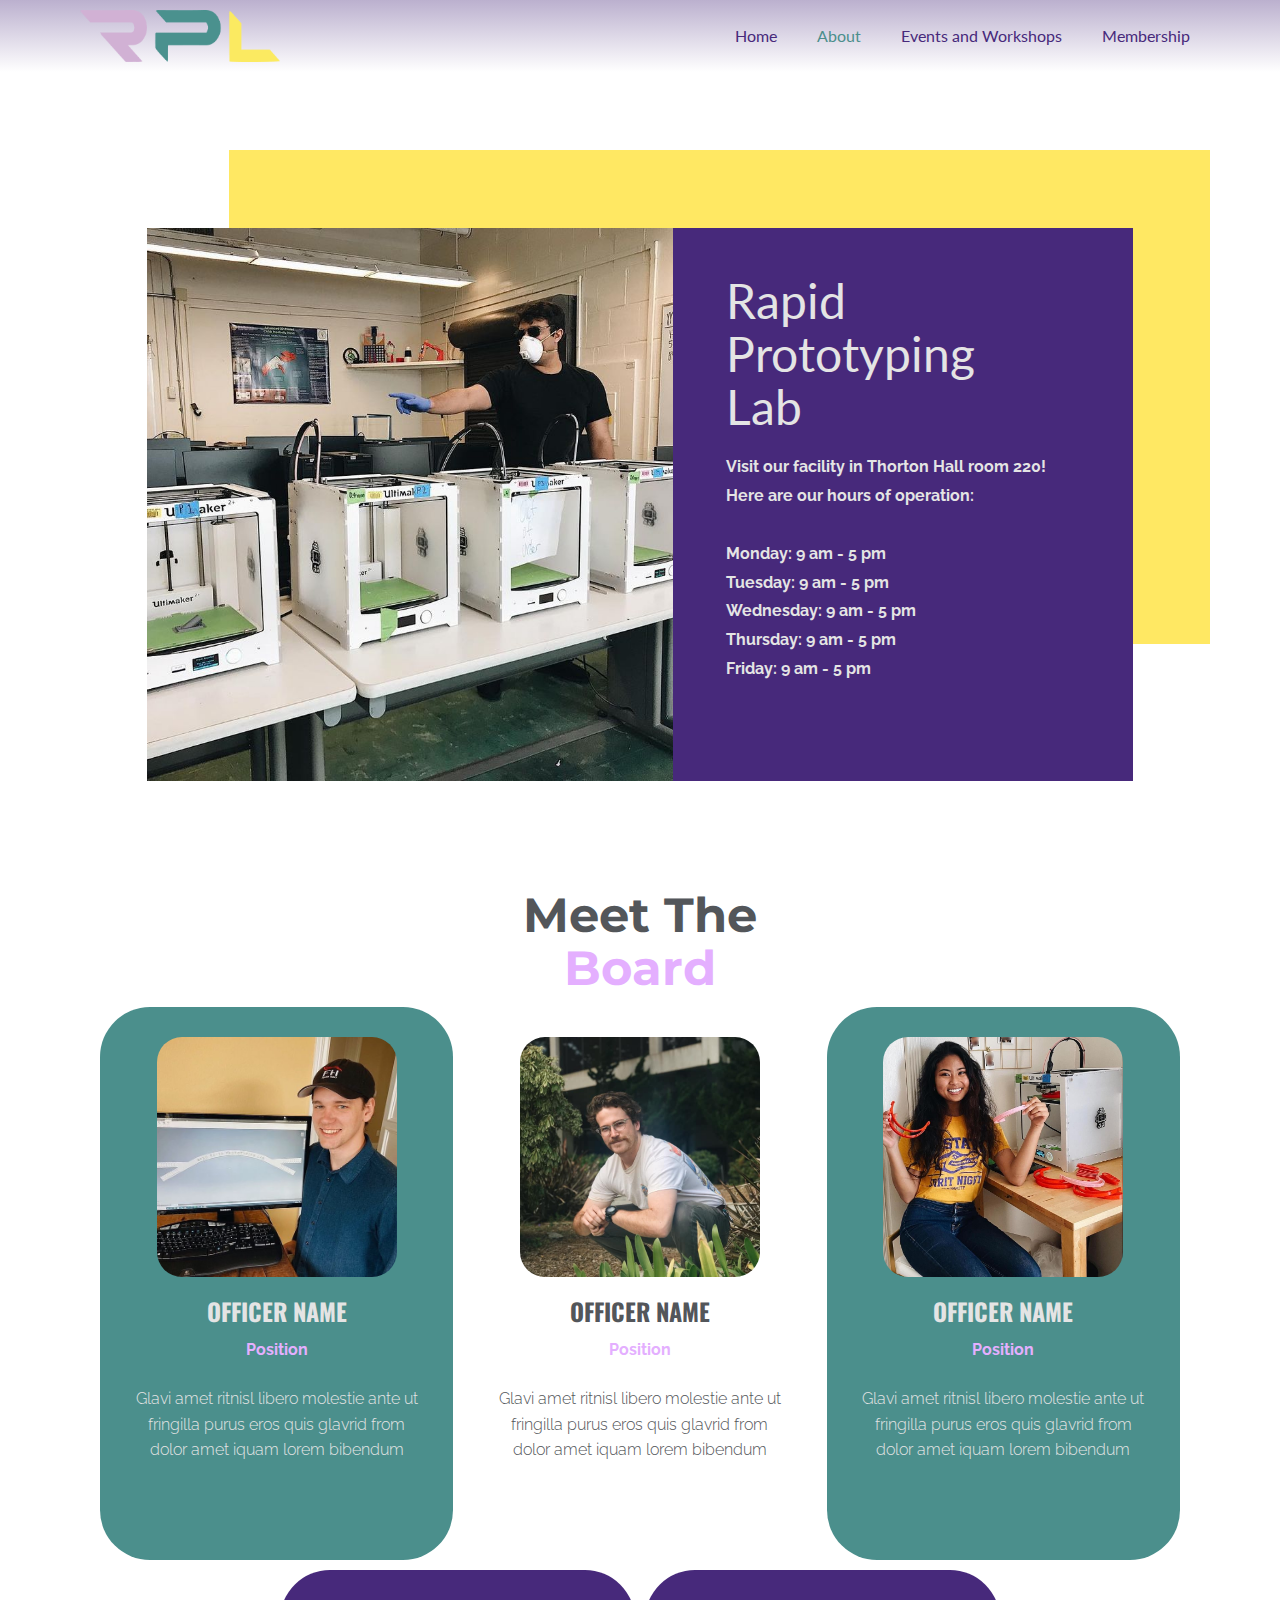
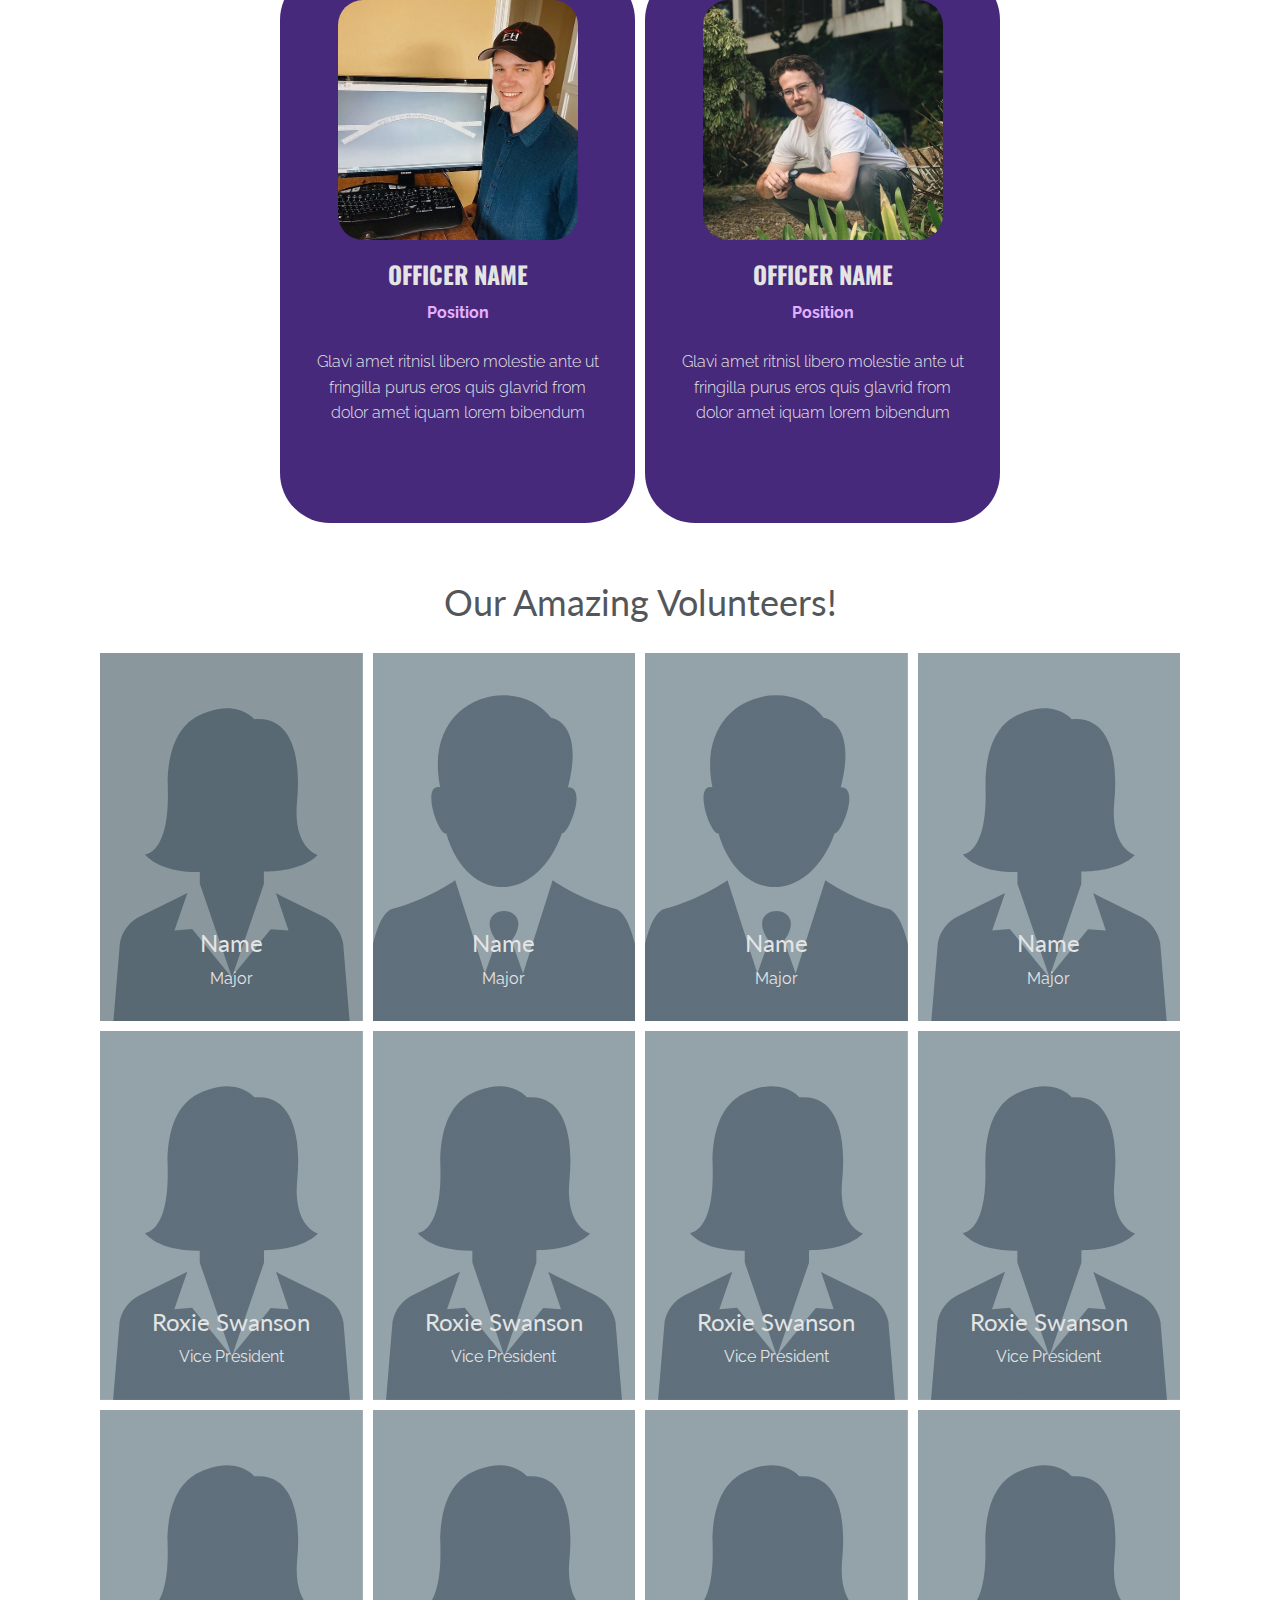
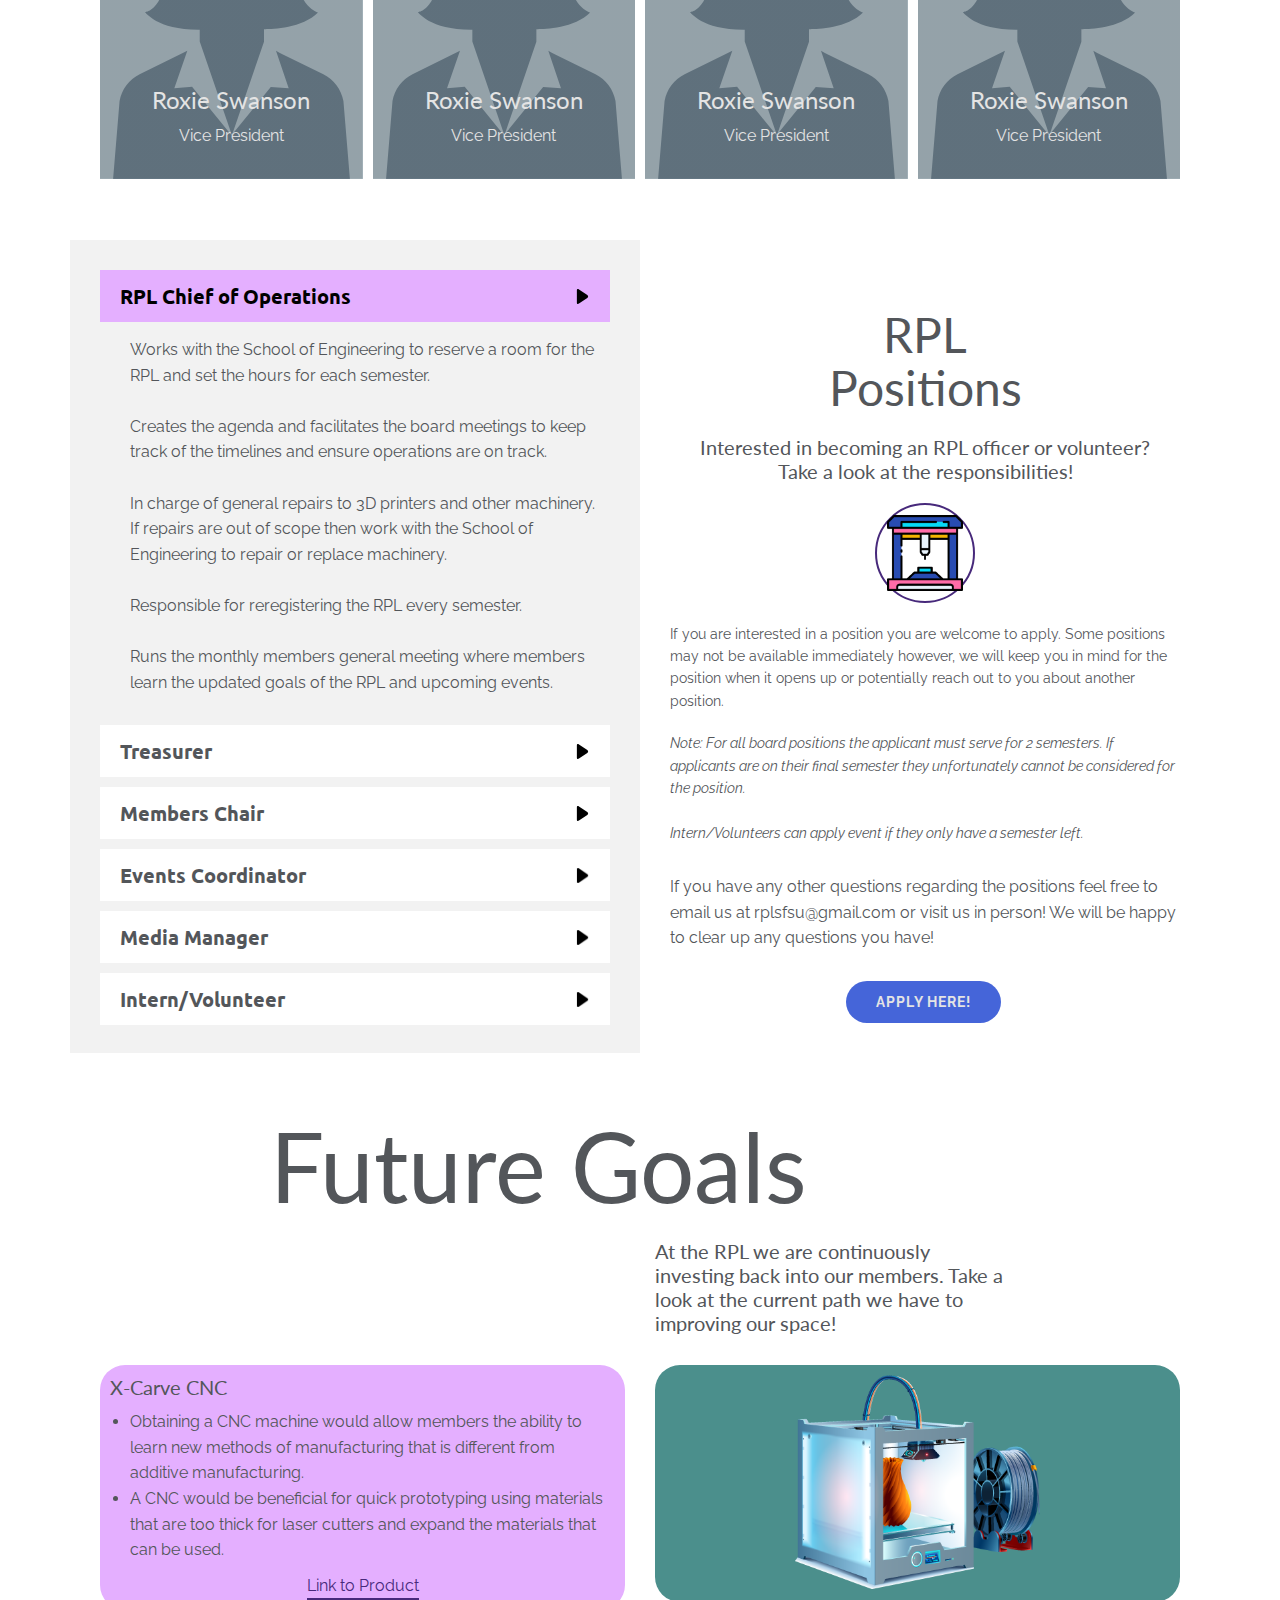
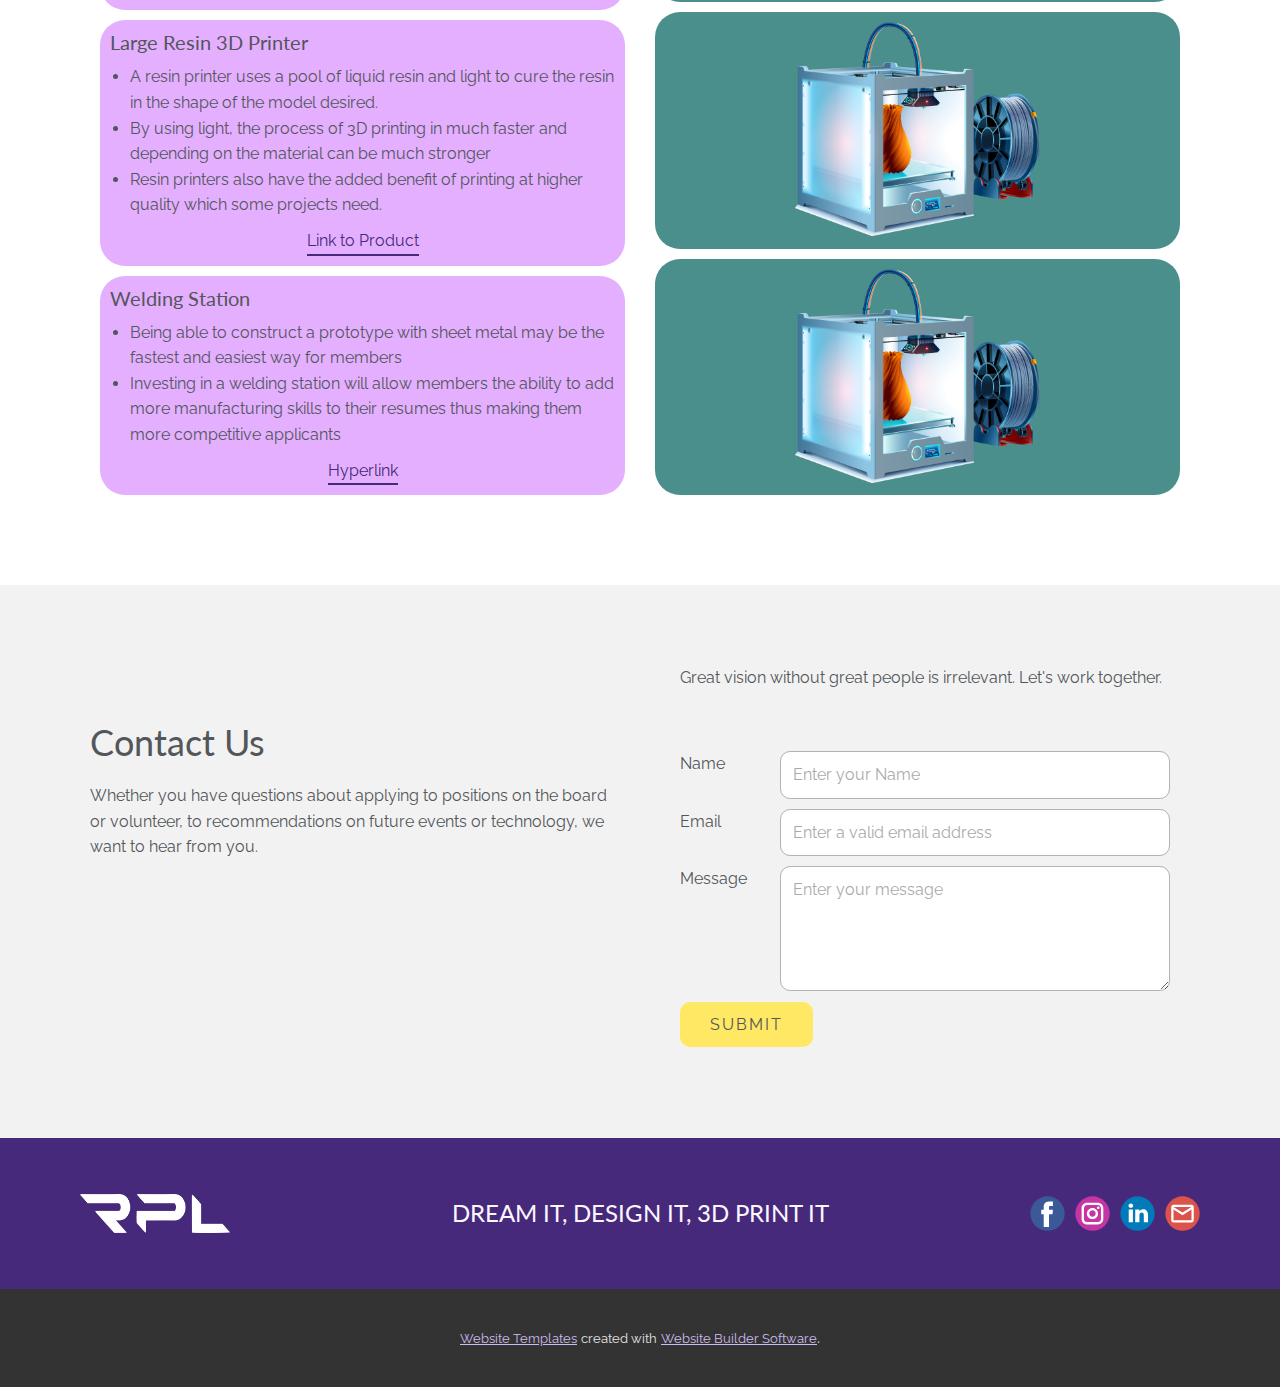
==== About.html @ e4f22d58 "Add files via upload" ====
<!DOCTYPE html>
<html style="font-size: 16px;">
  <head>
    <meta name="viewport" content="width=device-width, initial-scale=1.0">
    <meta charset="utf-8">
    <meta name="keywords" content="">
    <meta name="description" content="">
    <meta name="page_type" content="np-template-header-footer-from-plugin">
    <title>About</title>
    <link rel="stylesheet" href="nicepage.css" media="screen">
<link rel="stylesheet" href="About.css" media="screen">
    <script class="u-script" type="text/javascript" src="jquery-1.9.1.min.js" defer=""></script>
    <script class="u-script" type="text/javascript" src="nicepage.js" defer=""></script>
    <meta name="generator" content="Nicepage 4.7.8, nicepage.com">
    <link id="u-theme-google-font" rel="stylesheet" href="https://fonts.googleapis.com/css?family=Lato:100,100i,300,300i,400,400i,700,700i,900,900i|Raleway:100,100i,200,200i,300,300i,400,400i,500,500i,600,600i,700,700i,800,800i,900,900i">
    <link id="u-page-google-font" rel="stylesheet" href="https://fonts.googleapis.com/css?family=Montserrat:100,100i,200,200i,300,300i,400,400i,500,500i,600,600i,700,700i,800,800i,900,900i|Oswald:200,300,400,500,600,700|Ubuntu:300,300i,400,400i,500,500i,700,700i|Lato:100,100i,300,300i,400,400i,700,700i,900,900i">
    
    
    
    
    
    
    
    <script type="application/ld+json">{
		"@context": "http://schema.org",
		"@type": "Organization",
		"name": "RapidPrototypingLab",
		"logo": "images/NewRPLLogoColor.png",
		"sameAs": [
				"https://www.facebook.com/RPLSFSU/",
				"https://www.instagram.com/rplsfsu/?hl=en",
				"https://www.linkedin.com/in/rpl-sfsu-8453ba1b5/",
				"mailto:rplabsfsu@gmail.com"
		]
}</script>
    <meta name="theme-color" content="#47297b">
    <meta property="og:title" content="About">
    <meta property="og:description" content="">
    <meta property="og:type" content="website">
  </head>
  <body class="u-body u-xl-mode"><header class="u-clearfix u-gradient u-header u-header" id="sec-19d4"><div class="u-clearfix u-sheet u-sheet-1">
        <a href="https://nicepage.com" class="u-image u-logo u-image-1" data-image-width="1154" data-image-height="300">
          <img src="images/NewRPLLogoColor.png" class="u-logo-image u-logo-image-1">
        </a>
        <nav class="u-menu u-menu-dropdown u-offcanvas u-menu-1">
          <div class="menu-collapse u-custom-font u-font-lato" style="font-size: 1rem; letter-spacing: 0px;">
            <a class="u-button-style u-custom-left-right-menu-spacing u-custom-padding-bottom u-custom-text-active-color u-custom-text-color u-custom-text-hover-color u-custom-top-bottom-menu-spacing u-nav-link u-text-active-palette-1-base u-text-hover-palette-2-base" href="#">
              <svg class="u-svg-link" viewBox="0 0 24 24"><use xlink:href="#menu-hamburger"></use></svg>
              <svg class="u-svg-content" version="1.1" id="menu-hamburger" viewBox="0 0 16 16" x="0px" y="0px" xmlns:xlink="http://www.w3.org/1999/xlink" xmlns="http://www.w3.org/2000/svg"><g><rect y="1" width="16" height="2"></rect><rect y="7" width="16" height="2"></rect><rect y="13" width="16" height="2"></rect>
</g></svg>
            </a>
          </div>
          <div class="u-custom-menu u-nav-container">
            <ul class="u-custom-font u-font-lato u-nav u-unstyled u-nav-1"><li class="u-nav-item"><a class="u-button-style u-nav-link u-text-active-palette-4-base u-text-hover-palette-2-base u-text-palette-1-base" href="Home.html" style="padding: 10px 20px;">Home</a>
</li><li class="u-nav-item"><a class="u-button-style u-nav-link u-text-active-palette-4-base u-text-hover-palette-2-base u-text-palette-1-base" href="About.html" style="padding: 10px 20px;">About</a>
</li><li class="u-nav-item"><a class="u-button-style u-nav-link u-text-active-palette-4-base u-text-hover-palette-2-base u-text-palette-1-base" href="Events-and-Workshops.html" style="padding: 10px 20px;">Events and Workshops</a>
</li><li class="u-nav-item"><a class="u-button-style u-nav-link u-text-active-palette-4-base u-text-hover-palette-2-base u-text-palette-1-base" href="Membership.html" style="padding: 10px 20px;">Membership</a>
</li></ul>
          </div>
          <div class="u-custom-menu u-nav-container-collapse">
            <div class="u-black u-container-style u-inner-container-layout u-opacity u-opacity-95 u-sidenav">
              <div class="u-inner-container-layout u-sidenav-overflow">
                <div class="u-menu-close"></div>
                <ul class="u-align-center u-nav u-popupmenu-items u-unstyled u-nav-2"><li class="u-nav-item"><a class="u-button-style u-nav-link" href="Home.html">Home</a>
</li><li class="u-nav-item"><a class="u-button-style u-nav-link" href="About.html">About</a>
</li><li class="u-nav-item"><a class="u-button-style u-nav-link" href="Events-and-Workshops.html">Events and Workshops</a>
</li><li class="u-nav-item"><a class="u-button-style u-nav-link" href="Membership.html">Membership</a>
</li></ul>
              </div>
            </div>
            <div class="u-black u-menu-overlay u-opacity u-opacity-70"></div>
          </div>
        </nav>
      </div></header>
    <section class="u-align-center u-clearfix u-section-1" id="carousel_cac0">
      <div class="u-clearfix u-sheet u-valign-middle u-sheet-1">
        <div class="u-palette-2-base u-shape u-shape-rectangle u-shape-1"></div>
        <div class="u-clearfix u-layout-wrap u-layout-wrap-1">
          <div class="u-layout">
            <div class="u-layout-row">
              <div class="u-container-style u-image u-layout-cell u-left-cell u-size-32 u-image-1" data-image-width="1080" data-image-height="810">
                <div class="u-container-layout u-valign-bottom u-container-layout-1"></div>
              </div>
              <div class="u-align-left u-container-style u-layout-cell u-palette-1-base u-right-cell u-size-28 u-layout-cell-2">
                <div class="u-container-layout u-container-layout-2">
                  <h2 class="u-text u-text-1">Rapid Prototyping<br>Lab<br>
                  </h2>
                  <p class="u-text u-text-2">Visit our facility in Thorton Hall room 220! Here are our hours of operation:<br>
                    <br>Monday: 9 am - 5 pm<br>Tuesday: 9 am - 5 pm<br>Wednesday: 9 am - 5 pm<br>Thursday: 9 am - 5 pm<br>Friday: 9 am - 5 pm
                  </p>
                </div>
              </div>
            </div>
          </div>
        </div>
      </div>
    </section>
    <section class="u-align-center u-clearfix u-section-2" id="carousel_695a">
      <div class="u-clearfix u-sheet u-valign-middle u-sheet-1">
        <div class="u-align-center u-container-style u-group u-group-1">
          <div class="u-container-layout">
            <h2 class="u-custom-font u-font-montserrat u-text u-text-default u-text-1">Meet The<br>
              <span class="u-text-palette-3-base">Board</span>
            </h2>
            <div class="u-align-center u-expanded-width u-list u-list-1">
              <div class="u-repeater u-repeater-1">
                <div class="u-align-center u-container-style u-custom-item u-list-item u-palette-4-base u-radius-50 u-repeater-item u-shape-round u-list-item-1">
                  <div class="u-container-layout u-similar-container u-container-layout-2">
                    <img alt="" class="u-image u-image-round u-radius-25 u-image-1" data-image-width="750" data-image-height="563" src="images/Alexander.jpg">
                    <h3 class="u-align-center u-custom-font u-font-oswald u-text u-text-2">Officer Name</h3>
                    <p class="u-align-center u-text u-text-palette-3-base u-text-3">Position</p>
                    <p class="u-align-center u-text u-text-4">Glavi amet ritnisl libero molestie ante ut fringilla purus eros quis glavrid from dolor amet iquam lorem bibendum</p>
                  </div>
                </div>
                <div class="u-align-center u-container-style u-custom-item u-list-item u-radius-50 u-repeater-item u-shape-round u-white">
                  <div class="u-container-layout u-similar-container u-container-layout-3">
                    <img alt="" class="u-image u-image-round u-radius-25 u-image-2" src="images/Sean.jpg" data-image-width="720" data-image-height="960">
                    <h3 class="u-align-center u-custom-font u-font-oswald u-text u-text-5"> Officer Name</h3>
                    <p class="u-align-center u-text u-text-palette-3-base u-text-6"> Position</p>
                    <p class="u-align-center u-text u-text-7">Glavi amet ritnisl libero molestie ante ut fringilla purus eros quis glavrid from dolor amet iquam lorem bibendum</p>
                  </div>
                </div>
                <div class="u-align-center u-container-style u-custom-item u-list-item u-palette-4-base u-radius-50 u-repeater-item u-shape-round">
                  <div class="u-container-layout u-similar-container u-container-layout-4">
                    <img alt="" class="u-image u-image-round u-radius-25 u-image-3" src="images/Trisha.jpg" data-image-width="864" data-image-height="1080">
                    <h3 class="u-align-center u-custom-font u-font-oswald u-text u-text-8"> Officer Name</h3>
                    <p class="u-align-center u-text u-text-palette-3-base u-text-9"> Position</p>
                    <p class="u-align-center u-text u-text-10">Glavi amet ritnisl libero molestie ante ut fringilla purus eros quis glavrid from dolor amet iquam lorem bibendum</p>
                  </div>
                </div>
              </div>
            </div>
            <div class="u-align-center u-list u-list-2">
              <div class="u-repeater u-repeater-2">
                <div class="u-align-center u-container-style u-list-item u-palette-1-base u-radius-50 u-repeater-item u-shape-round u-list-item-4">
                  <div class="u-container-layout u-similar-container u-container-layout-5">
                    <img alt="" class="u-image u-image-round u-radius-25 u-image-4" data-image-width="750" data-image-height="563" src="images/Alexander.jpg">
                    <h3 class="u-align-center u-custom-font u-font-oswald u-text u-text-11">Officer Name</h3>
                    <p class="u-align-center u-text u-text-palette-3-base u-text-12">Position</p>
                    <p class="u-align-center u-text u-text-13">Glavi amet ritnisl libero molestie ante ut fringilla purus eros quis glavrid from dolor amet iquam lorem bibendum</p>
                  </div>
                </div>
                <div class="u-align-center u-container-style u-list-item u-palette-1-base u-radius-50 u-repeater-item u-shape-round">
                  <div class="u-container-layout u-similar-container u-container-layout-6">
                    <img alt="" class="u-image u-image-round u-radius-25 u-image-5" src="images/Sean.jpg" data-image-width="720" data-image-height="960">
                    <h3 class="u-align-center u-custom-font u-font-oswald u-text u-text-14"> Officer Name</h3>
                    <p class="u-align-center u-text u-text-palette-3-base u-text-15"> Position</p>
                    <p class="u-align-center u-text u-text-16">Glavi amet ritnisl libero molestie ante ut fringilla purus eros quis glavrid from dolor amet iquam lorem bibendum</p>
                  </div>
                </div>
              </div>
            </div>
          </div>
        </div>
      </div>
    </section>
    <section class="u-align-center u-clearfix u-section-3" id="sec-b0c5">
      <div class="u-clearfix u-sheet u-sheet-1">
        <h2 class="u-text u-text-default u-text-1">Our Amazing Volunteers!</h2>
        <div class="u-align-center u-list u-list-1">
          <div class="u-repeater u-repeater-1">
            <div class="u-align-center u-container-style u-image u-list-item u-repeater-item u-shading u-image-1" src="" data-image-width="500" data-image-height="500">
              <div class="u-container-layout u-similar-container u-valign-bottom u-container-layout-1">
                <h4 class="u-text u-text-2">Name</h4>
                <p class="u-text u-text-3">Major</p>
              </div>
            </div>
            <div class="u-align-center u-container-style u-image u-list-item u-repeater-item u-shading u-video-cover u-image-2" src="" data-image-width="500" data-image-height="500">
              <div class="u-container-layout u-similar-container u-valign-bottom u-container-layout-2">
                <h4 class="u-text u-text-4"> Name</h4>
                <p class="u-text u-text-5"> Major</p>
              </div>
            </div>
            <div class="u-align-center u-container-style u-image u-list-item u-repeater-item u-shading u-video-cover u-image-3" src="" data-image-width="500" data-image-height="500">
              <div class="u-container-layout u-similar-container u-valign-bottom u-container-layout-3">
                <h4 class="u-text u-text-6"> Name</h4>
                <p class="u-text u-text-7"> Major</p>
              </div>
            </div>
            <div class="u-align-center u-container-style u-image u-list-item u-repeater-item u-shading u-video-cover u-image-4" src="" data-image-width="500" data-image-height="500">
              <div class="u-container-layout u-similar-container u-valign-bottom u-container-layout-4">
                <h4 class="u-text u-text-8"> Name</h4>
                <p class="u-text u-text-9"> Major</p>
              </div>
            </div>
            <div class="u-align-center u-container-style u-image u-list-item u-repeater-item u-shading u-video-cover u-image-5" src="" data-image-width="500" data-image-height="500">
              <div class="u-container-layout u-similar-container u-valign-bottom u-container-layout-5">
                <h4 class="u-text u-text-10">Roxie Swanson</h4>
                <p class="u-text u-text-11">Vice President</p>
              </div>
            </div>
            <div class="u-align-center u-container-style u-image u-list-item u-repeater-item u-shading u-video-cover u-image-6" src="" data-image-width="500" data-image-height="500">
              <div class="u-container-layout u-similar-container u-valign-bottom u-container-layout-6">
                <h4 class="u-text u-text-12">Roxie Swanson</h4>
                <p class="u-text u-text-13">Vice President</p>
              </div>
            </div>
            <div class="u-align-center u-container-style u-image u-list-item u-repeater-item u-shading u-video-cover u-image-7" src="" data-image-width="500" data-image-height="500">
              <div class="u-container-layout u-similar-container u-valign-bottom u-container-layout-7">
                <h4 class="u-text u-text-14">Roxie Swanson</h4>
                <p class="u-text u-text-15">Vice President</p>
              </div>
            </div>
            <div class="u-align-center u-container-style u-image u-list-item u-repeater-item u-shading u-video-cover u-image-8" src="" data-image-width="500" data-image-height="500">
              <div class="u-container-layout u-similar-container u-valign-bottom u-container-layout-8">
                <h4 class="u-text u-text-16">Roxie Swanson</h4>
                <p class="u-text u-text-17">Vice President</p>
              </div>
            </div>
            <div class="u-align-center u-container-style u-image u-list-item u-repeater-item u-shading u-video-cover u-image-9" src="" data-image-width="500" data-image-height="500">
              <div class="u-container-layout u-similar-container u-valign-bottom u-container-layout-9">
                <h4 class="u-text u-text-18">Roxie Swanson</h4>
                <p class="u-text u-text-19">Vice President</p>
              </div>
            </div>
            <div class="u-align-center u-container-style u-image u-list-item u-repeater-item u-shading u-video-cover u-image-10" src="" data-image-width="500" data-image-height="500">
              <div class="u-container-layout u-similar-container u-valign-bottom u-container-layout-10">
                <h4 class="u-text u-text-20">Roxie Swanson</h4>
                <p class="u-text u-text-21">Vice President</p>
              </div>
            </div>
            <div class="u-align-center u-container-style u-image u-list-item u-repeater-item u-shading u-video-cover u-image-11" src="" data-image-width="500" data-image-height="500">
              <div class="u-container-layout u-similar-container u-valign-bottom u-container-layout-11">
                <h4 class="u-text u-text-22">Roxie Swanson</h4>
                <p class="u-text u-text-23">Vice President</p>
              </div>
            </div>
            <div class="u-align-center u-container-style u-image u-list-item u-repeater-item u-shading u-video-cover u-image-12" src="" data-image-width="500" data-image-height="500">
              <div class="u-container-layout u-similar-container u-valign-bottom u-container-layout-12">
                <h4 class="u-text u-text-24">Roxie Swanson</h4>
                <p class="u-text u-text-25">Vice President</p>
              </div>
            </div>
          </div>
        </div>
      </div>
    </section>
    <section class="u-clearfix u-section-4" id="carousel_63ad">
      <div class="u-clearfix u-sheet u-sheet-1">
        <div class="u-clearfix u-layout-wrap u-layout-wrap-1">
          <div class="u-layout">
            <div class="u-layout-row">
              <div class="u-container-style u-grey-5 u-layout-cell u-size-30 u-layout-cell-1">
                <div class="u-container-layout u-container-layout-1">
                  <div class="u-accordion u-expanded-width u-spacing-10 u-accordion-1">
                    <div class="u-accordion-item">
                      <a class="active u-accordion-link u-active-palette-3-base u-border-active-grey-75 u-border-hover-grey-75 u-button-style u-custom-font u-font-ubuntu u-text-active-black u-text-body-color u-white u-accordion-link-1" id="link-accordion-f752" aria-controls="accordion-f752" aria-selected="true">
                        <span class="u-accordion-link-text">RPL Chief of Operations<br>
                        </span><span class="u-accordion-link-icon u-icon u-text-black u-icon-1"><svg class="u-svg-link" preserveAspectRatio="xMidYMin slice" viewBox="0 0 494.148 494.148" style=""><use xlink:href="#svg-9a5d"></use></svg><svg class="u-svg-content" viewBox="0 0 494.148 494.148" x="0px" y="0px" id="svg-9a5d" style="enable-background:new 0 0 494.148 494.148;"><g><g><path d="M405.284,201.188L130.804,13.28C118.128,4.596,105.356,0,94.74,0C74.216,0,61.52,16.472,61.52,44.044v406.124    c0,27.54,12.68,43.98,33.156,43.98c10.632,0,23.2-4.6,35.904-13.308l274.608-187.904c17.66-12.104,27.44-28.392,27.44-45.884    C432.632,229.572,422.964,213.288,405.284,201.188z"></path>
</g>
</g></svg></span>
                      </a>
                      <div class="u-accordion-active u-accordion-pane u-container-style u-shape-rectangle u-accordion-pane-1" id="accordion-f752" aria-labelledby="link-accordion-f752">
                        <div class="u-container-layout u-container-layout-2">
                          <p class="u-text u-text-default u-text-1">Works with the School of Engineering to reserve a room for the RPL and set the hours for each semester.<br>
                            <br>Creates the agenda and facilitates the board meetings to keep track of the timelines and ensure operations are on track.<br>
                            <br>In charge of general repairs to 3D printers and other machinery. If repairs are out of scope then work with the School of Engineering to repair or replace machinery.<br>
                            <br>Responsible for reregistering the RPL every semester.<br>
                            <br>Runs the monthly members general meeting where members learn the updated goals of the RPL and upcoming events.
                          </p>
                        </div>
                      </div>
                    </div>
                    <div class="u-accordion-item">
                      <a class="u-accordion-link u-active-palette-3-base u-border-active-grey-75 u-border-hover-grey-75 u-button-style u-custom-font u-font-ubuntu u-text-active-black u-text-body-color u-white u-accordion-link-2" id="link-accordion-c23a" aria-controls="accordion-c23a" aria-selected="false">
                        <span class="u-accordion-link-text">Treasurer</span><span class="u-accordion-link-icon u-icon u-text-black u-icon-2"><svg class="u-svg-link" preserveAspectRatio="xMidYMin slice" viewBox="0 0 494.148 494.148" style=""><use xlink:href="#svg-0cc5"></use></svg><svg class="u-svg-content" viewBox="0 0 494.148 494.148" x="0px" y="0px" id="svg-0cc5" style="enable-background:new 0 0 494.148 494.148;"><g><g><path d="M405.284,201.188L130.804,13.28C118.128,4.596,105.356,0,94.74,0C74.216,0,61.52,16.472,61.52,44.044v406.124    c0,27.54,12.68,43.98,33.156,43.98c10.632,0,23.2-4.6,35.904-13.308l274.608-187.904c17.66-12.104,27.44-28.392,27.44-45.884    C432.632,229.572,422.964,213.288,405.284,201.188z"></path>
</g>
</g></svg></span>
                      </a>
                      <div class="u-accordion-pane u-container-style u-shape-rectangle u-accordion-pane-2" id="accordion-c23a" aria-labelledby="link-accordion-c23a">
                        <div class="u-container-layout u-container-layout-3">
                          <p class="u-text u-text-default u-text-2">Responsible for creating budget requests for ASI (Associated Student) funding operating budget that covers material costs for students and parts to repair machines.<br>
                            <br>Must attend ASI funding meetings to get approval for the budget requests.<br>
                            <br>Main person in charge of submitting sponsorship requests to companies<br>
                            <br>Reports the membership payments to the Members Chair
                          </p>
                        </div>
                      </div>
                    </div>
                    <div class="u-accordion-item">
                      <a class="u-accordion-link u-active-palette-3-base u-border-active-grey-75 u-border-hover-grey-75 u-button-style u-custom-font u-font-ubuntu u-text-active-black u-text-body-color u-white u-accordion-link-3" id="link-accordion-aae7" aria-controls="accordion-aae7" aria-selected="false">
                        <span class="u-accordion-link-text">Members Chair</span><span class="u-accordion-link-icon u-icon u-text-black u-icon-3"><svg class="u-svg-link" preserveAspectRatio="xMidYMin slice" viewBox="0 0 494.148 494.148" style=""><use xlink:href="#svg-a36a"></use></svg><svg class="u-svg-content" viewBox="0 0 494.148 494.148" x="0px" y="0px" id="svg-a36a" style="enable-background:new 0 0 494.148 494.148;"><g><g><path d="M405.284,201.188L130.804,13.28C118.128,4.596,105.356,0,94.74,0C74.216,0,61.52,16.472,61.52,44.044v406.124    c0,27.54,12.68,43.98,33.156,43.98c10.632,0,23.2-4.6,35.904-13.308l274.608-187.904c17.66-12.104,27.44-28.392,27.44-45.884    C432.632,229.572,422.964,213.288,405.284,201.188z"></path>
</g>
</g></svg></span>
                      </a>
                      <div class="u-accordion-pane u-container-style u-shape-rectangle u-accordion-pane-3" id="accordion-aae7" aria-labelledby="link-accordion-aae7">
                        <div class="u-container-layout u-container-layout-4">
                          <p class="u-text u-text-default u-text-3">Main contact for members regarding membership questions. In charge of updating members status based on payment status<br>
                            <br>In charge of training Interns/Volunteers on how to use 3D printers and software.<br>
                            <br>Responsible for collecting members feedback for future events, workshops, technologies, and materials
                          </p>
                        </div>
                      </div>
                    </div>
                    <div class="u-accordion-item">
                      <a class="u-accordion-link u-active-palette-3-base u-border-active-grey-75 u-border-hover-grey-75 u-button-style u-custom-font u-font-ubuntu u-text-active-black u-text-body-color u-white u-accordion-link-4" id="link-dea5" aria-controls="dea5" aria-selected="false">
                        <span class="u-accordion-link-text">Events Coordinator</span><span class="u-accordion-link-icon u-file-icon u-icon u-text-black u-icon-4"><img src="images/16.png" alt=""></span>
                      </a>
                      <div class="u-accordion-pane u-container-style u-shape-rectangle u-accordion-pane-4" id="dea5" aria-labelledby="link-dea5">
                        <div class="u-container-layout u-container-layout-5">
                          <p class="u-text u-text-default u-text-4">The Events Coordinator is in charge of planning and implementing 3 events/workshops per semester. Must be related to improving students technical abilities.<br>
                            <br>In charge of creating budget for events so that the Treasurer can request funding within a timely manner.<br>
                            <br>In charge of taking photos or getting photos from volunteers for the events.
                          </p>
                        </div>
                      </div>
                    </div>
                    <div class="u-accordion-item">
                      <a class="u-accordion-link u-active-palette-3-base u-border-active-grey-75 u-border-hover-grey-75 u-button-style u-custom-font u-font-ubuntu u-text-active-black u-text-body-color u-white u-accordion-link-5" id="link-c574" aria-controls="c574" aria-selected="false">
                        <span class="u-accordion-link-text">Media Manager</span><span class="u-accordion-link-icon u-file-icon u-icon u-icon-5"><img src="images/254434.png" alt=""></span>
                      </a>
                      <div class="u-accordion-pane u-container-style u-shape-rectangle u-accordion-pane-5" id="c574" aria-labelledby="link-c574">
                        <div class="u-container-layout u-container-layout-6">
                          <p class="u-text u-text-default u-text-5">In charge of all virtual medias for the RPL i.e: Instagram, LinkedIn, RPL Website, Twitch Livestreams.<br>
                            <br>Expectations:<br>- Post on LinkedIn at least once a week<br>- Post 3 times a week on Instagram<br>- Update the RPL website with new information<br>- Create digital media utilizing the RPL Canva account
                          </p>
                        </div>
                      </div>
                    </div>
                    <div class="u-accordion-item">
                      <a class="u-accordion-link u-active-palette-3-base u-border-active-grey-75 u-border-hover-grey-75 u-button-style u-custom-font u-font-ubuntu u-text-active-black u-text-body-color u-white u-accordion-link-6" id="link-7c52" aria-controls="7c52" aria-selected="false">
                        <span class="u-accordion-link-text">Intern/Volunteer</span><span class="u-accordion-link-icon u-file-icon u-icon u-icon-6"><img src="images/254434.png" alt=""></span>
                      </a>
                      <div class="u-accordion-pane u-container-style u-shape-rectangle u-accordion-pane-6" id="7c52" aria-labelledby="link-7c52">
                        <div class="u-container-layout u-container-layout-7">
                          <p class="u-text u-text-default u-text-6">Volunteers are trained on the operation of the various 3D Printers we have as well the software accompanying them. This position has the following expectations:<br>- Must be able to volunteer at least 4 hours per week<br>* Max volunteer limited to 12 students per semester<br>
                            <br>Benefits:<br>- Able to use volunteer experience on scholarships. Faculty advisor will sign off on ours worked.<br>- Experience as a volunteer looks great on a resume
                          </p>
                        </div>
                      </div>
                    </div>
                  </div>
                </div>
              </div>
              <div class="u-container-style u-layout-cell u-size-30 u-layout-cell-2">
                <div class="u-container-layout u-container-layout-8">
                  <div class="u-container-style u-expanded-width u-group u-group-1">
                    <div class="u-container-layout">
                      <h1 class="u-align-center u-text u-text-7">RPL Positions</h1>
                      <h5 class="u-align-center u-text u-text-8">Interested in becoming an RPL officer or volunteer?<br>Take a look at the responsibilities!
                      </h5><span class="u-align-center u-border-2 u-border-palette-1-base u-file-icon u-icon u-icon-circle u-icon-7"><img src="images/2152530.png" alt=""></span>
                      <p class="u-align-left u-small-text u-text u-text-variant u-text-9">If you are interested in a position you are welcome to apply. Some positions may not be available immediately however, we will keep you in mind for the position when it opens up or potentially reach out to you about another position.<br>
                      </p>
                      <p class="u-align-left u-small-text u-text u-text-variant u-text-10">Note: For all board positions the applicant must serve for 2 semesters. If applicants are on their final semester they unfortunately cannot be considered for the position.<br>
                        <br>Intern/Volunteers can apply event if they only have a semester left.
                      </p>
                      <p class="u-align-left u-text u-text-11">If you have any other questions regarding the positions feel free to email us at rplsfsu@gmail.com or visit us in person! We will be happy to clear up any questions you have!</p>
                      <a href="https://nicepage.com/html-website-builder" class="u-active-palette-2-base u-align-center u-border-none u-btn u-btn-round u-button-style u-hover-palette-1-light-1 u-palette-5-base u-radius-50 u-btn-1">apply here!</a>
                    </div>
                  </div>
                </div>
              </div>
            </div>
          </div>
        </div>
      </div>
    </section>
    <section class="u-clearfix u-section-5" id="carousel_b130">
      <div class="u-clearfix u-sheet u-sheet-1">
        <div class="u-container-style u-expanded-width-md u-expanded-width-sm u-expanded-width-xs u-group u-shape-rectangle u-group-1">
          <div class="u-container-layout u-container-layout-1">
            <h2 class="u-text u-text-default u-text-1">Future Goals</h2>
            <h5 class="u-text u-text-2">At the RPL we are continuously investing back into our members. Take a look at the current path we have to improving our space!</h5>
          </div>
        </div>
        <div class="u-clearfix u-expanded-width u-layout-wrap u-layout-wrap-1">
          <div class="u-layout">
            <div class="u-layout-row">
              <div class="u-container-style u-layout-cell u-size-30 u-layout-cell-1">
                <div class="u-container-layout u-container-layout-2">
                  <div class="u-expanded-width u-list u-list-1">
                    <div class="u-repeater u-repeater-1">
                      <div class="u-container-style u-list-item u-palette-3-base u-radius-25 u-repeater-item u-shape-round u-list-item-1">
                        <div class="u-container-layout u-similar-container u-container-layout-3">
                          <h5 class="u-text u-text-default u-text-3">X-Carve CNC</h5>
                          <ul class="u-text u-text-4">
                            <li>Obtaining a CNC machine would allow members the ability to learn new methods of manufacturing that is different from additive manufacturing.</li>
                            <li>A CNC would be beneficial for quick prototyping using materials that are too thick for laser cutters and expand the materials that can be used.</li>
                          </ul>
                          <a href="https://nicepage.com/wordpress-website-builder" class="u-active-none u-align-center u-border-2 u-border-active-palette-2-dark-1 u-border-hover-palette-2-base u-border-palette-1-base u-btn u-button-style u-custom-item u-hover-none u-none u-text-hover-palette-2-base u-text-palette-1-base u-btn-1">Link to Product</a>
                        </div>
                      </div>
                      <div class="u-container-style u-list-item u-palette-3-base u-radius-25 u-repeater-item u-shape-round">
                        <div class="u-container-layout u-similar-container u-container-layout-4">
                          <h5 class="u-text u-text-default u-text-5">Large Resin 3D Printer&nbsp;</h5>
                          <ul class="u-text u-text-6">
                            <li>A resin printer uses a pool of liquid resin and light to cure the resin in the shape of the model desired.</li>
                            <li>By using light, the process of 3D printing in much faster and depending on the material can be much stronger</li>
                            <li>Resin printers also have the added benefit of printing at higher quality which some projects need.</li>
                          </ul>
                          <a href="https://nicepage.com/wordpress-website-builder" class="u-active-none u-align-center u-border-2 u-border-active-palette-2-dark-1 u-border-hover-palette-2-base u-border-palette-1-base u-btn u-button-style u-custom-item u-hover-none u-none u-text-hover-palette-2-base u-text-palette-1-base u-btn-2">Link to Product</a>
                        </div>
                      </div>
                      <div class="u-container-style u-list-item u-palette-3-base u-radius-25 u-repeater-item u-shape-round">
                        <div class="u-container-layout u-similar-container u-container-layout-5">
                          <h5 class="u-text u-text-default u-text-7">Welding Station</h5>
                          <ul class="u-text u-text-8">
                            <li>Being able to construct a prototype with sheet metal may be the fastest and easiest way for members</li>
                            <li>Investing in a welding station will allow members the ability to add more manufacturing skills to their resumes thus making them more competitive applicants</li>
                          </ul>
                          <a href="https://nicepage.com/wordpress-website-builder" class="u-active-none u-align-center u-border-2 u-border-active-palette-2-dark-1 u-border-hover-palette-2-base u-border-palette-1-base u-btn u-button-style u-custom-item u-hover-none u-none u-text-hover-palette-2-base u-text-palette-1-base u-btn-3">Hyperlink</a>
                        </div>
                      </div>
                    </div>
                  </div>
                </div>
              </div>
              <div class="u-container-style u-layout-cell u-size-30 u-layout-cell-2">
                <div class="u-container-layout u-container-layout-6">
                  <div class="u-expanded-width u-list u-list-2">
                    <div class="u-repeater u-repeater-2">
                      <div class="u-align-left u-container-style u-list-item u-palette-4-base u-radius-25 u-repeater-item u-shape-round u-list-item-4">
                        <div class="u-container-layout u-similar-container u-container-layout-7">
                          <img class="u-image u-image-round u-radius-10 u-image-1" src="images/3DPrinter.png" alt="" data-image-width="366" data-image-height="319">
                        </div>
                      </div>
                      <div class="u-container-style u-list-item u-palette-4-base u-radius-25 u-repeater-item u-shape-round u-list-item-5">
                        <div class="u-container-layout u-similar-container u-container-layout-8">
                          <img class="u-image u-image-round u-radius-10 u-image-2" src="images/3DPrinter.png" alt="" data-image-width="366" data-image-height="319">
                        </div>
                      </div>
                      <div class="u-container-style u-list-item u-palette-4-base u-radius-25 u-repeater-item u-shape-round u-list-item-6">
                        <div class="u-container-layout u-similar-container u-container-layout-9">
                          <img class="u-image u-image-round u-radius-10 u-image-3" src="images/3DPrinter.png" alt="" data-image-width="366" data-image-height="319">
                        </div>
                      </div>
                    </div>
                  </div>
                </div>
              </div>
            </div>
          </div>
        </div>
      </div>
    </section>
    <section class="u-clearfix u-grey-5 u-section-6" id="sec-ea9c">
      <div class="u-clearfix u-sheet u-valign-middle u-sheet-1">
        <div class="u-clearfix u-expanded-width u-layout-wrap u-layout-wrap-1">
          <div class="u-layout">
            <div class="u-layout-row">
              <div class="u-size-27-lg u-size-27-md u-size-27-sm u-size-27-xs u-size-30-xl">
                <div class="u-layout-col">
                  <div class="u-container-style u-layout-cell u-left-cell u-size-60 u-layout-cell-1">
                    <div class="u-container-layout u-container-layout-1">
                      <h2 class="u-text u-text-1">Contact Us</h2>
                      <p class="u-text u-text-2">Whether you have questions about applying to positions on the board or volunteer, to recommendations on future events or technology, we want to hear from you.<br>
                        <br>
                        <br>
                      </p>
                    </div>
                  </div>
                </div>
              </div>
              <div class="u-size-30-xl u-size-33-lg u-size-33-md u-size-33-sm u-size-33-xs">
                <div class="u-layout-col">
                  <div class="u-container-style u-layout-cell u-right-cell u-size-30 u-layout-cell-2">
                    <div class="u-container-layout u-container-layout-2">
                      <p class="u-text u-text-default u-text-3">Great vision without great people is irrelevant. Let's work together.</p>
                    </div>
                  </div>
                  <div class="u-container-style u-layout-cell u-right-cell u-size-30 u-layout-cell-3">
                    <div class="u-container-layout u-container-layout-3">
                      <div class="u-form u-form-1">
                        <form action="//publish.nicepage.com/Form/Process" method="POST" class="u-clearfix u-form-spacing-10 u-form-vertical u-inner-form" style="padding: 10px" source="email" name="form-4">
                          <input type="hidden" id="siteId" name="siteId" value="1618189">
                          <input type="hidden" id="pageId" name="pageId" value="1618197">
                          <div class="u-form-group u-form-name u-label-left">
                            <label for="name-e2a4" class="u-label">Name</label>
                            <input type="text" placeholder="Enter your Name" id="name-e2a4" name="name" class="u-border-1 u-border-grey-30 u-input u-input-rectangle u-radius-10 u-white" required="">
                          </div>
                          <div class="u-form-email u-form-group u-label-left">
                            <label for="email-e2a4" class="u-label">Email</label>
                            <input type="email" placeholder="Enter a valid email address" id="email-e2a4" name="email" class="u-border-1 u-border-grey-30 u-input u-input-rectangle u-radius-10 u-white" required="">
                          </div>
                          <div class="u-form-group u-form-message u-label-left">
                            <label for="message-e2a4" class="u-label">Message</label>
                            <textarea placeholder="Enter your message" rows="4" cols="50" id="message-e2a4" name="message" class="u-border-1 u-border-grey-30 u-input u-input-rectangle u-radius-10 u-white" required=""></textarea>
                          </div>
                          <div class="u-form-group u-form-submit">
                            <a href="#" class="u-btn u-btn-round u-btn-submit u-button-style u-palette-2-base u-radius-10 u-btn-1">Submit</a>
                            <input type="submit" value="submit" class="u-form-control-hidden">
                          </div>
                          <div class="u-form-send-message u-form-send-success"> Thank you! Your message has been sent. </div>
                          <div class="u-form-send-error u-form-send-message"> Unable to send your message. Please fix errors then try again. </div>
                          <input type="hidden" value="" name="recaptchaResponse">
                        </form>
                      </div>
                    </div>
                  </div>
                </div>
              </div>
            </div>
          </div>
        </div>
      </div>
    </section>
    
    
    <footer class="u-align-center-md u-align-center-sm u-align-center-xs u-clearfix u-footer u-palette-1-base" id="sec-08f1"><div class="u-clearfix u-sheet u-sheet-1">
        <a href="https://nicepage.com" class="u-image u-logo u-image-1" data-image-width="1154" data-image-height="300">
          <img src="images/NewRPLLogo.png" class="u-logo-image u-logo-image-1">
        </a>
        <div class="u-align-left u-social-icons u-spacing-10 u-social-icons-1">
          <a class="u-social-url" title="facebook" target="_blank" href="https://www.facebook.com/RPLSFSU/"><span class="u-icon u-social-facebook u-social-icon u-icon-1"><svg class="u-svg-link" preserveAspectRatio="xMidYMin slice" viewBox="0 0 112 112" style=""><use xlink:href="#svg-756a"></use></svg><svg class="u-svg-content" viewBox="0 0 112 112" x="0" y="0" id="svg-756a"><circle fill="currentColor" cx="56.1" cy="56.1" r="55"></circle><path fill="#FFFFFF" d="M73.5,31.6h-9.1c-1.4,0-3.6,0.8-3.6,3.9v8.5h12.6L72,58.3H60.8v40.8H43.9V58.3h-8V43.9h8v-9.2
            c0-6.7,3.1-17,17-17h12.5v13.9H73.5z"></path></svg></span>
          </a>
          <a class="u-social-url" title="instagram" target="_blank" href="https://www.instagram.com/rplsfsu/?hl=en"><span class="u-icon u-social-icon u-social-instagram u-icon-2"><svg class="u-svg-link" preserveAspectRatio="xMidYMin slice" viewBox="0 0 112 112" style=""><use xlink:href="#svg-a8ef"></use></svg><svg class="u-svg-content" viewBox="0 0 112 112" x="0" y="0" id="svg-a8ef"><circle fill="currentColor" cx="56.1" cy="56.1" r="55"></circle><path fill="#FFFFFF" d="M55.9,38.2c-9.9,0-17.9,8-17.9,17.9C38,66,46,74,55.9,74c9.9,0,17.9-8,17.9-17.9C73.8,46.2,65.8,38.2,55.9,38.2
            z M55.9,66.4c-5.7,0-10.3-4.6-10.3-10.3c-0.1-5.7,4.6-10.3,10.3-10.3c5.7,0,10.3,4.6,10.3,10.3C66.2,61.8,61.6,66.4,55.9,66.4z"></path><path fill="#FFFFFF" d="M74.3,33.5c-2.3,0-4.2,1.9-4.2,4.2s1.9,4.2,4.2,4.2s4.2-1.9,4.2-4.2S76.6,33.5,74.3,33.5z"></path><path fill="#FFFFFF" d="M73.1,21.3H38.6c-9.7,0-17.5,7.9-17.5,17.5v34.5c0,9.7,7.9,17.6,17.5,17.6h34.5c9.7,0,17.5-7.9,17.5-17.5V38.8
            C90.6,29.1,82.7,21.3,73.1,21.3z M83,73.3c0,5.5-4.5,9.9-9.9,9.9H38.6c-5.5,0-9.9-4.5-9.9-9.9V38.8c0-5.5,4.5-9.9,9.9-9.9h34.5
            c5.5,0,9.9,4.5,9.9,9.9V73.3z"></path></svg></span>
          </a>
          <a class="u-social-url" title="linkedin" target="_blank" href="https://www.linkedin.com/in/rpl-sfsu-8453ba1b5/"><span class="u-icon u-social-icon u-social-linkedin u-icon-3"><svg class="u-svg-link" preserveAspectRatio="xMidYMin slice" viewBox="0 0 112 112" style=""><use xlink:href="#svg-4463"></use></svg><svg class="u-svg-content" viewBox="0 0 112 112" x="0" y="0" id="svg-4463"><circle fill="currentColor" cx="56.1" cy="56.1" r="55"></circle><path fill="#FFFFFF" d="M41.3,83.7H27.9V43.4h13.4V83.7z M34.6,37.9L34.6,37.9c-4.6,0-7.5-3.1-7.5-7c0-4,3-7,7.6-7s7.4,3,7.5,7
            C42.2,34.8,39.2,37.9,34.6,37.9z M89.6,83.7H76.2V62.2c0-5.4-1.9-9.1-6.8-9.1c-3.7,0-5.9,2.5-6.9,4.9c-0.4,0.9-0.4,2.1-0.4,3.3v22.5
            H48.7c0,0,0.2-36.5,0-40.3h13.4v5.7c1.8-2.7,5-6.7,12.1-6.7c8.8,0,15.4,5.8,15.4,18.1V83.7z"></path></svg></span>
          </a>
          <a class="u-social-url" target="_blank" data-type="Email" title="rplabsfsu@gmail.com" href="mailto:rplabsfsu@gmail.com"><span class="u-icon u-social-email u-social-icon u-icon-4"><svg class="u-svg-link" preserveAspectRatio="xMidYMin slice" viewBox="0 0 112 112" style=""><use xlink:href="#svg-75b9"></use></svg><svg class="u-svg-content" viewBox="0 0 112 112" x="0" y="0" id="svg-75b9"><circle fill="currentColor" cx="56.1" cy="56.1" r="55"></circle><path id="path3864" fill="#FFFFFF" d="M27.2,28h57.6c4,0,7.2,3.2,7.2,7.2l0,0v42.7c0,3.9-3.2,7.2-7.2,7.2l0,0H27.2
	c-4,0-7.2-3.2-7.2-7.2V35.2C20,31.1,23.2,28,27.2,28 M56,52.9l28.8-17.8H27.2L56,52.9 M27.2,77.7h57.6V43.5L56,61.3L27.2,43.5V77.7z
	"></path></svg></span>
          </a>
        </div>
        <h4 class="u-align-center-lg u-align-center-md u-align-center-xl u-text u-text-palette-3-light-3 u-text-1">DREAM IT, DESIGN IT, 3D PRINT IT</h4>
      </div></footer>
    <section class="u-backlink u-clearfix u-grey-80">
      <a class="u-link" href="https://nicepage.com/website-templates" target="_blank">
        <span>Website Templates</span>
      </a>
      <p class="u-text">
        <span>created with</span>
      </p>
      <a class="u-link" href="" target="_blank">
        <span>Website Builder Software</span>
      </a>. 
    </section>
  </body>
</html>
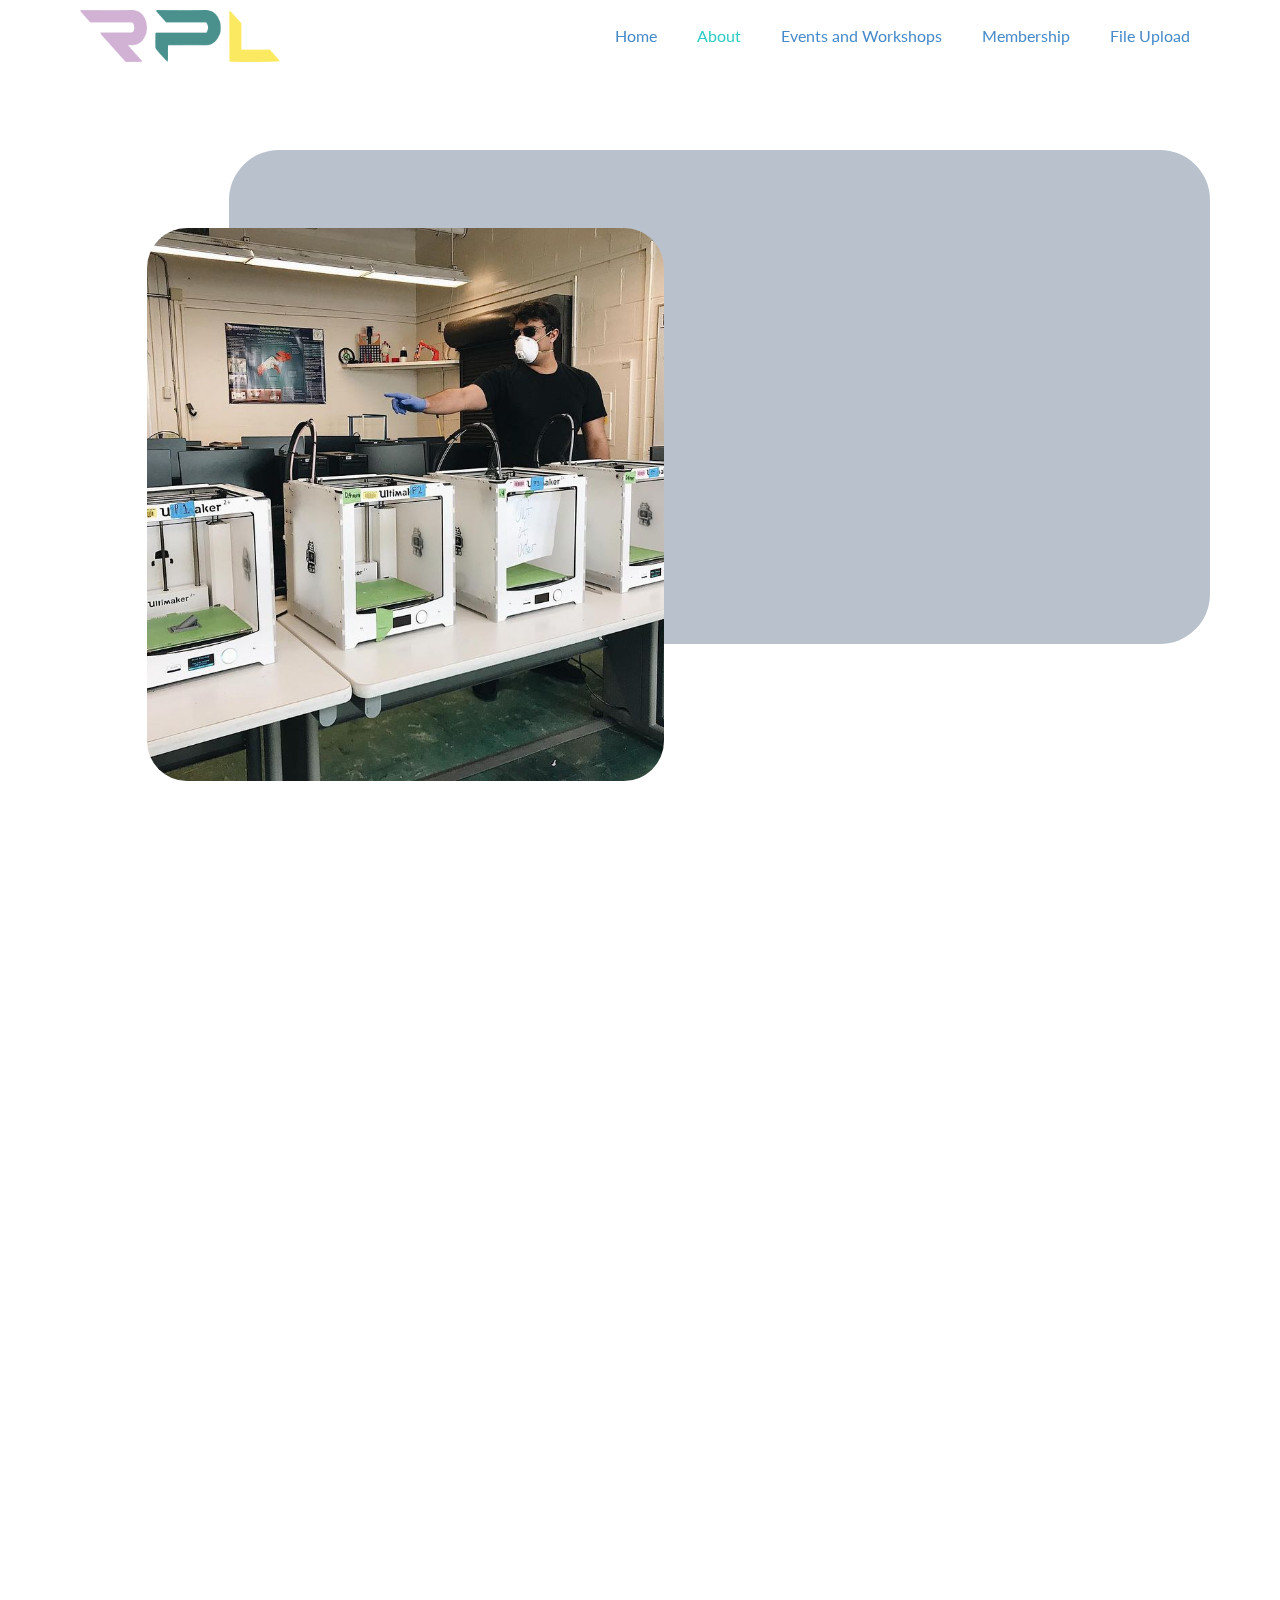
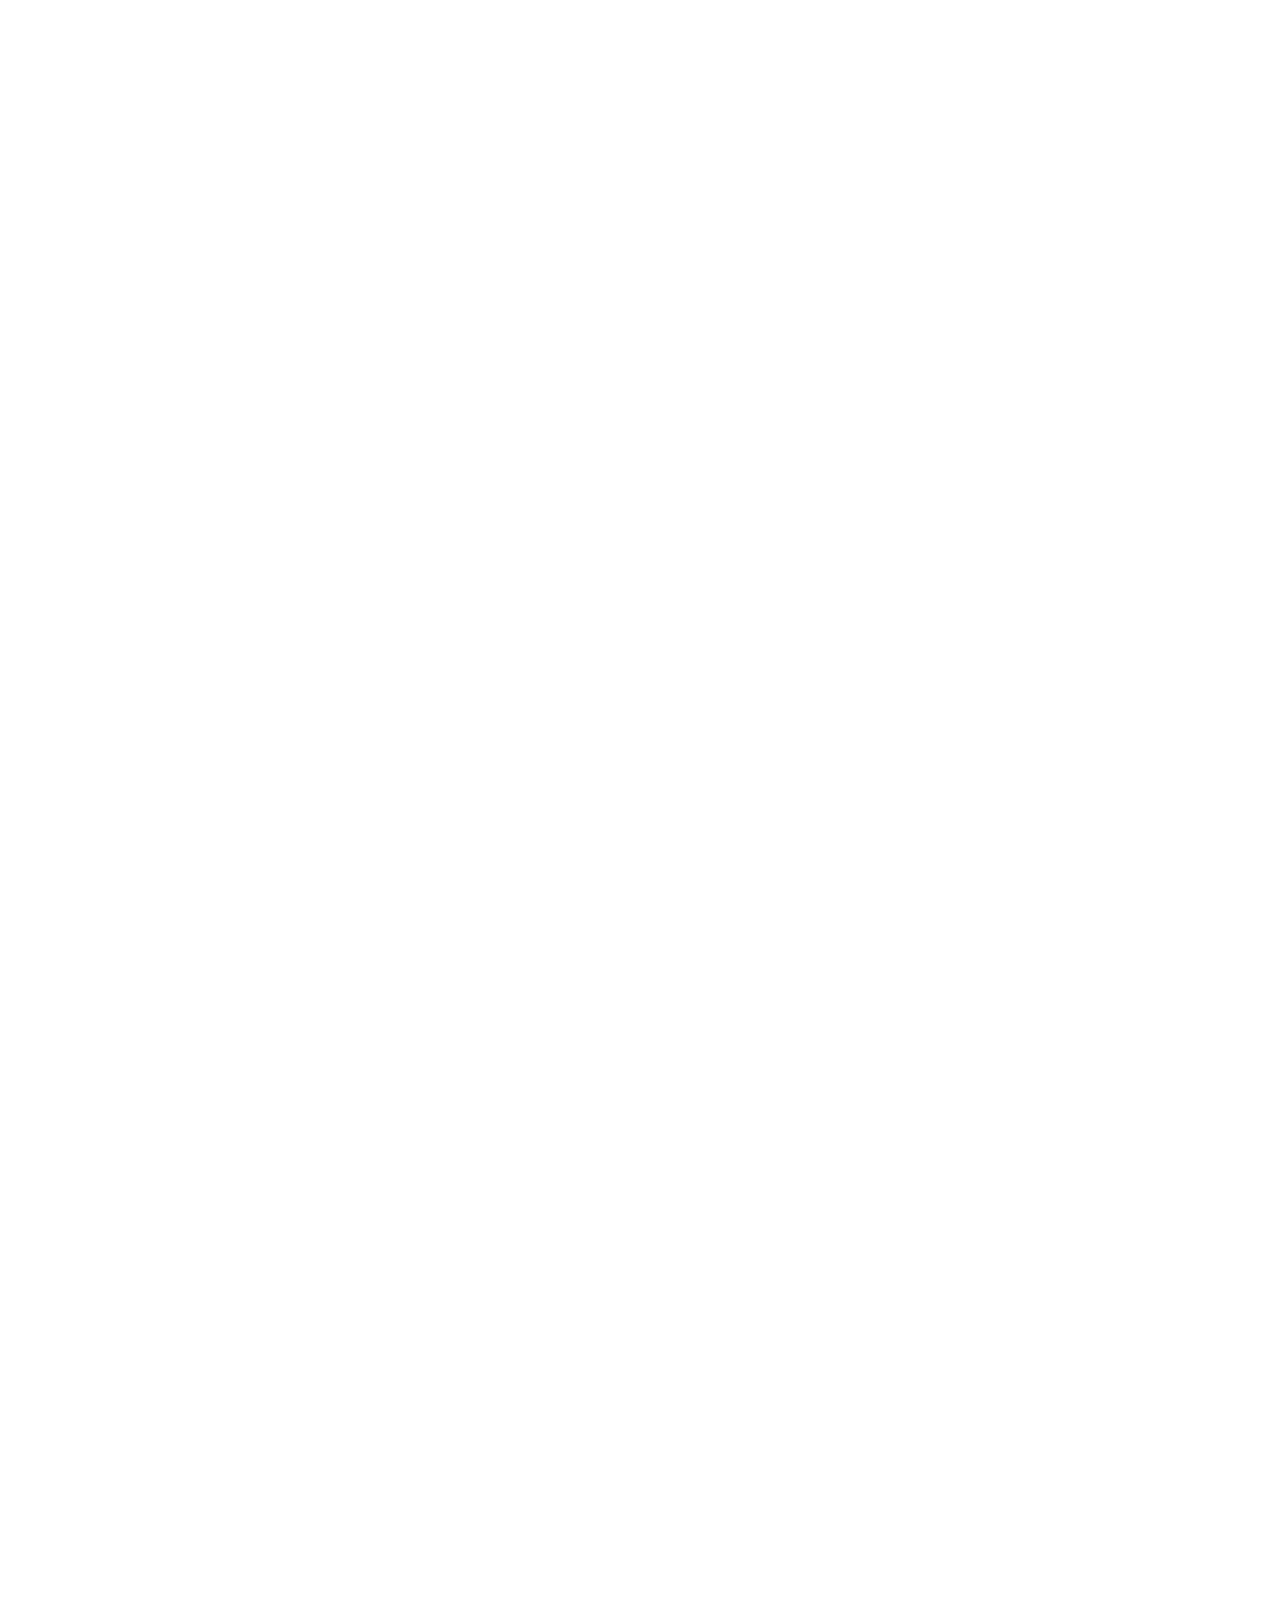
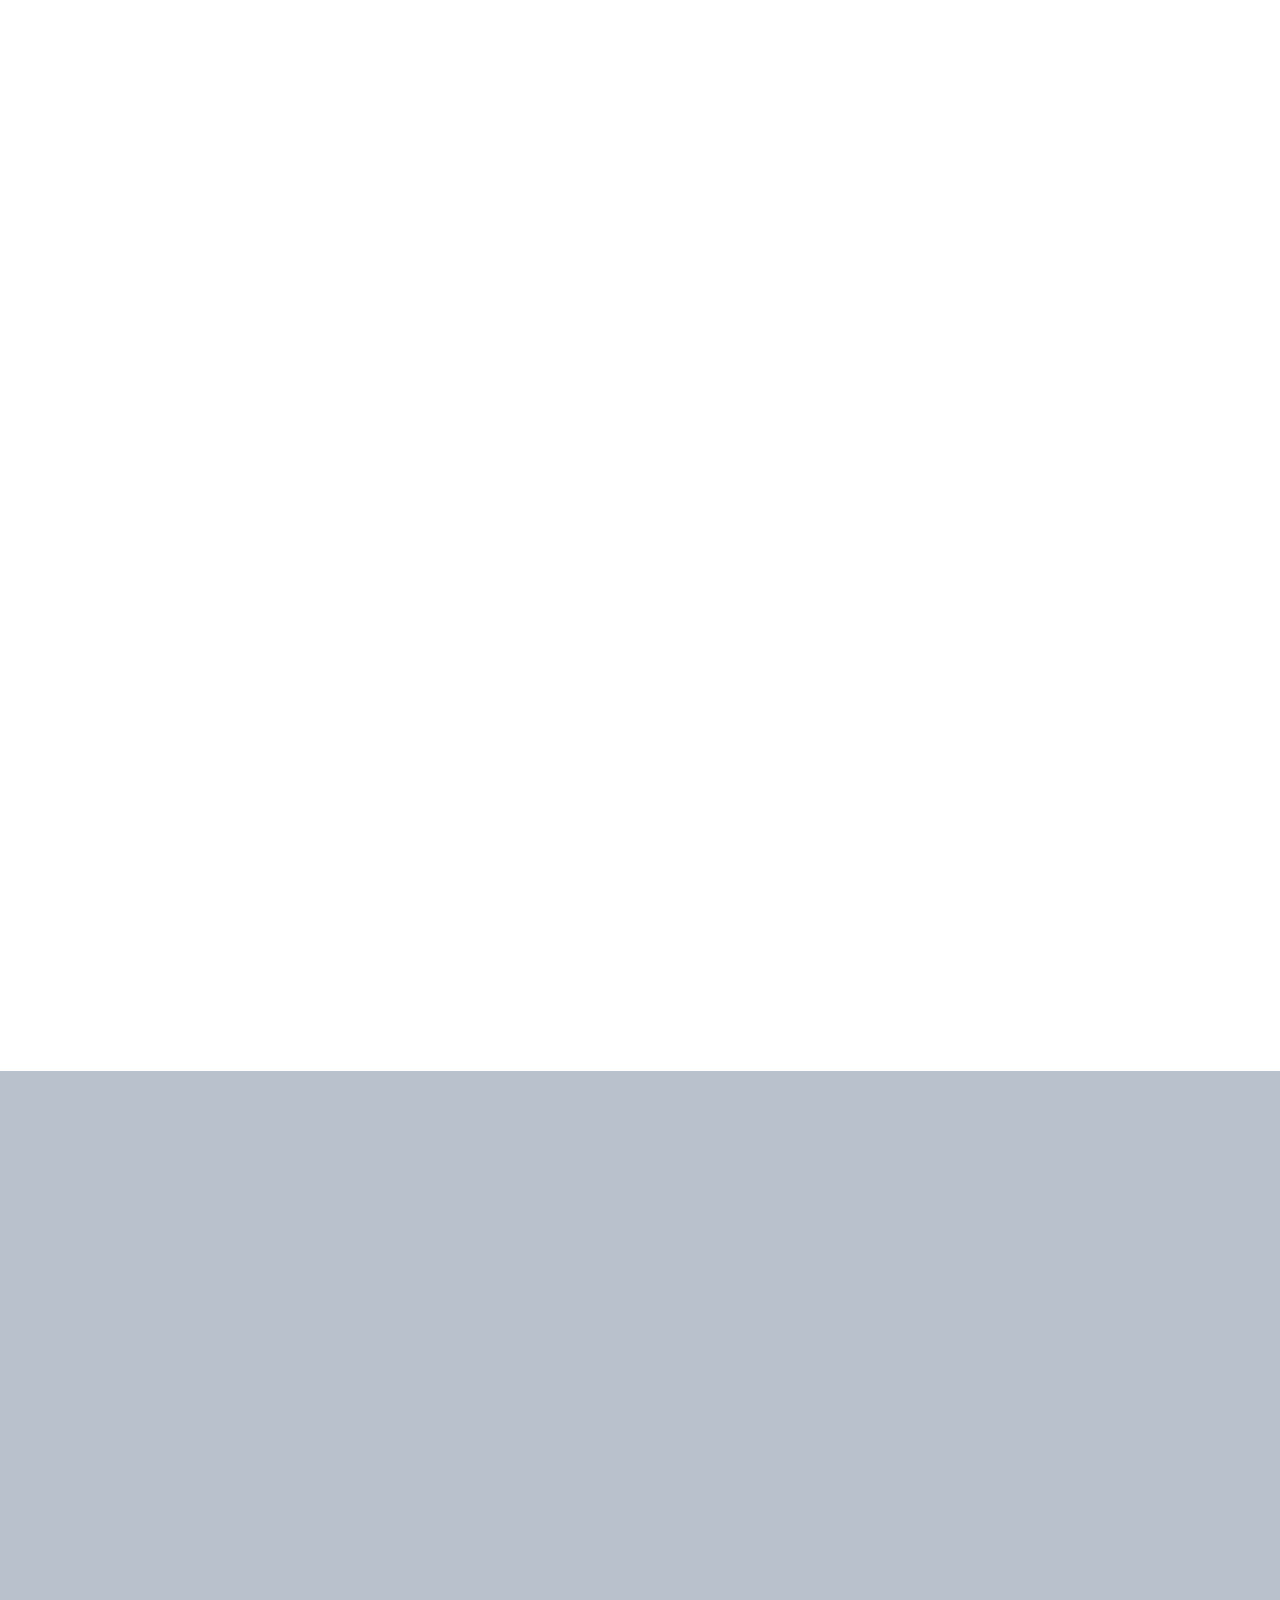
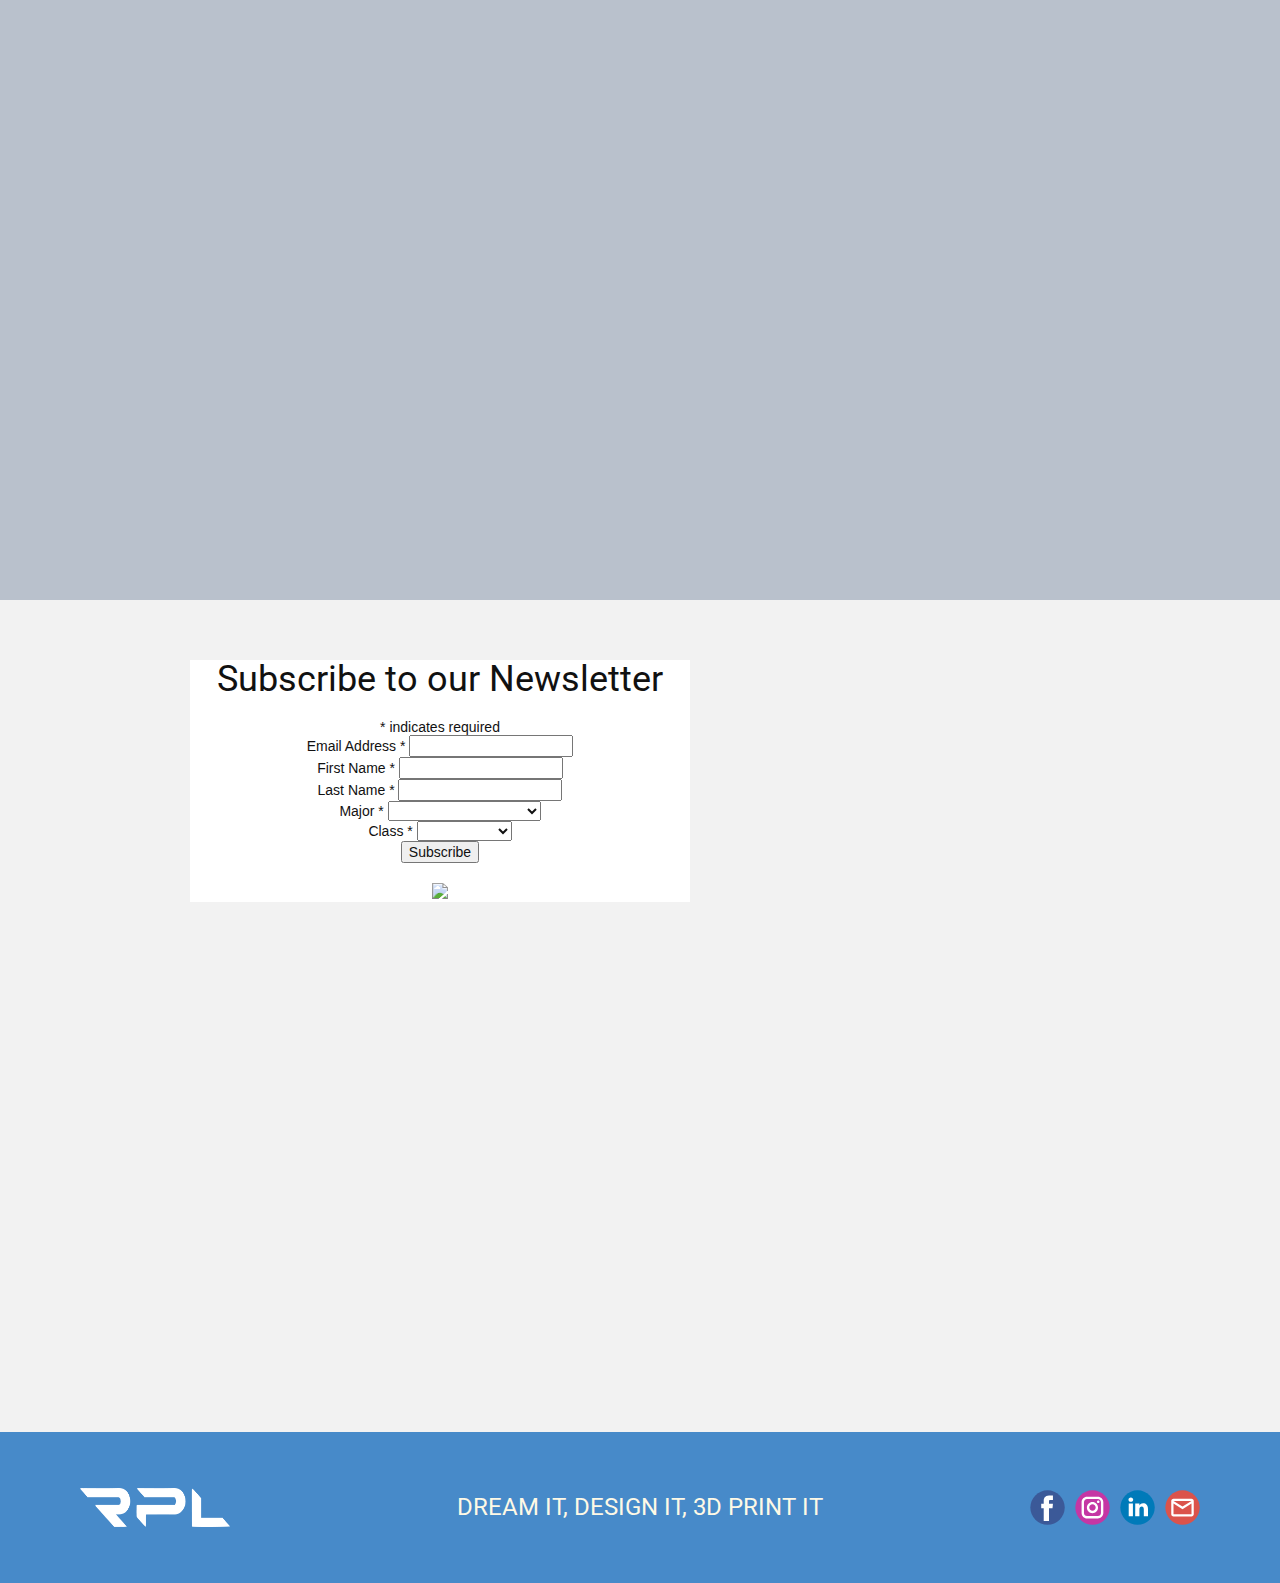
==== commit 5953fcd3: "Add files via upload" ====
--- a/About.html
+++ b/About.html
@@ -3,17 +3,20 @@
   <head>
     <meta name="viewport" content="width=device-width, initial-scale=1.0">
     <meta charset="utf-8">
-    <meta name="keywords" content="">
+    <meta name="keywords" content="Rapid PrototypingLab, Meet TheBoard, Our Amazing Volunteers!, RPL Positions, Future Goals, Contact Us">
     <meta name="description" content="">
     <meta name="page_type" content="np-template-header-footer-from-plugin">
     <title>About</title>
     <link rel="stylesheet" href="nicepage.css" media="screen">
 <link rel="stylesheet" href="About.css" media="screen">
-    <script class="u-script" type="text/javascript" src="jquery-1.9.1.min.js" defer=""></script>
+    <script class="u-script" type="text/javascript" src="jquery.js" defer=""></script>
     <script class="u-script" type="text/javascript" src="nicepage.js" defer=""></script>
-    <meta name="generator" content="Nicepage 4.7.8, nicepage.com">
-    <link id="u-theme-google-font" rel="stylesheet" href="https://fonts.googleapis.com/css?family=Lato:100,100i,300,300i,400,400i,700,700i,900,900i|Raleway:100,100i,200,200i,300,300i,400,400i,500,500i,600,600i,700,700i,800,800i,900,900i">
-    <link id="u-page-google-font" rel="stylesheet" href="https://fonts.googleapis.com/css?family=Montserrat:100,100i,200,200i,300,300i,400,400i,500,500i,600,600i,700,700i,800,800i,900,900i|Oswald:200,300,400,500,600,700|Ubuntu:300,300i,400,400i,500,500i,700,700i|Lato:100,100i,300,300i,400,400i,700,700i,900,900i">
+    <meta name="generator" content="Nicepage 4.8.2, nicepage.com">
+    <link rel="icon" href="images/favicon1.png">
+    <link id="u-theme-google-font" rel="stylesheet" href="https://fonts.googleapis.com/css?family=Roboto:100,100i,300,300i,400,400i,500,500i,700,700i,900,900i|Open+Sans:300,300i,400,400i,500,500i,600,600i,700,700i,800,800i">
+    <link id="u-page-google-font" rel="stylesheet" href="https://fonts.googleapis.com/css?family=Montserrat:100,100i,200,200i,300,300i,400,400i,500,500i,600,600i,700,700i,800,800i,900,900i|Oswald:200,300,400,500,600,700|Lato:100,100i,300,300i,400,400i,700,700i,900,900i">
+    
+    
     
     
     
@@ -33,19 +36,19 @@
 				"mailto:rplabsfsu@gmail.com"
 		]
 }</script>
-    <meta name="theme-color" content="#47297b">
+    <meta name="theme-color" content="#478ac9">
     <meta property="og:title" content="About">
     <meta property="og:description" content="">
     <meta property="og:type" content="website">
   </head>
-  <body class="u-body u-xl-mode"><header class="u-clearfix u-gradient u-header u-header" id="sec-19d4"><div class="u-clearfix u-sheet u-sheet-1">
+  <body class="u-body u-xl-mode"><header class="u-clearfix u-gradient u-header u-sticky u-sticky-b5c6 u-header" id="sec-19d4"><div class="u-clearfix u-sheet u-sheet-1">
         <a href="https://nicepage.com" class="u-image u-logo u-image-1" data-image-width="1154" data-image-height="300">
           <img src="images/NewRPLLogoColor.png" class="u-logo-image u-logo-image-1">
         </a>
         <nav class="u-menu u-menu-dropdown u-offcanvas u-menu-1">
           <div class="menu-collapse u-custom-font u-font-lato" style="font-size: 1rem; letter-spacing: 0px;">
-            <a class="u-button-style u-custom-left-right-menu-spacing u-custom-padding-bottom u-custom-text-active-color u-custom-text-color u-custom-text-hover-color u-custom-top-bottom-menu-spacing u-nav-link u-text-active-palette-1-base u-text-hover-palette-2-base" href="#">
-              <svg class="u-svg-link" viewBox="0 0 24 24"><use xlink:href="#menu-hamburger"></use></svg>
+            <a class="u-button-style u-custom-color u-custom-left-right-menu-spacing u-custom-padding-bottom u-custom-text-active-color u-custom-text-color u-custom-text-hover-color u-custom-top-bottom-menu-spacing u-nav-link u-text-active-palette-1-base u-text-hover-palette-2-base" href="#">
+              <svg class="u-svg-link" viewBox="0 0 24 24"><use xmlns:xlink="http://www.w3.org/1999/xlink" xlink:href="#menu-hamburger"></use></svg>
               <svg class="u-svg-content" version="1.1" id="menu-hamburger" viewBox="0 0 16 16" x="0px" y="0px" xmlns:xlink="http://www.w3.org/1999/xlink" xmlns="http://www.w3.org/2000/svg"><g><rect y="1" width="16" height="2"></rect><rect y="7" width="16" height="2"></rect><rect y="13" width="16" height="2"></rect>
 </g></svg>
             </a>
@@ -55,6 +58,7 @@
 </li><li class="u-nav-item"><a class="u-button-style u-nav-link u-text-active-palette-4-base u-text-hover-palette-2-base u-text-palette-1-base" href="About.html" style="padding: 10px 20px;">About</a>
 </li><li class="u-nav-item"><a class="u-button-style u-nav-link u-text-active-palette-4-base u-text-hover-palette-2-base u-text-palette-1-base" href="Events-and-Workshops.html" style="padding: 10px 20px;">Events and Workshops</a>
 </li><li class="u-nav-item"><a class="u-button-style u-nav-link u-text-active-palette-4-base u-text-hover-palette-2-base u-text-palette-1-base" href="Membership.html" style="padding: 10px 20px;">Membership</a>
+</li><li class="u-nav-item"><a class="u-button-style u-nav-link u-text-active-palette-4-base u-text-hover-palette-2-base u-text-palette-1-base" href="File-Upload.html" style="padding: 10px 20px;">File Upload</a>
 </li></ul>
           </div>
           <div class="u-custom-menu u-nav-container-collapse">
@@ -65,6 +69,7 @@
 </li><li class="u-nav-item"><a class="u-button-style u-nav-link" href="About.html">About</a>
 </li><li class="u-nav-item"><a class="u-button-style u-nav-link" href="Events-and-Workshops.html">Events and Workshops</a>
 </li><li class="u-nav-item"><a class="u-button-style u-nav-link" href="Membership.html">Membership</a>
+</li><li class="u-nav-item"><a class="u-button-style u-nav-link" href="File-Upload.html">File Upload</a>
 </li></ul>
               </div>
             </div>
@@ -74,19 +79,19 @@
       </div></header>
     <section class="u-align-center u-clearfix u-section-1" id="carousel_cac0">
       <div class="u-clearfix u-sheet u-valign-middle u-sheet-1">
-        <div class="u-palette-2-base u-shape u-shape-rectangle u-shape-1"></div>
-        <div class="u-clearfix u-layout-wrap u-layout-wrap-1">
+        <div class="u-hover-feature u-palette-5-base u-radius-50 u-shape u-shape-round u-shape-1" data-animation-name="customAnimationIn" data-animation-duration="1000"></div>
+        <div class="u-clearfix u-gutter-20 u-layout-wrap u-layout-wrap-1">
           <div class="u-layout">
             <div class="u-layout-row">
-              <div class="u-container-style u-image u-layout-cell u-left-cell u-size-32 u-image-1" data-image-width="1080" data-image-height="810">
+              <div class="u-container-style u-image u-image-round u-layout-cell u-left-cell u-radius-50 u-size-32 u-image-1" data-image-width="1080" data-image-height="810" data-animation-name="flipIn" data-animation-duration="2000" data-animation-direction="X" data-animation-delay="250">
                 <div class="u-container-layout u-valign-bottom u-container-layout-1"></div>
               </div>
-              <div class="u-align-left u-container-style u-layout-cell u-palette-1-base u-right-cell u-size-28 u-layout-cell-2">
+              <div class="u-align-left u-container-style u-layout-cell u-palette-1-base u-radius-50 u-right-cell u-shape-round u-size-28 u-layout-cell-2" data-animation-name="flipIn" data-animation-duration="2000" data-animation-direction="X" data-animation-delay="750">
                 <div class="u-container-layout u-container-layout-2">
                   <h2 class="u-text u-text-1">Rapid Prototyping<br>Lab<br>
                   </h2>
-                  <p class="u-text u-text-2">Visit our facility in Thorton Hall room 220! Here are our hours of operation:<br>
-                    <br>Monday: 9 am - 5 pm<br>Tuesday: 9 am - 5 pm<br>Wednesday: 9 am - 5 pm<br>Thursday: 9 am - 5 pm<br>Friday: 9 am - 5 pm
+                  <p class="u-text u-text-2">We are currently still getting situated and will be fully up and running Fall 2022!<br>
+                    <br>Come back at the start of next semester to see the hours of operation and room we'll be in!
                   </p>
                 </div>
               </div>
@@ -94,37 +99,38 @@
           </div>
         </div>
       </div>
+      
     </section>
     <section class="u-align-center u-clearfix u-section-2" id="carousel_695a">
       <div class="u-clearfix u-sheet u-valign-middle u-sheet-1">
         <div class="u-align-center u-container-style u-group u-group-1">
           <div class="u-container-layout">
-            <h2 class="u-custom-font u-font-montserrat u-text u-text-default u-text-1">Meet The<br>
+            <h2 class="u-custom-font u-font-montserrat u-text u-text-default u-text-1" data-animation-name="customAnimationIn" data-animation-duration="1000" data-animation-out="0">Meet The<br>
               <span class="u-text-palette-3-base">Board</span>
             </h2>
             <div class="u-align-center u-expanded-width u-list u-list-1">
               <div class="u-repeater u-repeater-1">
-                <div class="u-align-center u-container-style u-custom-item u-list-item u-palette-4-base u-radius-50 u-repeater-item u-shape-round u-list-item-1">
+                <div class="u-align-center u-container-style u-custom-item u-hover-feature u-list-item u-palette-4-base u-radius-50 u-repeater-item u-shape-round u-list-item-1" data-animation-name="customAnimationIn" data-animation-duration="1500" data-animation-delay="250" data-animation-out="0">
                   <div class="u-container-layout u-similar-container u-container-layout-2">
-                    <img alt="" class="u-image u-image-round u-radius-25 u-image-1" data-image-width="750" data-image-height="563" src="images/Alexander.jpg">
+                    <img alt="" class="u-hover-feature u-image u-image-round u-radius-25 u-image-1" data-image-width="1280" data-image-height="1280" src="images/870562e1978458feaff7e23cc806568474b5d66955258ed345ae5ae10c06a11a4727afb3faddccdae7a659ebb9e3cc6dde77dd44457b7d82045ed8_1280-20.png">
                     <h3 class="u-align-center u-custom-font u-font-oswald u-text u-text-2">Officer Name</h3>
-                    <p class="u-align-center u-text u-text-palette-3-base u-text-3">Position</p>
+                    <p class="u-align-center u-text u-text-body-color u-text-3">Position</p>
                     <p class="u-align-center u-text u-text-4">Glavi amet ritnisl libero molestie ante ut fringilla purus eros quis glavrid from dolor amet iquam lorem bibendum</p>
                   </div>
                 </div>
-                <div class="u-align-center u-container-style u-custom-item u-list-item u-radius-50 u-repeater-item u-shape-round u-white">
+                <div class="u-align-center u-container-style u-custom-item u-hover-feature u-list-item u-radius-50 u-repeater-item u-shape-round u-white u-list-item-2" data-animation-name="customAnimationIn" data-animation-duration="1500" data-animation-delay="1000" data-animation-out="0">
                   <div class="u-container-layout u-similar-container u-container-layout-3">
-                    <img alt="" class="u-image u-image-round u-radius-25 u-image-2" src="images/Sean.jpg" data-image-width="720" data-image-height="960">
+                    <img alt="" class="u-hover-feature u-image u-image-round u-radius-25 u-image-2" src="images/870562e1978458feaff7e23cc806568474b5d66955258ed345ae5ae10c06a11a4727afb3faddccdae7a659ebb9e3cc6dde77dd44457b7d82045ed8_1280-18.png" data-image-width="1280" data-image-height="1280">
                     <h3 class="u-align-center u-custom-font u-font-oswald u-text u-text-5"> Officer Name</h3>
-                    <p class="u-align-center u-text u-text-palette-3-base u-text-6"> Position</p>
+                    <p class="u-align-center u-text u-text-body-color u-text-6"> Position</p>
                     <p class="u-align-center u-text u-text-7">Glavi amet ritnisl libero molestie ante ut fringilla purus eros quis glavrid from dolor amet iquam lorem bibendum</p>
                   </div>
                 </div>
-                <div class="u-align-center u-container-style u-custom-item u-list-item u-palette-4-base u-radius-50 u-repeater-item u-shape-round">
+                <div class="u-align-center u-container-style u-custom-item u-hover-feature u-list-item u-palette-4-base u-radius-50 u-repeater-item u-shape-round u-list-item-3" data-animation-name="customAnimationIn" data-animation-duration="1500" data-animation-delay="1500" data-animation-out="0">
                   <div class="u-container-layout u-similar-container u-container-layout-4">
-                    <img alt="" class="u-image u-image-round u-radius-25 u-image-3" src="images/Trisha.jpg" data-image-width="864" data-image-height="1080">
+                    <img alt="" class="u-hover-feature u-image u-image-round u-radius-25 u-image-3" src="images/870562e1978458feaff7e23cc806568474b5d66955258ed345ae5ae10c06a11a4727afb3faddccdae7a659ebb9e3cc6dde77dd44457b7d82045ed8_1280-19.png" data-image-width="1280" data-image-height="1280">
                     <h3 class="u-align-center u-custom-font u-font-oswald u-text u-text-8"> Officer Name</h3>
-                    <p class="u-align-center u-text u-text-palette-3-base u-text-9"> Position</p>
+                    <p class="u-align-center u-text u-text-body-color u-text-9"> Position</p>
                     <p class="u-align-center u-text u-text-10">Glavi amet ritnisl libero molestie ante ut fringilla purus eros quis glavrid from dolor amet iquam lorem bibendum</p>
                   </div>
                 </div>
@@ -132,19 +138,19 @@
             </div>
             <div class="u-align-center u-list u-list-2">
               <div class="u-repeater u-repeater-2">
-                <div class="u-align-center u-container-style u-list-item u-palette-1-base u-radius-50 u-repeater-item u-shape-round u-list-item-4">
+                <div class="u-align-center u-container-style u-custom-item u-hover-feature u-list-item u-palette-1-base u-radius-50 u-repeater-item u-shape-round u-list-item-4" data-animation-name="customAnimationIn" data-animation-duration="1500" data-animation-delay="2000" data-animation-out="0">
                   <div class="u-container-layout u-similar-container u-container-layout-5">
-                    <img alt="" class="u-image u-image-round u-radius-25 u-image-4" data-image-width="750" data-image-height="563" src="images/Alexander.jpg">
+                    <img alt="" class="u-hover-feature u-image u-image-round u-radius-25 u-image-4" data-image-width="1280" data-image-height="1280" src="images/870562e1978458feaff7e23cc806568474b5d66955258ed345ae5ae10c06a11a4727afb3faddccdae7a659ebb9e3cc6dde77dd44457b7d82045ed8_1280-16.png">
                     <h3 class="u-align-center u-custom-font u-font-oswald u-text u-text-11">Officer Name</h3>
-                    <p class="u-align-center u-text u-text-palette-3-base u-text-12">Position</p>
+                    <p class="u-align-center u-text u-text-body-color u-text-12">Position</p>
                     <p class="u-align-center u-text u-text-13">Glavi amet ritnisl libero molestie ante ut fringilla purus eros quis glavrid from dolor amet iquam lorem bibendum</p>
                   </div>
                 </div>
-                <div class="u-align-center u-container-style u-list-item u-palette-1-base u-radius-50 u-repeater-item u-shape-round">
+                <div class="u-align-center u-container-style u-custom-item u-hover-feature u-list-item u-palette-1-base u-radius-50 u-repeater-item u-shape-round u-list-item-5" data-animation-name="customAnimationIn" data-animation-duration="1500" data-animation-delay="2500" data-animation-out="0">
                   <div class="u-container-layout u-similar-container u-container-layout-6">
-                    <img alt="" class="u-image u-image-round u-radius-25 u-image-5" src="images/Sean.jpg" data-image-width="720" data-image-height="960">
+                    <img alt="" class="u-hover-feature u-image u-image-round u-radius-25 u-image-5" src="images/870562e1978458feaff7e23cc806568474b5d66955258ed345ae5ae10c06a11a4727afb3faddccdae7a659ebb9e3cc6dde77dd44457b7d82045ed8_1280-17.png" data-image-width="1280" data-image-height="1280">
                     <h3 class="u-align-center u-custom-font u-font-oswald u-text u-text-14"> Officer Name</h3>
-                    <p class="u-align-center u-text u-text-palette-3-base u-text-15"> Position</p>
+                    <p class="u-align-center u-text u-text-body-color u-text-15"> Position</p>
                     <p class="u-align-center u-text u-text-16">Glavi amet ritnisl libero molestie ante ut fringilla purus eros quis glavrid from dolor amet iquam lorem bibendum</p>
                   </div>
                 </div>
@@ -153,79 +159,89 @@
           </div>
         </div>
       </div>
+      
+      
+      
+      
+      
+      
+      
+      
+      
+      
     </section>
     <section class="u-align-center u-clearfix u-section-3" id="sec-b0c5">
       <div class="u-clearfix u-sheet u-sheet-1">
-        <h2 class="u-text u-text-default u-text-1">Our Amazing Volunteers!</h2>
+        <h2 class="u-text u-text-default u-text-1" data-animation-name="bounceIn" data-animation-duration="1000" data-animation-direction="" data-animation-out="0">Our Amazing Volunteers!</h2>
         <div class="u-align-center u-list u-list-1">
           <div class="u-repeater u-repeater-1">
-            <div class="u-align-center u-container-style u-image u-list-item u-repeater-item u-shading u-image-1" src="" data-image-width="500" data-image-height="500">
+            <div class="u-align-center u-container-style u-hover-feature u-image u-image-round u-list-item u-radius-50 u-repeater-item u-shape-round u-image-1" src="" data-image-width="500" data-image-height="500" data-animation-name="customAnimationIn" data-animation-duration="2000" data-animation-delay="250" data-animation-out="0">
               <div class="u-container-layout u-similar-container u-valign-bottom u-container-layout-1">
                 <h4 class="u-text u-text-2">Name</h4>
                 <p class="u-text u-text-3">Major</p>
               </div>
             </div>
-            <div class="u-align-center u-container-style u-image u-list-item u-repeater-item u-shading u-video-cover u-image-2" src="" data-image-width="500" data-image-height="500">
+            <div class="u-align-center u-container-style u-hover-feature u-image u-image-round u-list-item u-radius-50 u-repeater-item u-shape-round u-image-2" src="" data-image-width="500" data-image-height="500" data-animation-name="customAnimationIn" data-animation-duration="2000" data-animation-delay="250">
               <div class="u-container-layout u-similar-container u-valign-bottom u-container-layout-2">
                 <h4 class="u-text u-text-4"> Name</h4>
                 <p class="u-text u-text-5"> Major</p>
               </div>
             </div>
-            <div class="u-align-center u-container-style u-image u-list-item u-repeater-item u-shading u-video-cover u-image-3" src="" data-image-width="500" data-image-height="500">
+            <div class="u-align-center u-container-style u-hover-feature u-image u-image-round u-list-item u-radius-50 u-repeater-item u-shape-round u-image-3" src="" data-image-width="500" data-image-height="500" data-animation-name="customAnimationIn" data-animation-duration="2000" data-animation-delay="250">
               <div class="u-container-layout u-similar-container u-valign-bottom u-container-layout-3">
                 <h4 class="u-text u-text-6"> Name</h4>
                 <p class="u-text u-text-7"> Major</p>
               </div>
             </div>
-            <div class="u-align-center u-container-style u-image u-list-item u-repeater-item u-shading u-video-cover u-image-4" src="" data-image-width="500" data-image-height="500">
+            <div class="u-align-center u-container-style u-hover-feature u-image u-image-round u-list-item u-radius-50 u-repeater-item u-shape-round u-image-4" src="" data-image-width="500" data-image-height="500" data-animation-name="customAnimationIn" data-animation-duration="2000" data-animation-delay="250">
               <div class="u-container-layout u-similar-container u-valign-bottom u-container-layout-4">
                 <h4 class="u-text u-text-8"> Name</h4>
                 <p class="u-text u-text-9"> Major</p>
               </div>
             </div>
-            <div class="u-align-center u-container-style u-image u-list-item u-repeater-item u-shading u-video-cover u-image-5" src="" data-image-width="500" data-image-height="500">
+            <div class="u-align-center u-container-style u-hover-feature u-image u-image-round u-list-item u-radius-50 u-repeater-item u-shape-round u-image-5" src="" data-image-width="500" data-image-height="500" data-animation-name="customAnimationIn" data-animation-duration="2000" data-animation-delay="250">
               <div class="u-container-layout u-similar-container u-valign-bottom u-container-layout-5">
                 <h4 class="u-text u-text-10">Roxie Swanson</h4>
                 <p class="u-text u-text-11">Vice President</p>
               </div>
             </div>
-            <div class="u-align-center u-container-style u-image u-list-item u-repeater-item u-shading u-video-cover u-image-6" src="" data-image-width="500" data-image-height="500">
+            <div class="u-align-center u-container-style u-hover-feature u-image u-image-round u-list-item u-radius-50 u-repeater-item u-shape-round u-image-6" src="" data-image-width="500" data-image-height="500" data-animation-name="customAnimationIn" data-animation-duration="2000" data-animation-delay="250">
               <div class="u-container-layout u-similar-container u-valign-bottom u-container-layout-6">
                 <h4 class="u-text u-text-12">Roxie Swanson</h4>
                 <p class="u-text u-text-13">Vice President</p>
               </div>
             </div>
-            <div class="u-align-center u-container-style u-image u-list-item u-repeater-item u-shading u-video-cover u-image-7" src="" data-image-width="500" data-image-height="500">
+            <div class="u-align-center u-container-style u-hover-feature u-image u-image-round u-list-item u-radius-50 u-repeater-item u-shape-round u-image-7" src="" data-image-width="500" data-image-height="500" data-animation-name="customAnimationIn" data-animation-duration="2000" data-animation-delay="250">
               <div class="u-container-layout u-similar-container u-valign-bottom u-container-layout-7">
                 <h4 class="u-text u-text-14">Roxie Swanson</h4>
                 <p class="u-text u-text-15">Vice President</p>
               </div>
             </div>
-            <div class="u-align-center u-container-style u-image u-list-item u-repeater-item u-shading u-video-cover u-image-8" src="" data-image-width="500" data-image-height="500">
+            <div class="u-align-center u-container-style u-hover-feature u-image u-image-round u-list-item u-radius-50 u-repeater-item u-shape-round u-image-8" src="" data-image-width="500" data-image-height="500" data-animation-name="customAnimationIn" data-animation-duration="2000" data-animation-delay="250">
               <div class="u-container-layout u-similar-container u-valign-bottom u-container-layout-8">
                 <h4 class="u-text u-text-16">Roxie Swanson</h4>
                 <p class="u-text u-text-17">Vice President</p>
               </div>
             </div>
-            <div class="u-align-center u-container-style u-image u-list-item u-repeater-item u-shading u-video-cover u-image-9" src="" data-image-width="500" data-image-height="500">
+            <div class="u-align-center u-container-style u-hover-feature u-image u-image-round u-list-item u-radius-50 u-repeater-item u-shape-round u-image-9" src="" data-image-width="500" data-image-height="500" data-animation-name="customAnimationIn" data-animation-duration="2000" data-animation-delay="250">
               <div class="u-container-layout u-similar-container u-valign-bottom u-container-layout-9">
                 <h4 class="u-text u-text-18">Roxie Swanson</h4>
                 <p class="u-text u-text-19">Vice President</p>
               </div>
             </div>
-            <div class="u-align-center u-container-style u-image u-list-item u-repeater-item u-shading u-video-cover u-image-10" src="" data-image-width="500" data-image-height="500">
+            <div class="u-align-center u-container-style u-hover-feature u-image u-image-round u-list-item u-radius-50 u-repeater-item u-shape-round u-image-10" src="" data-image-width="500" data-image-height="500" data-animation-name="customAnimationIn" data-animation-duration="2000" data-animation-delay="250">
               <div class="u-container-layout u-similar-container u-valign-bottom u-container-layout-10">
                 <h4 class="u-text u-text-20">Roxie Swanson</h4>
                 <p class="u-text u-text-21">Vice President</p>
               </div>
             </div>
-            <div class="u-align-center u-container-style u-image u-list-item u-repeater-item u-shading u-video-cover u-image-11" src="" data-image-width="500" data-image-height="500">
+            <div class="u-align-center u-container-style u-hover-feature u-image u-image-round u-list-item u-radius-50 u-repeater-item u-shape-round u-image-11" src="" data-image-width="500" data-image-height="500" data-animation-name="customAnimationIn" data-animation-duration="2000" data-animation-delay="250">
               <div class="u-container-layout u-similar-container u-valign-bottom u-container-layout-11">
                 <h4 class="u-text u-text-22">Roxie Swanson</h4>
                 <p class="u-text u-text-23">Vice President</p>
               </div>
             </div>
-            <div class="u-align-center u-container-style u-image u-list-item u-repeater-item u-shading u-video-cover u-image-12" src="" data-image-width="500" data-image-height="500">
+            <div class="u-align-center u-container-style u-hover-feature u-image u-image-round u-list-item u-radius-50 u-repeater-item u-shape-round u-image-12" src="" data-image-width="500" data-image-height="500" data-animation-name="customAnimationIn" data-animation-duration="2000" data-animation-delay="250">
               <div class="u-container-layout u-similar-container u-valign-bottom u-container-layout-12">
                 <h4 class="u-text u-text-24">Roxie Swanson</h4>
                 <p class="u-text u-text-25">Vice President</p>
@@ -234,23 +250,35 @@
           </div>
         </div>
       </div>
+      
+      
+      
+      
+      
+      
+      
+      
+      
+      
+      
+      
     </section>
-    <section class="u-clearfix u-section-4" id="carousel_63ad">
+    <section class="u-clearfix u-section-4" id="carousel_4c2d">
       <div class="u-clearfix u-sheet u-sheet-1">
         <div class="u-clearfix u-layout-wrap u-layout-wrap-1">
           <div class="u-layout">
             <div class="u-layout-row">
-              <div class="u-container-style u-grey-5 u-layout-cell u-size-30 u-layout-cell-1">
+              <div class="u-container-style u-layout-cell u-palette-1-base u-radius-25 u-shape-round u-size-30 u-layout-cell-1" data-animation-name="customAnimationIn" data-animation-duration="1500" data-animation-delay="750" data-animation-out="0">
                 <div class="u-container-layout u-container-layout-1">
-                  <div class="u-accordion u-expanded-width u-spacing-10 u-accordion-1">
+                  <div class="u-accordion u-collapsed-by-default u-expanded-width u-spacing-10 u-accordion-1">
                     <div class="u-accordion-item">
-                      <a class="active u-accordion-link u-active-palette-3-base u-border-active-grey-75 u-border-hover-grey-75 u-button-style u-custom-font u-font-ubuntu u-text-active-black u-text-body-color u-white u-accordion-link-1" id="link-accordion-f752" aria-controls="accordion-f752" aria-selected="true">
+                      <a class="u-accordion-link u-active-palette-3-base u-border-active-grey-75 u-border-hover-grey-75 u-button-style u-custom-font u-heading-font u-radius-25 u-text-active-black u-text-body-color u-white u-accordion-link-1" id="link-accordion-f752" aria-controls="accordion-f752" aria-selected="false">
                         <span class="u-accordion-link-text">RPL Chief of Operations<br>
-                        </span><span class="u-accordion-link-icon u-icon u-text-black u-icon-1"><svg class="u-svg-link" preserveAspectRatio="xMidYMin slice" viewBox="0 0 494.148 494.148" style=""><use xlink:href="#svg-9a5d"></use></svg><svg class="u-svg-content" viewBox="0 0 494.148 494.148" x="0px" y="0px" id="svg-9a5d" style="enable-background:new 0 0 494.148 494.148;"><g><g><path d="M405.284,201.188L130.804,13.28C118.128,4.596,105.356,0,94.74,0C74.216,0,61.52,16.472,61.52,44.044v406.124    c0,27.54,12.68,43.98,33.156,43.98c10.632,0,23.2-4.6,35.904-13.308l274.608-187.904c17.66-12.104,27.44-28.392,27.44-45.884    C432.632,229.572,422.964,213.288,405.284,201.188z"></path>
+                        </span><span class="u-accordion-link-icon u-icon u-text-black u-icon-1"><svg class="u-svg-link" preserveAspectRatio="xMidYMin slice" viewBox="0 0 494.148 494.148" style=""><use xmlns:xlink="http://www.w3.org/1999/xlink" xlink:href="#svg-9a5d"></use></svg><svg class="u-svg-content" viewBox="0 0 494.148 494.148" x="0px" y="0px" id="svg-9a5d" style="enable-background:new 0 0 494.148 494.148;"><g><g><path d="M405.284,201.188L130.804,13.28C118.128,4.596,105.356,0,94.74,0C74.216,0,61.52,16.472,61.52,44.044v406.124    c0,27.54,12.68,43.98,33.156,43.98c10.632,0,23.2-4.6,35.904-13.308l274.608-187.904c17.66-12.104,27.44-28.392,27.44-45.884    C432.632,229.572,422.964,213.288,405.284,201.188z"></path>
 </g>
 </g></svg></span>
                       </a>
-                      <div class="u-accordion-active u-accordion-pane u-container-style u-shape-rectangle u-accordion-pane-1" id="accordion-f752" aria-labelledby="link-accordion-f752">
+                      <div class="u-accordion-pane u-container-style u-shape-rectangle u-accordion-pane-1" id="accordion-f752" aria-labelledby="link-accordion-f752">
                         <div class="u-container-layout u-container-layout-2">
                           <p class="u-text u-text-default u-text-1">Works with the School of Engineering to reserve a room for the RPL and set the hours for each semester.<br>
                             <br>Creates the agenda and facilitates the board meetings to keep track of the timelines and ensure operations are on track.<br>
@@ -262,8 +290,8 @@
                       </div>
                     </div>
                     <div class="u-accordion-item">
-                      <a class="u-accordion-link u-active-palette-3-base u-border-active-grey-75 u-border-hover-grey-75 u-button-style u-custom-font u-font-ubuntu u-text-active-black u-text-body-color u-white u-accordion-link-2" id="link-accordion-c23a" aria-controls="accordion-c23a" aria-selected="false">
-                        <span class="u-accordion-link-text">Treasurer</span><span class="u-accordion-link-icon u-icon u-text-black u-icon-2"><svg class="u-svg-link" preserveAspectRatio="xMidYMin slice" viewBox="0 0 494.148 494.148" style=""><use xlink:href="#svg-0cc5"></use></svg><svg class="u-svg-content" viewBox="0 0 494.148 494.148" x="0px" y="0px" id="svg-0cc5" style="enable-background:new 0 0 494.148 494.148;"><g><g><path d="M405.284,201.188L130.804,13.28C118.128,4.596,105.356,0,94.74,0C74.216,0,61.52,16.472,61.52,44.044v406.124    c0,27.54,12.68,43.98,33.156,43.98c10.632,0,23.2-4.6,35.904-13.308l274.608-187.904c17.66-12.104,27.44-28.392,27.44-45.884    C432.632,229.572,422.964,213.288,405.284,201.188z"></path>
+                      <a class="u-accordion-link u-active-palette-3-base u-border-active-grey-75 u-border-hover-grey-75 u-button-style u-custom-font u-heading-font u-radius-25 u-text-active-black u-text-body-color u-white u-accordion-link-2" id="link-accordion-c23a" aria-controls="accordion-c23a" aria-selected="false">
+                        <span class="u-accordion-link-text">Treasurer</span><span class="u-accordion-link-icon u-icon u-text-black u-icon-2"><svg class="u-svg-link" preserveAspectRatio="xMidYMin slice" viewBox="0 0 494.148 494.148" style=""><use xmlns:xlink="http://www.w3.org/1999/xlink" xlink:href="#svg-0cc5"></use></svg><svg class="u-svg-content" viewBox="0 0 494.148 494.148" x="0px" y="0px" id="svg-0cc5" style="enable-background:new 0 0 494.148 494.148;"><g><g><path d="M405.284,201.188L130.804,13.28C118.128,4.596,105.356,0,94.74,0C74.216,0,61.52,16.472,61.52,44.044v406.124    c0,27.54,12.68,43.98,33.156,43.98c10.632,0,23.2-4.6,35.904-13.308l274.608-187.904c17.66-12.104,27.44-28.392,27.44-45.884    C432.632,229.572,422.964,213.288,405.284,201.188z"></path>
 </g>
 </g></svg></span>
                       </a>
@@ -278,8 +306,8 @@
                       </div>
                     </div>
                     <div class="u-accordion-item">
-                      <a class="u-accordion-link u-active-palette-3-base u-border-active-grey-75 u-border-hover-grey-75 u-button-style u-custom-font u-font-ubuntu u-text-active-black u-text-body-color u-white u-accordion-link-3" id="link-accordion-aae7" aria-controls="accordion-aae7" aria-selected="false">
-                        <span class="u-accordion-link-text">Members Chair</span><span class="u-accordion-link-icon u-icon u-text-black u-icon-3"><svg class="u-svg-link" preserveAspectRatio="xMidYMin slice" viewBox="0 0 494.148 494.148" style=""><use xlink:href="#svg-a36a"></use></svg><svg class="u-svg-content" viewBox="0 0 494.148 494.148" x="0px" y="0px" id="svg-a36a" style="enable-background:new 0 0 494.148 494.148;"><g><g><path d="M405.284,201.188L130.804,13.28C118.128,4.596,105.356,0,94.74,0C74.216,0,61.52,16.472,61.52,44.044v406.124    c0,27.54,12.68,43.98,33.156,43.98c10.632,0,23.2-4.6,35.904-13.308l274.608-187.904c17.66-12.104,27.44-28.392,27.44-45.884    C432.632,229.572,422.964,213.288,405.284,201.188z"></path>
+                      <a class="u-accordion-link u-active-palette-3-base u-border-active-grey-75 u-border-hover-grey-75 u-button-style u-custom-font u-heading-font u-radius-25 u-text-active-black u-text-body-color u-white u-accordion-link-3" id="link-accordion-aae7" aria-controls="accordion-aae7" aria-selected="false">
+                        <span class="u-accordion-link-text">Members Chair</span><span class="u-accordion-link-icon u-icon u-text-black u-icon-3"><svg class="u-svg-link" preserveAspectRatio="xMidYMin slice" viewBox="0 0 494.148 494.148" style=""><use xmlns:xlink="http://www.w3.org/1999/xlink" xlink:href="#svg-a36a"></use></svg><svg class="u-svg-content" viewBox="0 0 494.148 494.148" x="0px" y="0px" id="svg-a36a" style="enable-background:new 0 0 494.148 494.148;"><g><g><path d="M405.284,201.188L130.804,13.28C118.128,4.596,105.356,0,94.74,0C74.216,0,61.52,16.472,61.52,44.044v406.124    c0,27.54,12.68,43.98,33.156,43.98c10.632,0,23.2-4.6,35.904-13.308l274.608-187.904c17.66-12.104,27.44-28.392,27.44-45.884    C432.632,229.572,422.964,213.288,405.284,201.188z"></path>
 </g>
 </g></svg></span>
                       </a>
@@ -293,7 +321,7 @@
                       </div>
                     </div>
                     <div class="u-accordion-item">
-                      <a class="u-accordion-link u-active-palette-3-base u-border-active-grey-75 u-border-hover-grey-75 u-button-style u-custom-font u-font-ubuntu u-text-active-black u-text-body-color u-white u-accordion-link-4" id="link-dea5" aria-controls="dea5" aria-selected="false">
+                      <a class="u-accordion-link u-active-palette-3-base u-border-active-grey-75 u-border-hover-grey-75 u-button-style u-custom-font u-heading-font u-radius-25 u-text-active-black u-text-body-color u-white u-accordion-link-4" id="link-dea5" aria-controls="dea5" aria-selected="false">
                         <span class="u-accordion-link-text">Events Coordinator</span><span class="u-accordion-link-icon u-file-icon u-icon u-text-black u-icon-4"><img src="images/16.png" alt=""></span>
                       </a>
                       <div class="u-accordion-pane u-container-style u-shape-rectangle u-accordion-pane-4" id="dea5" aria-labelledby="link-dea5">
@@ -306,7 +334,7 @@
                       </div>
                     </div>
                     <div class="u-accordion-item">
-                      <a class="u-accordion-link u-active-palette-3-base u-border-active-grey-75 u-border-hover-grey-75 u-button-style u-custom-font u-font-ubuntu u-text-active-black u-text-body-color u-white u-accordion-link-5" id="link-c574" aria-controls="c574" aria-selected="false">
+                      <a class="u-accordion-link u-active-palette-3-base u-border-active-grey-75 u-border-hover-grey-75 u-button-style u-custom-font u-heading-font u-radius-25 u-text-active-black u-text-body-color u-white u-accordion-link-5" id="link-c574" aria-controls="c574" aria-selected="false">
                         <span class="u-accordion-link-text">Media Manager</span><span class="u-accordion-link-icon u-file-icon u-icon u-icon-5"><img src="images/254434.png" alt=""></span>
                       </a>
                       <div class="u-accordion-pane u-container-style u-shape-rectangle u-accordion-pane-5" id="c574" aria-labelledby="link-c574">
@@ -318,7 +346,7 @@
                       </div>
                     </div>
                     <div class="u-accordion-item">
-                      <a class="u-accordion-link u-active-palette-3-base u-border-active-grey-75 u-border-hover-grey-75 u-button-style u-custom-font u-font-ubuntu u-text-active-black u-text-body-color u-white u-accordion-link-6" id="link-7c52" aria-controls="7c52" aria-selected="false">
+                      <a class="u-accordion-link u-active-palette-3-base u-border-active-grey-75 u-border-hover-grey-75 u-button-style u-custom-font u-heading-font u-radius-25 u-text-active-black u-text-body-color u-white u-accordion-link-6" id="link-7c52" aria-controls="7c52" aria-selected="false">
                         <span class="u-accordion-link-text">Intern/Volunteer</span><span class="u-accordion-link-icon u-file-icon u-icon u-icon-6"><img src="images/254434.png" alt=""></span>
                       </a>
                       <div class="u-accordion-pane u-container-style u-shape-rectangle u-accordion-pane-6" id="7c52" aria-labelledby="link-7c52">
@@ -332,21 +360,15 @@
                   </div>
                 </div>
               </div>
-              <div class="u-container-style u-layout-cell u-size-30 u-layout-cell-2">
-                <div class="u-container-layout u-container-layout-8">
-                  <div class="u-container-style u-expanded-width u-group u-group-1">
-                    <div class="u-container-layout">
-                      <h1 class="u-align-center u-text u-text-7">RPL Positions</h1>
-                      <h5 class="u-align-center u-text u-text-8">Interested in becoming an RPL officer or volunteer?<br>Take a look at the responsibilities!
-                      </h5><span class="u-align-center u-border-2 u-border-palette-1-base u-file-icon u-icon u-icon-circle u-icon-7"><img src="images/2152530.png" alt=""></span>
-                      <p class="u-align-left u-small-text u-text u-text-variant u-text-9">If you are interested in a position you are welcome to apply. Some positions may not be available immediately however, we will keep you in mind for the position when it opens up or potentially reach out to you about another position.<br>
-                      </p>
-                      <p class="u-align-left u-small-text u-text u-text-variant u-text-10">Note: For all board positions the applicant must serve for 2 semesters. If applicants are on their final semester they unfortunately cannot be considered for the position.<br>
-                        <br>Intern/Volunteers can apply event if they only have a semester left.
-                      </p>
-                      <p class="u-align-left u-text u-text-11">If you have any other questions regarding the positions feel free to email us at rplsfsu@gmail.com or visit us in person! We will be happy to clear up any questions you have!</p>
-                      <a href="https://nicepage.com/html-website-builder" class="u-active-palette-2-base u-align-center u-border-none u-btn u-btn-round u-button-style u-hover-palette-1-light-1 u-palette-5-base u-radius-50 u-btn-1">apply here!</a>
-                    </div>
+              <div class="u-container-style u-layout-cell u-size-30 u-layout-cell-2" data-animation-name="customAnimationIn" data-animation-duration="1500" data-animation-out="0">
+                <div class="u-container-layout u-valign-top u-container-layout-8">
+                  <div class="u-clearfix u-custom-html u-expanded-width u-custom-html-1">
+                    <div class="container" id="ff-compose"></div>
+                    <script async="async" defer="defer" src="https://formfacade.com/include/101571738563823633664/form/1FAIpQLSdNAPQePoglwW6gjxpocrHJDYBTNU4qie8Zt4FCwUKew6CCGA/bootstrap.js?div=ff-compose"></script>
+                  </div>
+                  <div class="u-clearfix u-custom-html u-expanded-width u-custom-html-2">
+                    <div class="container" id="ff-compose"></div>
+                    <script async="async" defer="defer" src="https://formfacade.com/include/101571738563823633664/form/1FAIpQLSdNAPQePoglwW6gjxpocrHJDYBTNU4qie8Zt4FCwUKew6CCGA/bootstrap.js?div=ff-compose"></script>
                   </div>
                 </div>
               </div>
@@ -355,12 +377,12 @@
         </div>
       </div>
     </section>
-    <section class="u-clearfix u-section-5" id="carousel_b130">
+    <section class="u-clearfix u-palette-5-base u-section-5" id="carousel_b130">
       <div class="u-clearfix u-sheet u-sheet-1">
         <div class="u-container-style u-expanded-width-md u-expanded-width-sm u-expanded-width-xs u-group u-shape-rectangle u-group-1">
           <div class="u-container-layout u-container-layout-1">
-            <h2 class="u-text u-text-default u-text-1">Future Goals</h2>
-            <h5 class="u-text u-text-2">At the RPL we are continuously investing back into our members. Take a look at the current path we have to improving our space!</h5>
+            <h2 class="u-text u-text-default u-text-1" data-animation-name="customAnimationIn" data-animation-duration="1500" data-animation-out="0">Future Goals</h2>
+            <h5 class="u-text u-text-2" data-animation-name="customAnimationIn" data-animation-duration="1500" data-animation-delay="500" data-animation-out="0">At the RPL we are continuously investing back into our members. Take a look at the current path we have to improving our space!</h5>
           </div>
         </div>
         <div class="u-clearfix u-expanded-width u-layout-wrap u-layout-wrap-1">
@@ -370,17 +392,17 @@
                 <div class="u-container-layout u-container-layout-2">
                   <div class="u-expanded-width u-list u-list-1">
                     <div class="u-repeater u-repeater-1">
-                      <div class="u-container-style u-list-item u-palette-3-base u-radius-25 u-repeater-item u-shape-round u-list-item-1">
+                      <div class="u-container-style u-list-item u-palette-3-base u-radius-25 u-repeater-item u-shape-round u-list-item-1" data-animation-name="flipIn" data-animation-duration="1500" data-animation-direction="X" data-animation-out="0" data-animation-delay="750">
                         <div class="u-container-layout u-similar-container u-container-layout-3">
                           <h5 class="u-text u-text-default u-text-3">X-Carve CNC</h5>
                           <ul class="u-text u-text-4">
                             <li>Obtaining a CNC machine would allow members the ability to learn new methods of manufacturing that is different from additive manufacturing.</li>
                             <li>A CNC would be beneficial for quick prototyping using materials that are too thick for laser cutters and expand the materials that can be used.</li>
                           </ul>
-                          <a href="https://nicepage.com/wordpress-website-builder" class="u-active-none u-align-center u-border-2 u-border-active-palette-2-dark-1 u-border-hover-palette-2-base u-border-palette-1-base u-btn u-button-style u-custom-item u-hover-none u-none u-text-hover-palette-2-base u-text-palette-1-base u-btn-1">Link to Product</a>
-                        </div>
-                      </div>
-                      <div class="u-container-style u-list-item u-palette-3-base u-radius-25 u-repeater-item u-shape-round">
+                          <a href="https://www.inventables.com/technologies/x-carve" class="u-align-center u-border-1 u-border-active-palette-2-base u-border-hover-palette-1-base u-btn u-button-style u-custom-item u-none u-text-palette-1-base u-btn-1" target="_blank">Link to Product</a>
+                        </div>
+                      </div>
+                      <div class="u-container-style u-list-item u-palette-3-base u-radius-25 u-repeater-item u-shape-round" data-animation-name="flipIn" data-animation-duration="1500" data-animation-direction="X" data-animation-delay="750">
                         <div class="u-container-layout u-similar-container u-container-layout-4">
                           <h5 class="u-text u-text-default u-text-5">Large Resin 3D Printer&nbsp;</h5>
                           <ul class="u-text u-text-6">
@@ -388,17 +410,17 @@
                             <li>By using light, the process of 3D printing in much faster and depending on the material can be much stronger</li>
                             <li>Resin printers also have the added benefit of printing at higher quality which some projects need.</li>
                           </ul>
-                          <a href="https://nicepage.com/wordpress-website-builder" class="u-active-none u-align-center u-border-2 u-border-active-palette-2-dark-1 u-border-hover-palette-2-base u-border-palette-1-base u-btn u-button-style u-custom-item u-hover-none u-none u-text-hover-palette-2-base u-text-palette-1-base u-btn-2">Link to Product</a>
-                        </div>
-                      </div>
-                      <div class="u-container-style u-list-item u-palette-3-base u-radius-25 u-repeater-item u-shape-round">
+                          <a href="https://www.anycubic.com/collections/m3-series/products/photon-m3-max?gclid=CjwKCAjwopWSBhB6EiwAjxmqDUbyYxO1WFS_Ykkf_9j5TfffS-Zqs7HOYqGAhnOzW9EPPwS865fYoRoC5lwQAvD_BwE" class="u-align-center u-border-1 u-border-active-palette-2-base u-border-hover-palette-1-base u-btn u-button-style u-custom-item u-none u-text-palette-1-base u-btn-2" target="_blank">Link to Product</a>
+                        </div>
+                      </div>
+                      <div class="u-container-style u-list-item u-palette-3-base u-radius-25 u-repeater-item u-shape-round" data-animation-name="flipIn" data-animation-duration="1500" data-animation-direction="X" data-animation-delay="750">
                         <div class="u-container-layout u-similar-container u-container-layout-5">
                           <h5 class="u-text u-text-default u-text-7">Welding Station</h5>
                           <ul class="u-text u-text-8">
                             <li>Being able to construct a prototype with sheet metal may be the fastest and easiest way for members</li>
                             <li>Investing in a welding station will allow members the ability to add more manufacturing skills to their resumes thus making them more competitive applicants</li>
                           </ul>
-                          <a href="https://nicepage.com/wordpress-website-builder" class="u-active-none u-align-center u-border-2 u-border-active-palette-2-dark-1 u-border-hover-palette-2-base u-border-palette-1-base u-btn u-button-style u-custom-item u-hover-none u-none u-text-hover-palette-2-base u-text-palette-1-base u-btn-3">Hyperlink</a>
+                          <a href="https://www.langmuirsystems.com/arcflat?gclid=CjwKCAjwopWSBhB6EiwAjxmqDabFd2gmdtcsl3qoay7lslzLhAqEc_B7P314-yzm7aa6_-SdjRh-JBoCfWIQAvD_BwE" class="u-align-center u-border-1 u-border-active-palette-2-base u-border-hover-palette-1-base u-btn u-button-style u-custom-item u-none u-text-palette-1-base u-btn-3" target="_blank">Link to Product</a>
                         </div>
                       </div>
                     </div>
@@ -409,19 +431,19 @@
                 <div class="u-container-layout u-container-layout-6">
                   <div class="u-expanded-width u-list u-list-2">
                     <div class="u-repeater u-repeater-2">
-                      <div class="u-align-left u-container-style u-list-item u-palette-4-base u-radius-25 u-repeater-item u-shape-round u-list-item-4">
+                      <div class="u-align-left u-container-style u-custom-item u-list-item u-palette-1-light-2 u-radius-25 u-repeater-item u-shape-round u-list-item-4" data-animation-name="flipIn" data-animation-duration="1500" data-animation-direction="X" data-animation-delay="750" data-animation-out="0">
                         <div class="u-container-layout u-similar-container u-container-layout-7">
-                          <img class="u-image u-image-round u-radius-10 u-image-1" src="images/3DPrinter.png" alt="" data-image-width="366" data-image-height="319">
-                        </div>
-                      </div>
-                      <div class="u-container-style u-list-item u-palette-4-base u-radius-25 u-repeater-item u-shape-round u-list-item-5">
+                          <img class="u-align-center u-image u-image-round u-radius-10 u-image-1" src="images/X-Carve-1000mm-CNC-Machine-2.jpg" alt="" data-image-width="937" data-image-height="528">
+                        </div>
+                      </div>
+                      <div class="u-align-left u-container-style u-custom-item u-list-item u-palette-1-light-2 u-radius-25 u-repeater-item u-shape-round" data-animation-name="flipIn" data-animation-duration="1500" data-animation-direction="X" data-animation-delay="750">
                         <div class="u-container-layout u-similar-container u-container-layout-8">
-                          <img class="u-image u-image-round u-radius-10 u-image-2" src="images/3DPrinter.png" alt="" data-image-width="366" data-image-height="319">
-                        </div>
-                      </div>
-                      <div class="u-container-style u-list-item u-palette-4-base u-radius-25 u-repeater-item u-shape-round u-list-item-6">
+                          <img class="u-align-center u-image u-image-contain u-image-round u-radius-10 u-image-2" src="images/anycubic-photon-mono-500x500.jpg" alt="" data-image-width="500" data-image-height="500">
+                        </div>
+                      </div>
+                      <div class="u-align-left u-container-style u-custom-item u-list-item u-palette-1-light-2 u-radius-25 u-repeater-item u-shape-round u-list-item-6" data-animation-name="flipIn" data-animation-duration="1500" data-animation-direction="X" data-animation-delay="750">
                         <div class="u-container-layout u-similar-container u-container-layout-9">
-                          <img class="u-image u-image-round u-radius-10 u-image-3" src="images/3DPrinter.png" alt="" data-image-width="366" data-image-height="319">
+                          <img class="u-align-center u-image u-image-round u-radius-10 u-image-3" src="images/arcflat-preorder.png" alt="" data-image-width="573" data-image-height="508">
                         </div>
                       </div>
                     </div>
@@ -436,56 +458,85 @@
     <section class="u-clearfix u-grey-5 u-section-6" id="sec-ea9c">
       <div class="u-clearfix u-sheet u-valign-middle u-sheet-1">
         <div class="u-clearfix u-expanded-width u-layout-wrap u-layout-wrap-1">
-          <div class="u-layout">
+          <div class="u-gutter-0 u-layout">
             <div class="u-layout-row">
-              <div class="u-size-27-lg u-size-27-md u-size-27-sm u-size-27-xs u-size-30-xl">
-                <div class="u-layout-col">
-                  <div class="u-container-style u-layout-cell u-left-cell u-size-60 u-layout-cell-1">
-                    <div class="u-container-layout u-container-layout-1">
-                      <h2 class="u-text u-text-1">Contact Us</h2>
-                      <p class="u-text u-text-2">Whether you have questions about applying to positions on the board or volunteer, to recommendations on future events or technology, we want to hear from you.<br>
-                        <br>
-                        <br>
-                      </p>
-                    </div>
-                  </div>
-                </div>
-              </div>
-              <div class="u-size-30-xl u-size-33-lg u-size-33-md u-size-33-sm u-size-33-xs">
-                <div class="u-layout-col">
-                  <div class="u-container-style u-layout-cell u-right-cell u-size-30 u-layout-cell-2">
-                    <div class="u-container-layout u-container-layout-2">
-                      <p class="u-text u-text-default u-text-3">Great vision without great people is irrelevant. Let's work together.</p>
-                    </div>
-                  </div>
-                  <div class="u-container-style u-layout-cell u-right-cell u-size-30 u-layout-cell-3">
-                    <div class="u-container-layout u-container-layout-3">
-                      <div class="u-form u-form-1">
-                        <form action="//publish.nicepage.com/Form/Process" method="POST" class="u-clearfix u-form-spacing-10 u-form-vertical u-inner-form" style="padding: 10px" source="email" name="form-4">
-                          <input type="hidden" id="siteId" name="siteId" value="1618189">
-                          <input type="hidden" id="pageId" name="pageId" value="1618197">
-                          <div class="u-form-group u-form-name u-label-left">
-                            <label for="name-e2a4" class="u-label">Name</label>
-                            <input type="text" placeholder="Enter your Name" id="name-e2a4" name="name" class="u-border-1 u-border-grey-30 u-input u-input-rectangle u-radius-10 u-white" required="">
-                          </div>
-                          <div class="u-form-email u-form-group u-label-left">
-                            <label for="email-e2a4" class="u-label">Email</label>
-                            <input type="email" placeholder="Enter a valid email address" id="email-e2a4" name="email" class="u-border-1 u-border-grey-30 u-input u-input-rectangle u-radius-10 u-white" required="">
-                          </div>
-                          <div class="u-form-group u-form-message u-label-left">
-                            <label for="message-e2a4" class="u-label">Message</label>
-                            <textarea placeholder="Enter your message" rows="4" cols="50" id="message-e2a4" name="message" class="u-border-1 u-border-grey-30 u-input u-input-rectangle u-radius-10 u-white" required=""></textarea>
-                          </div>
-                          <div class="u-form-group u-form-submit">
-                            <a href="#" class="u-btn u-btn-round u-btn-submit u-button-style u-palette-2-base u-radius-10 u-btn-1">Submit</a>
-                            <input type="submit" value="submit" class="u-form-control-hidden">
-                          </div>
-                          <div class="u-form-send-message u-form-send-success"> Thank you! Your message has been sent. </div>
-                          <div class="u-form-send-error u-form-send-message"> Unable to send your message. Please fix errors then try again. </div>
-                          <input type="hidden" value="" name="recaptchaResponse">
-                        </form>
-                      </div>
-                    </div>
+              <div class="u-container-style u-layout-cell u-size-60 u-layout-cell-1">
+                <div class="u-container-layout u-container-layout-1">
+                  <div class="u-align-center u-clearfix u-custom-html u-custom-html-1"><!-- Begin Mailchimp Signup Form -->
+                    <link href="//cdn-images.mailchimp.com/embedcode/classic-10_7_dtp.css" rel="stylesheet" type="text/css">
+                    <style type="text/css"> #mc_embed_signup{background:#fff; clear:left; font:14px Helvetica,Arial,sans-serif;  width:500px;}
+	/* Add your own Mailchimp form style overrides in your site stylesheet or in this style block.
+	   We recommend moving this block and the preceding CSS link to the HEAD of your HTML file. */ </style>
+                    <div id="mc_embed_signup">
+                      <form action="https://rplsfsu.us14.list-manage.com/subscribe/post?u=0c2f7961868d7ff16af30d7c0&amp;id=653f8136bc" method="post" id="mc-embedded-subscribe-form" name="mc-embedded-subscribe-form" class="validate" target="_blank" novalidate="">
+                        <div id="mc_embed_signup_scroll">
+                          <h2>Subscribe to our Newsletter</h2>
+                          <div class="indicates-required">
+                            <span class="asterisk">*</span> indicates required
+                          </div>
+                          <div class="mc-field-group">
+                            <label for="mce-EMAIL">Email Address <span class="asterisk">*</span>
+                            </label>
+                            <input type="email" value="" name="EMAIL" class="email required" id="mce-EMAIL">
+                          </div>
+                          <div class="mc-field-group">
+                            <label for="mce-FNAME">First Name <span class="asterisk">*</span>
+                            </label>
+                            <input type="text" value="" name="FNAME" class="required" id="mce-FNAME">
+                          </div>
+                          <div class="mc-field-group">
+                            <label for="mce-LNAME">Last Name <span class="asterisk">*</span>
+                            </label>
+                            <input type="text" value="" name="LNAME" class="required" id="mce-LNAME">
+                          </div>
+                          <div class="mc-field-group">
+                            <label for="mce-MAJOR">Major <span class="asterisk">*</span>
+                            </label>
+                            <select name="MAJOR" class="required" id="mce-MAJOR">
+                              <option value=""></option>
+                              <option value="Civil Engineer">Civil Engineer</option>
+                              <option value="Computer Engineer">Computer Engineer</option>
+                              <option value="Electrical Engineer">Electrical Engineer</option>
+                              <option value="Mechanical Engineer">Mechanical Engineer</option>
+                              <option value="Computer Science">Computer Science</option>
+                              <option value="Other">Other</option>
+                            </select>
+                          </div>
+                          <div class="mc-field-group">
+                            <label for="mce-CLASS">Class <span class="asterisk">*</span>
+                            </label>
+                            <select name="CLASS" class="required" id="mce-CLASS">
+                              <option value=""></option>
+                              <option value="Freshman">Freshman</option>
+                              <option value="Sophomore">Sophomore</option>
+                              <option value="Junior">Junior</option>
+                              <option value="Senior">Senior</option>
+                              <option value="Graduate">Graduate</option>
+                            </select>
+                          </div>
+                          <div id="mce-responses" class="clear foot">
+                            <div class="response" id="mce-error-response" style="display:none"></div>
+                            <div class="response" id="mce-success-response" style="display:none"></div>
+                          </div><!-- real people should not fill this in and expect good things - do not remove this or risk form bot signups-->
+                          <div style="position: absolute; left: -5000px;" aria-hidden="true">
+                            <input type="text" name="b_0c2f7961868d7ff16af30d7c0_653f8136bc" tabindex="-1" value="">
+                          </div>
+                          <div class="optionalParent">
+                            <div class="clear foot">
+                              <input type="submit" value="Subscribe" name="subscribe" id="mc-embedded-subscribe" class="button">
+                              <p class="brandingLogo">
+                                <a href="http://eepurl.com/hYuWZD" title="Mailchimp - email marketing made easy and fun">
+                                  <img src="https://eep.io/mc-cdn-images/template_images/branding_logo_text_light_dtp.svg">
+                                </a>
+                              </p>
+                            </div>
+                          </div>
+                        </div>
+                        <input type="hidden" value="" name="recaptchaResponse">
+                      </form>
+                    </div>
+                    <script type="text/javascript" src="//s3.amazonaws.com/downloads.mailchimp.com/js/mc-validate.js"></script>
+                    <script type="text/javascript">(function($) {window.fnames = new Array(); window.ftypes = new Array();fnames[0]='EMAIL';ftypes[0]='email';fnames[1]='FNAME';ftypes[1]='text';fnames[2]='LNAME';ftypes[2]='text';fnames[3]='MAJOR';ftypes[3]='dropdown';fnames[4]='CLASS';ftypes[4]='dropdown';}(jQuery));var $mcj = jQuery.noConflict(true);</script><!--End mc_embed_signup-->
                   </div>
                 </div>
               </div>
@@ -496,40 +547,31 @@
     </section>
     
     
+    
+    
     <footer class="u-align-center-md u-align-center-sm u-align-center-xs u-clearfix u-footer u-palette-1-base" id="sec-08f1"><div class="u-clearfix u-sheet u-sheet-1">
-        <a href="https://nicepage.com" class="u-image u-logo u-image-1" data-image-width="1154" data-image-height="300">
+        <a href="Home.html" data-page-id="1618202" class="u-image u-logo u-image-1" data-image-width="1154" data-image-height="300" title="Home">
           <img src="images/NewRPLLogo.png" class="u-logo-image u-logo-image-1">
         </a>
+        <h4 class="u-align-center-lg u-align-center-md u-align-center-xl u-align-center-xs u-text u-text-palette-3-light-3 u-text-1">DREAM IT, DESIGN IT, 3D PRINT IT</h4>
         <div class="u-align-left u-social-icons u-spacing-10 u-social-icons-1">
-          <a class="u-social-url" title="facebook" target="_blank" href="https://www.facebook.com/RPLSFSU/"><span class="u-icon u-social-facebook u-social-icon u-icon-1"><svg class="u-svg-link" preserveAspectRatio="xMidYMin slice" viewBox="0 0 112 112" style=""><use xlink:href="#svg-756a"></use></svg><svg class="u-svg-content" viewBox="0 0 112 112" x="0" y="0" id="svg-756a"><circle fill="currentColor" cx="56.1" cy="56.1" r="55"></circle><path fill="#FFFFFF" d="M73.5,31.6h-9.1c-1.4,0-3.6,0.8-3.6,3.9v8.5h12.6L72,58.3H60.8v40.8H43.9V58.3h-8V43.9h8v-9.2
+          <a class="u-social-url" title="facebook" target="_blank" href="https://www.facebook.com/RPLSFSU/"><span class="u-icon u-social-facebook u-social-icon u-icon-1"><svg class="u-svg-link" preserveAspectRatio="xMidYMin slice" viewBox="0 0 112 112" style=""><use xmlns:xlink="http://www.w3.org/1999/xlink" xlink:href="#svg-756a"></use></svg><svg class="u-svg-content" viewBox="0 0 112 112" x="0" y="0" id="svg-756a"><circle fill="currentColor" cx="56.1" cy="56.1" r="55"></circle><path fill="#FFFFFF" d="M73.5,31.6h-9.1c-1.4,0-3.6,0.8-3.6,3.9v8.5h12.6L72,58.3H60.8v40.8H43.9V58.3h-8V43.9h8v-9.2
             c0-6.7,3.1-17,17-17h12.5v13.9H73.5z"></path></svg></span>
           </a>
-          <a class="u-social-url" title="instagram" target="_blank" href="https://www.instagram.com/rplsfsu/?hl=en"><span class="u-icon u-social-icon u-social-instagram u-icon-2"><svg class="u-svg-link" preserveAspectRatio="xMidYMin slice" viewBox="0 0 112 112" style=""><use xlink:href="#svg-a8ef"></use></svg><svg class="u-svg-content" viewBox="0 0 112 112" x="0" y="0" id="svg-a8ef"><circle fill="currentColor" cx="56.1" cy="56.1" r="55"></circle><path fill="#FFFFFF" d="M55.9,38.2c-9.9,0-17.9,8-17.9,17.9C38,66,46,74,55.9,74c9.9,0,17.9-8,17.9-17.9C73.8,46.2,65.8,38.2,55.9,38.2
+          <a class="u-social-url" title="instagram" target="_blank" href="https://www.instagram.com/rplsfsu/?hl=en"><span class="u-icon u-social-icon u-social-instagram u-icon-2"><svg class="u-svg-link" preserveAspectRatio="xMidYMin slice" viewBox="0 0 112 112" style=""><use xmlns:xlink="http://www.w3.org/1999/xlink" xlink:href="#svg-a8ef"></use></svg><svg class="u-svg-content" viewBox="0 0 112 112" x="0" y="0" id="svg-a8ef"><circle fill="currentColor" cx="56.1" cy="56.1" r="55"></circle><path fill="#FFFFFF" d="M55.9,38.2c-9.9,0-17.9,8-17.9,17.9C38,66,46,74,55.9,74c9.9,0,17.9-8,17.9-17.9C73.8,46.2,65.8,38.2,55.9,38.2
             z M55.9,66.4c-5.7,0-10.3-4.6-10.3-10.3c-0.1-5.7,4.6-10.3,10.3-10.3c5.7,0,10.3,4.6,10.3,10.3C66.2,61.8,61.6,66.4,55.9,66.4z"></path><path fill="#FFFFFF" d="M74.3,33.5c-2.3,0-4.2,1.9-4.2,4.2s1.9,4.2,4.2,4.2s4.2-1.9,4.2-4.2S76.6,33.5,74.3,33.5z"></path><path fill="#FFFFFF" d="M73.1,21.3H38.6c-9.7,0-17.5,7.9-17.5,17.5v34.5c0,9.7,7.9,17.6,17.5,17.6h34.5c9.7,0,17.5-7.9,17.5-17.5V38.8
             C90.6,29.1,82.7,21.3,73.1,21.3z M83,73.3c0,5.5-4.5,9.9-9.9,9.9H38.6c-5.5,0-9.9-4.5-9.9-9.9V38.8c0-5.5,4.5-9.9,9.9-9.9h34.5
             c5.5,0,9.9,4.5,9.9,9.9V73.3z"></path></svg></span>
           </a>
-          <a class="u-social-url" title="linkedin" target="_blank" href="https://www.linkedin.com/in/rpl-sfsu-8453ba1b5/"><span class="u-icon u-social-icon u-social-linkedin u-icon-3"><svg class="u-svg-link" preserveAspectRatio="xMidYMin slice" viewBox="0 0 112 112" style=""><use xlink:href="#svg-4463"></use></svg><svg class="u-svg-content" viewBox="0 0 112 112" x="0" y="0" id="svg-4463"><circle fill="currentColor" cx="56.1" cy="56.1" r="55"></circle><path fill="#FFFFFF" d="M41.3,83.7H27.9V43.4h13.4V83.7z M34.6,37.9L34.6,37.9c-4.6,0-7.5-3.1-7.5-7c0-4,3-7,7.6-7s7.4,3,7.5,7
+          <a class="u-social-url" title="linkedin" target="_blank" href="https://www.linkedin.com/in/rpl-sfsu-8453ba1b5/"><span class="u-icon u-social-icon u-social-linkedin u-icon-3"><svg class="u-svg-link" preserveAspectRatio="xMidYMin slice" viewBox="0 0 112 112" style=""><use xmlns:xlink="http://www.w3.org/1999/xlink" xlink:href="#svg-4463"></use></svg><svg class="u-svg-content" viewBox="0 0 112 112" x="0" y="0" id="svg-4463"><circle fill="currentColor" cx="56.1" cy="56.1" r="55"></circle><path fill="#FFFFFF" d="M41.3,83.7H27.9V43.4h13.4V83.7z M34.6,37.9L34.6,37.9c-4.6,0-7.5-3.1-7.5-7c0-4,3-7,7.6-7s7.4,3,7.5,7
             C42.2,34.8,39.2,37.9,34.6,37.9z M89.6,83.7H76.2V62.2c0-5.4-1.9-9.1-6.8-9.1c-3.7,0-5.9,2.5-6.9,4.9c-0.4,0.9-0.4,2.1-0.4,3.3v22.5
             H48.7c0,0,0.2-36.5,0-40.3h13.4v5.7c1.8-2.7,5-6.7,12.1-6.7c8.8,0,15.4,5.8,15.4,18.1V83.7z"></path></svg></span>
           </a>
-          <a class="u-social-url" target="_blank" data-type="Email" title="rplabsfsu@gmail.com" href="mailto:rplabsfsu@gmail.com"><span class="u-icon u-social-email u-social-icon u-icon-4"><svg class="u-svg-link" preserveAspectRatio="xMidYMin slice" viewBox="0 0 112 112" style=""><use xlink:href="#svg-75b9"></use></svg><svg class="u-svg-content" viewBox="0 0 112 112" x="0" y="0" id="svg-75b9"><circle fill="currentColor" cx="56.1" cy="56.1" r="55"></circle><path id="path3864" fill="#FFFFFF" d="M27.2,28h57.6c4,0,7.2,3.2,7.2,7.2l0,0v42.7c0,3.9-3.2,7.2-7.2,7.2l0,0H27.2
+          <a class="u-social-url" target="_blank" data-type="Email" title="rplabsfsu@gmail.com" href="mailto:rplabsfsu@gmail.com"><span class="u-icon u-social-email u-social-icon u-icon-4"><svg class="u-svg-link" preserveAspectRatio="xMidYMin slice" viewBox="0 0 112 112" style=""><use xmlns:xlink="http://www.w3.org/1999/xlink" xlink:href="#svg-75b9"></use></svg><svg class="u-svg-content" viewBox="0 0 112 112" x="0" y="0" id="svg-75b9"><circle fill="currentColor" cx="56.1" cy="56.1" r="55"></circle><path id="path3864" fill="#FFFFFF" d="M27.2,28h57.6c4,0,7.2,3.2,7.2,7.2l0,0v42.7c0,3.9-3.2,7.2-7.2,7.2l0,0H27.2
 	c-4,0-7.2-3.2-7.2-7.2V35.2C20,31.1,23.2,28,27.2,28 M56,52.9l28.8-17.8H27.2L56,52.9 M27.2,77.7h57.6V43.5L56,61.3L27.2,43.5V77.7z
 	"></path></svg></span>
           </a>
         </div>
-        <h4 class="u-align-center-lg u-align-center-md u-align-center-xl u-text u-text-palette-3-light-3 u-text-1">DREAM IT, DESIGN IT, 3D PRINT IT</h4>
       </div></footer>
-    <section class="u-backlink u-clearfix u-grey-80">
-      <a class="u-link" href="https://nicepage.com/website-templates" target="_blank">
-        <span>Website Templates</span>
-      </a>
-      <p class="u-text">
-        <span>created with</span>
-      </p>
-      <a class="u-link" href="" target="_blank">
-        <span>Website Builder Software</span>
-      </a>. 
-    </section>
   </body>
 </html>--- a/nicepage.css
+++ b/nicepage.css
@@ -5766,8 +5766,12 @@
   transition-duration: inherit;
 }
 .u-inner-container-layout,
+.u-inner-container-layout > *,
 .u-container-layout > * {
   position: relative;
+}
+.u-inner-container-layout {
+  white-space: normal;
 }
 .u-expanded {
   position: absolute !important;
@@ -13272,9 +13276,6 @@
   visibility: visible;
   pointer-events: auto;
 }
-.u-menu-mega .u-nav-container .u-mega-popup {
-  min-height: 100px;
-}
 .u-menu-mega .u-nav-container .u-mega-popup .u-nav {
   display: block;
 }
@@ -13300,6 +13301,8 @@
 }
 .u-menu-mega .u-nav-container .u-mega-popup > .u-nav {
   min-width: 120px;
+  max-width: -webkit-min-content;
+  max-width: min-content;
 }
 .u-menu-mega .u-nav-container .u-mega-popup > .u-nav .u-nav {
   width: auto;
@@ -13576,11 +13579,11 @@
 .u-spacing-100 > .u-accordion-item + .u-accordion-item {
   margin-top: 100px;
 }
-.u-h-spacing-100 .u-nav-link {
+.u-h-spacing-100 > .u-nav-item > a {
   padding-left: 100px;
   padding-right: 100px;
 }
-.u-v-spacing-100 .u-nav-link {
+.u-v-spacing-100 > .u-nav-item > a {
   padding-top: 100px;
   padding-bottom: 100px;
 }
@@ -13593,11 +13596,11 @@
 .u-spacing-99 > .u-accordion-item + .u-accordion-item {
   margin-top: 99px;
 }
-.u-h-spacing-99 .u-nav-link {
+.u-h-spacing-99 > .u-nav-item > a {
   padding-left: 99px;
   padding-right: 99px;
 }
-.u-v-spacing-99 .u-nav-link {
+.u-v-spacing-99 > .u-nav-item > a {
   padding-top: 99px;
   padding-bottom: 99px;
 }
@@ -13610,11 +13613,11 @@
 .u-spacing-98 > .u-accordion-item + .u-accordion-item {
   margin-top: 98px;
 }
-.u-h-spacing-98 .u-nav-link {
+.u-h-spacing-98 > .u-nav-item > a {
   padding-left: 98px;
   padding-right: 98px;
 }
-.u-v-spacing-98 .u-nav-link {
+.u-v-spacing-98 > .u-nav-item > a {
   padding-top: 98px;
   padding-bottom: 98px;
 }
@@ -13627,11 +13630,11 @@
 .u-spacing-97 > .u-accordion-item + .u-accordion-item {
   margin-top: 97px;
 }
-.u-h-spacing-97 .u-nav-link {
+.u-h-spacing-97 > .u-nav-item > a {
   padding-left: 97px;
   padding-right: 97px;
 }
-.u-v-spacing-97 .u-nav-link {
+.u-v-spacing-97 > .u-nav-item > a {
   padding-top: 97px;
   padding-bottom: 97px;
 }
@@ -13644,11 +13647,11 @@
 .u-spacing-96 > .u-accordion-item + .u-accordion-item {
   margin-top: 96px;
 }
-.u-h-spacing-96 .u-nav-link {
+.u-h-spacing-96 > .u-nav-item > a {
   padding-left: 96px;
   padding-right: 96px;
 }
-.u-v-spacing-96 .u-nav-link {
+.u-v-spacing-96 > .u-nav-item > a {
   padding-top: 96px;
   padding-bottom: 96px;
 }
@@ -13661,11 +13664,11 @@
 .u-spacing-95 > .u-accordion-item + .u-accordion-item {
   margin-top: 95px;
 }
-.u-h-spacing-95 .u-nav-link {
+.u-h-spacing-95 > .u-nav-item > a {
   padding-left: 95px;
   padding-right: 95px;
 }
-.u-v-spacing-95 .u-nav-link {
+.u-v-spacing-95 > .u-nav-item > a {
   padding-top: 95px;
   padding-bottom: 95px;
 }
@@ -13678,11 +13681,11 @@
 .u-spacing-94 > .u-accordion-item + .u-accordion-item {
   margin-top: 94px;
 }
-.u-h-spacing-94 .u-nav-link {
+.u-h-spacing-94 > .u-nav-item > a {
   padding-left: 94px;
   padding-right: 94px;
 }
-.u-v-spacing-94 .u-nav-link {
+.u-v-spacing-94 > .u-nav-item > a {
   padding-top: 94px;
   padding-bottom: 94px;
 }
@@ -13695,11 +13698,11 @@
 .u-spacing-93 > .u-accordion-item + .u-accordion-item {
   margin-top: 93px;
 }
-.u-h-spacing-93 .u-nav-link {
+.u-h-spacing-93 > .u-nav-item > a {
   padding-left: 93px;
   padding-right: 93px;
 }
-.u-v-spacing-93 .u-nav-link {
+.u-v-spacing-93 > .u-nav-item > a {
   padding-top: 93px;
   padding-bottom: 93px;
 }
@@ -13712,11 +13715,11 @@
 .u-spacing-92 > .u-accordion-item + .u-accordion-item {
   margin-top: 92px;
 }
-.u-h-spacing-92 .u-nav-link {
+.u-h-spacing-92 > .u-nav-item > a {
   padding-left: 92px;
   padding-right: 92px;
 }
-.u-v-spacing-92 .u-nav-link {
+.u-v-spacing-92 > .u-nav-item > a {
   padding-top: 92px;
   padding-bottom: 92px;
 }
@@ -13729,11 +13732,11 @@
 .u-spacing-91 > .u-accordion-item + .u-accordion-item {
   margin-top: 91px;
 }
-.u-h-spacing-91 .u-nav-link {
+.u-h-spacing-91 > .u-nav-item > a {
   padding-left: 91px;
   padding-right: 91px;
 }
-.u-v-spacing-91 .u-nav-link {
+.u-v-spacing-91 > .u-nav-item > a {
   padding-top: 91px;
   padding-bottom: 91px;
 }
@@ -13746,11 +13749,11 @@
 .u-spacing-90 > .u-accordion-item + .u-accordion-item {
   margin-top: 90px;
 }
-.u-h-spacing-90 .u-nav-link {
+.u-h-spacing-90 > .u-nav-item > a {
   padding-left: 90px;
   padding-right: 90px;
 }
-.u-v-spacing-90 .u-nav-link {
+.u-v-spacing-90 > .u-nav-item > a {
   padding-top: 90px;
   padding-bottom: 90px;
 }
@@ -13763,11 +13766,11 @@
 .u-spacing-89 > .u-accordion-item + .u-accordion-item {
   margin-top: 89px;
 }
-.u-h-spacing-89 .u-nav-link {
+.u-h-spacing-89 > .u-nav-item > a {
   padding-left: 89px;
   padding-right: 89px;
 }
-.u-v-spacing-89 .u-nav-link {
+.u-v-spacing-89 > .u-nav-item > a {
   padding-top: 89px;
   padding-bottom: 89px;
 }
@@ -13780,11 +13783,11 @@
 .u-spacing-88 > .u-accordion-item + .u-accordion-item {
   margin-top: 88px;
 }
-.u-h-spacing-88 .u-nav-link {
+.u-h-spacing-88 > .u-nav-item > a {
   padding-left: 88px;
   padding-right: 88px;
 }
-.u-v-spacing-88 .u-nav-link {
+.u-v-spacing-88 > .u-nav-item > a {
   padding-top: 88px;
   padding-bottom: 88px;
 }
@@ -13797,11 +13800,11 @@
 .u-spacing-87 > .u-accordion-item + .u-accordion-item {
   margin-top: 87px;
 }
-.u-h-spacing-87 .u-nav-link {
+.u-h-spacing-87 > .u-nav-item > a {
   padding-left: 87px;
   padding-right: 87px;
 }
-.u-v-spacing-87 .u-nav-link {
+.u-v-spacing-87 > .u-nav-item > a {
   padding-top: 87px;
   padding-bottom: 87px;
 }
@@ -13814,11 +13817,11 @@
 .u-spacing-86 > .u-accordion-item + .u-accordion-item {
   margin-top: 86px;
 }
-.u-h-spacing-86 .u-nav-link {
+.u-h-spacing-86 > .u-nav-item > a {
   padding-left: 86px;
   padding-right: 86px;
 }
-.u-v-spacing-86 .u-nav-link {
+.u-v-spacing-86 > .u-nav-item > a {
   padding-top: 86px;
   padding-bottom: 86px;
 }
@@ -13831,11 +13834,11 @@
 .u-spacing-85 > .u-accordion-item + .u-accordion-item {
   margin-top: 85px;
 }
-.u-h-spacing-85 .u-nav-link {
+.u-h-spacing-85 > .u-nav-item > a {
   padding-left: 85px;
   padding-right: 85px;
 }
-.u-v-spacing-85 .u-nav-link {
+.u-v-spacing-85 > .u-nav-item > a {
   padding-top: 85px;
   padding-bottom: 85px;
 }
@@ -13848,11 +13851,11 @@
 .u-spacing-84 > .u-accordion-item + .u-accordion-item {
   margin-top: 84px;
 }
-.u-h-spacing-84 .u-nav-link {
+.u-h-spacing-84 > .u-nav-item > a {
   padding-left: 84px;
   padding-right: 84px;
 }
-.u-v-spacing-84 .u-nav-link {
+.u-v-spacing-84 > .u-nav-item > a {
   padding-top: 84px;
   padding-bottom: 84px;
 }
@@ -13865,11 +13868,11 @@
 .u-spacing-83 > .u-accordion-item + .u-accordion-item {
   margin-top: 83px;
 }
-.u-h-spacing-83 .u-nav-link {
+.u-h-spacing-83 > .u-nav-item > a {
   padding-left: 83px;
   padding-right: 83px;
 }
-.u-v-spacing-83 .u-nav-link {
+.u-v-spacing-83 > .u-nav-item > a {
   padding-top: 83px;
   padding-bottom: 83px;
 }
@@ -13882,11 +13885,11 @@
 .u-spacing-82 > .u-accordion-item + .u-accordion-item {
   margin-top: 82px;
 }
-.u-h-spacing-82 .u-nav-link {
+.u-h-spacing-82 > .u-nav-item > a {
   padding-left: 82px;
   padding-right: 82px;
 }
-.u-v-spacing-82 .u-nav-link {
+.u-v-spacing-82 > .u-nav-item > a {
   padding-top: 82px;
   padding-bottom: 82px;
 }
@@ -13899,11 +13902,11 @@
 .u-spacing-81 > .u-accordion-item + .u-accordion-item {
   margin-top: 81px;
 }
-.u-h-spacing-81 .u-nav-link {
+.u-h-spacing-81 > .u-nav-item > a {
   padding-left: 81px;
   padding-right: 81px;
 }
-.u-v-spacing-81 .u-nav-link {
+.u-v-spacing-81 > .u-nav-item > a {
   padding-top: 81px;
   padding-bottom: 81px;
 }
@@ -13916,11 +13919,11 @@
 .u-spacing-80 > .u-accordion-item + .u-accordion-item {
   margin-top: 80px;
 }
-.u-h-spacing-80 .u-nav-link {
+.u-h-spacing-80 > .u-nav-item > a {
   padding-left: 80px;
   padding-right: 80px;
 }
-.u-v-spacing-80 .u-nav-link {
+.u-v-spacing-80 > .u-nav-item > a {
   padding-top: 80px;
   padding-bottom: 80px;
 }
@@ -13933,11 +13936,11 @@
 .u-spacing-79 > .u-accordion-item + .u-accordion-item {
   margin-top: 79px;
 }
-.u-h-spacing-79 .u-nav-link {
+.u-h-spacing-79 > .u-nav-item > a {
   padding-left: 79px;
   padding-right: 79px;
 }
-.u-v-spacing-79 .u-nav-link {
+.u-v-spacing-79 > .u-nav-item > a {
   padding-top: 79px;
   padding-bottom: 79px;
 }
@@ -13950,11 +13953,11 @@
 .u-spacing-78 > .u-accordion-item + .u-accordion-item {
   margin-top: 78px;
 }
-.u-h-spacing-78 .u-nav-link {
+.u-h-spacing-78 > .u-nav-item > a {
   padding-left: 78px;
   padding-right: 78px;
 }
-.u-v-spacing-78 .u-nav-link {
+.u-v-spacing-78 > .u-nav-item > a {
   padding-top: 78px;
   padding-bottom: 78px;
 }
@@ -13967,11 +13970,11 @@
 .u-spacing-77 > .u-accordion-item + .u-accordion-item {
   margin-top: 77px;
 }
-.u-h-spacing-77 .u-nav-link {
+.u-h-spacing-77 > .u-nav-item > a {
   padding-left: 77px;
   padding-right: 77px;
 }
-.u-v-spacing-77 .u-nav-link {
+.u-v-spacing-77 > .u-nav-item > a {
   padding-top: 77px;
   padding-bottom: 77px;
 }
@@ -13984,11 +13987,11 @@
 .u-spacing-76 > .u-accordion-item + .u-accordion-item {
   margin-top: 76px;
 }
-.u-h-spacing-76 .u-nav-link {
+.u-h-spacing-76 > .u-nav-item > a {
   padding-left: 76px;
   padding-right: 76px;
 }
-.u-v-spacing-76 .u-nav-link {
+.u-v-spacing-76 > .u-nav-item > a {
   padding-top: 76px;
   padding-bottom: 76px;
 }
@@ -14001,11 +14004,11 @@
 .u-spacing-75 > .u-accordion-item + .u-accordion-item {
   margin-top: 75px;
 }
-.u-h-spacing-75 .u-nav-link {
+.u-h-spacing-75 > .u-nav-item > a {
   padding-left: 75px;
   padding-right: 75px;
 }
-.u-v-spacing-75 .u-nav-link {
+.u-v-spacing-75 > .u-nav-item > a {
   padding-top: 75px;
   padding-bottom: 75px;
 }
@@ -14018,11 +14021,11 @@
 .u-spacing-74 > .u-accordion-item + .u-accordion-item {
   margin-top: 74px;
 }
-.u-h-spacing-74 .u-nav-link {
+.u-h-spacing-74 > .u-nav-item > a {
   padding-left: 74px;
   padding-right: 74px;
 }
-.u-v-spacing-74 .u-nav-link {
+.u-v-spacing-74 > .u-nav-item > a {
   padding-top: 74px;
   padding-bottom: 74px;
 }
@@ -14035,11 +14038,11 @@
 .u-spacing-73 > .u-accordion-item + .u-accordion-item {
   margin-top: 73px;
 }
-.u-h-spacing-73 .u-nav-link {
+.u-h-spacing-73 > .u-nav-item > a {
   padding-left: 73px;
   padding-right: 73px;
 }
-.u-v-spacing-73 .u-nav-link {
+.u-v-spacing-73 > .u-nav-item > a {
   padding-top: 73px;
   padding-bottom: 73px;
 }
@@ -14052,11 +14055,11 @@
 .u-spacing-72 > .u-accordion-item + .u-accordion-item {
   margin-top: 72px;
 }
-.u-h-spacing-72 .u-nav-link {
+.u-h-spacing-72 > .u-nav-item > a {
   padding-left: 72px;
   padding-right: 72px;
 }
-.u-v-spacing-72 .u-nav-link {
+.u-v-spacing-72 > .u-nav-item > a {
   padding-top: 72px;
   padding-bottom: 72px;
 }
@@ -14069,11 +14072,11 @@
 .u-spacing-71 > .u-accordion-item + .u-accordion-item {
   margin-top: 71px;
 }
-.u-h-spacing-71 .u-nav-link {
+.u-h-spacing-71 > .u-nav-item > a {
   padding-left: 71px;
   padding-right: 71px;
 }
-.u-v-spacing-71 .u-nav-link {
+.u-v-spacing-71 > .u-nav-item > a {
   padding-top: 71px;
   padding-bottom: 71px;
 }
@@ -14086,11 +14089,11 @@
 .u-spacing-70 > .u-accordion-item + .u-accordion-item {
   margin-top: 70px;
 }
-.u-h-spacing-70 .u-nav-link {
+.u-h-spacing-70 > .u-nav-item > a {
   padding-left: 70px;
   padding-right: 70px;
 }
-.u-v-spacing-70 .u-nav-link {
+.u-v-spacing-70 > .u-nav-item > a {
   padding-top: 70px;
   padding-bottom: 70px;
 }
@@ -14103,11 +14106,11 @@
 .u-spacing-69 > .u-accordion-item + .u-accordion-item {
   margin-top: 69px;
 }
-.u-h-spacing-69 .u-nav-link {
+.u-h-spacing-69 > .u-nav-item > a {
   padding-left: 69px;
   padding-right: 69px;
 }
-.u-v-spacing-69 .u-nav-link {
+.u-v-spacing-69 > .u-nav-item > a {
   padding-top: 69px;
   padding-bottom: 69px;
 }
@@ -14120,11 +14123,11 @@
 .u-spacing-68 > .u-accordion-item + .u-accordion-item {
   margin-top: 68px;
 }
-.u-h-spacing-68 .u-nav-link {
+.u-h-spacing-68 > .u-nav-item > a {
   padding-left: 68px;
   padding-right: 68px;
 }
-.u-v-spacing-68 .u-nav-link {
+.u-v-spacing-68 > .u-nav-item > a {
   padding-top: 68px;
   padding-bottom: 68px;
 }
@@ -14137,11 +14140,11 @@
 .u-spacing-67 > .u-accordion-item + .u-accordion-item {
   margin-top: 67px;
 }
-.u-h-spacing-67 .u-nav-link {
+.u-h-spacing-67 > .u-nav-item > a {
   padding-left: 67px;
   padding-right: 67px;
 }
-.u-v-spacing-67 .u-nav-link {
+.u-v-spacing-67 > .u-nav-item > a {
   padding-top: 67px;
   padding-bottom: 67px;
 }
@@ -14154,11 +14157,11 @@
 .u-spacing-66 > .u-accordion-item + .u-accordion-item {
   margin-top: 66px;
 }
-.u-h-spacing-66 .u-nav-link {
+.u-h-spacing-66 > .u-nav-item > a {
   padding-left: 66px;
   padding-right: 66px;
 }
-.u-v-spacing-66 .u-nav-link {
+.u-v-spacing-66 > .u-nav-item > a {
   padding-top: 66px;
   padding-bottom: 66px;
 }
@@ -14171,11 +14174,11 @@
 .u-spacing-65 > .u-accordion-item + .u-accordion-item {
   margin-top: 65px;
 }
-.u-h-spacing-65 .u-nav-link {
+.u-h-spacing-65 > .u-nav-item > a {
   padding-left: 65px;
   padding-right: 65px;
 }
-.u-v-spacing-65 .u-nav-link {
+.u-v-spacing-65 > .u-nav-item > a {
   padding-top: 65px;
   padding-bottom: 65px;
 }
@@ -14188,11 +14191,11 @@
 .u-spacing-64 > .u-accordion-item + .u-accordion-item {
   margin-top: 64px;
 }
-.u-h-spacing-64 .u-nav-link {
+.u-h-spacing-64 > .u-nav-item > a {
   padding-left: 64px;
   padding-right: 64px;
 }
-.u-v-spacing-64 .u-nav-link {
+.u-v-spacing-64 > .u-nav-item > a {
   padding-top: 64px;
   padding-bottom: 64px;
 }
@@ -14205,11 +14208,11 @@
 .u-spacing-63 > .u-accordion-item + .u-accordion-item {
   margin-top: 63px;
 }
-.u-h-spacing-63 .u-nav-link {
+.u-h-spacing-63 > .u-nav-item > a {
   padding-left: 63px;
   padding-right: 63px;
 }
-.u-v-spacing-63 .u-nav-link {
+.u-v-spacing-63 > .u-nav-item > a {
   padding-top: 63px;
   padding-bottom: 63px;
 }
@@ -14222,11 +14225,11 @@
 .u-spacing-62 > .u-accordion-item + .u-accordion-item {
   margin-top: 62px;
 }
-.u-h-spacing-62 .u-nav-link {
+.u-h-spacing-62 > .u-nav-item > a {
   padding-left: 62px;
   padding-right: 62px;
 }
-.u-v-spacing-62 .u-nav-link {
+.u-v-spacing-62 > .u-nav-item > a {
   padding-top: 62px;
   padding-bottom: 62px;
 }
@@ -14239,11 +14242,11 @@
 .u-spacing-61 > .u-accordion-item + .u-accordion-item {
   margin-top: 61px;
 }
-.u-h-spacing-61 .u-nav-link {
+.u-h-spacing-61 > .u-nav-item > a {
   padding-left: 61px;
   padding-right: 61px;
 }
-.u-v-spacing-61 .u-nav-link {
+.u-v-spacing-61 > .u-nav-item > a {
   padding-top: 61px;
   padding-bottom: 61px;
 }
@@ -14256,11 +14259,11 @@
 .u-spacing-60 > .u-accordion-item + .u-accordion-item {
   margin-top: 60px;
 }
-.u-h-spacing-60 .u-nav-link {
+.u-h-spacing-60 > .u-nav-item > a {
   padding-left: 60px;
   padding-right: 60px;
 }
-.u-v-spacing-60 .u-nav-link {
+.u-v-spacing-60 > .u-nav-item > a {
   padding-top: 60px;
   padding-bottom: 60px;
 }
@@ -14273,11 +14276,11 @@
 .u-spacing-59 > .u-accordion-item + .u-accordion-item {
   margin-top: 59px;
 }
-.u-h-spacing-59 .u-nav-link {
+.u-h-spacing-59 > .u-nav-item > a {
   padding-left: 59px;
   padding-right: 59px;
 }
-.u-v-spacing-59 .u-nav-link {
+.u-v-spacing-59 > .u-nav-item > a {
   padding-top: 59px;
   padding-bottom: 59px;
 }
@@ -14290,11 +14293,11 @@
 .u-spacing-58 > .u-accordion-item + .u-accordion-item {
   margin-top: 58px;
 }
-.u-h-spacing-58 .u-nav-link {
+.u-h-spacing-58 > .u-nav-item > a {
   padding-left: 58px;
   padding-right: 58px;
 }
-.u-v-spacing-58 .u-nav-link {
+.u-v-spacing-58 > .u-nav-item > a {
   padding-top: 58px;
   padding-bottom: 58px;
 }
@@ -14307,11 +14310,11 @@
 .u-spacing-57 > .u-accordion-item + .u-accordion-item {
   margin-top: 57px;
 }
-.u-h-spacing-57 .u-nav-link {
+.u-h-spacing-57 > .u-nav-item > a {
   padding-left: 57px;
   padding-right: 57px;
 }
-.u-v-spacing-57 .u-nav-link {
+.u-v-spacing-57 > .u-nav-item > a {
   padding-top: 57px;
   padding-bottom: 57px;
 }
@@ -14324,11 +14327,11 @@
 .u-spacing-56 > .u-accordion-item + .u-accordion-item {
   margin-top: 56px;
 }
-.u-h-spacing-56 .u-nav-link {
+.u-h-spacing-56 > .u-nav-item > a {
   padding-left: 56px;
   padding-right: 56px;
 }
-.u-v-spacing-56 .u-nav-link {
+.u-v-spacing-56 > .u-nav-item > a {
   padding-top: 56px;
   padding-bottom: 56px;
 }
@@ -14341,11 +14344,11 @@
 .u-spacing-55 > .u-accordion-item + .u-accordion-item {
   margin-top: 55px;
 }
-.u-h-spacing-55 .u-nav-link {
+.u-h-spacing-55 > .u-nav-item > a {
   padding-left: 55px;
   padding-right: 55px;
 }
-.u-v-spacing-55 .u-nav-link {
+.u-v-spacing-55 > .u-nav-item > a {
   padding-top: 55px;
   padding-bottom: 55px;
 }
@@ -14358,11 +14361,11 @@
 .u-spacing-54 > .u-accordion-item + .u-accordion-item {
   margin-top: 54px;
 }
-.u-h-spacing-54 .u-nav-link {
+.u-h-spacing-54 > .u-nav-item > a {
   padding-left: 54px;
   padding-right: 54px;
 }
-.u-v-spacing-54 .u-nav-link {
+.u-v-spacing-54 > .u-nav-item > a {
   padding-top: 54px;
   padding-bottom: 54px;
 }
@@ -14375,11 +14378,11 @@
 .u-spacing-53 > .u-accordion-item + .u-accordion-item {
   margin-top: 53px;
 }
-.u-h-spacing-53 .u-nav-link {
+.u-h-spacing-53 > .u-nav-item > a {
   padding-left: 53px;
   padding-right: 53px;
 }
-.u-v-spacing-53 .u-nav-link {
+.u-v-spacing-53 > .u-nav-item > a {
   padding-top: 53px;
   padding-bottom: 53px;
 }
@@ -14392,11 +14395,11 @@
 .u-spacing-52 > .u-accordion-item + .u-accordion-item {
   margin-top: 52px;
 }
-.u-h-spacing-52 .u-nav-link {
+.u-h-spacing-52 > .u-nav-item > a {
   padding-left: 52px;
   padding-right: 52px;
 }
-.u-v-spacing-52 .u-nav-link {
+.u-v-spacing-52 > .u-nav-item > a {
   padding-top: 52px;
   padding-bottom: 52px;
 }
@@ -14409,11 +14412,11 @@
 .u-spacing-51 > .u-accordion-item + .u-accordion-item {
   margin-top: 51px;
 }
-.u-h-spacing-51 .u-nav-link {
+.u-h-spacing-51 > .u-nav-item > a {
   padding-left: 51px;
   padding-right: 51px;
 }
-.u-v-spacing-51 .u-nav-link {
+.u-v-spacing-51 > .u-nav-item > a {
   padding-top: 51px;
   padding-bottom: 51px;
 }
@@ -14426,11 +14429,11 @@
 .u-spacing-50 > .u-accordion-item + .u-accordion-item {
   margin-top: 50px;
 }
-.u-h-spacing-50 .u-nav-link {
+.u-h-spacing-50 > .u-nav-item > a {
   padding-left: 50px;
   padding-right: 50px;
 }
-.u-v-spacing-50 .u-nav-link {
+.u-v-spacing-50 > .u-nav-item > a {
   padding-top: 50px;
   padding-bottom: 50px;
 }
@@ -14443,11 +14446,11 @@
 .u-spacing-49 > .u-accordion-item + .u-accordion-item {
   margin-top: 49px;
 }
-.u-h-spacing-49 .u-nav-link {
+.u-h-spacing-49 > .u-nav-item > a {
   padding-left: 49px;
   padding-right: 49px;
 }
-.u-v-spacing-49 .u-nav-link {
+.u-v-spacing-49 > .u-nav-item > a {
   padding-top: 49px;
   padding-bottom: 49px;
 }
@@ -14460,11 +14463,11 @@
 .u-spacing-48 > .u-accordion-item + .u-accordion-item {
   margin-top: 48px;
 }
-.u-h-spacing-48 .u-nav-link {
+.u-h-spacing-48 > .u-nav-item > a {
   padding-left: 48px;
   padding-right: 48px;
 }
-.u-v-spacing-48 .u-nav-link {
+.u-v-spacing-48 > .u-nav-item > a {
   padding-top: 48px;
   padding-bottom: 48px;
 }
@@ -14477,11 +14480,11 @@
 .u-spacing-47 > .u-accordion-item + .u-accordion-item {
   margin-top: 47px;
 }
-.u-h-spacing-47 .u-nav-link {
+.u-h-spacing-47 > .u-nav-item > a {
   padding-left: 47px;
   padding-right: 47px;
 }
-.u-v-spacing-47 .u-nav-link {
+.u-v-spacing-47 > .u-nav-item > a {
   padding-top: 47px;
   padding-bottom: 47px;
 }
@@ -14494,11 +14497,11 @@
 .u-spacing-46 > .u-accordion-item + .u-accordion-item {
   margin-top: 46px;
 }
-.u-h-spacing-46 .u-nav-link {
+.u-h-spacing-46 > .u-nav-item > a {
   padding-left: 46px;
   padding-right: 46px;
 }
-.u-v-spacing-46 .u-nav-link {
+.u-v-spacing-46 > .u-nav-item > a {
   padding-top: 46px;
   padding-bottom: 46px;
 }
@@ -14511,11 +14514,11 @@
 .u-spacing-45 > .u-accordion-item + .u-accordion-item {
   margin-top: 45px;
 }
-.u-h-spacing-45 .u-nav-link {
+.u-h-spacing-45 > .u-nav-item > a {
   padding-left: 45px;
   padding-right: 45px;
 }
-.u-v-spacing-45 .u-nav-link {
+.u-v-spacing-45 > .u-nav-item > a {
   padding-top: 45px;
   padding-bottom: 45px;
 }
@@ -14528,11 +14531,11 @@
 .u-spacing-44 > .u-accordion-item + .u-accordion-item {
   margin-top: 44px;
 }
-.u-h-spacing-44 .u-nav-link {
+.u-h-spacing-44 > .u-nav-item > a {
   padding-left: 44px;
   padding-right: 44px;
 }
-.u-v-spacing-44 .u-nav-link {
+.u-v-spacing-44 > .u-nav-item > a {
   padding-top: 44px;
   padding-bottom: 44px;
 }
@@ -14545,11 +14548,11 @@
 .u-spacing-43 > .u-accordion-item + .u-accordion-item {
   margin-top: 43px;
 }
-.u-h-spacing-43 .u-nav-link {
+.u-h-spacing-43 > .u-nav-item > a {
   padding-left: 43px;
   padding-right: 43px;
 }
-.u-v-spacing-43 .u-nav-link {
+.u-v-spacing-43 > .u-nav-item > a {
   padding-top: 43px;
   padding-bottom: 43px;
 }
@@ -14562,11 +14565,11 @@
 .u-spacing-42 > .u-accordion-item + .u-accordion-item {
   margin-top: 42px;
 }
-.u-h-spacing-42 .u-nav-link {
+.u-h-spacing-42 > .u-nav-item > a {
   padding-left: 42px;
   padding-right: 42px;
 }
-.u-v-spacing-42 .u-nav-link {
+.u-v-spacing-42 > .u-nav-item > a {
   padding-top: 42px;
   padding-bottom: 42px;
 }
@@ -14579,11 +14582,11 @@
 .u-spacing-41 > .u-accordion-item + .u-accordion-item {
   margin-top: 41px;
 }
-.u-h-spacing-41 .u-nav-link {
+.u-h-spacing-41 > .u-nav-item > a {
   padding-left: 41px;
   padding-right: 41px;
 }
-.u-v-spacing-41 .u-nav-link {
+.u-v-spacing-41 > .u-nav-item > a {
   padding-top: 41px;
   padding-bottom: 41px;
 }
@@ -14596,11 +14599,11 @@
 .u-spacing-40 > .u-accordion-item + .u-accordion-item {
   margin-top: 40px;
 }
-.u-h-spacing-40 .u-nav-link {
+.u-h-spacing-40 > .u-nav-item > a {
   padding-left: 40px;
   padding-right: 40px;
 }
-.u-v-spacing-40 .u-nav-link {
+.u-v-spacing-40 > .u-nav-item > a {
   padding-top: 40px;
   padding-bottom: 40px;
 }
@@ -14613,11 +14616,11 @@
 .u-spacing-39 > .u-accordion-item + .u-accordion-item {
   margin-top: 39px;
 }
-.u-h-spacing-39 .u-nav-link {
+.u-h-spacing-39 > .u-nav-item > a {
   padding-left: 39px;
   padding-right: 39px;
 }
-.u-v-spacing-39 .u-nav-link {
+.u-v-spacing-39 > .u-nav-item > a {
   padding-top: 39px;
   padding-bottom: 39px;
 }
@@ -14630,11 +14633,11 @@
 .u-spacing-38 > .u-accordion-item + .u-accordion-item {
   margin-top: 38px;
 }
-.u-h-spacing-38 .u-nav-link {
+.u-h-spacing-38 > .u-nav-item > a {
   padding-left: 38px;
   padding-right: 38px;
 }
-.u-v-spacing-38 .u-nav-link {
+.u-v-spacing-38 > .u-nav-item > a {
   padding-top: 38px;
   padding-bottom: 38px;
 }
@@ -14647,11 +14650,11 @@
 .u-spacing-37 > .u-accordion-item + .u-accordion-item {
   margin-top: 37px;
 }
-.u-h-spacing-37 .u-nav-link {
+.u-h-spacing-37 > .u-nav-item > a {
   padding-left: 37px;
   padding-right: 37px;
 }
-.u-v-spacing-37 .u-nav-link {
+.u-v-spacing-37 > .u-nav-item > a {
   padding-top: 37px;
   padding-bottom: 37px;
 }
@@ -14664,11 +14667,11 @@
 .u-spacing-36 > .u-accordion-item + .u-accordion-item {
   margin-top: 36px;
 }
-.u-h-spacing-36 .u-nav-link {
+.u-h-spacing-36 > .u-nav-item > a {
   padding-left: 36px;
   padding-right: 36px;
 }
-.u-v-spacing-36 .u-nav-link {
+.u-v-spacing-36 > .u-nav-item > a {
   padding-top: 36px;
   padding-bottom: 36px;
 }
@@ -14681,11 +14684,11 @@
 .u-spacing-35 > .u-accordion-item + .u-accordion-item {
   margin-top: 35px;
 }
-.u-h-spacing-35 .u-nav-link {
+.u-h-spacing-35 > .u-nav-item > a {
   padding-left: 35px;
   padding-right: 35px;
 }
-.u-v-spacing-35 .u-nav-link {
+.u-v-spacing-35 > .u-nav-item > a {
   padding-top: 35px;
   padding-bottom: 35px;
 }
@@ -14698,11 +14701,11 @@
 .u-spacing-34 > .u-accordion-item + .u-accordion-item {
   margin-top: 34px;
 }
-.u-h-spacing-34 .u-nav-link {
+.u-h-spacing-34 > .u-nav-item > a {
   padding-left: 34px;
   padding-right: 34px;
 }
-.u-v-spacing-34 .u-nav-link {
+.u-v-spacing-34 > .u-nav-item > a {
   padding-top: 34px;
   padding-bottom: 34px;
 }
@@ -14715,11 +14718,11 @@
 .u-spacing-33 > .u-accordion-item + .u-accordion-item {
   margin-top: 33px;
 }
-.u-h-spacing-33 .u-nav-link {
+.u-h-spacing-33 > .u-nav-item > a {
   padding-left: 33px;
   padding-right: 33px;
 }
-.u-v-spacing-33 .u-nav-link {
+.u-v-spacing-33 > .u-nav-item > a {
   padding-top: 33px;
   padding-bottom: 33px;
 }
@@ -14732,11 +14735,11 @@
 .u-spacing-32 > .u-accordion-item + .u-accordion-item {
   margin-top: 32px;
 }
-.u-h-spacing-32 .u-nav-link {
+.u-h-spacing-32 > .u-nav-item > a {
   padding-left: 32px;
   padding-right: 32px;
 }
-.u-v-spacing-32 .u-nav-link {
+.u-v-spacing-32 > .u-nav-item > a {
   padding-top: 32px;
   padding-bottom: 32px;
 }
@@ -14749,11 +14752,11 @@
 .u-spacing-31 > .u-accordion-item + .u-accordion-item {
   margin-top: 31px;
 }
-.u-h-spacing-31 .u-nav-link {
+.u-h-spacing-31 > .u-nav-item > a {
   padding-left: 31px;
   padding-right: 31px;
 }
-.u-v-spacing-31 .u-nav-link {
+.u-v-spacing-31 > .u-nav-item > a {
   padding-top: 31px;
   padding-bottom: 31px;
 }
@@ -14766,11 +14769,11 @@
 .u-spacing-30 > .u-accordion-item + .u-accordion-item {
   margin-top: 30px;
 }
-.u-h-spacing-30 .u-nav-link {
+.u-h-spacing-30 > .u-nav-item > a {
   padding-left: 30px;
   padding-right: 30px;
 }
-.u-v-spacing-30 .u-nav-link {
+.u-v-spacing-30 > .u-nav-item > a {
   padding-top: 30px;
   padding-bottom: 30px;
 }
@@ -14783,11 +14786,11 @@
 .u-spacing-29 > .u-accordion-item + .u-accordion-item {
   margin-top: 29px;
 }
-.u-h-spacing-29 .u-nav-link {
+.u-h-spacing-29 > .u-nav-item > a {
   padding-left: 29px;
   padding-right: 29px;
 }
-.u-v-spacing-29 .u-nav-link {
+.u-v-spacing-29 > .u-nav-item > a {
   padding-top: 29px;
   padding-bottom: 29px;
 }
@@ -14800,11 +14803,11 @@
 .u-spacing-28 > .u-accordion-item + .u-accordion-item {
   margin-top: 28px;
 }
-.u-h-spacing-28 .u-nav-link {
+.u-h-spacing-28 > .u-nav-item > a {
   padding-left: 28px;
   padding-right: 28px;
 }
-.u-v-spacing-28 .u-nav-link {
+.u-v-spacing-28 > .u-nav-item > a {
   padding-top: 28px;
   padding-bottom: 28px;
 }
@@ -14817,11 +14820,11 @@
 .u-spacing-27 > .u-accordion-item + .u-accordion-item {
   margin-top: 27px;
 }
-.u-h-spacing-27 .u-nav-link {
+.u-h-spacing-27 > .u-nav-item > a {
   padding-left: 27px;
   padding-right: 27px;
 }
-.u-v-spacing-27 .u-nav-link {
+.u-v-spacing-27 > .u-nav-item > a {
   padding-top: 27px;
   padding-bottom: 27px;
 }
@@ -14834,11 +14837,11 @@
 .u-spacing-26 > .u-accordion-item + .u-accordion-item {
   margin-top: 26px;
 }
-.u-h-spacing-26 .u-nav-link {
+.u-h-spacing-26 > .u-nav-item > a {
   padding-left: 26px;
   padding-right: 26px;
 }
-.u-v-spacing-26 .u-nav-link {
+.u-v-spacing-26 > .u-nav-item > a {
   padding-top: 26px;
   padding-bottom: 26px;
 }
@@ -14851,11 +14854,11 @@
 .u-spacing-25 > .u-accordion-item + .u-accordion-item {
   margin-top: 25px;
 }
-.u-h-spacing-25 .u-nav-link {
+.u-h-spacing-25 > .u-nav-item > a {
   padding-left: 25px;
   padding-right: 25px;
 }
-.u-v-spacing-25 .u-nav-link {
+.u-v-spacing-25 > .u-nav-item > a {
   padding-top: 25px;
   padding-bottom: 25px;
 }
@@ -14868,11 +14871,11 @@
 .u-spacing-24 > .u-accordion-item + .u-accordion-item {
   margin-top: 24px;
 }
-.u-h-spacing-24 .u-nav-link {
+.u-h-spacing-24 > .u-nav-item > a {
   padding-left: 24px;
   padding-right: 24px;
 }
-.u-v-spacing-24 .u-nav-link {
+.u-v-spacing-24 > .u-nav-item > a {
   padding-top: 24px;
   padding-bottom: 24px;
 }
@@ -14885,11 +14888,11 @@
 .u-spacing-23 > .u-accordion-item + .u-accordion-item {
   margin-top: 23px;
 }
-.u-h-spacing-23 .u-nav-link {
+.u-h-spacing-23 > .u-nav-item > a {
   padding-left: 23px;
   padding-right: 23px;
 }
-.u-v-spacing-23 .u-nav-link {
+.u-v-spacing-23 > .u-nav-item > a {
   padding-top: 23px;
   padding-bottom: 23px;
 }
@@ -14902,11 +14905,11 @@
 .u-spacing-22 > .u-accordion-item + .u-accordion-item {
   margin-top: 22px;
 }
-.u-h-spacing-22 .u-nav-link {
+.u-h-spacing-22 > .u-nav-item > a {
   padding-left: 22px;
   padding-right: 22px;
 }
-.u-v-spacing-22 .u-nav-link {
+.u-v-spacing-22 > .u-nav-item > a {
   padding-top: 22px;
   padding-bottom: 22px;
 }
@@ -14919,11 +14922,11 @@
 .u-spacing-21 > .u-accordion-item + .u-accordion-item {
   margin-top: 21px;
 }
-.u-h-spacing-21 .u-nav-link {
+.u-h-spacing-21 > .u-nav-item > a {
   padding-left: 21px;
   padding-right: 21px;
 }
-.u-v-spacing-21 .u-nav-link {
+.u-v-spacing-21 > .u-nav-item > a {
   padding-top: 21px;
   padding-bottom: 21px;
 }
@@ -14936,11 +14939,11 @@
 .u-spacing-20 > .u-accordion-item + .u-accordion-item {
   margin-top: 20px;
 }
-.u-h-spacing-20 .u-nav-link {
+.u-h-spacing-20 > .u-nav-item > a {
   padding-left: 20px;
   padding-right: 20px;
 }
-.u-v-spacing-20 .u-nav-link {
+.u-v-spacing-20 > .u-nav-item > a {
   padding-top: 20px;
   padding-bottom: 20px;
 }
@@ -14953,11 +14956,11 @@
 .u-spacing-19 > .u-accordion-item + .u-accordion-item {
   margin-top: 19px;
 }
-.u-h-spacing-19 .u-nav-link {
+.u-h-spacing-19 > .u-nav-item > a {
   padding-left: 19px;
   padding-right: 19px;
 }
-.u-v-spacing-19 .u-nav-link {
+.u-v-spacing-19 > .u-nav-item > a {
   padding-top: 19px;
   padding-bottom: 19px;
 }
@@ -14970,11 +14973,11 @@
 .u-spacing-18 > .u-accordion-item + .u-accordion-item {
   margin-top: 18px;
 }
-.u-h-spacing-18 .u-nav-link {
+.u-h-spacing-18 > .u-nav-item > a {
   padding-left: 18px;
   padding-right: 18px;
 }
-.u-v-spacing-18 .u-nav-link {
+.u-v-spacing-18 > .u-nav-item > a {
   padding-top: 18px;
   padding-bottom: 18px;
 }
@@ -14987,11 +14990,11 @@
 .u-spacing-17 > .u-accordion-item + .u-accordion-item {
   margin-top: 17px;
 }
-.u-h-spacing-17 .u-nav-link {
+.u-h-spacing-17 > .u-nav-item > a {
   padding-left: 17px;
   padding-right: 17px;
 }
-.u-v-spacing-17 .u-nav-link {
+.u-v-spacing-17 > .u-nav-item > a {
   padding-top: 17px;
   padding-bottom: 17px;
 }
@@ -15004,11 +15007,11 @@
 .u-spacing-16 > .u-accordion-item + .u-accordion-item {
   margin-top: 16px;
 }
-.u-h-spacing-16 .u-nav-link {
+.u-h-spacing-16 > .u-nav-item > a {
   padding-left: 16px;
   padding-right: 16px;
 }
-.u-v-spacing-16 .u-nav-link {
+.u-v-spacing-16 > .u-nav-item > a {
   padding-top: 16px;
   padding-bottom: 16px;
 }
@@ -15021,11 +15024,11 @@
 .u-spacing-15 > .u-accordion-item + .u-accordion-item {
   margin-top: 15px;
 }
-.u-h-spacing-15 .u-nav-link {
+.u-h-spacing-15 > .u-nav-item > a {
   padding-left: 15px;
   padding-right: 15px;
 }
-.u-v-spacing-15 .u-nav-link {
+.u-v-spacing-15 > .u-nav-item > a {
   padding-top: 15px;
   padding-bottom: 15px;
 }
@@ -15038,11 +15041,11 @@
 .u-spacing-14 > .u-accordion-item + .u-accordion-item {
   margin-top: 14px;
 }
-.u-h-spacing-14 .u-nav-link {
+.u-h-spacing-14 > .u-nav-item > a {
   padding-left: 14px;
   padding-right: 14px;
 }
-.u-v-spacing-14 .u-nav-link {
+.u-v-spacing-14 > .u-nav-item > a {
   padding-top: 14px;
   padding-bottom: 14px;
 }
@@ -15055,11 +15058,11 @@
 .u-spacing-13 > .u-accordion-item + .u-accordion-item {
   margin-top: 13px;
 }
-.u-h-spacing-13 .u-nav-link {
+.u-h-spacing-13 > .u-nav-item > a {
   padding-left: 13px;
   padding-right: 13px;
 }
-.u-v-spacing-13 .u-nav-link {
+.u-v-spacing-13 > .u-nav-item > a {
   padding-top: 13px;
   padding-bottom: 13px;
 }
@@ -15072,11 +15075,11 @@
 .u-spacing-12 > .u-accordion-item + .u-accordion-item {
   margin-top: 12px;
 }
-.u-h-spacing-12 .u-nav-link {
+.u-h-spacing-12 > .u-nav-item > a {
   padding-left: 12px;
   padding-right: 12px;
 }
-.u-v-spacing-12 .u-nav-link {
+.u-v-spacing-12 > .u-nav-item > a {
   padding-top: 12px;
   padding-bottom: 12px;
 }
@@ -15089,11 +15092,11 @@
 .u-spacing-11 > .u-accordion-item + .u-accordion-item {
   margin-top: 11px;
 }
-.u-h-spacing-11 .u-nav-link {
+.u-h-spacing-11 > .u-nav-item > a {
   padding-left: 11px;
   padding-right: 11px;
 }
-.u-v-spacing-11 .u-nav-link {
+.u-v-spacing-11 > .u-nav-item > a {
   padding-top: 11px;
   padding-bottom: 11px;
 }
@@ -15106,11 +15109,11 @@
 .u-spacing-10 > .u-accordion-item + .u-accordion-item {
   margin-top: 10px;
 }
-.u-h-spacing-10 .u-nav-link {
+.u-h-spacing-10 > .u-nav-item > a {
   padding-left: 10px;
   padding-right: 10px;
 }
-.u-v-spacing-10 .u-nav-link {
+.u-v-spacing-10 > .u-nav-item > a {
   padding-top: 10px;
   padding-bottom: 10px;
 }
@@ -15123,11 +15126,11 @@
 .u-spacing-9 > .u-accordion-item + .u-accordion-item {
   margin-top: 9px;
 }
-.u-h-spacing-9 .u-nav-link {
+.u-h-spacing-9 > .u-nav-item > a {
   padding-left: 9px;
   padding-right: 9px;
 }
-.u-v-spacing-9 .u-nav-link {
+.u-v-spacing-9 > .u-nav-item > a {
   padding-top: 9px;
   padding-bottom: 9px;
 }
@@ -15140,11 +15143,11 @@
 .u-spacing-8 > .u-accordion-item + .u-accordion-item {
   margin-top: 8px;
 }
-.u-h-spacing-8 .u-nav-link {
+.u-h-spacing-8 > .u-nav-item > a {
   padding-left: 8px;
   padding-right: 8px;
 }
-.u-v-spacing-8 .u-nav-link {
+.u-v-spacing-8 > .u-nav-item > a {
   padding-top: 8px;
   padding-bottom: 8px;
 }
@@ -15157,11 +15160,11 @@
 .u-spacing-7 > .u-accordion-item + .u-accordion-item {
   margin-top: 7px;
 }
-.u-h-spacing-7 .u-nav-link {
+.u-h-spacing-7 > .u-nav-item > a {
   padding-left: 7px;
   padding-right: 7px;
 }
-.u-v-spacing-7 .u-nav-link {
+.u-v-spacing-7 > .u-nav-item > a {
   padding-top: 7px;
   padding-bottom: 7px;
 }
@@ -15174,11 +15177,11 @@
 .u-spacing-6 > .u-accordion-item + .u-accordion-item {
   margin-top: 6px;
 }
-.u-h-spacing-6 .u-nav-link {
+.u-h-spacing-6 > .u-nav-item > a {
   padding-left: 6px;
   padding-right: 6px;
 }
-.u-v-spacing-6 .u-nav-link {
+.u-v-spacing-6 > .u-nav-item > a {
   padding-top: 6px;
   padding-bottom: 6px;
 }
@@ -15191,11 +15194,11 @@
 .u-spacing-5 > .u-accordion-item + .u-accordion-item {
   margin-top: 5px;
 }
-.u-h-spacing-5 .u-nav-link {
+.u-h-spacing-5 > .u-nav-item > a {
   padding-left: 5px;
   padding-right: 5px;
 }
-.u-v-spacing-5 .u-nav-link {
+.u-v-spacing-5 > .u-nav-item > a {
   padding-top: 5px;
   padding-bottom: 5px;
 }
@@ -15208,11 +15211,11 @@
 .u-spacing-4 > .u-accordion-item + .u-accordion-item {
   margin-top: 4px;
 }
-.u-h-spacing-4 .u-nav-link {
+.u-h-spacing-4 > .u-nav-item > a {
   padding-left: 4px;
   padding-right: 4px;
 }
-.u-v-spacing-4 .u-nav-link {
+.u-v-spacing-4 > .u-nav-item > a {
   padding-top: 4px;
   padding-bottom: 4px;
 }
@@ -15225,11 +15228,11 @@
 .u-spacing-3 > .u-accordion-item + .u-accordion-item {
   margin-top: 3px;
 }
-.u-h-spacing-3 .u-nav-link {
+.u-h-spacing-3 > .u-nav-item > a {
   padding-left: 3px;
   padding-right: 3px;
 }
-.u-v-spacing-3 .u-nav-link {
+.u-v-spacing-3 > .u-nav-item > a {
   padding-top: 3px;
   padding-bottom: 3px;
 }
@@ -15242,11 +15245,11 @@
 .u-spacing-2 > .u-accordion-item + .u-accordion-item {
   margin-top: 2px;
 }
-.u-h-spacing-2 .u-nav-link {
+.u-h-spacing-2 > .u-nav-item > a {
   padding-left: 2px;
   padding-right: 2px;
 }
-.u-v-spacing-2 .u-nav-link {
+.u-v-spacing-2 > .u-nav-item > a {
   padding-top: 2px;
   padding-bottom: 2px;
 }
@@ -15259,11 +15262,11 @@
 .u-spacing-1 > .u-accordion-item + .u-accordion-item {
   margin-top: 1px;
 }
-.u-h-spacing-1 .u-nav-link {
+.u-h-spacing-1 > .u-nav-item > a {
   padding-left: 1px;
   padding-right: 1px;
 }
-.u-v-spacing-1 .u-nav-link {
+.u-v-spacing-1 > .u-nav-item > a {
   padding-top: 1px;
   padding-bottom: 1px;
 }
@@ -15276,11 +15279,11 @@
 .u-spacing-0 > .u-accordion-item + .u-accordion-item {
   margin-top: 0px;
 }
-.u-h-spacing-0 .u-nav-link {
+.u-h-spacing-0 > .u-nav-item > a {
   padding-left: 0px;
   padding-right: 0px;
 }
-.u-v-spacing-0 .u-nav-link {
+.u-v-spacing-0 > .u-nav-item > a {
   padding-top: 0px;
   padding-bottom: 0px;
 }
@@ -21336,7 +21339,7 @@
 }
 /*begin-variables font-family*/
 .u-body {
-  font-family: Raleway,sans-serif;
+  font-family: 'Open Sans',sans-serif;
 }
 h1,
 h2,
@@ -21344,31 +21347,31 @@
 h4,
 h5,
 h6 {
-  font-family: Lato,sans-serif;
+  font-family: Roboto,sans-serif;
 }
 /*end-variables font-family*/
 /*begin-variables color*/
 .u-overlap.u-overlap-transparent .u-header,
 .u-image,
 .u-gradient {
-  color: #53565a;
+  color: #111111;
 }
 .u-shading,
 .u-overlap.u-overlap-contrast .u-header {
-  color: #e4e4e4;
+  color: #ffffff;
 }
 .u-body {
-  color: #53565a;
+  color: #111111;
   background-color: #ffffff;
   --effect-scale: 1.1;
 }
 /*end-variables color*/
 /*begin-variables font*/
 .u-custom-font.u-text-font {
-  font-family: Raleway,sans-serif !important;
+  font-family: 'Open Sans',sans-serif !important;
 }
 .u-custom-font.u-heading-font {
-  font-family: Lato,sans-serif !important;
+  font-family: Roboto,sans-serif !important;
 }
 /*end-variables font*/
 /*begin-variables colors*/
@@ -21412,13 +21415,13 @@
 .u-container-style.u-color-1-dark-3:before,
 .u-container-layout.u-container-layout.u-color-1-dark-3:before,
 .u-table-alt-color-1-dark-3 tr:nth-child(even) {
-  color: #e4e4e4;
-  background-color: #2d2933;
+  color: #ffffff;
+  background-color: #292e33;
 }
 .u-button-style.u-color-1-dark-3,
 .u-button-style.u-color-1-dark-3[class*="u-border-"] {
-  color: #e4e4e4 !important;
-  background-color: #2d2933 !important;
+  color: #ffffff !important;
+  background-color: #292e33 !important;
 }
 .u-button-style.u-color-1-dark-3:hover,
 .u-button-style.u-color-1-dark-3[class*="u-border-"]:hover,
@@ -21430,8 +21433,8 @@
 .u-button-style.u-button-style.u-color-1-dark-3[class*="u-border-"].active,
 li.active > .u-button-style.u-button-style.u-color-1-dark-3,
 li.active > .u-button-style.u-button-style.u-color-1-dark-3[class*="u-border-"] {
-  color: #e4e4e4 !important;
-  background-color: #29252e !important;
+  color: #ffffff !important;
+  background-color: #25292e !important;
 }
 .u-hover-color-1-dark-3:hover,
 .u-hover-color-1-dark-3[class*="u-border-"]:hover,
@@ -21453,11 +21456,11 @@
 a.u-button-style.u-button-style.active > .u-active-color-1-dark-3[class*="u-border-"],
 li.active > a.u-button-style.u-button-style.u-active-color-1-dark-3,
 li.active > a.u-button-style.u-button-style.u-active-color-1-dark-3[class*="u-border-"] {
-  color: #e4e4e4 !important;
-  background-color: #2d2933 !important;
+  color: #ffffff !important;
+  background-color: #292e33 !important;
 }
 a.u-link.u-hover-color-1-dark-3:hover {
-  color: #2d2933 !important;
+  color: #292e33 !important;
 }
 .u-color-1-dark-2,
 .u-body.u-color-1-dark-2,
@@ -21465,13 +21468,13 @@
 .u-container-style.u-color-1-dark-2:before,
 .u-container-layout.u-container-layout.u-color-1-dark-2:before,
 .u-table-alt-color-1-dark-2 tr:nth-child(even) {
-  color: #e4e4e4;
-  background-color: #3f3157;
+  color: #ffffff;
+  background-color: #425465;
 }
 .u-button-style.u-color-1-dark-2,
 .u-button-style.u-color-1-dark-2[class*="u-border-"] {
-  color: #e4e4e4 !important;
-  background-color: #3f3157 !important;
+  color: #ffffff !important;
+  background-color: #425465 !important;
 }
 .u-button-style.u-color-1-dark-2:hover,
 .u-button-style.u-color-1-dark-2[class*="u-border-"]:hover,
@@ -21483,8 +21486,8 @@
 .u-button-style.u-button-style.u-color-1-dark-2[class*="u-border-"].active,
 li.active > .u-button-style.u-button-style.u-color-1-dark-2,
 li.active > .u-button-style.u-button-style.u-color-1-dark-2[class*="u-border-"] {
-  color: #e4e4e4 !important;
-  background-color: #392c4e !important;
+  color: #ffffff !important;
+  background-color: #3b4c5b !important;
 }
 .u-hover-color-1-dark-2:hover,
 .u-hover-color-1-dark-2[class*="u-border-"]:hover,
@@ -21506,11 +21509,11 @@
 a.u-button-style.u-button-style.active > .u-active-color-1-dark-2[class*="u-border-"],
 li.active > a.u-button-style.u-button-style.u-active-color-1-dark-2,
 li.active > a.u-button-style.u-button-style.u-active-color-1-dark-2[class*="u-border-"] {
-  color: #e4e4e4 !important;
-  background-color: #3f3157 !important;
+  color: #ffffff !important;
+  background-color: #425465 !important;
 }
 a.u-link.u-hover-color-1-dark-2:hover {
-  color: #3f3157 !important;
+  color: #425465 !important;
 }
 .u-color-1-dark-1,
 .u-body.u-color-1-dark-1,
@@ -21518,13 +21521,13 @@
 .u-container-style.u-color-1-dark-1:before,
 .u-container-layout.u-container-layout.u-color-1-dark-1:before,
 .u-table-alt-color-1-dark-1 tr:nth-child(even) {
-  color: #e4e4e4;
-  background-color: #47297b;
+  color: #ffffff;
+  background-color: #4c7397;
 }
 .u-button-style.u-color-1-dark-1,
 .u-button-style.u-color-1-dark-1[class*="u-border-"] {
-  color: #e4e4e4 !important;
-  background-color: #47297b !important;
+  color: #ffffff !important;
+  background-color: #4c7397 !important;
 }
 .u-button-style.u-color-1-dark-1:hover,
 .u-button-style.u-color-1-dark-1[class*="u-border-"]:hover,
@@ -21536,8 +21539,8 @@
 .u-button-style.u-button-style.u-color-1-dark-1[class*="u-border-"].active,
 li.active > .u-button-style.u-button-style.u-color-1-dark-1,
 li.active > .u-button-style.u-button-style.u-color-1-dark-1[class*="u-border-"] {
-  color: #e4e4e4 !important;
-  background-color: #40256f !important;
+  color: #ffffff !important;
+  background-color: #446888 !important;
 }
 .u-hover-color-1-dark-1:hover,
 .u-hover-color-1-dark-1[class*="u-border-"]:hover,
@@ -21559,11 +21562,11 @@
 a.u-button-style.u-button-style.active > .u-active-color-1-dark-1[class*="u-border-"],
 li.active > a.u-button-style.u-button-style.u-active-color-1-dark-1,
 li.active > a.u-button-style.u-button-style.u-active-color-1-dark-1[class*="u-border-"] {
-  color: #e4e4e4 !important;
-  background-color: #47297b !important;
+  color: #ffffff !important;
+  background-color: #4c7397 !important;
 }
 a.u-link.u-hover-color-1-dark-1:hover {
-  color: #47297b !important;
+  color: #4c7397 !important;
 }
 .u-color-1,
 .u-body.u-color-1,
@@ -21571,13 +21574,13 @@
 .u-container-style.u-color-1:before,
 .u-container-layout.u-container-layout.u-color-1:before,
 .u-table-alt-color-1 tr:nth-child(even) {
-  color: #e4e4e4;
-  background-color: #8d62d6;
+  color: #ffffff;
+  background-color: #478ac9;
 }
 .u-button-style.u-color-1,
 .u-button-style.u-color-1[class*="u-border-"] {
-  color: #e4e4e4 !important;
-  background-color: #8d62d6 !important;
+  color: #ffffff !important;
+  background-color: #478ac9 !important;
 }
 .u-button-style.u-color-1:hover,
 .u-button-style.u-color-1[class*="u-border-"]:hover,
@@ -21589,8 +21592,8 @@
 .u-button-style.u-button-style.u-color-1[class*="u-border-"].active,
 li.active > .u-button-style.u-button-style.u-color-1,
 li.active > .u-button-style.u-button-style.u-color-1[class*="u-border-"] {
-  color: #e4e4e4 !important;
-  background-color: #7b49d0 !important;
+  color: #ffffff !important;
+  background-color: #387cbd !important;
 }
 .u-hover-color-1:hover,
 .u-hover-color-1[class*="u-border-"]:hover,
@@ -21612,11 +21615,11 @@
 a.u-button-style.u-button-style.active > .u-active-color-1[class*="u-border-"],
 li.active > a.u-button-style.u-button-style.u-active-color-1,
 li.active > a.u-button-style.u-button-style.u-active-color-1[class*="u-border-"] {
-  color: #e4e4e4 !important;
-  background-color: #8d62d6 !important;
+  color: #ffffff !important;
+  background-color: #478ac9 !important;
 }
 a.u-link.u-hover-color-1:hover {
-  color: #8d62d6 !important;
+  color: #478ac9 !important;
 }
 .u-color-1-light-1,
 .u-body.u-color-1-light-1,
@@ -21624,13 +21627,13 @@
 .u-container-style.u-color-1-light-1:before,
 .u-container-layout.u-container-layout.u-color-1-light-1:before,
 .u-table-alt-color-1-light-1 tr:nth-child(even) {
-  color: #e4e4e4;
-  background-color: #ac8de2;
+  color: #ffffff;
+  background-color: #77aad9;
 }
 .u-button-style.u-color-1-light-1,
 .u-button-style.u-color-1-light-1[class*="u-border-"] {
-  color: #e4e4e4 !important;
-  background-color: #ac8de2 !important;
+  color: #ffffff !important;
+  background-color: #77aad9 !important;
 }
 .u-button-style.u-color-1-light-1:hover,
 .u-button-style.u-color-1-light-1[class*="u-border-"]:hover,
@@ -21642,8 +21645,8 @@
 .u-button-style.u-button-style.u-color-1-light-1[class*="u-border-"].active,
 li.active > .u-button-style.u-button-style.u-color-1-light-1,
 li.active > .u-button-style.u-button-style.u-color-1-light-1[class*="u-border-"] {
-  color: #e4e4e4 !important;
-  background-color: #9770db !important;
+  color: #ffffff !important;
+  background-color: #5d9ad2 !important;
 }
 .u-hover-color-1-light-1:hover,
 .u-hover-color-1-light-1[class*="u-border-"]:hover,
@@ -21665,11 +21668,11 @@
 a.u-button-style.u-button-style.active > .u-active-color-1-light-1[class*="u-border-"],
 li.active > a.u-button-style.u-button-style.u-active-color-1-light-1,
 li.active > a.u-button-style.u-button-style.u-active-color-1-light-1[class*="u-border-"] {
-  color: #e4e4e4 !important;
-  background-color: #ac8de2 !important;
+  color: #ffffff !important;
+  background-color: #77aad9 !important;
 }
 a.u-link.u-hover-color-1-light-1:hover {
-  color: #ac8de2 !important;
+  color: #77aad9 !important;
 }
 .u-color-1-light-2,
 .u-body.u-color-1-light-2,
@@ -21677,13 +21680,13 @@
 .u-container-style.u-color-1-light-2:before,
 .u-container-layout.u-container-layout.u-color-1-light-2:before,
 .u-table-alt-color-1-light-2 tr:nth-child(even) {
-  color: #53565a;
-  background-color: #cebbef;
+  color: #111111;
+  background-color: #adcce9;
 }
 .u-button-style.u-color-1-light-2,
 .u-button-style.u-color-1-light-2[class*="u-border-"] {
-  color: #53565a !important;
-  background-color: #cebbef !important;
+  color: #111111 !important;
+  background-color: #adcce9 !important;
 }
 .u-button-style.u-color-1-light-2:hover,
 .u-button-style.u-color-1-light-2[class*="u-border-"]:hover,
@@ -21695,8 +21698,8 @@
 .u-button-style.u-button-style.u-color-1-light-2[class*="u-border-"].active,
 li.active > .u-button-style.u-button-style.u-color-1-light-2,
 li.active > .u-button-style.u-button-style.u-color-1-light-2[class*="u-border-"] {
-  color: #53565a !important;
-  background-color: #b599e7 !important;
+  color: #111111 !important;
+  background-color: #8db8e0 !important;
 }
 .u-hover-color-1-light-2:hover,
 .u-hover-color-1-light-2[class*="u-border-"]:hover,
@@ -21718,11 +21721,11 @@
 a.u-button-style.u-button-style.active > .u-active-color-1-light-2[class*="u-border-"],
 li.active > a.u-button-style.u-button-style.u-active-color-1-light-2,
 li.active > a.u-button-style.u-button-style.u-active-color-1-light-2[class*="u-border-"] {
-  color: #53565a !important;
-  background-color: #cebbef !important;
+  color: #111111 !important;
+  background-color: #adcce9 !important;
 }
 a.u-link.u-hover-color-1-light-2:hover {
-  color: #cebbef !important;
+  color: #adcce9 !important;
 }
 .u-color-1-light-3,
 .u-body.u-color-1-light-3,
@@ -21730,13 +21733,13 @@
 .u-container-style.u-color-1-light-3:before,
 .u-container-layout.u-container-layout.u-color-1-light-3:before,
 .u-table-alt-color-1-light-3 tr:nth-child(even) {
-  color: #53565a;
-  background-color: #f2edfb;
+  color: #111111;
+  background-color: #e9f2fa;
 }
 .u-button-style.u-color-1-light-3,
 .u-button-style.u-color-1-light-3[class*="u-border-"] {
-  color: #53565a !important;
-  background-color: #f2edfb !important;
+  color: #111111 !important;
+  background-color: #e9f2fa !important;
 }
 .u-button-style.u-color-1-light-3:hover,
 .u-button-style.u-color-1-light-3[class*="u-border-"]:hover,
@@ -21748,8 +21751,8 @@
 .u-button-style.u-button-style.u-color-1-light-3[class*="u-border-"].active,
 li.active > .u-button-style.u-button-style.u-color-1-light-3,
 li.active > .u-button-style.u-button-style.u-color-1-light-3[class*="u-border-"] {
-  color: #53565a !important;
-  background-color: #d5c5f2 !important;
+  color: #111111 !important;
+  background-color: #c2dbf1 !important;
 }
 .u-hover-color-1-light-3:hover,
 .u-hover-color-1-light-3[class*="u-border-"]:hover,
@@ -21771,11 +21774,11 @@
 a.u-button-style.u-button-style.active > .u-active-color-1-light-3[class*="u-border-"],
 li.active > a.u-button-style.u-button-style.u-active-color-1-light-3,
 li.active > a.u-button-style.u-button-style.u-active-color-1-light-3[class*="u-border-"] {
-  color: #53565a !important;
-  background-color: #f2edfb !important;
+  color: #111111 !important;
+  background-color: #e9f2fa !important;
 }
 a.u-link.u-hover-color-1-light-3:hover {
-  color: #f2edfb !important;
+  color: #e9f2fa !important;
 }
 .u-color-1-base,
 .u-body.u-color-1-base,
@@ -21783,13 +21786,13 @@
 .u-container-style.u-color-1-base:before,
 .u-container-layout.u-container-layout.u-color-1-base:before,
 .u-table-alt-color-1-base tr:nth-child(even) {
-  color: #e4e4e4;
-  background-color: #47297b;
+  color: #ffffff;
+  background-color: #478ac9;
 }
 .u-button-style.u-color-1-base,
 .u-button-style.u-color-1-base[class*="u-border-"] {
-  color: #e4e4e4 !important;
-  background-color: #47297b !important;
+  color: #ffffff !important;
+  background-color: #478ac9 !important;
 }
 .u-button-style.u-color-1-base:hover,
 .u-button-style.u-color-1-base[class*="u-border-"]:hover,
@@ -21801,8 +21804,8 @@
 .u-button-style.u-button-style.u-color-1-base[class*="u-border-"].active,
 li.active > .u-button-style.u-button-style.u-color-1-base,
 li.active > .u-button-style.u-button-style.u-color-1-base[class*="u-border-"] {
-  color: #e4e4e4 !important;
-  background-color: #40256f !important;
+  color: #ffffff !important;
+  background-color: #387cbd !important;
 }
 .u-hover-color-1-base:hover,
 .u-hover-color-1-base[class*="u-border-"]:hover,
@@ -21824,11 +21827,11 @@
 a.u-button-style.u-button-style.active > .u-active-color-1-base[class*="u-border-"],
 li.active > a.u-button-style.u-button-style.u-active-color-1-base,
 li.active > a.u-button-style.u-button-style.u-active-color-1-base[class*="u-border-"] {
-  color: #e4e4e4 !important;
-  background-color: #47297b !important;
+  color: #ffffff !important;
+  background-color: #478ac9 !important;
 }
 a.u-link.u-hover-color-1-base:hover {
-  color: #47297b !important;
+  color: #478ac9 !important;
 }
 .u-color-2-dark-3,
 .u-body.u-color-2-dark-3,
@@ -21836,13 +21839,13 @@
 .u-container-style.u-color-2-dark-3:before,
 .u-container-layout.u-container-layout.u-color-2-dark-3:before,
 .u-table-alt-color-2-dark-3 tr:nth-child(even) {
-  color: #e4e4e4;
-  background-color: #333129;
+  color: #ffffff;
+  background-color: #332929;
 }
 .u-button-style.u-color-2-dark-3,
 .u-button-style.u-color-2-dark-3[class*="u-border-"] {
-  color: #e4e4e4 !important;
-  background-color: #333129 !important;
+  color: #ffffff !important;
+  background-color: #332929 !important;
 }
 .u-button-style.u-color-2-dark-3:hover,
 .u-button-style.u-color-2-dark-3[class*="u-border-"]:hover,
@@ -21854,8 +21857,8 @@
 .u-button-style.u-button-style.u-color-2-dark-3[class*="u-border-"].active,
 li.active > .u-button-style.u-button-style.u-color-2-dark-3,
 li.active > .u-button-style.u-button-style.u-color-2-dark-3[class*="u-border-"] {
-  color: #e4e4e4 !important;
-  background-color: #2e2c25 !important;
+  color: #ffffff !important;
+  background-color: #2e2525 !important;
 }
 .u-hover-color-2-dark-3:hover,
 .u-hover-color-2-dark-3[class*="u-border-"]:hover,
@@ -21877,11 +21880,11 @@
 a.u-button-style.u-button-style.active > .u-active-color-2-dark-3[class*="u-border-"],
 li.active > a.u-button-style.u-button-style.u-active-color-2-dark-3,
 li.active > a.u-button-style.u-button-style.u-active-color-2-dark-3[class*="u-border-"] {
-  color: #e4e4e4 !important;
-  background-color: #333129 !important;
+  color: #ffffff !important;
+  background-color: #332929 !important;
 }
 a.u-link.u-hover-color-2-dark-3:hover {
-  color: #333129 !important;
+  color: #332929 !important;
 }
 .u-color-2-dark-2,
 .u-body.u-color-2-dark-2,
@@ -21889,13 +21892,13 @@
 .u-container-style.u-color-2-dark-2:before,
 .u-container-layout.u-container-layout.u-color-2-dark-2:before,
 .u-table-alt-color-2-dark-2 tr:nth-child(even) {
-  color: #e4e4e4;
-  background-color: #6d6747;
+  color: #ffffff;
+  background-color: #6b4748;
 }
 .u-button-style.u-color-2-dark-2,
 .u-button-style.u-color-2-dark-2[class*="u-border-"] {
-  color: #e4e4e4 !important;
-  background-color: #6d6747 !important;
+  color: #ffffff !important;
+  background-color: #6b4748 !important;
 }
 .u-button-style.u-color-2-dark-2:hover,
 .u-button-style.u-color-2-dark-2[class*="u-border-"]:hover,
@@ -21907,8 +21910,8 @@
 .u-button-style.u-button-style.u-color-2-dark-2[class*="u-border-"].active,
 li.active > .u-button-style.u-button-style.u-color-2-dark-2,
 li.active > .u-button-style.u-button-style.u-color-2-dark-2[class*="u-border-"] {
-  color: #e4e4e4 !important;
-  background-color: #625d40 !important;
+  color: #ffffff !important;
+  background-color: #604041 !important;
 }
 .u-hover-color-2-dark-2:hover,
 .u-hover-color-2-dark-2[class*="u-border-"]:hover,
@@ -21930,11 +21933,11 @@
 a.u-button-style.u-button-style.active > .u-active-color-2-dark-2[class*="u-border-"],
 li.active > a.u-button-style.u-button-style.u-active-color-2-dark-2,
 li.active > a.u-button-style.u-button-style.u-active-color-2-dark-2[class*="u-border-"] {
-  color: #e4e4e4 !important;
-  background-color: #6d6747 !important;
+  color: #ffffff !important;
+  background-color: #6b4748 !important;
 }
 a.u-link.u-hover-color-2-dark-2:hover {
-  color: #6d6747 !important;
+  color: #6b4748 !important;
 }
 .u-color-2-dark-1,
 .u-body.u-color-2-dark-1,
@@ -21942,13 +21945,13 @@
 .u-container-style.u-color-2-dark-1:before,
 .u-container-layout.u-container-layout.u-color-2-dark-1:before,
 .u-table-alt-color-2-dark-1 tr:nth-child(even) {
-  color: #e4e4e4;
-  background-color: #a69a53;
+  color: #ffffff;
+  background-color: #a35559;
 }
 .u-button-style.u-color-2-dark-1,
 .u-button-style.u-color-2-dark-1[class*="u-border-"] {
-  color: #e4e4e4 !important;
-  background-color: #a69a53 !important;
+  color: #ffffff !important;
+  background-color: #a35559 !important;
 }
 .u-button-style.u-color-2-dark-1:hover,
 .u-button-style.u-color-2-dark-1[class*="u-border-"]:hover,
@@ -21960,8 +21963,8 @@
 .u-button-style.u-button-style.u-color-2-dark-1[class*="u-border-"].active,
 li.active > .u-button-style.u-button-style.u-color-2-dark-1,
 li.active > .u-button-style.u-button-style.u-color-2-dark-1[class*="u-border-"] {
-  color: #e4e4e4 !important;
-  background-color: #958b4b !important;
+  color: #ffffff !important;
+  background-color: #934c50 !important;
 }
 .u-hover-color-2-dark-1:hover,
 .u-hover-color-2-dark-1[class*="u-border-"]:hover,
@@ -21983,11 +21986,11 @@
 a.u-button-style.u-button-style.active > .u-active-color-2-dark-1[class*="u-border-"],
 li.active > a.u-button-style.u-button-style.u-active-color-2-dark-1,
 li.active > a.u-button-style.u-button-style.u-active-color-2-dark-1[class*="u-border-"] {
-  color: #e4e4e4 !important;
-  background-color: #a69a53 !important;
+  color: #ffffff !important;
+  background-color: #a35559 !important;
 }
 a.u-link.u-hover-color-2-dark-1:hover {
-  color: #a69a53 !important;
+  color: #a35559 !important;
 }
 .u-color-2,
 .u-body.u-color-2,
@@ -21995,13 +21998,13 @@
 .u-container-style.u-color-2:before,
 .u-container-layout.u-container-layout.u-color-2:before,
 .u-table-alt-color-2 tr:nth-child(even) {
-  color: #53565a;
-  background-color: #e0cb4e;
+  color: #ffffff;
+  background-color: #db545a;
 }
 .u-button-style.u-color-2,
 .u-button-style.u-color-2[class*="u-border-"] {
-  color: #53565a !important;
-  background-color: #e0cb4e !important;
+  color: #ffffff !important;
+  background-color: #db545a !important;
 }
 .u-button-style.u-color-2:hover,
 .u-button-style.u-color-2[class*="u-border-"]:hover,
@@ -22013,8 +22016,8 @@
 .u-button-style.u-button-style.u-color-2[class*="u-border-"].active,
 li.active > .u-button-style.u-button-style.u-color-2,
 li.active > .u-button-style.u-button-style.u-color-2[class*="u-border-"] {
-  color: #53565a !important;
-  background-color: #dbc334 !important;
+  color: #ffffff !important;
+  background-color: #d63b42 !important;
 }
 .u-hover-color-2:hover,
 .u-hover-color-2[class*="u-border-"]:hover,
@@ -22036,11 +22039,11 @@
 a.u-button-style.u-button-style.active > .u-active-color-2[class*="u-border-"],
 li.active > a.u-button-style.u-button-style.u-active-color-2,
 li.active > a.u-button-style.u-button-style.u-active-color-2[class*="u-border-"] {
-  color: #53565a !important;
-  background-color: #e0cb4e !important;
+  color: #ffffff !important;
+  background-color: #db545a !important;
 }
 a.u-link.u-hover-color-2:hover {
-  color: #e0cb4e !important;
+  color: #db545a !important;
 }
 .u-color-2-light-1,
 .u-body.u-color-2-light-1,
@@ -22048,13 +22051,13 @@
 .u-container-style.u-color-2-light-1:before,
 .u-container-layout.u-container-layout.u-color-2-light-1:before,
 .u-table-alt-color-2-light-1 tr:nth-child(even) {
-  color: #53565a;
-  background-color: #ffe863;
+  color: #ffffff;
+  background-color: #e68387;
 }
 .u-button-style.u-color-2-light-1,
 .u-button-style.u-color-2-light-1[class*="u-border-"] {
-  color: #53565a !important;
-  background-color: #ffe863 !important;
+  color: #ffffff !important;
+  background-color: #e68387 !important;
 }
 .u-button-style.u-color-2-light-1:hover,
 .u-button-style.u-color-2-light-1[class*="u-border-"]:hover,
@@ -22066,8 +22069,8 @@
 .u-button-style.u-button-style.u-color-2-light-1[class*="u-border-"].active,
 li.active > .u-button-style.u-button-style.u-color-2-light-1,
 li.active > .u-button-style.u-button-style.u-color-2-light-1[class*="u-border-"] {
-  color: #53565a !important;
-  background-color: #ffe340 !important;
+  color: #ffffff !important;
+  background-color: #e0656a !important;
 }
 .u-hover-color-2-light-1:hover,
 .u-hover-color-2-light-1[class*="u-border-"]:hover,
@@ -22089,11 +22092,11 @@
 a.u-button-style.u-button-style.active > .u-active-color-2-light-1[class*="u-border-"],
 li.active > a.u-button-style.u-button-style.u-active-color-2-light-1,
 li.active > a.u-button-style.u-button-style.u-active-color-2-light-1[class*="u-border-"] {
-  color: #53565a !important;
-  background-color: #ffe863 !important;
+  color: #ffffff !important;
+  background-color: #e68387 !important;
 }
 a.u-link.u-hover-color-2-light-1:hover {
-  color: #ffe863 !important;
+  color: #e68387 !important;
 }
 .u-color-2-light-2,
 .u-body.u-color-2-light-2,
@@ -22101,13 +22104,13 @@
 .u-container-style.u-color-2-light-2:before,
 .u-container-layout.u-container-layout.u-color-2-light-2:before,
 .u-table-alt-color-2-light-2 tr:nth-child(even) {
-  color: #53565a;
-  background-color: #fff2a9;
+  color: #111111;
+  background-color: #f1b5b8;
 }
 .u-button-style.u-color-2-light-2,
 .u-button-style.u-color-2-light-2[class*="u-border-"] {
-  color: #53565a !important;
-  background-color: #fff2a9 !important;
+  color: #111111 !important;
+  background-color: #f1b5b8 !important;
 }
 .u-button-style.u-color-2-light-2:hover,
 .u-button-style.u-color-2-light-2[class*="u-border-"]:hover,
@@ -22119,8 +22122,8 @@
 .u-button-style.u-button-style.u-color-2-light-2[class*="u-border-"].active,
 li.active > .u-button-style.u-button-style.u-color-2-light-2,
 li.active > .u-button-style.u-button-style.u-color-2-light-2[class*="u-border-"] {
-  color: #53565a !important;
-  background-color: #ffec7f !important;
+  color: #111111 !important;
+  background-color: #ea9296 !important;
 }
 .u-hover-color-2-light-2:hover,
 .u-hover-color-2-light-2[class*="u-border-"]:hover,
@@ -22142,11 +22145,11 @@
 a.u-button-style.u-button-style.active > .u-active-color-2-light-2[class*="u-border-"],
 li.active > a.u-button-style.u-button-style.u-active-color-2-light-2,
 li.active > a.u-button-style.u-button-style.u-active-color-2-light-2[class*="u-border-"] {
-  color: #53565a !important;
-  background-color: #fff2a9 !important;
+  color: #111111 !important;
+  background-color: #f1b5b8 !important;
 }
 a.u-link.u-hover-color-2-light-2:hover {
-  color: #fff2a9 !important;
+  color: #f1b5b8 !important;
 }
 .u-color-2-light-3,
 .u-body.u-color-2-light-3,
@@ -22154,13 +22157,13 @@
 .u-container-style.u-color-2-light-3:before,
 .u-container-layout.u-container-layout.u-color-2-light-3:before,
 .u-table-alt-color-2-light-3 tr:nth-child(even) {
-  color: #53565a;
-  background-color: #fffdef;
+  color: #111111;
+  background-color: #fbeced;
 }
 .u-button-style.u-color-2-light-3,
 .u-button-style.u-color-2-light-3[class*="u-border-"] {
-  color: #53565a !important;
-  background-color: #fffdef !important;
+  color: #111111 !important;
+  background-color: #fbeced !important;
 }
 .u-button-style.u-color-2-light-3:hover,
 .u-button-style.u-color-2-light-3[class*="u-border-"]:hover,
@@ -22172,8 +22175,8 @@
 .u-button-style.u-button-style.u-color-2-light-3[class*="u-border-"].active,
 li.active > .u-button-style.u-button-style.u-color-2-light-3,
 li.active > .u-button-style.u-button-style.u-color-2-light-3[class*="u-border-"] {
-  color: #53565a !important;
-  background-color: #fff7be !important;
+  color: #111111 !important;
+  background-color: #f3c4c7 !important;
 }
 .u-hover-color-2-light-3:hover,
 .u-hover-color-2-light-3[class*="u-border-"]:hover,
@@ -22195,11 +22198,11 @@
 a.u-button-style.u-button-style.active > .u-active-color-2-light-3[class*="u-border-"],
 li.active > a.u-button-style.u-button-style.u-active-color-2-light-3,
 li.active > a.u-button-style.u-button-style.u-active-color-2-light-3[class*="u-border-"] {
-  color: #53565a !important;
-  background-color: #fffdef !important;
+  color: #111111 !important;
+  background-color: #fbeced !important;
 }
 a.u-link.u-hover-color-2-light-3:hover {
-  color: #fffdef !important;
+  color: #fbeced !important;
 }
 .u-color-2-base,
 .u-body.u-color-2-base,
@@ -22207,13 +22210,13 @@
 .u-container-style.u-color-2-base:before,
 .u-container-layout.u-container-layout.u-color-2-base:before,
 .u-table-alt-color-2-base tr:nth-child(even) {
-  color: #53565a;
-  background-color: #ffe863;
+  color: #ffffff;
+  background-color: #db545a;
 }
 .u-button-style.u-color-2-base,
 .u-button-style.u-color-2-base[class*="u-border-"] {
-  color: #53565a !important;
-  background-color: #ffe863 !important;
+  color: #ffffff !important;
+  background-color: #db545a !important;
 }
 .u-button-style.u-color-2-base:hover,
 .u-button-style.u-color-2-base[class*="u-border-"]:hover,
@@ -22225,8 +22228,8 @@
 .u-button-style.u-button-style.u-color-2-base[class*="u-border-"].active,
 li.active > .u-button-style.u-button-style.u-color-2-base,
 li.active > .u-button-style.u-button-style.u-color-2-base[class*="u-border-"] {
-  color: #53565a !important;
-  background-color: #ffe340 !important;
+  color: #ffffff !important;
+  background-color: #d63b42 !important;
 }
 .u-hover-color-2-base:hover,
 .u-hover-color-2-base[class*="u-border-"]:hover,
@@ -22248,11 +22251,11 @@
 a.u-button-style.u-button-style.active > .u-active-color-2-base[class*="u-border-"],
 li.active > a.u-button-style.u-button-style.u-active-color-2-base,
 li.active > a.u-button-style.u-button-style.u-active-color-2-base[class*="u-border-"] {
-  color: #53565a !important;
-  background-color: #ffe863 !important;
+  color: #ffffff !important;
+  background-color: #db545a !important;
 }
 a.u-link.u-hover-color-2-base:hover {
-  color: #ffe863 !important;
+  color: #db545a !important;
 }
 .u-color-3-dark-3,
 .u-body.u-color-3-dark-3,
@@ -22260,13 +22263,13 @@
 .u-container-style.u-color-3-dark-3:before,
 .u-container-layout.u-container-layout.u-color-3-dark-3:before,
 .u-table-alt-color-3-dark-3 tr:nth-child(even) {
-  color: #e4e4e4;
-  background-color: #302933;
+  color: #ffffff;
+  background-color: #333129;
 }
 .u-button-style.u-color-3-dark-3,
 .u-button-style.u-color-3-dark-3[class*="u-border-"] {
-  color: #e4e4e4 !important;
-  background-color: #302933 !important;
+  color: #ffffff !important;
+  background-color: #333129 !important;
 }
 .u-button-style.u-color-3-dark-3:hover,
 .u-button-style.u-color-3-dark-3[class*="u-border-"]:hover,
@@ -22278,8 +22281,8 @@
 .u-button-style.u-button-style.u-color-3-dark-3[class*="u-border-"].active,
 li.active > .u-button-style.u-button-style.u-color-3-dark-3,
 li.active > .u-button-style.u-button-style.u-color-3-dark-3[class*="u-border-"] {
-  color: #e4e4e4 !important;
-  background-color: #2b252e !important;
+  color: #ffffff !important;
+  background-color: #2e2c25 !important;
 }
 .u-hover-color-3-dark-3:hover,
 .u-hover-color-3-dark-3[class*="u-border-"]:hover,
@@ -22301,11 +22304,11 @@
 a.u-button-style.u-button-style.active > .u-active-color-3-dark-3[class*="u-border-"],
 li.active > a.u-button-style.u-button-style.u-active-color-3-dark-3,
 li.active > a.u-button-style.u-button-style.u-active-color-3-dark-3[class*="u-border-"] {
-  color: #e4e4e4 !important;
-  background-color: #302933 !important;
+  color: #ffffff !important;
+  background-color: #333129 !important;
 }
 a.u-link.u-hover-color-3-dark-3:hover {
-  color: #302933 !important;
+  color: #333129 !important;
 }
 .u-color-3-dark-2,
 .u-body.u-color-3-dark-2,
@@ -22313,13 +22316,13 @@
 .u-container-style.u-color-3-dark-2:before,
 .u-container-layout.u-container-layout.u-color-3-dark-2:before,
 .u-table-alt-color-3-dark-2 tr:nth-child(even) {
-  color: #e4e4e4;
-  background-color: #5c4a65;
+  color: #ffffff;
+  background-color: #72683f;
 }
 .u-button-style.u-color-3-dark-2,
 .u-button-style.u-color-3-dark-2[class*="u-border-"] {
-  color: #e4e4e4 !important;
-  background-color: #5c4a65 !important;
+  color: #ffffff !important;
+  background-color: #72683f !important;
 }
 .u-button-style.u-color-3-dark-2:hover,
 .u-button-style.u-color-3-dark-2[class*="u-border-"]:hover,
@@ -22331,8 +22334,8 @@
 .u-button-style.u-button-style.u-color-3-dark-2[class*="u-border-"].active,
 li.active > .u-button-style.u-button-style.u-color-3-dark-2,
 li.active > .u-button-style.u-button-style.u-color-3-dark-2[class*="u-border-"] {
-  color: #e4e4e4 !important;
-  background-color: #53435b !important;
+  color: #ffffff !important;
+  background-color: #675e39 !important;
 }
 .u-hover-color-3-dark-2:hover,
 .u-hover-color-3-dark-2[class*="u-border-"]:hover,
@@ -22354,11 +22357,11 @@
 a.u-button-style.u-button-style.active > .u-active-color-3-dark-2[class*="u-border-"],
 li.active > a.u-button-style.u-button-style.u-active-color-3-dark-2,
 li.active > a.u-button-style.u-button-style.u-active-color-3-dark-2[class*="u-border-"] {
-  color: #e4e4e4 !important;
-  background-color: #5c4a65 !important;
+  color: #ffffff !important;
+  background-color: #72683f !important;
 }
 a.u-link.u-hover-color-3-dark-2:hover {
-  color: #5c4a65 !important;
+  color: #72683f !important;
 }
 .u-color-3-dark-1,
 .u-body.u-color-3-dark-1,
@@ -22366,13 +22369,13 @@
 .u-container-style.u-color-3-dark-1:before,
 .u-container-layout.u-container-layout.u-color-3-dark-1:before,
 .u-table-alt-color-3-dark-1 tr:nth-child(even) {
-  color: #e4e4e4;
-  background-color: #866697;
+  color: #ffffff;
+  background-color: #b29a36;
 }
 .u-button-style.u-color-3-dark-1,
 .u-button-style.u-color-3-dark-1[class*="u-border-"] {
-  color: #e4e4e4 !important;
-  background-color: #866697 !important;
+  color: #ffffff !important;
+  background-color: #b29a36 !important;
 }
 .u-button-style.u-color-3-dark-1:hover,
 .u-button-style.u-color-3-dark-1[class*="u-border-"]:hover,
@@ -22384,8 +22387,8 @@
 .u-button-style.u-button-style.u-color-3-dark-1[class*="u-border-"].active,
 li.active > .u-button-style.u-button-style.u-color-3-dark-1,
 li.active > .u-button-style.u-button-style.u-color-3-dark-1[class*="u-border-"] {
-  color: #e4e4e4 !important;
-  background-color: #795c88 !important;
+  color: #ffffff !important;
+  background-color: #a08b31 !important;
 }
 .u-hover-color-3-dark-1:hover,
 .u-hover-color-3-dark-1[class*="u-border-"]:hover,
@@ -22407,11 +22410,11 @@
 a.u-button-style.u-button-style.active > .u-active-color-3-dark-1[class*="u-border-"],
 li.active > a.u-button-style.u-button-style.u-active-color-3-dark-1,
 li.active > a.u-button-style.u-button-style.u-active-color-3-dark-1[class*="u-border-"] {
-  color: #e4e4e4 !important;
-  background-color: #866697 !important;
+  color: #ffffff !important;
+  background-color: #b29a36 !important;
 }
 a.u-link.u-hover-color-3-dark-1:hover {
-  color: #866697 !important;
+  color: #b29a36 !important;
 }
 .u-color-3,
 .u-body.u-color-3,
@@ -22419,13 +22422,13 @@
 .u-container-style.u-color-3:before,
 .u-container-layout.u-container-layout.u-color-3:before,
 .u-table-alt-color-3 tr:nth-child(even) {
-  color: #e4e4e4;
-  background-color: #ae7bc8;
+  color: #111111;
+  background-color: #f1c50e;
 }
 .u-button-style.u-color-3,
 .u-button-style.u-color-3[class*="u-border-"] {
-  color: #e4e4e4 !important;
-  background-color: #ae7bc8 !important;
+  color: #111111 !important;
+  background-color: #f1c50e !important;
 }
 .u-button-style.u-color-3:hover,
 .u-button-style.u-color-3[class*="u-border-"]:hover,
@@ -22437,8 +22440,8 @@
 .u-button-style.u-button-style.u-color-3[class*="u-border-"].active,
 li.active > .u-button-style.u-button-style.u-color-3,
 li.active > .u-button-style.u-button-style.u-color-3[class*="u-border-"] {
-  color: #e4e4e4 !important;
-  background-color: #a064bf !important;
+  color: #111111 !important;
+  background-color: #d9b10d !important;
 }
 .u-hover-color-3:hover,
 .u-hover-color-3[class*="u-border-"]:hover,
@@ -22460,11 +22463,11 @@
 a.u-button-style.u-button-style.active > .u-active-color-3[class*="u-border-"],
 li.active > a.u-button-style.u-button-style.u-active-color-3,
 li.active > a.u-button-style.u-button-style.u-active-color-3[class*="u-border-"] {
-  color: #e4e4e4 !important;
-  background-color: #ae7bc8 !important;
+  color: #111111 !important;
+  background-color: #f1c50e !important;
 }
 a.u-link.u-hover-color-3:hover {
-  color: #ae7bc8 !important;
+  color: #f1c50e !important;
 }
 .u-color-3-light-1,
 .u-body.u-color-3-light-1,
@@ -22472,13 +22475,13 @@
 .u-container-style.u-color-3-light-1:before,
 .u-container-layout.u-container-layout.u-color-3-light-1:before,
 .u-table-alt-color-3-light-1 tr:nth-child(even) {
-  color: #53565a;
-  background-color: #e4afff;
+  color: #111111;
+  background-color: #f5d654;
 }
 .u-button-style.u-color-3-light-1,
 .u-button-style.u-color-3-light-1[class*="u-border-"] {
-  color: #53565a !important;
-  background-color: #e4afff !important;
+  color: #111111 !important;
+  background-color: #f5d654 !important;
 }
 .u-button-style.u-color-3-light-1:hover,
 .u-button-style.u-color-3-light-1[class*="u-border-"]:hover,
@@ -22490,8 +22493,8 @@
 .u-button-style.u-button-style.u-color-3-light-1[class*="u-border-"].active,
 li.active > .u-button-style.u-button-style.u-color-3-light-1,
 li.active > .u-button-style.u-button-style.u-color-3-light-1[class*="u-border-"] {
-  color: #53565a !important;
-  background-color: #d584ff !important;
+  color: #111111 !important;
+  background-color: #f3cf35 !important;
 }
 .u-hover-color-3-light-1:hover,
 .u-hover-color-3-light-1[class*="u-border-"]:hover,
@@ -22513,11 +22516,11 @@
 a.u-button-style.u-button-style.active > .u-active-color-3-light-1[class*="u-border-"],
 li.active > a.u-button-style.u-button-style.u-active-color-3-light-1,
 li.active > a.u-button-style.u-button-style.u-active-color-3-light-1[class*="u-border-"] {
-  color: #53565a !important;
-  background-color: #e4afff !important;
+  color: #111111 !important;
+  background-color: #f5d654 !important;
 }
 a.u-link.u-hover-color-3-light-1:hover {
-  color: #e4afff !important;
+  color: #f5d654 !important;
 }
 .u-color-3-light-2,
 .u-body.u-color-3-light-2,
@@ -22525,13 +22528,13 @@
 .u-container-style.u-color-3-light-2:before,
 .u-container-layout.u-container-layout.u-color-3-light-2:before,
 .u-table-alt-color-3-light-2 tr:nth-child(even) {
-  color: #53565a;
-  background-color: #f0d3ff;
+  color: #111111;
+  background-color: #f9e79b;
 }
 .u-button-style.u-color-3-light-2,
 .u-button-style.u-color-3-light-2[class*="u-border-"] {
-  color: #53565a !important;
-  background-color: #f0d3ff !important;
+  color: #111111 !important;
+  background-color: #f9e79b !important;
 }
 .u-button-style.u-color-3-light-2:hover,
 .u-button-style.u-color-3-light-2[class*="u-border-"]:hover,
@@ -22543,8 +22546,8 @@
 .u-button-style.u-button-style.u-color-3-light-2[class*="u-border-"].active,
 li.active > .u-button-style.u-button-style.u-color-3-light-2,
 li.active > .u-button-style.u-button-style.u-color-3-light-2[class*="u-border-"] {
-  color: #53565a !important;
-  background-color: #e0a4ff !important;
+  color: #111111 !important;
+  background-color: #f7de75 !important;
 }
 .u-hover-color-3-light-2:hover,
 .u-hover-color-3-light-2[class*="u-border-"]:hover,
@@ -22566,11 +22569,11 @@
 a.u-button-style.u-button-style.active > .u-active-color-3-light-2[class*="u-border-"],
 li.active > a.u-button-style.u-button-style.u-active-color-3-light-2,
 li.active > a.u-button-style.u-button-style.u-active-color-3-light-2[class*="u-border-"] {
-  color: #53565a !important;
-  background-color: #f0d3ff !important;
+  color: #111111 !important;
+  background-color: #f9e79b !important;
 }
 a.u-link.u-hover-color-3-light-2:hover {
-  color: #f0d3ff !important;
+  color: #f9e79b !important;
 }
 .u-color-3-light-3,
 .u-body.u-color-3-light-3,
@@ -22578,13 +22581,13 @@
 .u-container-style.u-color-3-light-3:before,
 .u-container-layout.u-container-layout.u-color-3-light-3:before,
 .u-table-alt-color-3-light-3 tr:nth-child(even) {
-  color: #53565a;
-  background-color: #fcf7ff;
+  color: #111111;
+  background-color: #fef9e6;
 }
 .u-button-style.u-color-3-light-3,
 .u-button-style.u-color-3-light-3[class*="u-border-"] {
-  color: #53565a !important;
-  background-color: #fcf7ff !important;
+  color: #111111 !important;
+  background-color: #fef9e6 !important;
 }
 .u-button-style.u-color-3-light-3:hover,
 .u-button-style.u-color-3-light-3[class*="u-border-"]:hover,
@@ -22596,8 +22599,8 @@
 .u-button-style.u-button-style.u-color-3-light-3[class*="u-border-"].active,
 li.active > .u-button-style.u-button-style.u-color-3-light-3,
 li.active > .u-button-style.u-button-style.u-color-3-light-3[class*="u-border-"] {
-  color: #53565a !important;
-  background-color: #e9c5ff !important;
+  color: #111111 !important;
+  background-color: #fceeb7 !important;
 }
 .u-hover-color-3-light-3:hover,
 .u-hover-color-3-light-3[class*="u-border-"]:hover,
@@ -22619,11 +22622,11 @@
 a.u-button-style.u-button-style.active > .u-active-color-3-light-3[class*="u-border-"],
 li.active > a.u-button-style.u-button-style.u-active-color-3-light-3,
 li.active > a.u-button-style.u-button-style.u-active-color-3-light-3[class*="u-border-"] {
-  color: #53565a !important;
-  background-color: #fcf7ff !important;
+  color: #111111 !important;
+  background-color: #fef9e6 !important;
 }
 a.u-link.u-hover-color-3-light-3:hover {
-  color: #fcf7ff !important;
+  color: #fef9e6 !important;
 }
 .u-color-3-base,
 .u-body.u-color-3-base,
@@ -22631,13 +22634,13 @@
 .u-container-style.u-color-3-base:before,
 .u-container-layout.u-container-layout.u-color-3-base:before,
 .u-table-alt-color-3-base tr:nth-child(even) {
-  color: #53565a;
-  background-color: #e4afff;
+  color: #111111;
+  background-color: #f1c50e;
 }
 .u-button-style.u-color-3-base,
 .u-button-style.u-color-3-base[class*="u-border-"] {
-  color: #53565a !important;
-  background-color: #e4afff !important;
+  color: #111111 !important;
+  background-color: #f1c50e !important;
 }
 .u-button-style.u-color-3-base:hover,
 .u-button-style.u-color-3-base[class*="u-border-"]:hover,
@@ -22649,8 +22652,8 @@
 .u-button-style.u-button-style.u-color-3-base[class*="u-border-"].active,
 li.active > .u-button-style.u-button-style.u-color-3-base,
 li.active > .u-button-style.u-button-style.u-color-3-base[class*="u-border-"] {
-  color: #53565a !important;
-  background-color: #d584ff !important;
+  color: #111111 !important;
+  background-color: #d9b10d !important;
 }
 .u-hover-color-3-base:hover,
 .u-hover-color-3-base[class*="u-border-"]:hover,
@@ -22672,11 +22675,11 @@
 a.u-button-style.u-button-style.active > .u-active-color-3-base[class*="u-border-"],
 li.active > a.u-button-style.u-button-style.u-active-color-3-base,
 li.active > a.u-button-style.u-button-style.u-active-color-3-base[class*="u-border-"] {
-  color: #53565a !important;
-  background-color: #e4afff !important;
+  color: #111111 !important;
+  background-color: #f1c50e !important;
 }
 a.u-link.u-hover-color-3-base:hover {
-  color: #e4afff !important;
+  color: #f1c50e !important;
 }
 .u-color-4-dark-3,
 .u-body.u-color-4-dark-3,
@@ -22684,13 +22687,13 @@
 .u-container-style.u-color-4-dark-3:before,
 .u-container-layout.u-container-layout.u-color-4-dark-3:before,
 .u-table-alt-color-4-dark-3 tr:nth-child(even) {
-  color: #e4e4e4;
-  background-color: #293333;
+  color: #ffffff;
+  background-color: #293332;
 }
 .u-button-style.u-color-4-dark-3,
 .u-button-style.u-color-4-dark-3[class*="u-border-"] {
-  color: #e4e4e4 !important;
-  background-color: #293333 !important;
+  color: #ffffff !important;
+  background-color: #293332 !important;
 }
 .u-button-style.u-color-4-dark-3:hover,
 .u-button-style.u-color-4-dark-3[class*="u-border-"]:hover,
@@ -22702,8 +22705,8 @@
 .u-button-style.u-button-style.u-color-4-dark-3[class*="u-border-"].active,
 li.active > .u-button-style.u-button-style.u-color-4-dark-3,
 li.active > .u-button-style.u-button-style.u-color-4-dark-3[class*="u-border-"] {
-  color: #e4e4e4 !important;
-  background-color: #252e2e !important;
+  color: #ffffff !important;
+  background-color: #252e2d !important;
 }
 .u-hover-color-4-dark-3:hover,
 .u-hover-color-4-dark-3[class*="u-border-"]:hover,
@@ -22725,11 +22728,11 @@
 a.u-button-style.u-button-style.active > .u-active-color-4-dark-3[class*="u-border-"],
 li.active > a.u-button-style.u-button-style.u-active-color-4-dark-3,
 li.active > a.u-button-style.u-button-style.u-active-color-4-dark-3[class*="u-border-"] {
-  color: #e4e4e4 !important;
-  background-color: #293333 !important;
+  color: #ffffff !important;
+  background-color: #293332 !important;
 }
 a.u-link.u-hover-color-4-dark-3:hover {
-  color: #293333 !important;
+  color: #293332 !important;
 }
 .u-color-4-dark-2,
 .u-body.u-color-4-dark-2,
@@ -22737,13 +22740,13 @@
 .u-container-style.u-color-4-dark-2:before,
 .u-container-layout.u-container-layout.u-color-4-dark-2:before,
 .u-table-alt-color-4-dark-2 tr:nth-child(even) {
-  color: #e4e4e4;
-  background-color: #406160;
+  color: #ffffff;
+  background-color: #41807c;
 }
 .u-button-style.u-color-4-dark-2,
 .u-button-style.u-color-4-dark-2[class*="u-border-"] {
-  color: #e4e4e4 !important;
-  background-color: #406160 !important;
+  color: #ffffff !important;
+  background-color: #41807c !important;
 }
 .u-button-style.u-color-4-dark-2:hover,
 .u-button-style.u-color-4-dark-2[class*="u-border-"]:hover,
@@ -22755,8 +22758,8 @@
 .u-button-style.u-button-style.u-color-4-dark-2[class*="u-border-"].active,
 li.active > .u-button-style.u-button-style.u-color-4-dark-2,
 li.active > .u-button-style.u-button-style.u-color-4-dark-2[class*="u-border-"] {
-  color: #e4e4e4 !important;
-  background-color: #3a5756 !important;
+  color: #ffffff !important;
+  background-color: #3a7370 !important;
 }
 .u-hover-color-4-dark-2:hover,
 .u-hover-color-4-dark-2[class*="u-border-"]:hover,
@@ -22778,11 +22781,11 @@
 a.u-button-style.u-button-style.active > .u-active-color-4-dark-2[class*="u-border-"],
 li.active > a.u-button-style.u-button-style.u-active-color-4-dark-2,
 li.active > a.u-button-style.u-button-style.u-active-color-4-dark-2[class*="u-border-"] {
-  color: #e4e4e4 !important;
-  background-color: #406160 !important;
+  color: #ffffff !important;
+  background-color: #41807c !important;
 }
 a.u-link.u-hover-color-4-dark-2:hover {
-  color: #406160 !important;
+  color: #41807c !important;
 }
 .u-color-4-dark-1,
 .u-body.u-color-4-dark-1,
@@ -22790,13 +22793,13 @@
 .u-container-style.u-color-4-dark-1:before,
 .u-container-layout.u-container-layout.u-color-4-dark-1:before,
 .u-table-alt-color-4-dark-1 tr:nth-child(even) {
-  color: #e4e4e4;
-  background-color: #4b8f8c;
+  color: #ffffff;
+  background-color: #2cccc4;
 }
 .u-button-style.u-color-4-dark-1,
 .u-button-style.u-color-4-dark-1[class*="u-border-"] {
-  color: #e4e4e4 !important;
-  background-color: #4b8f8c !important;
+  color: #ffffff !important;
+  background-color: #2cccc4 !important;
 }
 .u-button-style.u-color-4-dark-1:hover,
 .u-button-style.u-color-4-dark-1[class*="u-border-"]:hover,
@@ -22808,8 +22811,8 @@
 .u-button-style.u-button-style.u-color-4-dark-1[class*="u-border-"].active,
 li.active > .u-button-style.u-button-style.u-color-4-dark-1,
 li.active > .u-button-style.u-button-style.u-color-4-dark-1[class*="u-border-"] {
-  color: #e4e4e4 !important;
-  background-color: #44817e !important;
+  color: #ffffff !important;
+  background-color: #28b8b0 !important;
 }
 .u-hover-color-4-dark-1:hover,
 .u-hover-color-4-dark-1[class*="u-border-"]:hover,
@@ -22831,11 +22834,11 @@
 a.u-button-style.u-button-style.active > .u-active-color-4-dark-1[class*="u-border-"],
 li.active > a.u-button-style.u-button-style.u-active-color-4-dark-1,
 li.active > a.u-button-style.u-button-style.u-active-color-4-dark-1[class*="u-border-"] {
-  color: #e4e4e4 !important;
-  background-color: #4b8f8c !important;
+  color: #ffffff !important;
+  background-color: #2cccc4 !important;
 }
 a.u-link.u-hover-color-4-dark-1:hover {
-  color: #4b8f8c !important;
+  color: #2cccc4 !important;
 }
 .u-color-4,
 .u-body.u-color-4,
@@ -22843,13 +22846,13 @@
 .u-container-style.u-color-4:before,
 .u-container-layout.u-container-layout.u-color-4:before,
 .u-table-alt-color-4 tr:nth-child(even) {
-  color: #e4e4e4;
-  background-color: #79c9c6;
+  color: #111111;
+  background-color: #3be8e0;
 }
 .u-button-style.u-color-4,
 .u-button-style.u-color-4[class*="u-border-"] {
-  color: #e4e4e4 !important;
-  background-color: #79c9c6 !important;
+  color: #111111 !important;
+  background-color: #3be8e0 !important;
 }
 .u-button-style.u-color-4:hover,
 .u-button-style.u-color-4[class*="u-border-"]:hover,
@@ -22861,8 +22864,8 @@
 .u-button-style.u-button-style.u-color-4[class*="u-border-"].active,
 li.active > .u-button-style.u-button-style.u-color-4,
 li.active > .u-button-style.u-button-style.u-color-4[class*="u-border-"] {
-  color: #e4e4e4 !important;
-  background-color: #62c0bc !important;
+  color: #111111 !important;
+  background-color: #21e5dc !important;
 }
 .u-hover-color-4:hover,
 .u-hover-color-4[class*="u-border-"]:hover,
@@ -22884,11 +22887,11 @@
 a.u-button-style.u-button-style.active > .u-active-color-4[class*="u-border-"],
 li.active > a.u-button-style.u-button-style.u-active-color-4,
 li.active > a.u-button-style.u-button-style.u-active-color-4[class*="u-border-"] {
-  color: #e4e4e4 !important;
-  background-color: #79c9c6 !important;
+  color: #111111 !important;
+  background-color: #3be8e0 !important;
 }
 a.u-link.u-hover-color-4:hover {
-  color: #79c9c6 !important;
+  color: #3be8e0 !important;
 }
 .u-color-4-light-1,
 .u-body.u-color-4-light-1,
@@ -22896,13 +22899,13 @@
 .u-container-style.u-color-4-light-1:before,
 .u-container-layout.u-container-layout.u-color-4-light-1:before,
 .u-table-alt-color-4-light-1 tr:nth-child(even) {
-  color: #53565a;
-  background-color: #9dd9d7;
+  color: #111111;
+  background-color: #72efe9;
 }
 .u-button-style.u-color-4-light-1,
 .u-button-style.u-color-4-light-1[class*="u-border-"] {
-  color: #53565a !important;
-  background-color: #9dd9d7 !important;
+  color: #111111 !important;
+  background-color: #72efe9 !important;
 }
 .u-button-style.u-color-4-light-1:hover,
 .u-button-style.u-color-4-light-1[class*="u-border-"]:hover,
@@ -22914,8 +22917,8 @@
 .u-button-style.u-button-style.u-color-4-light-1[class*="u-border-"].active,
 li.active > .u-button-style.u-button-style.u-color-4-light-1,
 li.active > .u-button-style.u-button-style.u-color-4-light-1[class*="u-border-"] {
-  color: #53565a !important;
-  background-color: #82cfcc !important;
+  color: #111111 !important;
+  background-color: #52ebe4 !important;
 }
 .u-hover-color-4-light-1:hover,
 .u-hover-color-4-light-1[class*="u-border-"]:hover,
@@ -22937,11 +22940,11 @@
 a.u-button-style.u-button-style.active > .u-active-color-4-light-1[class*="u-border-"],
 li.active > a.u-button-style.u-button-style.u-active-color-4-light-1,
 li.active > a.u-button-style.u-button-style.u-active-color-4-light-1[class*="u-border-"] {
-  color: #53565a !important;
-  background-color: #9dd9d7 !important;
+  color: #111111 !important;
+  background-color: #72efe9 !important;
 }
 a.u-link.u-hover-color-4-light-1:hover {
-  color: #9dd9d7 !important;
+  color: #72efe9 !important;
 }
 .u-color-4-light-2,
 .u-body.u-color-4-light-2,
@@ -22949,13 +22952,13 @@
 .u-container-style.u-color-4-light-2:before,
 .u-container-layout.u-container-layout.u-color-4-light-2:before,
 .u-table-alt-color-4-light-2 tr:nth-child(even) {
-  color: #53565a;
-  background-color: #c4e9e8;
+  color: #111111;
+  background-color: #adf6f2;
 }
 .u-button-style.u-color-4-light-2,
 .u-button-style.u-color-4-light-2[class*="u-border-"] {
-  color: #53565a !important;
-  background-color: #c4e9e8 !important;
+  color: #111111 !important;
+  background-color: #adf6f2 !important;
 }
 .u-button-style.u-color-4-light-2:hover,
 .u-button-style.u-color-4-light-2[class*="u-border-"]:hover,
@@ -22967,8 +22970,8 @@
 .u-button-style.u-button-style.u-color-4-light-2[class*="u-border-"].active,
 li.active > .u-button-style.u-button-style.u-color-4-light-2,
 li.active > .u-button-style.u-button-style.u-color-4-light-2[class*="u-border-"] {
-  color: #53565a !important;
-  background-color: #a5dddc !important;
+  color: #111111 !important;
+  background-color: #87f2ec !important;
 }
 .u-hover-color-4-light-2:hover,
 .u-hover-color-4-light-2[class*="u-border-"]:hover,
@@ -22990,11 +22993,11 @@
 a.u-button-style.u-button-style.active > .u-active-color-4-light-2[class*="u-border-"],
 li.active > a.u-button-style.u-button-style.u-active-color-4-light-2,
 li.active > a.u-button-style.u-button-style.u-active-color-4-light-2[class*="u-border-"] {
-  color: #53565a !important;
-  background-color: #c4e9e8 !important;
+  color: #111111 !important;
+  background-color: #adf6f2 !important;
 }
 a.u-link.u-hover-color-4-light-2:hover {
-  color: #c4e9e8 !important;
+  color: #adf6f2 !important;
 }
 .u-color-4-light-3,
 .u-body.u-color-4-light-3,
@@ -23002,13 +23005,13 @@
 .u-container-style.u-color-4-light-3:before,
 .u-container-layout.u-container-layout.u-color-4-light-3:before,
 .u-table-alt-color-4-light-3 tr:nth-child(even) {
-  color: #53565a;
-  background-color: #f0faf9;
+  color: #111111;
+  background-color: #eafdfc;
 }
 .u-button-style.u-color-4-light-3,
 .u-button-style.u-color-4-light-3[class*="u-border-"] {
-  color: #53565a !important;
-  background-color: #f0faf9 !important;
+  color: #111111 !important;
+  background-color: #eafdfc !important;
 }
 .u-button-style.u-color-4-light-3:hover,
 .u-button-style.u-color-4-light-3[class*="u-border-"]:hover,
@@ -23020,8 +23023,8 @@
 .u-button-style.u-button-style.u-color-4-light-3[class*="u-border-"].active,
 li.active > .u-button-style.u-button-style.u-color-4-light-3,
 li.active > .u-button-style.u-button-style.u-color-4-light-3[class*="u-border-"] {
-  color: #53565a !important;
-  background-color: #cbeeea !important;
+  color: #111111 !important;
+  background-color: #bef9f6 !important;
 }
 .u-hover-color-4-light-3:hover,
 .u-hover-color-4-light-3[class*="u-border-"]:hover,
@@ -23043,11 +23046,11 @@
 a.u-button-style.u-button-style.active > .u-active-color-4-light-3[class*="u-border-"],
 li.active > a.u-button-style.u-button-style.u-active-color-4-light-3,
 li.active > a.u-button-style.u-button-style.u-active-color-4-light-3[class*="u-border-"] {
-  color: #53565a !important;
-  background-color: #f0faf9 !important;
+  color: #111111 !important;
+  background-color: #eafdfc !important;
 }
 a.u-link.u-hover-color-4-light-3:hover {
-  color: #f0faf9 !important;
+  color: #eafdfc !important;
 }
 .u-color-4-base,
 .u-body.u-color-4-base,
@@ -23055,13 +23058,13 @@
 .u-container-style.u-color-4-base:before,
 .u-container-layout.u-container-layout.u-color-4-base:before,
 .u-table-alt-color-4-base tr:nth-child(even) {
-  color: #e4e4e4;
-  background-color: #4b8f8c;
+  color: #ffffff;
+  background-color: #2cccc4;
 }
 .u-button-style.u-color-4-base,
 .u-button-style.u-color-4-base[class*="u-border-"] {
-  color: #e4e4e4 !important;
-  background-color: #4b8f8c !important;
+  color: #ffffff !important;
+  background-color: #2cccc4 !important;
 }
 .u-button-style.u-color-4-base:hover,
 .u-button-style.u-color-4-base[class*="u-border-"]:hover,
@@ -23073,8 +23076,8 @@
 .u-button-style.u-button-style.u-color-4-base[class*="u-border-"].active,
 li.active > .u-button-style.u-button-style.u-color-4-base,
 li.active > .u-button-style.u-button-style.u-color-4-base[class*="u-border-"] {
-  color: #e4e4e4 !important;
-  background-color: #44817e !important;
+  color: #ffffff !important;
+  background-color: #28b8b0 !important;
 }
 .u-hover-color-4-base:hover,
 .u-hover-color-4-base[class*="u-border-"]:hover,
@@ -23096,11 +23099,11 @@
 a.u-button-style.u-button-style.active > .u-active-color-4-base[class*="u-border-"],
 li.active > a.u-button-style.u-button-style.u-active-color-4-base,
 li.active > a.u-button-style.u-button-style.u-active-color-4-base[class*="u-border-"] {
-  color: #e4e4e4 !important;
-  background-color: #4b8f8c !important;
+  color: #ffffff !important;
+  background-color: #2cccc4 !important;
 }
 a.u-link.u-hover-color-4-base:hover {
-  color: #4b8f8c !important;
+  color: #2cccc4 !important;
 }
 .u-color-5-dark-3,
 .u-body.u-color-5-dark-3,
@@ -23108,13 +23111,13 @@
 .u-container-style.u-color-5-dark-3:before,
 .u-container-layout.u-container-layout.u-color-5-dark-3:before,
 .u-table-alt-color-5-dark-3 tr:nth-child(even) {
-  color: #e4e4e4;
-  background-color: #292b33;
+  color: #ffffff;
+  background-color: #292d33;
 }
 .u-button-style.u-color-5-dark-3,
 .u-button-style.u-color-5-dark-3[class*="u-border-"] {
-  color: #e4e4e4 !important;
-  background-color: #292b33 !important;
+  color: #ffffff !important;
+  background-color: #292d33 !important;
 }
 .u-button-style.u-color-5-dark-3:hover,
 .u-button-style.u-color-5-dark-3[class*="u-border-"]:hover,
@@ -23126,8 +23129,8 @@
 .u-button-style.u-button-style.u-color-5-dark-3[class*="u-border-"].active,
 li.active > .u-button-style.u-button-style.u-color-5-dark-3,
 li.active > .u-button-style.u-button-style.u-color-5-dark-3[class*="u-border-"] {
-  color: #e4e4e4 !important;
-  background-color: #25272e !important;
+  color: #ffffff !important;
+  background-color: #25292e !important;
 }
 .u-hover-color-5-dark-3:hover,
 .u-hover-color-5-dark-3[class*="u-border-"]:hover,
@@ -23149,11 +23152,11 @@
 a.u-button-style.u-button-style.active > .u-active-color-5-dark-3[class*="u-border-"],
 li.active > a.u-button-style.u-button-style.u-active-color-5-dark-3,
 li.active > a.u-button-style.u-button-style.u-active-color-5-dark-3[class*="u-border-"] {
-  color: #e4e4e4 !important;
-  background-color: #292b33 !important;
+  color: #ffffff !important;
+  background-color: #292d33 !important;
 }
 a.u-link.u-hover-color-5-dark-3:hover {
-  color: #292b33 !important;
+  color: #292d33 !important;
 }
 .u-color-5-dark-2,
 .u-body.u-color-5-dark-2,
@@ -23161,13 +23164,13 @@
 .u-container-style.u-color-5-dark-2:before,
 .u-container-layout.u-container-layout.u-color-5-dark-2:before,
 .u-table-alt-color-5-dark-2 tr:nth-child(even) {
-  color: #e4e4e4;
-  background-color: #444c6a;
+  color: #ffffff;
+  background-color: #555c66;
 }
 .u-button-style.u-color-5-dark-2,
 .u-button-style.u-color-5-dark-2[class*="u-border-"] {
-  color: #e4e4e4 !important;
-  background-color: #444c6a !important;
+  color: #ffffff !important;
+  background-color: #555c66 !important;
 }
 .u-button-style.u-color-5-dark-2:hover,
 .u-button-style.u-color-5-dark-2[class*="u-border-"]:hover,
@@ -23179,8 +23182,8 @@
 .u-button-style.u-button-style.u-color-5-dark-2[class*="u-border-"].active,
 li.active > .u-button-style.u-button-style.u-color-5-dark-2,
 li.active > .u-button-style.u-button-style.u-color-5-dark-2[class*="u-border-"] {
-  color: #e4e4e4 !important;
-  background-color: #3d445f !important;
+  color: #ffffff !important;
+  background-color: #4d535c !important;
 }
 .u-hover-color-5-dark-2:hover,
 .u-hover-color-5-dark-2[class*="u-border-"]:hover,
@@ -23202,11 +23205,11 @@
 a.u-button-style.u-button-style.active > .u-active-color-5-dark-2[class*="u-border-"],
 li.active > a.u-button-style.u-button-style.u-active-color-5-dark-2,
 li.active > a.u-button-style.u-button-style.u-active-color-5-dark-2[class*="u-border-"] {
-  color: #e4e4e4 !important;
-  background-color: #444c6a !important;
+  color: #ffffff !important;
+  background-color: #555c66 !important;
 }
 a.u-link.u-hover-color-5-dark-2:hover {
-  color: #444c6a !important;
+  color: #555c66 !important;
 }
 .u-color-5-dark-1,
 .u-body.u-color-5-dark-1,
@@ -23214,13 +23217,13 @@
 .u-container-style.u-color-5-dark-1:before,
 .u-container-layout.u-container-layout.u-color-5-dark-1:before,
 .u-table-alt-color-5-dark-1 tr:nth-child(even) {
-  color: #e4e4e4;
-  background-color: #4d60a2;
+  color: #ffffff;
+  background-color: #858e99;
 }
 .u-button-style.u-color-5-dark-1,
 .u-button-style.u-color-5-dark-1[class*="u-border-"] {
-  color: #e4e4e4 !important;
-  background-color: #4d60a2 !important;
+  color: #ffffff !important;
+  background-color: #858e99 !important;
 }
 .u-button-style.u-color-5-dark-1:hover,
 .u-button-style.u-color-5-dark-1[class*="u-border-"]:hover,
@@ -23232,8 +23235,8 @@
 .u-button-style.u-button-style.u-color-5-dark-1[class*="u-border-"].active,
 li.active > .u-button-style.u-button-style.u-color-5-dark-1,
 li.active > .u-button-style.u-button-style.u-color-5-dark-1[class*="u-border-"] {
-  color: #e4e4e4 !important;
-  background-color: #455692 !important;
+  color: #ffffff !important;
+  background-color: #75808c !important;
 }
 .u-hover-color-5-dark-1:hover,
 .u-hover-color-5-dark-1[class*="u-border-"]:hover,
@@ -23255,11 +23258,11 @@
 a.u-button-style.u-button-style.active > .u-active-color-5-dark-1[class*="u-border-"],
 li.active > a.u-button-style.u-button-style.u-active-color-5-dark-1,
 li.active > a.u-button-style.u-button-style.u-active-color-5-dark-1[class*="u-border-"] {
-  color: #e4e4e4 !important;
-  background-color: #4d60a2 !important;
+  color: #ffffff !important;
+  background-color: #858e99 !important;
 }
 a.u-link.u-hover-color-5-dark-1:hover {
-  color: #4d60a2 !important;
+  color: #858e99 !important;
 }
 .u-color-5,
 .u-body.u-color-5,
@@ -23267,13 +23270,13 @@
 .u-container-style.u-color-5:before,
 .u-container-layout.u-container-layout.u-color-5:before,
 .u-table-alt-color-5 tr:nth-child(even) {
-  color: #e4e4e4;
-  background-color: #4565d9;
+  color: #111111;
+  background-color: #b9c1cc;
 }
 .u-button-style.u-color-5,
 .u-button-style.u-color-5[class*="u-border-"] {
-  color: #e4e4e4 !important;
-  background-color: #4565d9 !important;
+  color: #111111 !important;
+  background-color: #b9c1cc !important;
 }
 .u-button-style.u-color-5:hover,
 .u-button-style.u-color-5[class*="u-border-"]:hover,
@@ -23285,8 +23288,8 @@
 .u-button-style.u-button-style.u-color-5[class*="u-border-"].active,
 li.active > .u-button-style.u-button-style.u-color-5,
 li.active > .u-button-style.u-button-style.u-color-5[class*="u-border-"] {
-  color: #e4e4e4 !important;
-  background-color: #2d51d4 !important;
+  color: #111111 !important;
+  background-color: #a2adbc !important;
 }
 .u-hover-color-5:hover,
 .u-hover-color-5[class*="u-border-"]:hover,
@@ -23308,11 +23311,11 @@
 a.u-button-style.u-button-style.active > .u-active-color-5[class*="u-border-"],
 li.active > a.u-button-style.u-button-style.u-active-color-5,
 li.active > a.u-button-style.u-button-style.u-active-color-5[class*="u-border-"] {
-  color: #e4e4e4 !important;
-  background-color: #4565d9 !important;
+  color: #111111 !important;
+  background-color: #b9c1cc !important;
 }
 a.u-link.u-hover-color-5:hover {
-  color: #4565d9 !important;
+  color: #b9c1cc !important;
 }
 .u-color-5-light-1,
 .u-body.u-color-5-light-1,
@@ -23320,13 +23323,13 @@
 .u-container-style.u-color-5-light-1:before,
 .u-container-layout.u-container-layout.u-color-5-light-1:before,
 .u-table-alt-color-5-light-1 tr:nth-child(even) {
-  color: #e4e4e4;
-  background-color: #778fe4;
+  color: #111111;
+  background-color: #ccd3db;
 }
 .u-button-style.u-color-5-light-1,
 .u-button-style.u-color-5-light-1[class*="u-border-"] {
-  color: #e4e4e4 !important;
-  background-color: #778fe4 !important;
+  color: #111111 !important;
+  background-color: #ccd3db !important;
 }
 .u-button-style.u-color-5-light-1:hover,
 .u-button-style.u-color-5-light-1[class*="u-border-"]:hover,
@@ -23338,8 +23341,8 @@
 .u-button-style.u-button-style.u-color-5-light-1[class*="u-border-"].active,
 li.active > .u-button-style.u-button-style.u-color-5-light-1,
 li.active > .u-button-style.u-button-style.u-color-5-light-1[class*="u-border-"] {
-  color: #e4e4e4 !important;
-  background-color: #5a77de !important;
+  color: #111111 !important;
+  background-color: #b3bec9 !important;
 }
 .u-hover-color-5-light-1:hover,
 .u-hover-color-5-light-1[class*="u-border-"]:hover,
@@ -23361,11 +23364,11 @@
 a.u-button-style.u-button-style.active > .u-active-color-5-light-1[class*="u-border-"],
 li.active > a.u-button-style.u-button-style.u-active-color-5-light-1,
 li.active > a.u-button-style.u-button-style.u-active-color-5-light-1[class*="u-border-"] {
-  color: #e4e4e4 !important;
-  background-color: #778fe4 !important;
+  color: #111111 !important;
+  background-color: #ccd3db !important;
 }
 a.u-link.u-hover-color-5-light-1:hover {
-  color: #778fe4 !important;
+  color: #ccd3db !important;
 }
 .u-color-5-light-2,
 .u-body.u-color-5-light-2,
@@ -23373,13 +23376,13 @@
 .u-container-style.u-color-5-light-2:before,
 .u-container-layout.u-container-layout.u-color-5-light-2:before,
 .u-table-alt-color-5-light-2 tr:nth-child(even) {
-  color: #53565a;
-  background-color: #aebdf0;
+  color: #111111;
+  background-color: #e0e5eb;
 }
 .u-button-style.u-color-5-light-2,
 .u-button-style.u-color-5-light-2[class*="u-border-"] {
-  color: #53565a !important;
-  background-color: #aebdf0 !important;
+  color: #111111 !important;
+  background-color: #e0e5eb !important;
 }
 .u-button-style.u-color-5-light-2:hover,
 .u-button-style.u-color-5-light-2[class*="u-border-"]:hover,
@@ -23391,8 +23394,8 @@
 .u-button-style.u-button-style.u-color-5-light-2[class*="u-border-"].active,
 li.active > .u-button-style.u-button-style.u-color-5-light-2,
 li.active > .u-button-style.u-button-style.u-color-5-light-2[class*="u-border-"] {
-  color: #53565a !important;
-  background-color: #8ba1ea !important;
+  color: #111111 !important;
+  background-color: #c4ced9 !important;
 }
 .u-hover-color-5-light-2:hover,
 .u-hover-color-5-light-2[class*="u-border-"]:hover,
@@ -23414,11 +23417,11 @@
 a.u-button-style.u-button-style.active > .u-active-color-5-light-2[class*="u-border-"],
 li.active > a.u-button-style.u-button-style.u-active-color-5-light-2,
 li.active > a.u-button-style.u-button-style.u-active-color-5-light-2[class*="u-border-"] {
-  color: #53565a !important;
-  background-color: #aebdf0 !important;
+  color: #111111 !important;
+  background-color: #e0e5eb !important;
 }
 a.u-link.u-hover-color-5-light-2:hover {
-  color: #aebdf0 !important;
+  color: #e0e5eb !important;
 }
 .u-color-5-light-3,
 .u-body.u-color-5-light-3,
@@ -23426,13 +23429,13 @@
 .u-container-style.u-color-5-light-3:before,
 .u-container-layout.u-container-layout.u-color-5-light-3:before,
 .u-table-alt-color-5-light-3 tr:nth-child(even) {
-  color: #53565a;
-  background-color: #eaeefb;
+  color: #111111;
+  background-color: #f5f7fa;
 }
 .u-button-style.u-color-5-light-3,
 .u-button-style.u-color-5-light-3[class*="u-border-"] {
-  color: #53565a !important;
-  background-color: #eaeefb !important;
+  color: #111111 !important;
+  background-color: #f5f7fa !important;
 }
 .u-button-style.u-color-5-light-3:hover,
 .u-button-style.u-color-5-light-3[class*="u-border-"]:hover,
@@ -23444,8 +23447,8 @@
 .u-button-style.u-button-style.u-color-5-light-3[class*="u-border-"].active,
 li.active > .u-button-style.u-button-style.u-color-5-light-3,
 li.active > .u-button-style.u-button-style.u-color-5-light-3[class*="u-border-"] {
-  color: #53565a !important;
-  background-color: #c1cdf3 !important;
+  color: #111111 !important;
+  background-color: #d4dde9 !important;
 }
 .u-hover-color-5-light-3:hover,
 .u-hover-color-5-light-3[class*="u-border-"]:hover,
@@ -23467,11 +23470,11 @@
 a.u-button-style.u-button-style.active > .u-active-color-5-light-3[class*="u-border-"],
 li.active > a.u-button-style.u-button-style.u-active-color-5-light-3,
 li.active > a.u-button-style.u-button-style.u-active-color-5-light-3[class*="u-border-"] {
-  color: #53565a !important;
-  background-color: #eaeefb !important;
+  color: #111111 !important;
+  background-color: #f5f7fa !important;
 }
 a.u-link.u-hover-color-5-light-3:hover {
-  color: #eaeefb !important;
+  color: #f5f7fa !important;
 }
 .u-color-5-base,
 .u-body.u-color-5-base,
@@ -23479,13 +23482,13 @@
 .u-container-style.u-color-5-base:before,
 .u-container-layout.u-container-layout.u-color-5-base:before,
 .u-table-alt-color-5-base tr:nth-child(even) {
-  color: #e4e4e4;
-  background-color: #4565d9;
+  color: #111111;
+  background-color: #b9c1cc;
 }
 .u-button-style.u-color-5-base,
 .u-button-style.u-color-5-base[class*="u-border-"] {
-  color: #e4e4e4 !important;
-  background-color: #4565d9 !important;
+  color: #111111 !important;
+  background-color: #b9c1cc !important;
 }
 .u-button-style.u-color-5-base:hover,
 .u-button-style.u-color-5-base[class*="u-border-"]:hover,
@@ -23497,8 +23500,8 @@
 .u-button-style.u-button-style.u-color-5-base[class*="u-border-"].active,
 li.active > .u-button-style.u-button-style.u-color-5-base,
 li.active > .u-button-style.u-button-style.u-color-5-base[class*="u-border-"] {
-  color: #e4e4e4 !important;
-  background-color: #2d51d4 !important;
+  color: #111111 !important;
+  background-color: #a2adbc !important;
 }
 .u-hover-color-5-base:hover,
 .u-hover-color-5-base[class*="u-border-"]:hover,
@@ -23520,11 +23523,11 @@
 a.u-button-style.u-button-style.active > .u-active-color-5-base[class*="u-border-"],
 li.active > a.u-button-style.u-button-style.u-active-color-5-base,
 li.active > a.u-button-style.u-button-style.u-active-color-5-base[class*="u-border-"] {
-  color: #e4e4e4 !important;
-  background-color: #4565d9 !important;
+  color: #111111 !important;
+  background-color: #b9c1cc !important;
 }
 a.u-link.u-hover-color-5-base:hover {
-  color: #4565d9 !important;
+  color: #b9c1cc !important;
 }
 .u-palette-1-dark-3,
 .u-body.u-palette-1-dark-3,
@@ -23532,13 +23535,13 @@
 .u-container-style.u-palette-1-dark-3:before,
 .u-container-layout.u-container-layout.u-palette-1-dark-3:before,
 .u-table-alt-palette-1-dark-3 tr:nth-child(even) {
-  color: #e4e4e4;
-  background-color: #2d2933;
+  color: #ffffff;
+  background-color: #292e33;
 }
 .u-button-style.u-palette-1-dark-3,
 .u-button-style.u-palette-1-dark-3[class*="u-border-"] {
-  color: #e4e4e4 !important;
-  background-color: #2d2933 !important;
+  color: #ffffff !important;
+  background-color: #292e33 !important;
 }
 .u-button-style.u-palette-1-dark-3:hover,
 .u-button-style.u-palette-1-dark-3[class*="u-border-"]:hover,
@@ -23550,8 +23553,8 @@
 .u-button-style.u-button-style.u-palette-1-dark-3[class*="u-border-"].active,
 li.active > .u-button-style.u-button-style.u-palette-1-dark-3,
 li.active > .u-button-style.u-button-style.u-palette-1-dark-3[class*="u-border-"] {
-  color: #e4e4e4 !important;
-  background-color: #29252e !important;
+  color: #ffffff !important;
+  background-color: #25292e !important;
 }
 .u-hover-palette-1-dark-3:hover,
 .u-hover-palette-1-dark-3[class*="u-border-"]:hover,
@@ -23573,11 +23576,11 @@
 a.u-button-style.u-button-style.active > .u-active-palette-1-dark-3[class*="u-border-"],
 li.active > a.u-button-style.u-button-style.u-active-palette-1-dark-3,
 li.active > a.u-button-style.u-button-style.u-active-palette-1-dark-3[class*="u-border-"] {
-  color: #e4e4e4 !important;
-  background-color: #2d2933 !important;
+  color: #ffffff !important;
+  background-color: #292e33 !important;
 }
 a.u-link.u-hover-palette-1-dark-3:hover {
-  color: #2d2933 !important;
+  color: #292e33 !important;
 }
 .u-palette-1-dark-2,
 .u-body.u-palette-1-dark-2,
@@ -23585,13 +23588,13 @@
 .u-container-style.u-palette-1-dark-2:before,
 .u-container-layout.u-container-layout.u-palette-1-dark-2:before,
 .u-table-alt-palette-1-dark-2 tr:nth-child(even) {
-  color: #e4e4e4;
-  background-color: #3f3157;
+  color: #ffffff;
+  background-color: #425465;
 }
 .u-button-style.u-palette-1-dark-2,
 .u-button-style.u-palette-1-dark-2[class*="u-border-"] {
-  color: #e4e4e4 !important;
-  background-color: #3f3157 !important;
+  color: #ffffff !important;
+  background-color: #425465 !important;
 }
 .u-button-style.u-palette-1-dark-2:hover,
 .u-button-style.u-palette-1-dark-2[class*="u-border-"]:hover,
@@ -23603,8 +23606,8 @@
 .u-button-style.u-button-style.u-palette-1-dark-2[class*="u-border-"].active,
 li.active > .u-button-style.u-button-style.u-palette-1-dark-2,
 li.active > .u-button-style.u-button-style.u-palette-1-dark-2[class*="u-border-"] {
-  color: #e4e4e4 !important;
-  background-color: #392c4e !important;
+  color: #ffffff !important;
+  background-color: #3b4c5b !important;
 }
 .u-hover-palette-1-dark-2:hover,
 .u-hover-palette-1-dark-2[class*="u-border-"]:hover,
@@ -23626,11 +23629,11 @@
 a.u-button-style.u-button-style.active > .u-active-palette-1-dark-2[class*="u-border-"],
 li.active > a.u-button-style.u-button-style.u-active-palette-1-dark-2,
 li.active > a.u-button-style.u-button-style.u-active-palette-1-dark-2[class*="u-border-"] {
-  color: #e4e4e4 !important;
-  background-color: #3f3157 !important;
+  color: #ffffff !important;
+  background-color: #425465 !important;
 }
 a.u-link.u-hover-palette-1-dark-2:hover {
-  color: #3f3157 !important;
+  color: #425465 !important;
 }
 .u-palette-1-dark-1,
 .u-body.u-palette-1-dark-1,
@@ -23638,13 +23641,13 @@
 .u-container-style.u-palette-1-dark-1:before,
 .u-container-layout.u-container-layout.u-palette-1-dark-1:before,
 .u-table-alt-palette-1-dark-1 tr:nth-child(even) {
-  color: #e4e4e4;
-  background-color: #47297b;
+  color: #ffffff;
+  background-color: #4c7397;
 }
 .u-button-style.u-palette-1-dark-1,
 .u-button-style.u-palette-1-dark-1[class*="u-border-"] {
-  color: #e4e4e4 !important;
-  background-color: #47297b !important;
+  color: #ffffff !important;
+  background-color: #4c7397 !important;
 }
 .u-button-style.u-palette-1-dark-1:hover,
 .u-button-style.u-palette-1-dark-1[class*="u-border-"]:hover,
@@ -23656,8 +23659,8 @@
 .u-button-style.u-button-style.u-palette-1-dark-1[class*="u-border-"].active,
 li.active > .u-button-style.u-button-style.u-palette-1-dark-1,
 li.active > .u-button-style.u-button-style.u-palette-1-dark-1[class*="u-border-"] {
-  color: #e4e4e4 !important;
-  background-color: #40256f !important;
+  color: #ffffff !important;
+  background-color: #446888 !important;
 }
 .u-hover-palette-1-dark-1:hover,
 .u-hover-palette-1-dark-1[class*="u-border-"]:hover,
@@ -23679,11 +23682,11 @@
 a.u-button-style.u-button-style.active > .u-active-palette-1-dark-1[class*="u-border-"],
 li.active > a.u-button-style.u-button-style.u-active-palette-1-dark-1,
 li.active > a.u-button-style.u-button-style.u-active-palette-1-dark-1[class*="u-border-"] {
-  color: #e4e4e4 !important;
-  background-color: #47297b !important;
+  color: #ffffff !important;
+  background-color: #4c7397 !important;
 }
 a.u-link.u-hover-palette-1-dark-1:hover {
-  color: #47297b !important;
+  color: #4c7397 !important;
 }
 .u-palette-1,
 .u-body.u-palette-1,
@@ -23691,13 +23694,13 @@
 .u-container-style.u-palette-1:before,
 .u-container-layout.u-container-layout.u-palette-1:before,
 .u-table-alt-palette-1 tr:nth-child(even) {
-  color: #e4e4e4;
-  background-color: #8d62d6;
+  color: #ffffff;
+  background-color: #478ac9;
 }
 .u-button-style.u-palette-1,
 .u-button-style.u-palette-1[class*="u-border-"] {
-  color: #e4e4e4 !important;
-  background-color: #8d62d6 !important;
+  color: #ffffff !important;
+  background-color: #478ac9 !important;
 }
 .u-button-style.u-palette-1:hover,
 .u-button-style.u-palette-1[class*="u-border-"]:hover,
@@ -23709,8 +23712,8 @@
 .u-button-style.u-button-style.u-palette-1[class*="u-border-"].active,
 li.active > .u-button-style.u-button-style.u-palette-1,
 li.active > .u-button-style.u-button-style.u-palette-1[class*="u-border-"] {
-  color: #e4e4e4 !important;
-  background-color: #7b49d0 !important;
+  color: #ffffff !important;
+  background-color: #387cbd !important;
 }
 .u-hover-palette-1:hover,
 .u-hover-palette-1[class*="u-border-"]:hover,
@@ -23732,11 +23735,11 @@
 a.u-button-style.u-button-style.active > .u-active-palette-1[class*="u-border-"],
 li.active > a.u-button-style.u-button-style.u-active-palette-1,
 li.active > a.u-button-style.u-button-style.u-active-palette-1[class*="u-border-"] {
-  color: #e4e4e4 !important;
-  background-color: #8d62d6 !important;
+  color: #ffffff !important;
+  background-color: #478ac9 !important;
 }
 a.u-link.u-hover-palette-1:hover {
-  color: #8d62d6 !important;
+  color: #478ac9 !important;
 }
 .u-palette-1-light-1,
 .u-body.u-palette-1-light-1,
@@ -23744,13 +23747,13 @@
 .u-container-style.u-palette-1-light-1:before,
 .u-container-layout.u-container-layout.u-palette-1-light-1:before,
 .u-table-alt-palette-1-light-1 tr:nth-child(even) {
-  color: #e4e4e4;
-  background-color: #ac8de2;
+  color: #ffffff;
+  background-color: #77aad9;
 }
 .u-button-style.u-palette-1-light-1,
 .u-button-style.u-palette-1-light-1[class*="u-border-"] {
-  color: #e4e4e4 !important;
-  background-color: #ac8de2 !important;
+  color: #ffffff !important;
+  background-color: #77aad9 !important;
 }
 .u-button-style.u-palette-1-light-1:hover,
 .u-button-style.u-palette-1-light-1[class*="u-border-"]:hover,
@@ -23762,8 +23765,8 @@
 .u-button-style.u-button-style.u-palette-1-light-1[class*="u-border-"].active,
 li.active > .u-button-style.u-button-style.u-palette-1-light-1,
 li.active > .u-button-style.u-button-style.u-palette-1-light-1[class*="u-border-"] {
-  color: #e4e4e4 !important;
-  background-color: #9770db !important;
+  color: #ffffff !important;
+  background-color: #5d9ad2 !important;
 }
 .u-hover-palette-1-light-1:hover,
 .u-hover-palette-1-light-1[class*="u-border-"]:hover,
@@ -23785,11 +23788,11 @@
 a.u-button-style.u-button-style.active > .u-active-palette-1-light-1[class*="u-border-"],
 li.active > a.u-button-style.u-button-style.u-active-palette-1-light-1,
 li.active > a.u-button-style.u-button-style.u-active-palette-1-light-1[class*="u-border-"] {
-  color: #e4e4e4 !important;
-  background-color: #ac8de2 !important;
+  color: #ffffff !important;
+  background-color: #77aad9 !important;
 }
 a.u-link.u-hover-palette-1-light-1:hover {
-  color: #ac8de2 !important;
+  color: #77aad9 !important;
 }
 .u-palette-1-light-2,
 .u-body.u-palette-1-light-2,
@@ -23797,13 +23800,13 @@
 .u-container-style.u-palette-1-light-2:before,
 .u-container-layout.u-container-layout.u-palette-1-light-2:before,
 .u-table-alt-palette-1-light-2 tr:nth-child(even) {
-  color: #53565a;
-  background-color: #cebbef;
+  color: #111111;
+  background-color: #adcce9;
 }
 .u-button-style.u-palette-1-light-2,
 .u-button-style.u-palette-1-light-2[class*="u-border-"] {
-  color: #53565a !important;
-  background-color: #cebbef !important;
+  color: #111111 !important;
+  background-color: #adcce9 !important;
 }
 .u-button-style.u-palette-1-light-2:hover,
 .u-button-style.u-palette-1-light-2[class*="u-border-"]:hover,
@@ -23815,8 +23818,8 @@
 .u-button-style.u-button-style.u-palette-1-light-2[class*="u-border-"].active,
 li.active > .u-button-style.u-button-style.u-palette-1-light-2,
 li.active > .u-button-style.u-button-style.u-palette-1-light-2[class*="u-border-"] {
-  color: #53565a !important;
-  background-color: #b599e7 !important;
+  color: #111111 !important;
+  background-color: #8db8e0 !important;
 }
 .u-hover-palette-1-light-2:hover,
 .u-hover-palette-1-light-2[class*="u-border-"]:hover,
@@ -23838,11 +23841,11 @@
 a.u-button-style.u-button-style.active > .u-active-palette-1-light-2[class*="u-border-"],
 li.active > a.u-button-style.u-button-style.u-active-palette-1-light-2,
 li.active > a.u-button-style.u-button-style.u-active-palette-1-light-2[class*="u-border-"] {
-  color: #53565a !important;
-  background-color: #cebbef !important;
+  color: #111111 !important;
+  background-color: #adcce9 !important;
 }
 a.u-link.u-hover-palette-1-light-2:hover {
-  color: #cebbef !important;
+  color: #adcce9 !important;
 }
 .u-palette-1-light-3,
 .u-body.u-palette-1-light-3,
@@ -23850,13 +23853,13 @@
 .u-container-style.u-palette-1-light-3:before,
 .u-container-layout.u-container-layout.u-palette-1-light-3:before,
 .u-table-alt-palette-1-light-3 tr:nth-child(even) {
-  color: #53565a;
-  background-color: #f2edfb;
+  color: #111111;
+  background-color: #e9f2fa;
 }
 .u-button-style.u-palette-1-light-3,
 .u-button-style.u-palette-1-light-3[class*="u-border-"] {
-  color: #53565a !important;
-  background-color: #f2edfb !important;
+  color: #111111 !important;
+  background-color: #e9f2fa !important;
 }
 .u-button-style.u-palette-1-light-3:hover,
 .u-button-style.u-palette-1-light-3[class*="u-border-"]:hover,
@@ -23868,8 +23871,8 @@
 .u-button-style.u-button-style.u-palette-1-light-3[class*="u-border-"].active,
 li.active > .u-button-style.u-button-style.u-palette-1-light-3,
 li.active > .u-button-style.u-button-style.u-palette-1-light-3[class*="u-border-"] {
-  color: #53565a !important;
-  background-color: #d5c5f2 !important;
+  color: #111111 !important;
+  background-color: #c2dbf1 !important;
 }
 .u-hover-palette-1-light-3:hover,
 .u-hover-palette-1-light-3[class*="u-border-"]:hover,
@@ -23891,11 +23894,11 @@
 a.u-button-style.u-button-style.active > .u-active-palette-1-light-3[class*="u-border-"],
 li.active > a.u-button-style.u-button-style.u-active-palette-1-light-3,
 li.active > a.u-button-style.u-button-style.u-active-palette-1-light-3[class*="u-border-"] {
-  color: #53565a !important;
-  background-color: #f2edfb !important;
+  color: #111111 !important;
+  background-color: #e9f2fa !important;
 }
 a.u-link.u-hover-palette-1-light-3:hover {
-  color: #f2edfb !important;
+  color: #e9f2fa !important;
 }
 .u-palette-1-base,
 .u-body.u-palette-1-base,
@@ -23903,13 +23906,13 @@
 .u-container-style.u-palette-1-base:before,
 .u-container-layout.u-container-layout.u-palette-1-base:before,
 .u-table-alt-palette-1-base tr:nth-child(even) {
-  color: #e4e4e4;
-  background-color: #47297b;
+  color: #ffffff;
+  background-color: #478ac9;
 }
 .u-button-style.u-palette-1-base,
 .u-button-style.u-palette-1-base[class*="u-border-"] {
-  color: #e4e4e4 !important;
-  background-color: #47297b !important;
+  color: #ffffff !important;
+  background-color: #478ac9 !important;
 }
 .u-button-style.u-palette-1-base:hover,
 .u-button-style.u-palette-1-base[class*="u-border-"]:hover,
@@ -23921,8 +23924,8 @@
 .u-button-style.u-button-style.u-palette-1-base[class*="u-border-"].active,
 li.active > .u-button-style.u-button-style.u-palette-1-base,
 li.active > .u-button-style.u-button-style.u-palette-1-base[class*="u-border-"] {
-  color: #e4e4e4 !important;
-  background-color: #40256f !important;
+  color: #ffffff !important;
+  background-color: #387cbd !important;
 }
 .u-hover-palette-1-base:hover,
 .u-hover-palette-1-base[class*="u-border-"]:hover,
@@ -23944,11 +23947,11 @@
 a.u-button-style.u-button-style.active > .u-active-palette-1-base[class*="u-border-"],
 li.active > a.u-button-style.u-button-style.u-active-palette-1-base,
 li.active > a.u-button-style.u-button-style.u-active-palette-1-base[class*="u-border-"] {
-  color: #e4e4e4 !important;
-  background-color: #47297b !important;
+  color: #ffffff !important;
+  background-color: #478ac9 !important;
 }
 a.u-link.u-hover-palette-1-base:hover {
-  color: #47297b !important;
+  color: #478ac9 !important;
 }
 .u-palette-2-dark-3,
 .u-body.u-palette-2-dark-3,
@@ -23956,13 +23959,13 @@
 .u-container-style.u-palette-2-dark-3:before,
 .u-container-layout.u-container-layout.u-palette-2-dark-3:before,
 .u-table-alt-palette-2-dark-3 tr:nth-child(even) {
-  color: #e4e4e4;
-  background-color: #333129;
+  color: #ffffff;
+  background-color: #332929;
 }
 .u-button-style.u-palette-2-dark-3,
 .u-button-style.u-palette-2-dark-3[class*="u-border-"] {
-  color: #e4e4e4 !important;
-  background-color: #333129 !important;
+  color: #ffffff !important;
+  background-color: #332929 !important;
 }
 .u-button-style.u-palette-2-dark-3:hover,
 .u-button-style.u-palette-2-dark-3[class*="u-border-"]:hover,
@@ -23974,8 +23977,8 @@
 .u-button-style.u-button-style.u-palette-2-dark-3[class*="u-border-"].active,
 li.active > .u-button-style.u-button-style.u-palette-2-dark-3,
 li.active > .u-button-style.u-button-style.u-palette-2-dark-3[class*="u-border-"] {
-  color: #e4e4e4 !important;
-  background-color: #2e2c25 !important;
+  color: #ffffff !important;
+  background-color: #2e2525 !important;
 }
 .u-hover-palette-2-dark-3:hover,
 .u-hover-palette-2-dark-3[class*="u-border-"]:hover,
@@ -23997,11 +24000,11 @@
 a.u-button-style.u-button-style.active > .u-active-palette-2-dark-3[class*="u-border-"],
 li.active > a.u-button-style.u-button-style.u-active-palette-2-dark-3,
 li.active > a.u-button-style.u-button-style.u-active-palette-2-dark-3[class*="u-border-"] {
-  color: #e4e4e4 !important;
-  background-color: #333129 !important;
+  color: #ffffff !important;
+  background-color: #332929 !important;
 }
 a.u-link.u-hover-palette-2-dark-3:hover {
-  color: #333129 !important;
+  color: #332929 !important;
 }
 .u-palette-2-dark-2,
 .u-body.u-palette-2-dark-2,
@@ -24009,13 +24012,13 @@
 .u-container-style.u-palette-2-dark-2:before,
 .u-container-layout.u-container-layout.u-palette-2-dark-2:before,
 .u-table-alt-palette-2-dark-2 tr:nth-child(even) {
-  color: #e4e4e4;
-  background-color: #6d6747;
+  color: #ffffff;
+  background-color: #6b4748;
 }
 .u-button-style.u-palette-2-dark-2,
 .u-button-style.u-palette-2-dark-2[class*="u-border-"] {
-  color: #e4e4e4 !important;
-  background-color: #6d6747 !important;
+  color: #ffffff !important;
+  background-color: #6b4748 !important;
 }
 .u-button-style.u-palette-2-dark-2:hover,
 .u-button-style.u-palette-2-dark-2[class*="u-border-"]:hover,
@@ -24027,8 +24030,8 @@
 .u-button-style.u-button-style.u-palette-2-dark-2[class*="u-border-"].active,
 li.active > .u-button-style.u-button-style.u-palette-2-dark-2,
 li.active > .u-button-style.u-button-style.u-palette-2-dark-2[class*="u-border-"] {
-  color: #e4e4e4 !important;
-  background-color: #625d40 !important;
+  color: #ffffff !important;
+  background-color: #604041 !important;
 }
 .u-hover-palette-2-dark-2:hover,
 .u-hover-palette-2-dark-2[class*="u-border-"]:hover,
@@ -24050,11 +24053,11 @@
 a.u-button-style.u-button-style.active > .u-active-palette-2-dark-2[class*="u-border-"],
 li.active > a.u-button-style.u-button-style.u-active-palette-2-dark-2,
 li.active > a.u-button-style.u-button-style.u-active-palette-2-dark-2[class*="u-border-"] {
-  color: #e4e4e4 !important;
-  background-color: #6d6747 !important;
+  color: #ffffff !important;
+  background-color: #6b4748 !important;
 }
 a.u-link.u-hover-palette-2-dark-2:hover {
-  color: #6d6747 !important;
+  color: #6b4748 !important;
 }
 .u-palette-2-dark-1,
 .u-body.u-palette-2-dark-1,
@@ -24062,13 +24065,13 @@
 .u-container-style.u-palette-2-dark-1:before,
 .u-container-layout.u-container-layout.u-palette-2-dark-1:before,
 .u-table-alt-palette-2-dark-1 tr:nth-child(even) {
-  color: #e4e4e4;
-  background-color: #a69a53;
+  color: #ffffff;
+  background-color: #a35559;
 }
 .u-button-style.u-palette-2-dark-1,
 .u-button-style.u-palette-2-dark-1[class*="u-border-"] {
-  color: #e4e4e4 !important;
-  background-color: #a69a53 !important;
+  color: #ffffff !important;
+  background-color: #a35559 !important;
 }
 .u-button-style.u-palette-2-dark-1:hover,
 .u-button-style.u-palette-2-dark-1[class*="u-border-"]:hover,
@@ -24080,8 +24083,8 @@
 .u-button-style.u-button-style.u-palette-2-dark-1[class*="u-border-"].active,
 li.active > .u-button-style.u-button-style.u-palette-2-dark-1,
 li.active > .u-button-style.u-button-style.u-palette-2-dark-1[class*="u-border-"] {
-  color: #e4e4e4 !important;
-  background-color: #958b4b !important;
+  color: #ffffff !important;
+  background-color: #934c50 !important;
 }
 .u-hover-palette-2-dark-1:hover,
 .u-hover-palette-2-dark-1[class*="u-border-"]:hover,
@@ -24103,11 +24106,11 @@
 a.u-button-style.u-button-style.active > .u-active-palette-2-dark-1[class*="u-border-"],
 li.active > a.u-button-style.u-button-style.u-active-palette-2-dark-1,
 li.active > a.u-button-style.u-button-style.u-active-palette-2-dark-1[class*="u-border-"] {
-  color: #e4e4e4 !important;
-  background-color: #a69a53 !important;
+  color: #ffffff !important;
+  background-color: #a35559 !important;
 }
 a.u-link.u-hover-palette-2-dark-1:hover {
-  color: #a69a53 !important;
+  color: #a35559 !important;
 }
 .u-palette-2,
 .u-body.u-palette-2,
@@ -24115,13 +24118,13 @@
 .u-container-style.u-palette-2:before,
 .u-container-layout.u-container-layout.u-palette-2:before,
 .u-table-alt-palette-2 tr:nth-child(even) {
-  color: #53565a;
-  background-color: #e0cb4e;
+  color: #ffffff;
+  background-color: #db545a;
 }
 .u-button-style.u-palette-2,
 .u-button-style.u-palette-2[class*="u-border-"] {
-  color: #53565a !important;
-  background-color: #e0cb4e !important;
+  color: #ffffff !important;
+  background-color: #db545a !important;
 }
 .u-button-style.u-palette-2:hover,
 .u-button-style.u-palette-2[class*="u-border-"]:hover,
@@ -24133,8 +24136,8 @@
 .u-button-style.u-button-style.u-palette-2[class*="u-border-"].active,
 li.active > .u-button-style.u-button-style.u-palette-2,
 li.active > .u-button-style.u-button-style.u-palette-2[class*="u-border-"] {
-  color: #53565a !important;
-  background-color: #dbc334 !important;
+  color: #ffffff !important;
+  background-color: #d63b42 !important;
 }
 .u-hover-palette-2:hover,
 .u-hover-palette-2[class*="u-border-"]:hover,
@@ -24156,11 +24159,11 @@
 a.u-button-style.u-button-style.active > .u-active-palette-2[class*="u-border-"],
 li.active > a.u-button-style.u-button-style.u-active-palette-2,
 li.active > a.u-button-style.u-button-style.u-active-palette-2[class*="u-border-"] {
-  color: #53565a !important;
-  background-color: #e0cb4e !important;
+  color: #ffffff !important;
+  background-color: #db545a !important;
 }
 a.u-link.u-hover-palette-2:hover {
-  color: #e0cb4e !important;
+  color: #db545a !important;
 }
 .u-palette-2-light-1,
 .u-body.u-palette-2-light-1,
@@ -24168,13 +24171,13 @@
 .u-container-style.u-palette-2-light-1:before,
 .u-container-layout.u-container-layout.u-palette-2-light-1:before,
 .u-table-alt-palette-2-light-1 tr:nth-child(even) {
-  color: #53565a;
-  background-color: #ffe863;
+  color: #ffffff;
+  background-color: #e68387;
 }
 .u-button-style.u-palette-2-light-1,
 .u-button-style.u-palette-2-light-1[class*="u-border-"] {
-  color: #53565a !important;
-  background-color: #ffe863 !important;
+  color: #ffffff !important;
+  background-color: #e68387 !important;
 }
 .u-button-style.u-palette-2-light-1:hover,
 .u-button-style.u-palette-2-light-1[class*="u-border-"]:hover,
@@ -24186,8 +24189,8 @@
 .u-button-style.u-button-style.u-palette-2-light-1[class*="u-border-"].active,
 li.active > .u-button-style.u-button-style.u-palette-2-light-1,
 li.active > .u-button-style.u-button-style.u-palette-2-light-1[class*="u-border-"] {
-  color: #53565a !important;
-  background-color: #ffe340 !important;
+  color: #ffffff !important;
+  background-color: #e0656a !important;
 }
 .u-hover-palette-2-light-1:hover,
 .u-hover-palette-2-light-1[class*="u-border-"]:hover,
@@ -24209,11 +24212,11 @@
 a.u-button-style.u-button-style.active > .u-active-palette-2-light-1[class*="u-border-"],
 li.active > a.u-button-style.u-button-style.u-active-palette-2-light-1,
 li.active > a.u-button-style.u-button-style.u-active-palette-2-light-1[class*="u-border-"] {
-  color: #53565a !important;
-  background-color: #ffe863 !important;
+  color: #ffffff !important;
+  background-color: #e68387 !important;
 }
 a.u-link.u-hover-palette-2-light-1:hover {
-  color: #ffe863 !important;
+  color: #e68387 !important;
 }
 .u-palette-2-light-2,
 .u-body.u-palette-2-light-2,
@@ -24221,13 +24224,13 @@
 .u-container-style.u-palette-2-light-2:before,
 .u-container-layout.u-container-layout.u-palette-2-light-2:before,
 .u-table-alt-palette-2-light-2 tr:nth-child(even) {
-  color: #53565a;
-  background-color: #fff2a9;
+  color: #111111;
+  background-color: #f1b5b8;
 }
 .u-button-style.u-palette-2-light-2,
 .u-button-style.u-palette-2-light-2[class*="u-border-"] {
-  color: #53565a !important;
-  background-color: #fff2a9 !important;
+  color: #111111 !important;
+  background-color: #f1b5b8 !important;
 }
 .u-button-style.u-palette-2-light-2:hover,
 .u-button-style.u-palette-2-light-2[class*="u-border-"]:hover,
@@ -24239,8 +24242,8 @@
 .u-button-style.u-button-style.u-palette-2-light-2[class*="u-border-"].active,
 li.active > .u-button-style.u-button-style.u-palette-2-light-2,
 li.active > .u-button-style.u-button-style.u-palette-2-light-2[class*="u-border-"] {
-  color: #53565a !important;
-  background-color: #ffec7f !important;
+  color: #111111 !important;
+  background-color: #ea9296 !important;
 }
 .u-hover-palette-2-light-2:hover,
 .u-hover-palette-2-light-2[class*="u-border-"]:hover,
@@ -24262,11 +24265,11 @@
 a.u-button-style.u-button-style.active > .u-active-palette-2-light-2[class*="u-border-"],
 li.active > a.u-button-style.u-button-style.u-active-palette-2-light-2,
 li.active > a.u-button-style.u-button-style.u-active-palette-2-light-2[class*="u-border-"] {
-  color: #53565a !important;
-  background-color: #fff2a9 !important;
+  color: #111111 !important;
+  background-color: #f1b5b8 !important;
 }
 a.u-link.u-hover-palette-2-light-2:hover {
-  color: #fff2a9 !important;
+  color: #f1b5b8 !important;
 }
 .u-palette-2-light-3,
 .u-body.u-palette-2-light-3,
@@ -24274,13 +24277,13 @@
 .u-container-style.u-palette-2-light-3:before,
 .u-container-layout.u-container-layout.u-palette-2-light-3:before,
 .u-table-alt-palette-2-light-3 tr:nth-child(even) {
-  color: #53565a;
-  background-color: #fffdef;
+  color: #111111;
+  background-color: #fbeced;
 }
 .u-button-style.u-palette-2-light-3,
 .u-button-style.u-palette-2-light-3[class*="u-border-"] {
-  color: #53565a !important;
-  background-color: #fffdef !important;
+  color: #111111 !important;
+  background-color: #fbeced !important;
 }
 .u-button-style.u-palette-2-light-3:hover,
 .u-button-style.u-palette-2-light-3[class*="u-border-"]:hover,
@@ -24292,8 +24295,8 @@
 .u-button-style.u-button-style.u-palette-2-light-3[class*="u-border-"].active,
 li.active > .u-button-style.u-button-style.u-palette-2-light-3,
 li.active > .u-button-style.u-button-style.u-palette-2-light-3[class*="u-border-"] {
-  color: #53565a !important;
-  background-color: #fff7be !important;
+  color: #111111 !important;
+  background-color: #f3c4c7 !important;
 }
 .u-hover-palette-2-light-3:hover,
 .u-hover-palette-2-light-3[class*="u-border-"]:hover,
@@ -24315,11 +24318,11 @@
 a.u-button-style.u-button-style.active > .u-active-palette-2-light-3[class*="u-border-"],
 li.active > a.u-button-style.u-button-style.u-active-palette-2-light-3,
 li.active > a.u-button-style.u-button-style.u-active-palette-2-light-3[class*="u-border-"] {
-  color: #53565a !important;
-  background-color: #fffdef !important;
+  color: #111111 !important;
+  background-color: #fbeced !important;
 }
 a.u-link.u-hover-palette-2-light-3:hover {
-  color: #fffdef !important;
+  color: #fbeced !important;
 }
 .u-palette-2-base,
 .u-body.u-palette-2-base,
@@ -24327,13 +24330,13 @@
 .u-container-style.u-palette-2-base:before,
 .u-container-layout.u-container-layout.u-palette-2-base:before,
 .u-table-alt-palette-2-base tr:nth-child(even) {
-  color: #53565a;
-  background-color: #ffe863;
+  color: #ffffff;
+  background-color: #db545a;
 }
 .u-button-style.u-palette-2-base,
 .u-button-style.u-palette-2-base[class*="u-border-"] {
-  color: #53565a !important;
-  background-color: #ffe863 !important;
+  color: #ffffff !important;
+  background-color: #db545a !important;
 }
 .u-button-style.u-palette-2-base:hover,
 .u-button-style.u-palette-2-base[class*="u-border-"]:hover,
@@ -24345,8 +24348,8 @@
 .u-button-style.u-button-style.u-palette-2-base[class*="u-border-"].active,
 li.active > .u-button-style.u-button-style.u-palette-2-base,
 li.active > .u-button-style.u-button-style.u-palette-2-base[class*="u-border-"] {
-  color: #53565a !important;
-  background-color: #ffe340 !important;
+  color: #ffffff !important;
+  background-color: #d63b42 !important;
 }
 .u-hover-palette-2-base:hover,
 .u-hover-palette-2-base[class*="u-border-"]:hover,
@@ -24368,11 +24371,11 @@
 a.u-button-style.u-button-style.active > .u-active-palette-2-base[class*="u-border-"],
 li.active > a.u-button-style.u-button-style.u-active-palette-2-base,
 li.active > a.u-button-style.u-button-style.u-active-palette-2-base[class*="u-border-"] {
-  color: #53565a !important;
-  background-color: #ffe863 !important;
+  color: #ffffff !important;
+  background-color: #db545a !important;
 }
 a.u-link.u-hover-palette-2-base:hover {
-  color: #ffe863 !important;
+  color: #db545a !important;
 }
 .u-palette-3-dark-3,
 .u-body.u-palette-3-dark-3,
@@ -24380,13 +24383,13 @@
 .u-container-style.u-palette-3-dark-3:before,
 .u-container-layout.u-container-layout.u-palette-3-dark-3:before,
 .u-table-alt-palette-3-dark-3 tr:nth-child(even) {
-  color: #e4e4e4;
-  background-color: #302933;
+  color: #ffffff;
+  background-color: #333129;
 }
 .u-button-style.u-palette-3-dark-3,
 .u-button-style.u-palette-3-dark-3[class*="u-border-"] {
-  color: #e4e4e4 !important;
-  background-color: #302933 !important;
+  color: #ffffff !important;
+  background-color: #333129 !important;
 }
 .u-button-style.u-palette-3-dark-3:hover,
 .u-button-style.u-palette-3-dark-3[class*="u-border-"]:hover,
@@ -24398,8 +24401,8 @@
 .u-button-style.u-button-style.u-palette-3-dark-3[class*="u-border-"].active,
 li.active > .u-button-style.u-button-style.u-palette-3-dark-3,
 li.active > .u-button-style.u-button-style.u-palette-3-dark-3[class*="u-border-"] {
-  color: #e4e4e4 !important;
-  background-color: #2b252e !important;
+  color: #ffffff !important;
+  background-color: #2e2c25 !important;
 }
 .u-hover-palette-3-dark-3:hover,
 .u-hover-palette-3-dark-3[class*="u-border-"]:hover,
@@ -24421,11 +24424,11 @@
 a.u-button-style.u-button-style.active > .u-active-palette-3-dark-3[class*="u-border-"],
 li.active > a.u-button-style.u-button-style.u-active-palette-3-dark-3,
 li.active > a.u-button-style.u-button-style.u-active-palette-3-dark-3[class*="u-border-"] {
-  color: #e4e4e4 !important;
-  background-color: #302933 !important;
+  color: #ffffff !important;
+  background-color: #333129 !important;
 }
 a.u-link.u-hover-palette-3-dark-3:hover {
-  color: #302933 !important;
+  color: #333129 !important;
 }
 .u-palette-3-dark-2,
 .u-body.u-palette-3-dark-2,
@@ -24433,13 +24436,13 @@
 .u-container-style.u-palette-3-dark-2:before,
 .u-container-layout.u-container-layout.u-palette-3-dark-2:before,
 .u-table-alt-palette-3-dark-2 tr:nth-child(even) {
-  color: #e4e4e4;
-  background-color: #5c4a65;
+  color: #ffffff;
+  background-color: #72683f;
 }
 .u-button-style.u-palette-3-dark-2,
 .u-button-style.u-palette-3-dark-2[class*="u-border-"] {
-  color: #e4e4e4 !important;
-  background-color: #5c4a65 !important;
+  color: #ffffff !important;
+  background-color: #72683f !important;
 }
 .u-button-style.u-palette-3-dark-2:hover,
 .u-button-style.u-palette-3-dark-2[class*="u-border-"]:hover,
@@ -24451,8 +24454,8 @@
 .u-button-style.u-button-style.u-palette-3-dark-2[class*="u-border-"].active,
 li.active > .u-button-style.u-button-style.u-palette-3-dark-2,
 li.active > .u-button-style.u-button-style.u-palette-3-dark-2[class*="u-border-"] {
-  color: #e4e4e4 !important;
-  background-color: #53435b !important;
+  color: #ffffff !important;
+  background-color: #675e39 !important;
 }
 .u-hover-palette-3-dark-2:hover,
 .u-hover-palette-3-dark-2[class*="u-border-"]:hover,
@@ -24474,11 +24477,11 @@
 a.u-button-style.u-button-style.active > .u-active-palette-3-dark-2[class*="u-border-"],
 li.active > a.u-button-style.u-button-style.u-active-palette-3-dark-2,
 li.active > a.u-button-style.u-button-style.u-active-palette-3-dark-2[class*="u-border-"] {
-  color: #e4e4e4 !important;
-  background-color: #5c4a65 !important;
+  color: #ffffff !important;
+  background-color: #72683f !important;
 }
 a.u-link.u-hover-palette-3-dark-2:hover {
-  color: #5c4a65 !important;
+  color: #72683f !important;
 }
 .u-palette-3-dark-1,
 .u-body.u-palette-3-dark-1,
@@ -24486,13 +24489,13 @@
 .u-container-style.u-palette-3-dark-1:before,
 .u-container-layout.u-container-layout.u-palette-3-dark-1:before,
 .u-table-alt-palette-3-dark-1 tr:nth-child(even) {
-  color: #e4e4e4;
-  background-color: #866697;
+  color: #ffffff;
+  background-color: #b29a36;
 }
 .u-button-style.u-palette-3-dark-1,
 .u-button-style.u-palette-3-dark-1[class*="u-border-"] {
-  color: #e4e4e4 !important;
-  background-color: #866697 !important;
+  color: #ffffff !important;
+  background-color: #b29a36 !important;
 }
 .u-button-style.u-palette-3-dark-1:hover,
 .u-button-style.u-palette-3-dark-1[class*="u-border-"]:hover,
@@ -24504,8 +24507,8 @@
 .u-button-style.u-button-style.u-palette-3-dark-1[class*="u-border-"].active,
 li.active > .u-button-style.u-button-style.u-palette-3-dark-1,
 li.active > .u-button-style.u-button-style.u-palette-3-dark-1[class*="u-border-"] {
-  color: #e4e4e4 !important;
-  background-color: #795c88 !important;
+  color: #ffffff !important;
+  background-color: #a08b31 !important;
 }
 .u-hover-palette-3-dark-1:hover,
 .u-hover-palette-3-dark-1[class*="u-border-"]:hover,
@@ -24527,11 +24530,11 @@
 a.u-button-style.u-button-style.active > .u-active-palette-3-dark-1[class*="u-border-"],
 li.active > a.u-button-style.u-button-style.u-active-palette-3-dark-1,
 li.active > a.u-button-style.u-button-style.u-active-palette-3-dark-1[class*="u-border-"] {
-  color: #e4e4e4 !important;
-  background-color: #866697 !important;
+  color: #ffffff !important;
+  background-color: #b29a36 !important;
 }
 a.u-link.u-hover-palette-3-dark-1:hover {
-  color: #866697 !important;
+  color: #b29a36 !important;
 }
 .u-palette-3,
 .u-body.u-palette-3,
@@ -24539,13 +24542,13 @@
 .u-container-style.u-palette-3:before,
 .u-container-layout.u-container-layout.u-palette-3:before,
 .u-table-alt-palette-3 tr:nth-child(even) {
-  color: #e4e4e4;
-  background-color: #ae7bc8;
+  color: #111111;
+  background-color: #f1c50e;
 }
 .u-button-style.u-palette-3,
 .u-button-style.u-palette-3[class*="u-border-"] {
-  color: #e4e4e4 !important;
-  background-color: #ae7bc8 !important;
+  color: #111111 !important;
+  background-color: #f1c50e !important;
 }
 .u-button-style.u-palette-3:hover,
 .u-button-style.u-palette-3[class*="u-border-"]:hover,
@@ -24557,8 +24560,8 @@
 .u-button-style.u-button-style.u-palette-3[class*="u-border-"].active,
 li.active > .u-button-style.u-button-style.u-palette-3,
 li.active > .u-button-style.u-button-style.u-palette-3[class*="u-border-"] {
-  color: #e4e4e4 !important;
-  background-color: #a064bf !important;
+  color: #111111 !important;
+  background-color: #d9b10d !important;
 }
 .u-hover-palette-3:hover,
 .u-hover-palette-3[class*="u-border-"]:hover,
@@ -24580,11 +24583,11 @@
 a.u-button-style.u-button-style.active > .u-active-palette-3[class*="u-border-"],
 li.active > a.u-button-style.u-button-style.u-active-palette-3,
 li.active > a.u-button-style.u-button-style.u-active-palette-3[class*="u-border-"] {
-  color: #e4e4e4 !important;
-  background-color: #ae7bc8 !important;
+  color: #111111 !important;
+  background-color: #f1c50e !important;
 }
 a.u-link.u-hover-palette-3:hover {
-  color: #ae7bc8 !important;
+  color: #f1c50e !important;
 }
 .u-palette-3-light-1,
 .u-body.u-palette-3-light-1,
@@ -24592,13 +24595,13 @@
 .u-container-style.u-palette-3-light-1:before,
 .u-container-layout.u-container-layout.u-palette-3-light-1:before,
 .u-table-alt-palette-3-light-1 tr:nth-child(even) {
-  color: #53565a;
-  background-color: #e4afff;
+  color: #111111;
+  background-color: #f5d654;
 }
 .u-button-style.u-palette-3-light-1,
 .u-button-style.u-palette-3-light-1[class*="u-border-"] {
-  color: #53565a !important;
-  background-color: #e4afff !important;
+  color: #111111 !important;
+  background-color: #f5d654 !important;
 }
 .u-button-style.u-palette-3-light-1:hover,
 .u-button-style.u-palette-3-light-1[class*="u-border-"]:hover,
@@ -24610,8 +24613,8 @@
 .u-button-style.u-button-style.u-palette-3-light-1[class*="u-border-"].active,
 li.active > .u-button-style.u-button-style.u-palette-3-light-1,
 li.active > .u-button-style.u-button-style.u-palette-3-light-1[class*="u-border-"] {
-  color: #53565a !important;
-  background-color: #d584ff !important;
+  color: #111111 !important;
+  background-color: #f3cf35 !important;
 }
 .u-hover-palette-3-light-1:hover,
 .u-hover-palette-3-light-1[class*="u-border-"]:hover,
@@ -24633,11 +24636,11 @@
 a.u-button-style.u-button-style.active > .u-active-palette-3-light-1[class*="u-border-"],
 li.active > a.u-button-style.u-button-style.u-active-palette-3-light-1,
 li.active > a.u-button-style.u-button-style.u-active-palette-3-light-1[class*="u-border-"] {
-  color: #53565a !important;
-  background-color: #e4afff !important;
+  color: #111111 !important;
+  background-color: #f5d654 !important;
 }
 a.u-link.u-hover-palette-3-light-1:hover {
-  color: #e4afff !important;
+  color: #f5d654 !important;
 }
 .u-palette-3-light-2,
 .u-body.u-palette-3-light-2,
@@ -24645,13 +24648,13 @@
 .u-container-style.u-palette-3-light-2:before,
 .u-container-layout.u-container-layout.u-palette-3-light-2:before,
 .u-table-alt-palette-3-light-2 tr:nth-child(even) {
-  color: #53565a;
-  background-color: #f0d3ff;
+  color: #111111;
+  background-color: #f9e79b;
 }
 .u-button-style.u-palette-3-light-2,
 .u-button-style.u-palette-3-light-2[class*="u-border-"] {
-  color: #53565a !important;
-  background-color: #f0d3ff !important;
+  color: #111111 !important;
+  background-color: #f9e79b !important;
 }
 .u-button-style.u-palette-3-light-2:hover,
 .u-button-style.u-palette-3-light-2[class*="u-border-"]:hover,
@@ -24663,8 +24666,8 @@
 .u-button-style.u-button-style.u-palette-3-light-2[class*="u-border-"].active,
 li.active > .u-button-style.u-button-style.u-palette-3-light-2,
 li.active > .u-button-style.u-button-style.u-palette-3-light-2[class*="u-border-"] {
-  color: #53565a !important;
-  background-color: #e0a4ff !important;
+  color: #111111 !important;
+  background-color: #f7de75 !important;
 }
 .u-hover-palette-3-light-2:hover,
 .u-hover-palette-3-light-2[class*="u-border-"]:hover,
@@ -24686,11 +24689,11 @@
 a.u-button-style.u-button-style.active > .u-active-palette-3-light-2[class*="u-border-"],
 li.active > a.u-button-style.u-button-style.u-active-palette-3-light-2,
 li.active > a.u-button-style.u-button-style.u-active-palette-3-light-2[class*="u-border-"] {
-  color: #53565a !important;
-  background-color: #f0d3ff !important;
+  color: #111111 !important;
+  background-color: #f9e79b !important;
 }
 a.u-link.u-hover-palette-3-light-2:hover {
-  color: #f0d3ff !important;
+  color: #f9e79b !important;
 }
 .u-palette-3-light-3,
 .u-body.u-palette-3-light-3,
@@ -24698,13 +24701,13 @@
 .u-container-style.u-palette-3-light-3:before,
 .u-container-layout.u-container-layout.u-palette-3-light-3:before,
 .u-table-alt-palette-3-light-3 tr:nth-child(even) {
-  color: #53565a;
-  background-color: #fcf7ff;
+  color: #111111;
+  background-color: #fef9e6;
 }
 .u-button-style.u-palette-3-light-3,
 .u-button-style.u-palette-3-light-3[class*="u-border-"] {
-  color: #53565a !important;
-  background-color: #fcf7ff !important;
+  color: #111111 !important;
+  background-color: #fef9e6 !important;
 }
 .u-button-style.u-palette-3-light-3:hover,
 .u-button-style.u-palette-3-light-3[class*="u-border-"]:hover,
@@ -24716,8 +24719,8 @@
 .u-button-style.u-button-style.u-palette-3-light-3[class*="u-border-"].active,
 li.active > .u-button-style.u-button-style.u-palette-3-light-3,
 li.active > .u-button-style.u-button-style.u-palette-3-light-3[class*="u-border-"] {
-  color: #53565a !important;
-  background-color: #e9c5ff !important;
+  color: #111111 !important;
+  background-color: #fceeb7 !important;
 }
 .u-hover-palette-3-light-3:hover,
 .u-hover-palette-3-light-3[class*="u-border-"]:hover,
@@ -24739,11 +24742,11 @@
 a.u-button-style.u-button-style.active > .u-active-palette-3-light-3[class*="u-border-"],
 li.active > a.u-button-style.u-button-style.u-active-palette-3-light-3,
 li.active > a.u-button-style.u-button-style.u-active-palette-3-light-3[class*="u-border-"] {
-  color: #53565a !important;
-  background-color: #fcf7ff !important;
+  color: #111111 !important;
+  background-color: #fef9e6 !important;
 }
 a.u-link.u-hover-palette-3-light-3:hover {
-  color: #fcf7ff !important;
+  color: #fef9e6 !important;
 }
 .u-palette-3-base,
 .u-body.u-palette-3-base,
@@ -24751,13 +24754,13 @@
 .u-container-style.u-palette-3-base:before,
 .u-container-layout.u-container-layout.u-palette-3-base:before,
 .u-table-alt-palette-3-base tr:nth-child(even) {
-  color: #53565a;
-  background-color: #e4afff;
+  color: #111111;
+  background-color: #f1c50e;
 }
 .u-button-style.u-palette-3-base,
 .u-button-style.u-palette-3-base[class*="u-border-"] {
-  color: #53565a !important;
-  background-color: #e4afff !important;
+  color: #111111 !important;
+  background-color: #f1c50e !important;
 }
 .u-button-style.u-palette-3-base:hover,
 .u-button-style.u-palette-3-base[class*="u-border-"]:hover,
@@ -24769,8 +24772,8 @@
 .u-button-style.u-button-style.u-palette-3-base[class*="u-border-"].active,
 li.active > .u-button-style.u-button-style.u-palette-3-base,
 li.active > .u-button-style.u-button-style.u-palette-3-base[class*="u-border-"] {
-  color: #53565a !important;
-  background-color: #d584ff !important;
+  color: #111111 !important;
+  background-color: #d9b10d !important;
 }
 .u-hover-palette-3-base:hover,
 .u-hover-palette-3-base[class*="u-border-"]:hover,
@@ -24792,11 +24795,11 @@
 a.u-button-style.u-button-style.active > .u-active-palette-3-base[class*="u-border-"],
 li.active > a.u-button-style.u-button-style.u-active-palette-3-base,
 li.active > a.u-button-style.u-button-style.u-active-palette-3-base[class*="u-border-"] {
-  color: #53565a !important;
-  background-color: #e4afff !important;
+  color: #111111 !important;
+  background-color: #f1c50e !important;
 }
 a.u-link.u-hover-palette-3-base:hover {
-  color: #e4afff !important;
+  color: #f1c50e !important;
 }
 .u-palette-4-dark-3,
 .u-body.u-palette-4-dark-3,
@@ -24804,13 +24807,13 @@
 .u-container-style.u-palette-4-dark-3:before,
 .u-container-layout.u-container-layout.u-palette-4-dark-3:before,
 .u-table-alt-palette-4-dark-3 tr:nth-child(even) {
-  color: #e4e4e4;
-  background-color: #293333;
+  color: #ffffff;
+  background-color: #293332;
 }
 .u-button-style.u-palette-4-dark-3,
 .u-button-style.u-palette-4-dark-3[class*="u-border-"] {
-  color: #e4e4e4 !important;
-  background-color: #293333 !important;
+  color: #ffffff !important;
+  background-color: #293332 !important;
 }
 .u-button-style.u-palette-4-dark-3:hover,
 .u-button-style.u-palette-4-dark-3[class*="u-border-"]:hover,
@@ -24822,8 +24825,8 @@
 .u-button-style.u-button-style.u-palette-4-dark-3[class*="u-border-"].active,
 li.active > .u-button-style.u-button-style.u-palette-4-dark-3,
 li.active > .u-button-style.u-button-style.u-palette-4-dark-3[class*="u-border-"] {
-  color: #e4e4e4 !important;
-  background-color: #252e2e !important;
+  color: #ffffff !important;
+  background-color: #252e2d !important;
 }
 .u-hover-palette-4-dark-3:hover,
 .u-hover-palette-4-dark-3[class*="u-border-"]:hover,
@@ -24845,11 +24848,11 @@
 a.u-button-style.u-button-style.active > .u-active-palette-4-dark-3[class*="u-border-"],
 li.active > a.u-button-style.u-button-style.u-active-palette-4-dark-3,
 li.active > a.u-button-style.u-button-style.u-active-palette-4-dark-3[class*="u-border-"] {
-  color: #e4e4e4 !important;
-  background-color: #293333 !important;
+  color: #ffffff !important;
+  background-color: #293332 !important;
 }
 a.u-link.u-hover-palette-4-dark-3:hover {
-  color: #293333 !important;
+  color: #293332 !important;
 }
 .u-palette-4-dark-2,
 .u-body.u-palette-4-dark-2,
@@ -24857,13 +24860,13 @@
 .u-container-style.u-palette-4-dark-2:before,
 .u-container-layout.u-container-layout.u-palette-4-dark-2:before,
 .u-table-alt-palette-4-dark-2 tr:nth-child(even) {
-  color: #e4e4e4;
-  background-color: #406160;
+  color: #ffffff;
+  background-color: #41807c;
 }
 .u-button-style.u-palette-4-dark-2,
 .u-button-style.u-palette-4-dark-2[class*="u-border-"] {
-  color: #e4e4e4 !important;
-  background-color: #406160 !important;
+  color: #ffffff !important;
+  background-color: #41807c !important;
 }
 .u-button-style.u-palette-4-dark-2:hover,
 .u-button-style.u-palette-4-dark-2[class*="u-border-"]:hover,
@@ -24875,8 +24878,8 @@
 .u-button-style.u-button-style.u-palette-4-dark-2[class*="u-border-"].active,
 li.active > .u-button-style.u-button-style.u-palette-4-dark-2,
 li.active > .u-button-style.u-button-style.u-palette-4-dark-2[class*="u-border-"] {
-  color: #e4e4e4 !important;
-  background-color: #3a5756 !important;
+  color: #ffffff !important;
+  background-color: #3a7370 !important;
 }
 .u-hover-palette-4-dark-2:hover,
 .u-hover-palette-4-dark-2[class*="u-border-"]:hover,
@@ -24898,11 +24901,11 @@
 a.u-button-style.u-button-style.active > .u-active-palette-4-dark-2[class*="u-border-"],
 li.active > a.u-button-style.u-button-style.u-active-palette-4-dark-2,
 li.active > a.u-button-style.u-button-style.u-active-palette-4-dark-2[class*="u-border-"] {
-  color: #e4e4e4 !important;
-  background-color: #406160 !important;
+  color: #ffffff !important;
+  background-color: #41807c !important;
 }
 a.u-link.u-hover-palette-4-dark-2:hover {
-  color: #406160 !important;
+  color: #41807c !important;
 }
 .u-palette-4-dark-1,
 .u-body.u-palette-4-dark-1,
@@ -24910,13 +24913,13 @@
 .u-container-style.u-palette-4-dark-1:before,
 .u-container-layout.u-container-layout.u-palette-4-dark-1:before,
 .u-table-alt-palette-4-dark-1 tr:nth-child(even) {
-  color: #e4e4e4;
-  background-color: #4b8f8c;
+  color: #ffffff;
+  background-color: #2cccc4;
 }
 .u-button-style.u-palette-4-dark-1,
 .u-button-style.u-palette-4-dark-1[class*="u-border-"] {
-  color: #e4e4e4 !important;
-  background-color: #4b8f8c !important;
+  color: #ffffff !important;
+  background-color: #2cccc4 !important;
 }
 .u-button-style.u-palette-4-dark-1:hover,
 .u-button-style.u-palette-4-dark-1[class*="u-border-"]:hover,
@@ -24928,8 +24931,8 @@
 .u-button-style.u-button-style.u-palette-4-dark-1[class*="u-border-"].active,
 li.active > .u-button-style.u-button-style.u-palette-4-dark-1,
 li.active > .u-button-style.u-button-style.u-palette-4-dark-1[class*="u-border-"] {
-  color: #e4e4e4 !important;
-  background-color: #44817e !important;
+  color: #ffffff !important;
+  background-color: #28b8b0 !important;
 }
 .u-hover-palette-4-dark-1:hover,
 .u-hover-palette-4-dark-1[class*="u-border-"]:hover,
@@ -24951,11 +24954,11 @@
 a.u-button-style.u-button-style.active > .u-active-palette-4-dark-1[class*="u-border-"],
 li.active > a.u-button-style.u-button-style.u-active-palette-4-dark-1,
 li.active > a.u-button-style.u-button-style.u-active-palette-4-dark-1[class*="u-border-"] {
-  color: #e4e4e4 !important;
-  background-color: #4b8f8c !important;
+  color: #ffffff !important;
+  background-color: #2cccc4 !important;
 }
 a.u-link.u-hover-palette-4-dark-1:hover {
-  color: #4b8f8c !important;
+  color: #2cccc4 !important;
 }
 .u-palette-4,
 .u-body.u-palette-4,
@@ -24963,13 +24966,13 @@
 .u-container-style.u-palette-4:before,
 .u-container-layout.u-container-layout.u-palette-4:before,
 .u-table-alt-palette-4 tr:nth-child(even) {
-  color: #e4e4e4;
-  background-color: #79c9c6;
+  color: #111111;
+  background-color: #3be8e0;
 }
 .u-button-style.u-palette-4,
 .u-button-style.u-palette-4[class*="u-border-"] {
-  color: #e4e4e4 !important;
-  background-color: #79c9c6 !important;
+  color: #111111 !important;
+  background-color: #3be8e0 !important;
 }
 .u-button-style.u-palette-4:hover,
 .u-button-style.u-palette-4[class*="u-border-"]:hover,
@@ -24981,8 +24984,8 @@
 .u-button-style.u-button-style.u-palette-4[class*="u-border-"].active,
 li.active > .u-button-style.u-button-style.u-palette-4,
 li.active > .u-button-style.u-button-style.u-palette-4[class*="u-border-"] {
-  color: #e4e4e4 !important;
-  background-color: #62c0bc !important;
+  color: #111111 !important;
+  background-color: #21e5dc !important;
 }
 .u-hover-palette-4:hover,
 .u-hover-palette-4[class*="u-border-"]:hover,
@@ -25004,11 +25007,11 @@
 a.u-button-style.u-button-style.active > .u-active-palette-4[class*="u-border-"],
 li.active > a.u-button-style.u-button-style.u-active-palette-4,
 li.active > a.u-button-style.u-button-style.u-active-palette-4[class*="u-border-"] {
-  color: #e4e4e4 !important;
-  background-color: #79c9c6 !important;
+  color: #111111 !important;
+  background-color: #3be8e0 !important;
 }
 a.u-link.u-hover-palette-4:hover {
-  color: #79c9c6 !important;
+  color: #3be8e0 !important;
 }
 .u-palette-4-light-1,
 .u-body.u-palette-4-light-1,
@@ -25016,13 +25019,13 @@
 .u-container-style.u-palette-4-light-1:before,
 .u-container-layout.u-container-layout.u-palette-4-light-1:before,
 .u-table-alt-palette-4-light-1 tr:nth-child(even) {
-  color: #53565a;
-  background-color: #9dd9d7;
+  color: #111111;
+  background-color: #72efe9;
 }
 .u-button-style.u-palette-4-light-1,
 .u-button-style.u-palette-4-light-1[class*="u-border-"] {
-  color: #53565a !important;
-  background-color: #9dd9d7 !important;
+  color: #111111 !important;
+  background-color: #72efe9 !important;
 }
 .u-button-style.u-palette-4-light-1:hover,
 .u-button-style.u-palette-4-light-1[class*="u-border-"]:hover,
@@ -25034,8 +25037,8 @@
 .u-button-style.u-button-style.u-palette-4-light-1[class*="u-border-"].active,
 li.active > .u-button-style.u-button-style.u-palette-4-light-1,
 li.active > .u-button-style.u-button-style.u-palette-4-light-1[class*="u-border-"] {
-  color: #53565a !important;
-  background-color: #82cfcc !important;
+  color: #111111 !important;
+  background-color: #52ebe4 !important;
 }
 .u-hover-palette-4-light-1:hover,
 .u-hover-palette-4-light-1[class*="u-border-"]:hover,
@@ -25057,11 +25060,11 @@
 a.u-button-style.u-button-style.active > .u-active-palette-4-light-1[class*="u-border-"],
 li.active > a.u-button-style.u-button-style.u-active-palette-4-light-1,
 li.active > a.u-button-style.u-button-style.u-active-palette-4-light-1[class*="u-border-"] {
-  color: #53565a !important;
-  background-color: #9dd9d7 !important;
+  color: #111111 !important;
+  background-color: #72efe9 !important;
 }
 a.u-link.u-hover-palette-4-light-1:hover {
-  color: #9dd9d7 !important;
+  color: #72efe9 !important;
 }
 .u-palette-4-light-2,
 .u-body.u-palette-4-light-2,
@@ -25069,13 +25072,13 @@
 .u-container-style.u-palette-4-light-2:before,
 .u-container-layout.u-container-layout.u-palette-4-light-2:before,
 .u-table-alt-palette-4-light-2 tr:nth-child(even) {
-  color: #53565a;
-  background-color: #c4e9e8;
+  color: #111111;
+  background-color: #adf6f2;
 }
 .u-button-style.u-palette-4-light-2,
 .u-button-style.u-palette-4-light-2[class*="u-border-"] {
-  color: #53565a !important;
-  background-color: #c4e9e8 !important;
+  color: #111111 !important;
+  background-color: #adf6f2 !important;
 }
 .u-button-style.u-palette-4-light-2:hover,
 .u-button-style.u-palette-4-light-2[class*="u-border-"]:hover,
@@ -25087,8 +25090,8 @@
 .u-button-style.u-button-style.u-palette-4-light-2[class*="u-border-"].active,
 li.active > .u-button-style.u-button-style.u-palette-4-light-2,
 li.active > .u-button-style.u-button-style.u-palette-4-light-2[class*="u-border-"] {
-  color: #53565a !important;
-  background-color: #a5dddc !important;
+  color: #111111 !important;
+  background-color: #87f2ec !important;
 }
 .u-hover-palette-4-light-2:hover,
 .u-hover-palette-4-light-2[class*="u-border-"]:hover,
@@ -25110,11 +25113,11 @@
 a.u-button-style.u-button-style.active > .u-active-palette-4-light-2[class*="u-border-"],
 li.active > a.u-button-style.u-button-style.u-active-palette-4-light-2,
 li.active > a.u-button-style.u-button-style.u-active-palette-4-light-2[class*="u-border-"] {
-  color: #53565a !important;
-  background-color: #c4e9e8 !important;
+  color: #111111 !important;
+  background-color: #adf6f2 !important;
 }
 a.u-link.u-hover-palette-4-light-2:hover {
-  color: #c4e9e8 !important;
+  color: #adf6f2 !important;
 }
 .u-palette-4-light-3,
 .u-body.u-palette-4-light-3,
@@ -25122,13 +25125,13 @@
 .u-container-style.u-palette-4-light-3:before,
 .u-container-layout.u-container-layout.u-palette-4-light-3:before,
 .u-table-alt-palette-4-light-3 tr:nth-child(even) {
-  color: #53565a;
-  background-color: #f0faf9;
+  color: #111111;
+  background-color: #eafdfc;
 }
 .u-button-style.u-palette-4-light-3,
 .u-button-style.u-palette-4-light-3[class*="u-border-"] {
-  color: #53565a !important;
-  background-color: #f0faf9 !important;
+  color: #111111 !important;
+  background-color: #eafdfc !important;
 }
 .u-button-style.u-palette-4-light-3:hover,
 .u-button-style.u-palette-4-light-3[class*="u-border-"]:hover,
@@ -25140,8 +25143,8 @@
 .u-button-style.u-button-style.u-palette-4-light-3[class*="u-border-"].active,
 li.active > .u-button-style.u-button-style.u-palette-4-light-3,
 li.active > .u-button-style.u-button-style.u-palette-4-light-3[class*="u-border-"] {
-  color: #53565a !important;
-  background-color: #cbeeea !important;
+  color: #111111 !important;
+  background-color: #bef9f6 !important;
 }
 .u-hover-palette-4-light-3:hover,
 .u-hover-palette-4-light-3[class*="u-border-"]:hover,
@@ -25163,11 +25166,11 @@
 a.u-button-style.u-button-style.active > .u-active-palette-4-light-3[class*="u-border-"],
 li.active > a.u-button-style.u-button-style.u-active-palette-4-light-3,
 li.active > a.u-button-style.u-button-style.u-active-palette-4-light-3[class*="u-border-"] {
-  color: #53565a !important;
-  background-color: #f0faf9 !important;
+  color: #111111 !important;
+  background-color: #eafdfc !important;
 }
 a.u-link.u-hover-palette-4-light-3:hover {
-  color: #f0faf9 !important;
+  color: #eafdfc !important;
 }
 .u-palette-4-base,
 .u-body.u-palette-4-base,
@@ -25175,13 +25178,13 @@
 .u-container-style.u-palette-4-base:before,
 .u-container-layout.u-container-layout.u-palette-4-base:before,
 .u-table-alt-palette-4-base tr:nth-child(even) {
-  color: #e4e4e4;
-  background-color: #4b8f8c;
+  color: #ffffff;
+  background-color: #2cccc4;
 }
 .u-button-style.u-palette-4-base,
 .u-button-style.u-palette-4-base[class*="u-border-"] {
-  color: #e4e4e4 !important;
-  background-color: #4b8f8c !important;
+  color: #ffffff !important;
+  background-color: #2cccc4 !important;
 }
 .u-button-style.u-palette-4-base:hover,
 .u-button-style.u-palette-4-base[class*="u-border-"]:hover,
@@ -25193,8 +25196,8 @@
 .u-button-style.u-button-style.u-palette-4-base[class*="u-border-"].active,
 li.active > .u-button-style.u-button-style.u-palette-4-base,
 li.active > .u-button-style.u-button-style.u-palette-4-base[class*="u-border-"] {
-  color: #e4e4e4 !important;
-  background-color: #44817e !important;
+  color: #ffffff !important;
+  background-color: #28b8b0 !important;
 }
 .u-hover-palette-4-base:hover,
 .u-hover-palette-4-base[class*="u-border-"]:hover,
@@ -25216,11 +25219,11 @@
 a.u-button-style.u-button-style.active > .u-active-palette-4-base[class*="u-border-"],
 li.active > a.u-button-style.u-button-style.u-active-palette-4-base,
 li.active > a.u-button-style.u-button-style.u-active-palette-4-base[class*="u-border-"] {
-  color: #e4e4e4 !important;
-  background-color: #4b8f8c !important;
+  color: #ffffff !important;
+  background-color: #2cccc4 !important;
 }
 a.u-link.u-hover-palette-4-base:hover {
-  color: #4b8f8c !important;
+  color: #2cccc4 !important;
 }
 .u-palette-5-dark-3,
 .u-body.u-palette-5-dark-3,
@@ -25228,13 +25231,13 @@
 .u-container-style.u-palette-5-dark-3:before,
 .u-container-layout.u-container-layout.u-palette-5-dark-3:before,
 .u-table-alt-palette-5-dark-3 tr:nth-child(even) {
-  color: #e4e4e4;
-  background-color: #292b33;
+  color: #ffffff;
+  background-color: #292d33;
 }
 .u-button-style.u-palette-5-dark-3,
 .u-button-style.u-palette-5-dark-3[class*="u-border-"] {
-  color: #e4e4e4 !important;
-  background-color: #292b33 !important;
+  color: #ffffff !important;
+  background-color: #292d33 !important;
 }
 .u-button-style.u-palette-5-dark-3:hover,
 .u-button-style.u-palette-5-dark-3[class*="u-border-"]:hover,
@@ -25246,8 +25249,8 @@
 .u-button-style.u-button-style.u-palette-5-dark-3[class*="u-border-"].active,
 li.active > .u-button-style.u-button-style.u-palette-5-dark-3,
 li.active > .u-button-style.u-button-style.u-palette-5-dark-3[class*="u-border-"] {
-  color: #e4e4e4 !important;
-  background-color: #25272e !important;
+  color: #ffffff !important;
+  background-color: #25292e !important;
 }
 .u-hover-palette-5-dark-3:hover,
 .u-hover-palette-5-dark-3[class*="u-border-"]:hover,
@@ -25269,11 +25272,11 @@
 a.u-button-style.u-button-style.active > .u-active-palette-5-dark-3[class*="u-border-"],
 li.active > a.u-button-style.u-button-style.u-active-palette-5-dark-3,
 li.active > a.u-button-style.u-button-style.u-active-palette-5-dark-3[class*="u-border-"] {
-  color: #e4e4e4 !important;
-  background-color: #292b33 !important;
+  color: #ffffff !important;
+  background-color: #292d33 !important;
 }
 a.u-link.u-hover-palette-5-dark-3:hover {
-  color: #292b33 !important;
+  color: #292d33 !important;
 }
 .u-palette-5-dark-2,
 .u-body.u-palette-5-dark-2,
@@ -25281,13 +25284,13 @@
 .u-container-style.u-palette-5-dark-2:before,
 .u-container-layout.u-container-layout.u-palette-5-dark-2:before,
 .u-table-alt-palette-5-dark-2 tr:nth-child(even) {
-  color: #e4e4e4;
-  background-color: #444c6a;
+  color: #ffffff;
+  background-color: #555c66;
 }
 .u-button-style.u-palette-5-dark-2,
 .u-button-style.u-palette-5-dark-2[class*="u-border-"] {
-  color: #e4e4e4 !important;
-  background-color: #444c6a !important;
+  color: #ffffff !important;
+  background-color: #555c66 !important;
 }
 .u-button-style.u-palette-5-dark-2:hover,
 .u-button-style.u-palette-5-dark-2[class*="u-border-"]:hover,
@@ -25299,8 +25302,8 @@
 .u-button-style.u-button-style.u-palette-5-dark-2[class*="u-border-"].active,
 li.active > .u-button-style.u-button-style.u-palette-5-dark-2,
 li.active > .u-button-style.u-button-style.u-palette-5-dark-2[class*="u-border-"] {
-  color: #e4e4e4 !important;
-  background-color: #3d445f !important;
+  color: #ffffff !important;
+  background-color: #4d535c !important;
 }
 .u-hover-palette-5-dark-2:hover,
 .u-hover-palette-5-dark-2[class*="u-border-"]:hover,
@@ -25322,11 +25325,11 @@
 a.u-button-style.u-button-style.active > .u-active-palette-5-dark-2[class*="u-border-"],
 li.active > a.u-button-style.u-button-style.u-active-palette-5-dark-2,
 li.active > a.u-button-style.u-button-style.u-active-palette-5-dark-2[class*="u-border-"] {
-  color: #e4e4e4 !important;
-  background-color: #444c6a !important;
+  color: #ffffff !important;
+  background-color: #555c66 !important;
 }
 a.u-link.u-hover-palette-5-dark-2:hover {
-  color: #444c6a !important;
+  color: #555c66 !important;
 }
 .u-palette-5-dark-1,
 .u-body.u-palette-5-dark-1,
@@ -25334,13 +25337,13 @@
 .u-container-style.u-palette-5-dark-1:before,
 .u-container-layout.u-container-layout.u-palette-5-dark-1:before,
 .u-table-alt-palette-5-dark-1 tr:nth-child(even) {
-  color: #e4e4e4;
-  background-color: #4d60a2;
+  color: #ffffff;
+  background-color: #858e99;
 }
 .u-button-style.u-palette-5-dark-1,
 .u-button-style.u-palette-5-dark-1[class*="u-border-"] {
-  color: #e4e4e4 !important;
-  background-color: #4d60a2 !important;
+  color: #ffffff !important;
+  background-color: #858e99 !important;
 }
 .u-button-style.u-palette-5-dark-1:hover,
 .u-button-style.u-palette-5-dark-1[class*="u-border-"]:hover,
@@ -25352,8 +25355,8 @@
 .u-button-style.u-button-style.u-palette-5-dark-1[class*="u-border-"].active,
 li.active > .u-button-style.u-button-style.u-palette-5-dark-1,
 li.active > .u-button-style.u-button-style.u-palette-5-dark-1[class*="u-border-"] {
-  color: #e4e4e4 !important;
-  background-color: #455692 !important;
+  color: #ffffff !important;
+  background-color: #75808c !important;
 }
 .u-hover-palette-5-dark-1:hover,
 .u-hover-palette-5-dark-1[class*="u-border-"]:hover,
@@ -25375,11 +25378,11 @@
 a.u-button-style.u-button-style.active > .u-active-palette-5-dark-1[class*="u-border-"],
 li.active > a.u-button-style.u-button-style.u-active-palette-5-dark-1,
 li.active > a.u-button-style.u-button-style.u-active-palette-5-dark-1[class*="u-border-"] {
-  color: #e4e4e4 !important;
-  background-color: #4d60a2 !important;
+  color: #ffffff !important;
+  background-color: #858e99 !important;
 }
 a.u-link.u-hover-palette-5-dark-1:hover {
-  color: #4d60a2 !important;
+  color: #858e99 !important;
 }
 .u-palette-5,
 .u-body.u-palette-5,
@@ -25387,13 +25390,13 @@
 .u-container-style.u-palette-5:before,
 .u-container-layout.u-container-layout.u-palette-5:before,
 .u-table-alt-palette-5 tr:nth-child(even) {
-  color: #e4e4e4;
-  background-color: #4565d9;
+  color: #111111;
+  background-color: #b9c1cc;
 }
 .u-button-style.u-palette-5,
 .u-button-style.u-palette-5[class*="u-border-"] {
-  color: #e4e4e4 !important;
-  background-color: #4565d9 !important;
+  color: #111111 !important;
+  background-color: #b9c1cc !important;
 }
 .u-button-style.u-palette-5:hover,
 .u-button-style.u-palette-5[class*="u-border-"]:hover,
@@ -25405,8 +25408,8 @@
 .u-button-style.u-button-style.u-palette-5[class*="u-border-"].active,
 li.active > .u-button-style.u-button-style.u-palette-5,
 li.active > .u-button-style.u-button-style.u-palette-5[class*="u-border-"] {
-  color: #e4e4e4 !important;
-  background-color: #2d51d4 !important;
+  color: #111111 !important;
+  background-color: #a2adbc !important;
 }
 .u-hover-palette-5:hover,
 .u-hover-palette-5[class*="u-border-"]:hover,
@@ -25428,11 +25431,11 @@
 a.u-button-style.u-button-style.active > .u-active-palette-5[class*="u-border-"],
 li.active > a.u-button-style.u-button-style.u-active-palette-5,
 li.active > a.u-button-style.u-button-style.u-active-palette-5[class*="u-border-"] {
-  color: #e4e4e4 !important;
-  background-color: #4565d9 !important;
+  color: #111111 !important;
+  background-color: #b9c1cc !important;
 }
 a.u-link.u-hover-palette-5:hover {
-  color: #4565d9 !important;
+  color: #b9c1cc !important;
 }
 .u-palette-5-light-1,
 .u-body.u-palette-5-light-1,
@@ -25440,13 +25443,13 @@
 .u-container-style.u-palette-5-light-1:before,
 .u-container-layout.u-container-layout.u-palette-5-light-1:before,
 .u-table-alt-palette-5-light-1 tr:nth-child(even) {
-  color: #e4e4e4;
-  background-color: #778fe4;
+  color: #111111;
+  background-color: #ccd3db;
 }
 .u-button-style.u-palette-5-light-1,
 .u-button-style.u-palette-5-light-1[class*="u-border-"] {
-  color: #e4e4e4 !important;
-  background-color: #778fe4 !important;
+  color: #111111 !important;
+  background-color: #ccd3db !important;
 }
 .u-button-style.u-palette-5-light-1:hover,
 .u-button-style.u-palette-5-light-1[class*="u-border-"]:hover,
@@ -25458,8 +25461,8 @@
 .u-button-style.u-button-style.u-palette-5-light-1[class*="u-border-"].active,
 li.active > .u-button-style.u-button-style.u-palette-5-light-1,
 li.active > .u-button-style.u-button-style.u-palette-5-light-1[class*="u-border-"] {
-  color: #e4e4e4 !important;
-  background-color: #5a77de !important;
+  color: #111111 !important;
+  background-color: #b3bec9 !important;
 }
 .u-hover-palette-5-light-1:hover,
 .u-hover-palette-5-light-1[class*="u-border-"]:hover,
@@ -25481,11 +25484,11 @@
 a.u-button-style.u-button-style.active > .u-active-palette-5-light-1[class*="u-border-"],
 li.active > a.u-button-style.u-button-style.u-active-palette-5-light-1,
 li.active > a.u-button-style.u-button-style.u-active-palette-5-light-1[class*="u-border-"] {
-  color: #e4e4e4 !important;
-  background-color: #778fe4 !important;
+  color: #111111 !important;
+  background-color: #ccd3db !important;
 }
 a.u-link.u-hover-palette-5-light-1:hover {
-  color: #778fe4 !important;
+  color: #ccd3db !important;
 }
 .u-palette-5-light-2,
 .u-body.u-palette-5-light-2,
@@ -25493,13 +25496,13 @@
 .u-container-style.u-palette-5-light-2:before,
 .u-container-layout.u-container-layout.u-palette-5-light-2:before,
 .u-table-alt-palette-5-light-2 tr:nth-child(even) {
-  color: #53565a;
-  background-color: #aebdf0;
+  color: #111111;
+  background-color: #e0e5eb;
 }
 .u-button-style.u-palette-5-light-2,
 .u-button-style.u-palette-5-light-2[class*="u-border-"] {
-  color: #53565a !important;
-  background-color: #aebdf0 !important;
+  color: #111111 !important;
+  background-color: #e0e5eb !important;
 }
 .u-button-style.u-palette-5-light-2:hover,
 .u-button-style.u-palette-5-light-2[class*="u-border-"]:hover,
@@ -25511,8 +25514,8 @@
 .u-button-style.u-button-style.u-palette-5-light-2[class*="u-border-"].active,
 li.active > .u-button-style.u-button-style.u-palette-5-light-2,
 li.active > .u-button-style.u-button-style.u-palette-5-light-2[class*="u-border-"] {
-  color: #53565a !important;
-  background-color: #8ba1ea !important;
+  color: #111111 !important;
+  background-color: #c4ced9 !important;
 }
 .u-hover-palette-5-light-2:hover,
 .u-hover-palette-5-light-2[class*="u-border-"]:hover,
@@ -25534,11 +25537,11 @@
 a.u-button-style.u-button-style.active > .u-active-palette-5-light-2[class*="u-border-"],
 li.active > a.u-button-style.u-button-style.u-active-palette-5-light-2,
 li.active > a.u-button-style.u-button-style.u-active-palette-5-light-2[class*="u-border-"] {
-  color: #53565a !important;
-  background-color: #aebdf0 !important;
+  color: #111111 !important;
+  background-color: #e0e5eb !important;
 }
 a.u-link.u-hover-palette-5-light-2:hover {
-  color: #aebdf0 !important;
+  color: #e0e5eb !important;
 }
 .u-palette-5-light-3,
 .u-body.u-palette-5-light-3,
@@ -25546,13 +25549,13 @@
 .u-container-style.u-palette-5-light-3:before,
 .u-container-layout.u-container-layout.u-palette-5-light-3:before,
 .u-table-alt-palette-5-light-3 tr:nth-child(even) {
-  color: #53565a;
-  background-color: #eaeefb;
+  color: #111111;
+  background-color: #f5f7fa;
 }
 .u-button-style.u-palette-5-light-3,
 .u-button-style.u-palette-5-light-3[class*="u-border-"] {
-  color: #53565a !important;
-  background-color: #eaeefb !important;
+  color: #111111 !important;
+  background-color: #f5f7fa !important;
 }
 .u-button-style.u-palette-5-light-3:hover,
 .u-button-style.u-palette-5-light-3[class*="u-border-"]:hover,
@@ -25564,8 +25567,8 @@
 .u-button-style.u-button-style.u-palette-5-light-3[class*="u-border-"].active,
 li.active > .u-button-style.u-button-style.u-palette-5-light-3,
 li.active > .u-button-style.u-button-style.u-palette-5-light-3[class*="u-border-"] {
-  color: #53565a !important;
-  background-color: #c1cdf3 !important;
+  color: #111111 !important;
+  background-color: #d4dde9 !important;
 }
 .u-hover-palette-5-light-3:hover,
 .u-hover-palette-5-light-3[class*="u-border-"]:hover,
@@ -25587,11 +25590,11 @@
 a.u-button-style.u-button-style.active > .u-active-palette-5-light-3[class*="u-border-"],
 li.active > a.u-button-style.u-button-style.u-active-palette-5-light-3,
 li.active > a.u-button-style.u-button-style.u-active-palette-5-light-3[class*="u-border-"] {
-  color: #53565a !important;
-  background-color: #eaeefb !important;
+  color: #111111 !important;
+  background-color: #f5f7fa !important;
 }
 a.u-link.u-hover-palette-5-light-3:hover {
-  color: #eaeefb !important;
+  color: #f5f7fa !important;
 }
 .u-palette-5-base,
 .u-body.u-palette-5-base,
@@ -25599,13 +25602,13 @@
 .u-container-style.u-palette-5-base:before,
 .u-container-layout.u-container-layout.u-palette-5-base:before,
 .u-table-alt-palette-5-base tr:nth-child(even) {
-  color: #e4e4e4;
-  background-color: #4565d9;
+  color: #111111;
+  background-color: #b9c1cc;
 }
 .u-button-style.u-palette-5-base,
 .u-button-style.u-palette-5-base[class*="u-border-"] {
-  color: #e4e4e4 !important;
-  background-color: #4565d9 !important;
+  color: #111111 !important;
+  background-color: #b9c1cc !important;
 }
 .u-button-style.u-palette-5-base:hover,
 .u-button-style.u-palette-5-base[class*="u-border-"]:hover,
@@ -25617,8 +25620,8 @@
 .u-button-style.u-button-style.u-palette-5-base[class*="u-border-"].active,
 li.active > .u-button-style.u-button-style.u-palette-5-base,
 li.active > .u-button-style.u-button-style.u-palette-5-base[class*="u-border-"] {
-  color: #e4e4e4 !important;
-  background-color: #2d51d4 !important;
+  color: #111111 !important;
+  background-color: #a2adbc !important;
 }
 .u-hover-palette-5-base:hover,
 .u-hover-palette-5-base[class*="u-border-"]:hover,
@@ -25640,11 +25643,11 @@
 a.u-button-style.u-button-style.active > .u-active-palette-5-base[class*="u-border-"],
 li.active > a.u-button-style.u-button-style.u-active-palette-5-base,
 li.active > a.u-button-style.u-button-style.u-active-palette-5-base[class*="u-border-"] {
-  color: #e4e4e4 !important;
-  background-color: #4565d9 !important;
+  color: #111111 !important;
+  background-color: #b9c1cc !important;
 }
 a.u-link.u-hover-palette-5-base:hover {
-  color: #4565d9 !important;
+  color: #b9c1cc !important;
 }
 .u-grey-dark-3,
 .u-body.u-grey-dark-3,
@@ -25652,12 +25655,12 @@
 .u-container-style.u-grey-dark-3:before,
 .u-container-layout.u-container-layout.u-grey-dark-3:before,
 .u-table-alt-grey-dark-3 tr:nth-child(even) {
-  color: #e4e4e4;
+  color: #ffffff;
   background-color: #212121;
 }
 .u-button-style.u-grey-dark-3,
 .u-button-style.u-grey-dark-3[class*="u-border-"] {
-  color: #e4e4e4 !important;
+  color: #ffffff !important;
   background-color: #212121 !important;
 }
 .u-button-style.u-grey-dark-3:hover,
@@ -25670,7 +25673,7 @@
 .u-button-style.u-button-style.u-grey-dark-3[class*="u-border-"].active,
 li.active > .u-button-style.u-button-style.u-grey-dark-3,
 li.active > .u-button-style.u-button-style.u-grey-dark-3[class*="u-border-"] {
-  color: #e4e4e4 !important;
+  color: #ffffff !important;
   background-color: #1e1e1e !important;
 }
 .u-hover-grey-dark-3:hover,
@@ -25693,7 +25696,7 @@
 a.u-button-style.u-button-style.active > .u-active-grey-dark-3[class*="u-border-"],
 li.active > a.u-button-style.u-button-style.u-active-grey-dark-3,
 li.active > a.u-button-style.u-button-style.u-active-grey-dark-3[class*="u-border-"] {
-  color: #e4e4e4 !important;
+  color: #ffffff !important;
   background-color: #212121 !important;
 }
 a.u-link.u-hover-grey-dark-3:hover {
@@ -25705,12 +25708,12 @@
 .u-container-style.u-grey-dark-2:before,
 .u-container-layout.u-container-layout.u-grey-dark-2:before,
 .u-table-alt-grey-dark-2 tr:nth-child(even) {
-  color: #e4e4e4;
+  color: #ffffff;
   background-color: #333333;
 }
 .u-button-style.u-grey-dark-2,
 .u-button-style.u-grey-dark-2[class*="u-border-"] {
-  color: #e4e4e4 !important;
+  color: #ffffff !important;
   background-color: #333333 !important;
 }
 .u-button-style.u-grey-dark-2:hover,
@@ -25723,7 +25726,7 @@
 .u-button-style.u-button-style.u-grey-dark-2[class*="u-border-"].active,
 li.active > .u-button-style.u-button-style.u-grey-dark-2,
 li.active > .u-button-style.u-button-style.u-grey-dark-2[class*="u-border-"] {
-  color: #e4e4e4 !important;
+  color: #ffffff !important;
   background-color: #2e2e2e !important;
 }
 .u-hover-grey-dark-2:hover,
@@ -25746,7 +25749,7 @@
 a.u-button-style.u-button-style.active > .u-active-grey-dark-2[class*="u-border-"],
 li.active > a.u-button-style.u-button-style.u-active-grey-dark-2,
 li.active > a.u-button-style.u-button-style.u-active-grey-dark-2[class*="u-border-"] {
-  color: #e4e4e4 !important;
+  color: #ffffff !important;
   background-color: #333333 !important;
 }
 a.u-link.u-hover-grey-dark-2:hover {
@@ -25758,12 +25761,12 @@
 .u-container-style.u-grey-dark-1:before,
 .u-container-layout.u-container-layout.u-grey-dark-1:before,
 .u-table-alt-grey-dark-1 tr:nth-child(even) {
-  color: #e4e4e4;
+  color: #ffffff;
   background-color: #454545;
 }
 .u-button-style.u-grey-dark-1,
 .u-button-style.u-grey-dark-1[class*="u-border-"] {
-  color: #e4e4e4 !important;
+  color: #ffffff !important;
   background-color: #454545 !important;
 }
 .u-button-style.u-grey-dark-1:hover,
@@ -25776,7 +25779,7 @@
 .u-button-style.u-button-style.u-grey-dark-1[class*="u-border-"].active,
 li.active > .u-button-style.u-button-style.u-grey-dark-1,
 li.active > .u-button-style.u-button-style.u-grey-dark-1[class*="u-border-"] {
-  color: #e4e4e4 !important;
+  color: #ffffff !important;
   background-color: #3e3e3e !important;
 }
 .u-hover-grey-dark-1:hover,
@@ -25799,7 +25802,7 @@
 a.u-button-style.u-button-style.active > .u-active-grey-dark-1[class*="u-border-"],
 li.active > a.u-button-style.u-button-style.u-active-grey-dark-1,
 li.active > a.u-button-style.u-button-style.u-active-grey-dark-1[class*="u-border-"] {
-  color: #e4e4e4 !important;
+  color: #ffffff !important;
   background-color: #454545 !important;
 }
 a.u-link.u-hover-grey-dark-1:hover {
@@ -25811,12 +25814,12 @@
 .u-container-style.u-grey:before,
 .u-container-layout.u-container-layout.u-grey:before,
 .u-table-alt-grey tr:nth-child(even) {
-  color: #e4e4e4;
+  color: #ffffff;
   background-color: #b3b3b3;
 }
 .u-button-style.u-grey,
 .u-button-style.u-grey[class*="u-border-"] {
-  color: #e4e4e4 !important;
+  color: #ffffff !important;
   background-color: #b3b3b3 !important;
 }
 .u-button-style.u-grey:hover,
@@ -25829,7 +25832,7 @@
 .u-button-style.u-button-style.u-grey[class*="u-border-"].active,
 li.active > .u-button-style.u-button-style.u-grey,
 li.active > .u-button-style.u-button-style.u-grey[class*="u-border-"] {
-  color: #e4e4e4 !important;
+  color: #ffffff !important;
   background-color: #a1a1a1 !important;
 }
 .u-hover-grey:hover,
@@ -25852,7 +25855,7 @@
 a.u-button-style.u-button-style.active > .u-active-grey[class*="u-border-"],
 li.active > a.u-button-style.u-button-style.u-active-grey,
 li.active > a.u-button-style.u-button-style.u-active-grey[class*="u-border-"] {
-  color: #e4e4e4 !important;
+  color: #ffffff !important;
   background-color: #b3b3b3 !important;
 }
 a.u-link.u-hover-grey:hover {
@@ -25864,12 +25867,12 @@
 .u-container-style.u-grey-light-1:before,
 .u-container-layout.u-container-layout.u-grey-light-1:before,
 .u-table-alt-grey-light-1 tr:nth-child(even) {
-  color: #53565a;
+  color: #111111;
   background-color: #d9d9d9;
 }
 .u-button-style.u-grey-light-1,
 .u-button-style.u-grey-light-1[class*="u-border-"] {
-  color: #53565a !important;
+  color: #111111 !important;
   background-color: #d9d9d9 !important;
 }
 .u-button-style.u-grey-light-1:hover,
@@ -25882,7 +25885,7 @@
 .u-button-style.u-button-style.u-grey-light-1[class*="u-border-"].active,
 li.active > .u-button-style.u-button-style.u-grey-light-1,
 li.active > .u-button-style.u-button-style.u-grey-light-1[class*="u-border-"] {
-  color: #53565a !important;
+  color: #111111 !important;
   background-color: #c3c3c3 !important;
 }
 .u-hover-grey-light-1:hover,
@@ -25905,7 +25908,7 @@
 a.u-button-style.u-button-style.active > .u-active-grey-light-1[class*="u-border-"],
 li.active > a.u-button-style.u-button-style.u-active-grey-light-1,
 li.active > a.u-button-style.u-button-style.u-active-grey-light-1[class*="u-border-"] {
-  color: #53565a !important;
+  color: #111111 !important;
   background-color: #d9d9d9 !important;
 }
 a.u-link.u-hover-grey-light-1:hover {
@@ -25917,12 +25920,12 @@
 .u-container-style.u-grey-light-2:before,
 .u-container-layout.u-container-layout.u-grey-light-2:before,
 .u-table-alt-grey-light-2 tr:nth-child(even) {
-  color: #53565a;
+  color: #111111;
   background-color: #eeeeee;
 }
 .u-button-style.u-grey-light-2,
 .u-button-style.u-grey-light-2[class*="u-border-"] {
-  color: #53565a !important;
+  color: #111111 !important;
   background-color: #eeeeee !important;
 }
 .u-button-style.u-grey-light-2:hover,
@@ -25935,7 +25938,7 @@
 .u-button-style.u-button-style.u-grey-light-2[class*="u-border-"].active,
 li.active > .u-button-style.u-button-style.u-grey-light-2,
 li.active > .u-button-style.u-button-style.u-grey-light-2[class*="u-border-"] {
-  color: #53565a !important;
+  color: #111111 !important;
   background-color: #d6d6d6 !important;
 }
 .u-hover-grey-light-2:hover,
@@ -25958,7 +25961,7 @@
 a.u-button-style.u-button-style.active > .u-active-grey-light-2[class*="u-border-"],
 li.active > a.u-button-style.u-button-style.u-active-grey-light-2,
 li.active > a.u-button-style.u-button-style.u-active-grey-light-2[class*="u-border-"] {
-  color: #53565a !important;
+  color: #111111 !important;
   background-color: #eeeeee !important;
 }
 a.u-link.u-hover-grey-light-2:hover {
@@ -25970,12 +25973,12 @@
 .u-container-style.u-grey-light-3:before,
 .u-container-layout.u-container-layout.u-grey-light-3:before,
 .u-table-alt-grey-light-3 tr:nth-child(even) {
-  color: #53565a;
+  color: #111111;
   background-color: #f6f6f6;
 }
 .u-button-style.u-grey-light-3,
 .u-button-style.u-grey-light-3[class*="u-border-"] {
-  color: #53565a !important;
+  color: #111111 !important;
   background-color: #f6f6f6 !important;
 }
 .u-button-style.u-grey-light-3:hover,
@@ -25988,7 +25991,7 @@
 .u-button-style.u-button-style.u-grey-light-3[class*="u-border-"].active,
 li.active > .u-button-style.u-button-style.u-grey-light-3,
 li.active > .u-button-style.u-button-style.u-grey-light-3[class*="u-border-"] {
-  color: #53565a !important;
+  color: #111111 !important;
   background-color: #dddddd !important;
 }
 .u-hover-grey-light-3:hover,
@@ -26011,7 +26014,7 @@
 a.u-button-style.u-button-style.active > .u-active-grey-light-3[class*="u-border-"],
 li.active > a.u-button-style.u-button-style.u-active-grey-light-3,
 li.active > a.u-button-style.u-button-style.u-active-grey-light-3[class*="u-border-"] {
-  color: #53565a !important;
+  color: #111111 !important;
   background-color: #f6f6f6 !important;
 }
 a.u-link.u-hover-grey-light-3:hover {
@@ -26023,12 +26026,12 @@
 .u-container-style.u-white:before,
 .u-container-layout.u-container-layout.u-white:before,
 .u-table-alt-white tr:nth-child(even) {
-  color: #53565a;
+  color: #111111;
   background-color: #ffffff;
 }
 .u-button-style.u-white,
 .u-button-style.u-white[class*="u-border-"] {
-  color: #53565a !important;
+  color: #111111 !important;
   background-color: #ffffff !important;
 }
 .u-button-style.u-white:hover,
@@ -26041,7 +26044,7 @@
 .u-button-style.u-button-style.u-white[class*="u-border-"].active,
 li.active > .u-button-style.u-button-style.u-white,
 li.active > .u-button-style.u-button-style.u-white[class*="u-border-"] {
-  color: #53565a !important;
+  color: #111111 !important;
   background-color: #e6e6e6 !important;
 }
 .u-hover-white:hover,
@@ -26064,7 +26067,7 @@
 a.u-button-style.u-button-style.active > .u-active-white[class*="u-border-"],
 li.active > a.u-button-style.u-button-style.u-active-white,
 li.active > a.u-button-style.u-button-style.u-active-white[class*="u-border-"] {
-  color: #53565a !important;
+  color: #111111 !important;
   background-color: #ffffff !important;
 }
 a.u-link.u-hover-white:hover {
@@ -26076,12 +26079,12 @@
 .u-container-style.u-black:before,
 .u-container-layout.u-container-layout.u-black:before,
 .u-table-alt-black tr:nth-child(even) {
-  color: #e4e4e4;
+  color: #ffffff;
   background-color: #000000;
 }
 .u-button-style.u-black,
 .u-button-style.u-black[class*="u-border-"] {
-  color: #e4e4e4 !important;
+  color: #ffffff !important;
   background-color: #000000 !important;
 }
 .u-button-style.u-black:hover,
@@ -26094,7 +26097,7 @@
 .u-button-style.u-button-style.u-black[class*="u-border-"].active,
 li.active > .u-button-style.u-button-style.u-black,
 li.active > .u-button-style.u-button-style.u-black[class*="u-border-"] {
-  color: #e4e4e4 !important;
+  color: #ffffff !important;
   background-color: #000000 !important;
 }
 .u-hover-black:hover,
@@ -26117,7 +26120,7 @@
 a.u-button-style.u-button-style.active > .u-active-black[class*="u-border-"],
 li.active > a.u-button-style.u-button-style.u-active-black,
 li.active > a.u-button-style.u-button-style.u-active-black[class*="u-border-"] {
-  color: #e4e4e4 !important;
+  color: #ffffff !important;
   background-color: #000000 !important;
 }
 a.u-link.u-hover-black:hover {
@@ -26129,13 +26132,13 @@
 .u-container-style.u-body-color:before,
 .u-container-layout.u-container-layout.u-body-color:before,
 .u-table-alt-body-color tr:nth-child(even) {
-  color: #e4e4e4;
-  background-color: #53565a;
+  color: #ffffff;
+  background-color: #111111;
 }
 .u-button-style.u-body-color,
 .u-button-style.u-body-color[class*="u-border-"] {
-  color: #e4e4e4 !important;
-  background-color: #53565a !important;
+  color: #ffffff !important;
+  background-color: #111111 !important;
 }
 .u-button-style.u-body-color:hover,
 .u-button-style.u-body-color[class*="u-border-"]:hover,
@@ -26147,8 +26150,8 @@
 .u-button-style.u-button-style.u-body-color[class*="u-border-"].active,
 li.active > .u-button-style.u-button-style.u-body-color,
 li.active > .u-button-style.u-button-style.u-body-color[class*="u-border-"] {
-  color: #e4e4e4 !important;
-  background-color: #4b4d51 !important;
+  color: #ffffff !important;
+  background-color: #0f0f0f !important;
 }
 .u-hover-body-color:hover,
 .u-hover-body-color[class*="u-border-"]:hover,
@@ -26170,11 +26173,11 @@
 a.u-button-style.u-button-style.active > .u-active-body-color[class*="u-border-"],
 li.active > a.u-button-style.u-button-style.u-active-body-color,
 li.active > a.u-button-style.u-button-style.u-active-body-color[class*="u-border-"] {
-  color: #e4e4e4 !important;
-  background-color: #53565a !important;
+  color: #ffffff !important;
+  background-color: #111111 !important;
 }
 a.u-link.u-hover-body-color:hover {
-  color: #53565a !important;
+  color: #111111 !important;
 }
 .u-body-alt-color,
 .u-body.u-body-alt-color,
@@ -26182,13 +26185,13 @@
 .u-container-style.u-body-alt-color:before,
 .u-container-layout.u-container-layout.u-body-alt-color:before,
 .u-table-alt-body-alt-color tr:nth-child(even) {
-  color: #53565a;
-  background-color: #e4e4e4;
+  color: #111111;
+  background-color: #ffffff;
 }
 .u-button-style.u-body-alt-color,
 .u-button-style.u-body-alt-color[class*="u-border-"] {
-  color: #53565a !important;
-  background-color: #e4e4e4 !important;
+  color: #111111 !important;
+  background-color: #ffffff !important;
 }
 .u-button-style.u-body-alt-color:hover,
 .u-button-style.u-body-alt-color[class*="u-border-"]:hover,
@@ -26200,8 +26203,8 @@
 .u-button-style.u-button-style.u-body-alt-color[class*="u-border-"].active,
 li.active > .u-button-style.u-button-style.u-body-alt-color,
 li.active > .u-button-style.u-button-style.u-body-alt-color[class*="u-border-"] {
-  color: #53565a !important;
-  background-color: #cdcdcd !important;
+  color: #111111 !important;
+  background-color: #e6e6e6 !important;
 }
 .u-hover-body-alt-color:hover,
 .u-hover-body-alt-color[class*="u-border-"]:hover,
@@ -26223,11 +26226,11 @@
 a.u-button-style.u-button-style.active > .u-active-body-alt-color[class*="u-border-"],
 li.active > a.u-button-style.u-button-style.u-active-body-alt-color,
 li.active > a.u-button-style.u-button-style.u-active-body-alt-color[class*="u-border-"] {
-  color: #53565a !important;
-  background-color: #e4e4e4 !important;
+  color: #111111 !important;
+  background-color: #ffffff !important;
 }
 a.u-link.u-hover-body-alt-color:hover {
-  color: #e4e4e4 !important;
+  color: #ffffff !important;
 }
 .u-grey-25,
 .u-body.u-grey-25,
@@ -26235,12 +26238,12 @@
 .u-container-style.u-grey-25:before,
 .u-container-layout.u-container-layout.u-grey-25:before,
 .u-table-alt-grey-25 tr:nth-child(even) {
-  color: #53565a;
+  color: #111111;
   background-color: #c0c0c0;
 }
 .u-button-style.u-grey-25,
 .u-button-style.u-grey-25[class*="u-border-"] {
-  color: #53565a !important;
+  color: #111111 !important;
   background-color: #c0c0c0 !important;
 }
 .u-button-style.u-grey-25:hover,
@@ -26253,7 +26256,7 @@
 .u-button-style.u-button-style.u-grey-25[class*="u-border-"].active,
 li.active > .u-button-style.u-button-style.u-grey-25,
 li.active > .u-button-style.u-button-style.u-grey-25[class*="u-border-"] {
-  color: #53565a !important;
+  color: #111111 !important;
   background-color: #adadad !important;
 }
 .u-hover-grey-25:hover,
@@ -26276,7 +26279,7 @@
 a.u-button-style.u-button-style.active > .u-active-grey-25[class*="u-border-"],
 li.active > a.u-button-style.u-button-style.u-active-grey-25,
 li.active > a.u-button-style.u-button-style.u-active-grey-25[class*="u-border-"] {
-  color: #53565a !important;
+  color: #111111 !important;
   background-color: #c0c0c0 !important;
 }
 a.u-link.u-hover-grey-25:hover {
@@ -26288,12 +26291,12 @@
 .u-container-style.u-grey-5:before,
 .u-container-layout.u-container-layout.u-grey-5:before,
 .u-table-alt-grey-5 tr:nth-child(even) {
-  color: #53565a;
+  color: #111111;
   background-color: #f2f2f2;
 }
 .u-button-style.u-grey-5,
 .u-button-style.u-grey-5[class*="u-border-"] {
-  color: #53565a !important;
+  color: #111111 !important;
   background-color: #f2f2f2 !important;
 }
 .u-button-style.u-grey-5:hover,
@@ -26306,7 +26309,7 @@
 .u-button-style.u-button-style.u-grey-5[class*="u-border-"].active,
 li.active > .u-button-style.u-button-style.u-grey-5,
 li.active > .u-button-style.u-button-style.u-grey-5[class*="u-border-"] {
-  color: #53565a !important;
+  color: #111111 !important;
   background-color: #dadada !important;
 }
 .u-hover-grey-5:hover,
@@ -26329,7 +26332,7 @@
 a.u-button-style.u-button-style.active > .u-active-grey-5[class*="u-border-"],
 li.active > a.u-button-style.u-button-style.u-active-grey-5,
 li.active > a.u-button-style.u-button-style.u-active-grey-5[class*="u-border-"] {
-  color: #53565a !important;
+  color: #111111 !important;
   background-color: #f2f2f2 !important;
 }
 a.u-link.u-hover-grey-5:hover {
@@ -26341,12 +26344,12 @@
 .u-container-style.u-grey-10:before,
 .u-container-layout.u-container-layout.u-grey-10:before,
 .u-table-alt-grey-10 tr:nth-child(even) {
-  color: #53565a;
+  color: #111111;
   background-color: #e5e5e5;
 }
 .u-button-style.u-grey-10,
 .u-button-style.u-grey-10[class*="u-border-"] {
-  color: #53565a !important;
+  color: #111111 !important;
   background-color: #e5e5e5 !important;
 }
 .u-button-style.u-grey-10:hover,
@@ -26359,7 +26362,7 @@
 .u-button-style.u-button-style.u-grey-10[class*="u-border-"].active,
 li.active > .u-button-style.u-button-style.u-grey-10,
 li.active > .u-button-style.u-button-style.u-grey-10[class*="u-border-"] {
-  color: #53565a !important;
+  color: #111111 !important;
   background-color: #cecece !important;
 }
 .u-hover-grey-10:hover,
@@ -26382,7 +26385,7 @@
 a.u-button-style.u-button-style.active > .u-active-grey-10[class*="u-border-"],
 li.active > a.u-button-style.u-button-style.u-active-grey-10,
 li.active > a.u-button-style.u-button-style.u-active-grey-10[class*="u-border-"] {
-  color: #53565a !important;
+  color: #111111 !important;
   background-color: #e5e5e5 !important;
 }
 a.u-link.u-hover-grey-10:hover {
@@ -26394,12 +26397,12 @@
 .u-container-style.u-grey-15:before,
 .u-container-layout.u-container-layout.u-grey-15:before,
 .u-table-alt-grey-15 tr:nth-child(even) {
-  color: #53565a;
+  color: #111111;
   background-color: #d9d9d9;
 }
 .u-button-style.u-grey-15,
 .u-button-style.u-grey-15[class*="u-border-"] {
-  color: #53565a !important;
+  color: #111111 !important;
   background-color: #d9d9d9 !important;
 }
 .u-button-style.u-grey-15:hover,
@@ -26412,7 +26415,7 @@
 .u-button-style.u-button-style.u-grey-15[class*="u-border-"].active,
 li.active > .u-button-style.u-button-style.u-grey-15,
 li.active > .u-button-style.u-button-style.u-grey-15[class*="u-border-"] {
-  color: #53565a !important;
+  color: #111111 !important;
   background-color: #c3c3c3 !important;
 }
 .u-hover-grey-15:hover,
@@ -26435,7 +26438,7 @@
 a.u-button-style.u-button-style.active > .u-active-grey-15[class*="u-border-"],
 li.active > a.u-button-style.u-button-style.u-active-grey-15,
 li.active > a.u-button-style.u-button-style.u-active-grey-15[class*="u-border-"] {
-  color: #53565a !important;
+  color: #111111 !important;
   background-color: #d9d9d9 !important;
 }
 a.u-link.u-hover-grey-15:hover {
@@ -26447,12 +26450,12 @@
 .u-container-style.u-grey-25:before,
 .u-container-layout.u-container-layout.u-grey-25:before,
 .u-table-alt-grey-25 tr:nth-child(even) {
-  color: #53565a;
+  color: #111111;
   background-color: #c0c0c0;
 }
 .u-button-style.u-grey-25,
 .u-button-style.u-grey-25[class*="u-border-"] {
-  color: #53565a !important;
+  color: #111111 !important;
   background-color: #c0c0c0 !important;
 }
 .u-button-style.u-grey-25:hover,
@@ -26465,7 +26468,7 @@
 .u-button-style.u-button-style.u-grey-25[class*="u-border-"].active,
 li.active > .u-button-style.u-button-style.u-grey-25,
 li.active > .u-button-style.u-button-style.u-grey-25[class*="u-border-"] {
-  color: #53565a !important;
+  color: #111111 !important;
   background-color: #adadad !important;
 }
 .u-hover-grey-25:hover,
@@ -26488,7 +26491,7 @@
 a.u-button-style.u-button-style.active > .u-active-grey-25[class*="u-border-"],
 li.active > a.u-button-style.u-button-style.u-active-grey-25,
 li.active > a.u-button-style.u-button-style.u-active-grey-25[class*="u-border-"] {
-  color: #53565a !important;
+  color: #111111 !important;
   background-color: #c0c0c0 !important;
 }
 a.u-link.u-hover-grey-25:hover {
@@ -26500,12 +26503,12 @@
 .u-container-style.u-grey-30:before,
 .u-container-layout.u-container-layout.u-grey-30:before,
 .u-table-alt-grey-30 tr:nth-child(even) {
-  color: #e4e4e4;
+  color: #ffffff;
   background-color: #b3b3b3;
 }
 .u-button-style.u-grey-30,
 .u-button-style.u-grey-30[class*="u-border-"] {
-  color: #e4e4e4 !important;
+  color: #ffffff !important;
   background-color: #b3b3b3 !important;
 }
 .u-button-style.u-grey-30:hover,
@@ -26518,7 +26521,7 @@
 .u-button-style.u-button-style.u-grey-30[class*="u-border-"].active,
 li.active > .u-button-style.u-button-style.u-grey-30,
 li.active > .u-button-style.u-button-style.u-grey-30[class*="u-border-"] {
-  color: #e4e4e4 !important;
+  color: #ffffff !important;
   background-color: #a1a1a1 !important;
 }
 .u-hover-grey-30:hover,
@@ -26541,7 +26544,7 @@
 a.u-button-style.u-button-style.active > .u-active-grey-30[class*="u-border-"],
 li.active > a.u-button-style.u-button-style.u-active-grey-30,
 li.active > a.u-button-style.u-button-style.u-active-grey-30[class*="u-border-"] {
-  color: #e4e4e4 !important;
+  color: #ffffff !important;
   background-color: #b3b3b3 !important;
 }
 a.u-link.u-hover-grey-30:hover {
@@ -26553,12 +26556,12 @@
 .u-container-style.u-grey-40:before,
 .u-container-layout.u-container-layout.u-grey-40:before,
 .u-table-alt-grey-40 tr:nth-child(even) {
-  color: #e4e4e4;
+  color: #ffffff;
   background-color: #999999;
 }
 .u-button-style.u-grey-40,
 .u-button-style.u-grey-40[class*="u-border-"] {
-  color: #e4e4e4 !important;
+  color: #ffffff !important;
   background-color: #999999 !important;
 }
 .u-button-style.u-grey-40:hover,
@@ -26571,7 +26574,7 @@
 .u-button-style.u-button-style.u-grey-40[class*="u-border-"].active,
 li.active > .u-button-style.u-button-style.u-grey-40,
 li.active > .u-button-style.u-button-style.u-grey-40[class*="u-border-"] {
-  color: #e4e4e4 !important;
+  color: #ffffff !important;
   background-color: #8a8a8a !important;
 }
 .u-hover-grey-40:hover,
@@ -26594,7 +26597,7 @@
 a.u-button-style.u-button-style.active > .u-active-grey-40[class*="u-border-"],
 li.active > a.u-button-style.u-button-style.u-active-grey-40,
 li.active > a.u-button-style.u-button-style.u-active-grey-40[class*="u-border-"] {
-  color: #e4e4e4 !important;
+  color: #ffffff !important;
   background-color: #999999 !important;
 }
 a.u-link.u-hover-grey-40:hover {
@@ -26606,12 +26609,12 @@
 .u-container-style.u-grey-50:before,
 .u-container-layout.u-container-layout.u-grey-50:before,
 .u-table-alt-grey-50 tr:nth-child(even) {
-  color: #e4e4e4;
+  color: #ffffff;
   background-color: #808080;
 }
 .u-button-style.u-grey-50,
 .u-button-style.u-grey-50[class*="u-border-"] {
-  color: #e4e4e4 !important;
+  color: #ffffff !important;
   background-color: #808080 !important;
 }
 .u-button-style.u-grey-50:hover,
@@ -26624,7 +26627,7 @@
 .u-button-style.u-button-style.u-grey-50[class*="u-border-"].active,
 li.active > .u-button-style.u-button-style.u-grey-50,
 li.active > .u-button-style.u-button-style.u-grey-50[class*="u-border-"] {
-  color: #e4e4e4 !important;
+  color: #ffffff !important;
   background-color: #737373 !important;
 }
 .u-hover-grey-50:hover,
@@ -26647,7 +26650,7 @@
 a.u-button-style.u-button-style.active > .u-active-grey-50[class*="u-border-"],
 li.active > a.u-button-style.u-button-style.u-active-grey-50,
 li.active > a.u-button-style.u-button-style.u-active-grey-50[class*="u-border-"] {
-  color: #e4e4e4 !important;
+  color: #ffffff !important;
   background-color: #808080 !important;
 }
 a.u-link.u-hover-grey-50:hover {
@@ -26659,12 +26662,12 @@
 .u-container-style.u-grey-60:before,
 .u-container-layout.u-container-layout.u-grey-60:before,
 .u-table-alt-grey-60 tr:nth-child(even) {
-  color: #e4e4e4;
+  color: #ffffff;
   background-color: #666666;
 }
 .u-button-style.u-grey-60,
 .u-button-style.u-grey-60[class*="u-border-"] {
-  color: #e4e4e4 !important;
+  color: #ffffff !important;
   background-color: #666666 !important;
 }
 .u-button-style.u-grey-60:hover,
@@ -26677,7 +26680,7 @@
 .u-button-style.u-button-style.u-grey-60[class*="u-border-"].active,
 li.active > .u-button-style.u-button-style.u-grey-60,
 li.active > .u-button-style.u-button-style.u-grey-60[class*="u-border-"] {
-  color: #e4e4e4 !important;
+  color: #ffffff !important;
   background-color: #5c5c5c !important;
 }
 .u-hover-grey-60:hover,
@@ -26700,7 +26703,7 @@
 a.u-button-style.u-button-style.active > .u-active-grey-60[class*="u-border-"],
 li.active > a.u-button-style.u-button-style.u-active-grey-60,
 li.active > a.u-button-style.u-button-style.u-active-grey-60[class*="u-border-"] {
-  color: #e4e4e4 !important;
+  color: #ffffff !important;
   background-color: #666666 !important;
 }
 a.u-link.u-hover-grey-60:hover {
@@ -26712,12 +26715,12 @@
 .u-container-style.u-grey-70:before,
 .u-container-layout.u-container-layout.u-grey-70:before,
 .u-table-alt-grey-70 tr:nth-child(even) {
-  color: #e4e4e4;
+  color: #ffffff;
   background-color: #4d4d4d;
 }
 .u-button-style.u-grey-70,
 .u-button-style.u-grey-70[class*="u-border-"] {
-  color: #e4e4e4 !important;
+  color: #ffffff !important;
   background-color: #4d4d4d !important;
 }
 .u-button-style.u-grey-70:hover,
@@ -26730,7 +26733,7 @@
 .u-button-style.u-button-style.u-grey-70[class*="u-border-"].active,
 li.active > .u-button-style.u-button-style.u-grey-70,
 li.active > .u-button-style.u-button-style.u-grey-70[class*="u-border-"] {
-  color: #e4e4e4 !important;
+  color: #ffffff !important;
   background-color: #454545 !important;
 }
 .u-hover-grey-70:hover,
@@ -26753,7 +26756,7 @@
 a.u-button-style.u-button-style.active > .u-active-grey-70[class*="u-border-"],
 li.active > a.u-button-style.u-button-style.u-active-grey-70,
 li.active > a.u-button-style.u-button-style.u-active-grey-70[class*="u-border-"] {
-  color: #e4e4e4 !important;
+  color: #ffffff !important;
   background-color: #4d4d4d !important;
 }
 a.u-link.u-hover-grey-70:hover {
@@ -26765,12 +26768,12 @@
 .u-container-style.u-grey-75:before,
 .u-container-layout.u-container-layout.u-grey-75:before,
 .u-table-alt-grey-75 tr:nth-child(even) {
-  color: #e4e4e4;
+  color: #ffffff;
   background-color: #404040;
 }
 .u-button-style.u-grey-75,
 .u-button-style.u-grey-75[class*="u-border-"] {
-  color: #e4e4e4 !important;
+  color: #ffffff !important;
   background-color: #404040 !important;
 }
 .u-button-style.u-grey-75:hover,
@@ -26783,7 +26786,7 @@
 .u-button-style.u-button-style.u-grey-75[class*="u-border-"].active,
 li.active > .u-button-style.u-button-style.u-grey-75,
 li.active > .u-button-style.u-button-style.u-grey-75[class*="u-border-"] {
-  color: #e4e4e4 !important;
+  color: #ffffff !important;
   background-color: #3a3a3a !important;
 }
 .u-hover-grey-75:hover,
@@ -26806,7 +26809,7 @@
 a.u-button-style.u-button-style.active > .u-active-grey-75[class*="u-border-"],
 li.active > a.u-button-style.u-button-style.u-active-grey-75,
 li.active > a.u-button-style.u-button-style.u-active-grey-75[class*="u-border-"] {
-  color: #e4e4e4 !important;
+  color: #ffffff !important;
   background-color: #404040 !important;
 }
 a.u-link.u-hover-grey-75:hover {
@@ -26818,12 +26821,12 @@
 .u-container-style.u-grey-80:before,
 .u-container-layout.u-container-layout.u-grey-80:before,
 .u-table-alt-grey-80 tr:nth-child(even) {
-  color: #e4e4e4;
+  color: #ffffff;
   background-color: #333333;
 }
 .u-button-style.u-grey-80,
 .u-button-style.u-grey-80[class*="u-border-"] {
-  color: #e4e4e4 !important;
+  color: #ffffff !important;
   background-color: #333333 !important;
 }
 .u-button-style.u-grey-80:hover,
@@ -26836,7 +26839,7 @@
 .u-button-style.u-button-style.u-grey-80[class*="u-border-"].active,
 li.active > .u-button-style.u-button-style.u-grey-80,
 li.active > .u-button-style.u-button-style.u-grey-80[class*="u-border-"] {
-  color: #e4e4e4 !important;
+  color: #ffffff !important;
   background-color: #2e2e2e !important;
 }
 .u-hover-grey-80:hover,
@@ -26859,7 +26862,7 @@
 a.u-button-style.u-button-style.active > .u-active-grey-80[class*="u-border-"],
 li.active > a.u-button-style.u-button-style.u-active-grey-80,
 li.active > a.u-button-style.u-button-style.u-active-grey-80[class*="u-border-"] {
-  color: #e4e4e4 !important;
+  color: #ffffff !important;
   background-color: #333333 !important;
 }
 a.u-link.u-hover-grey-80:hover {
@@ -26871,12 +26874,12 @@
 .u-container-style.u-grey-90:before,
 .u-container-layout.u-container-layout.u-grey-90:before,
 .u-table-alt-grey-90 tr:nth-child(even) {
-  color: #e4e4e4;
+  color: #ffffff;
   background-color: #1a1a1a;
 }
 .u-button-style.u-grey-90,
 .u-button-style.u-grey-90[class*="u-border-"] {
-  color: #e4e4e4 !important;
+  color: #ffffff !important;
   background-color: #1a1a1a !important;
 }
 .u-button-style.u-grey-90:hover,
@@ -26889,7 +26892,7 @@
 .u-button-style.u-button-style.u-grey-90[class*="u-border-"].active,
 li.active > .u-button-style.u-button-style.u-grey-90,
 li.active > .u-button-style.u-button-style.u-grey-90[class*="u-border-"] {
-  color: #e4e4e4 !important;
+  color: #ffffff !important;
   background-color: #171717 !important;
 }
 .u-hover-grey-90:hover,
@@ -26912,7 +26915,7 @@
 a.u-button-style.u-button-style.active > .u-active-grey-90[class*="u-border-"],
 li.active > a.u-button-style.u-button-style.u-active-grey-90,
 li.active > a.u-button-style.u-button-style.u-active-grey-90[class*="u-border-"] {
-  color: #e4e4e4 !important;
+  color: #ffffff !important;
   background-color: #1a1a1a !important;
 }
 a.u-link.u-hover-grey-90:hover {
@@ -26920,18 +26923,18 @@
 }
 .u-border-color-1-dark-3,
 .u-separator-color-1-dark-3:after {
-  border-color: #2d2933;
-  stroke: #2d2933;
+  border-color: #292e33;
+  stroke: #292e33;
 }
 .u-button-style.u-border-color-1-dark-3 {
-  border-color: #2d2933 !important;
-  color: #2d2933 !important;
+  border-color: #292e33 !important;
+  color: #292e33 !important;
   background-color: transparent !important;
 }
 .u-button-style.u-border-color-1-dark-3:hover,
 .u-button-style.u-border-color-1-dark-3:focus {
   border-color: transparent !important;
-  color: #29252e !important;
+  color: #25292e !important;
   background-color: transparent !important;
 }
 .u-border-hover-color-1-dark-3:hover,
@@ -26944,29 +26947,29 @@
 a.u-button-style.u-button-style.u-border-active-color-1-dark-3.active,
 a.u-button-style.u-button-style.active > .u-border-active-color-1-dark-3,
 li.active > a.u-button-style.u-button-style.u-border-active-color-1-dark-3 {
-  color: #2d2933 !important;
-  border-color: #2d2933 !important;
+  color: #292e33 !important;
+  border-color: #292e33 !important;
 }
 .u-link.u-border-color-1-dark-3[class*="u-border-"] {
-  border-color: #2d2933 !important;
+  border-color: #292e33 !important;
 }
 .u-link.u-border-color-1-dark-3[class*="u-border-"]:hover {
-  border-color: #29252e !important;
+  border-color: #25292e !important;
 }
 .u-border-color-1-dark-2,
 .u-separator-color-1-dark-2:after {
-  border-color: #3f3157;
-  stroke: #3f3157;
+  border-color: #425465;
+  stroke: #425465;
 }
 .u-button-style.u-border-color-1-dark-2 {
-  border-color: #3f3157 !important;
-  color: #3f3157 !important;
+  border-color: #425465 !important;
+  color: #425465 !important;
   background-color: transparent !important;
 }
 .u-button-style.u-border-color-1-dark-2:hover,
 .u-button-style.u-border-color-1-dark-2:focus {
   border-color: transparent !important;
-  color: #392c4e !important;
+  color: #3b4c5b !important;
   background-color: transparent !important;
 }
 .u-border-hover-color-1-dark-2:hover,
@@ -26979,29 +26982,29 @@
 a.u-button-style.u-button-style.u-border-active-color-1-dark-2.active,
 a.u-button-style.u-button-style.active > .u-border-active-color-1-dark-2,
 li.active > a.u-button-style.u-button-style.u-border-active-color-1-dark-2 {
-  color: #3f3157 !important;
-  border-color: #3f3157 !important;
+  color: #425465 !important;
+  border-color: #425465 !important;
 }
 .u-link.u-border-color-1-dark-2[class*="u-border-"] {
-  border-color: #3f3157 !important;
+  border-color: #425465 !important;
 }
 .u-link.u-border-color-1-dark-2[class*="u-border-"]:hover {
-  border-color: #392c4e !important;
+  border-color: #3b4c5b !important;
 }
 .u-border-color-1-dark-1,
 .u-separator-color-1-dark-1:after {
-  border-color: #47297b;
-  stroke: #47297b;
+  border-color: #4c7397;
+  stroke: #4c7397;
 }
 .u-button-style.u-border-color-1-dark-1 {
-  border-color: #47297b !important;
-  color: #47297b !important;
+  border-color: #4c7397 !important;
+  color: #4c7397 !important;
   background-color: transparent !important;
 }
 .u-button-style.u-border-color-1-dark-1:hover,
 .u-button-style.u-border-color-1-dark-1:focus {
   border-color: transparent !important;
-  color: #40256f !important;
+  color: #446888 !important;
   background-color: transparent !important;
 }
 .u-border-hover-color-1-dark-1:hover,
@@ -27014,29 +27017,29 @@
 a.u-button-style.u-button-style.u-border-active-color-1-dark-1.active,
 a.u-button-style.u-button-style.active > .u-border-active-color-1-dark-1,
 li.active > a.u-button-style.u-button-style.u-border-active-color-1-dark-1 {
-  color: #47297b !important;
-  border-color: #47297b !important;
+  color: #4c7397 !important;
+  border-color: #4c7397 !important;
 }
 .u-link.u-border-color-1-dark-1[class*="u-border-"] {
-  border-color: #47297b !important;
+  border-color: #4c7397 !important;
 }
 .u-link.u-border-color-1-dark-1[class*="u-border-"]:hover {
-  border-color: #40256f !important;
+  border-color: #446888 !important;
 }
 .u-border-color-1,
 .u-separator-color-1:after {
-  border-color: #8d62d6;
-  stroke: #8d62d6;
+  border-color: #478ac9;
+  stroke: #478ac9;
 }
 .u-button-style.u-border-color-1 {
-  border-color: #8d62d6 !important;
-  color: #8d62d6 !important;
+  border-color: #478ac9 !important;
+  color: #478ac9 !important;
   background-color: transparent !important;
 }
 .u-button-style.u-border-color-1:hover,
 .u-button-style.u-border-color-1:focus {
   border-color: transparent !important;
-  color: #7b49d0 !important;
+  color: #387cbd !important;
   background-color: transparent !important;
 }
 .u-border-hover-color-1:hover,
@@ -27049,29 +27052,29 @@
 a.u-button-style.u-button-style.u-border-active-color-1.active,
 a.u-button-style.u-button-style.active > .u-border-active-color-1,
 li.active > a.u-button-style.u-button-style.u-border-active-color-1 {
-  color: #8d62d6 !important;
-  border-color: #8d62d6 !important;
+  color: #478ac9 !important;
+  border-color: #478ac9 !important;
 }
 .u-link.u-border-color-1[class*="u-border-"] {
-  border-color: #8d62d6 !important;
+  border-color: #478ac9 !important;
 }
 .u-link.u-border-color-1[class*="u-border-"]:hover {
-  border-color: #7b49d0 !important;
+  border-color: #387cbd !important;
 }
 .u-border-color-1-light-1,
 .u-separator-color-1-light-1:after {
-  border-color: #ac8de2;
-  stroke: #ac8de2;
+  border-color: #77aad9;
+  stroke: #77aad9;
 }
 .u-button-style.u-border-color-1-light-1 {
-  border-color: #ac8de2 !important;
-  color: #ac8de2 !important;
+  border-color: #77aad9 !important;
+  color: #77aad9 !important;
   background-color: transparent !important;
 }
 .u-button-style.u-border-color-1-light-1:hover,
 .u-button-style.u-border-color-1-light-1:focus {
   border-color: transparent !important;
-  color: #9770db !important;
+  color: #5d9ad2 !important;
   background-color: transparent !important;
 }
 .u-border-hover-color-1-light-1:hover,
@@ -27084,29 +27087,29 @@
 a.u-button-style.u-button-style.u-border-active-color-1-light-1.active,
 a.u-button-style.u-button-style.active > .u-border-active-color-1-light-1,
 li.active > a.u-button-style.u-button-style.u-border-active-color-1-light-1 {
-  color: #ac8de2 !important;
-  border-color: #ac8de2 !important;
+  color: #77aad9 !important;
+  border-color: #77aad9 !important;
 }
 .u-link.u-border-color-1-light-1[class*="u-border-"] {
-  border-color: #ac8de2 !important;
+  border-color: #77aad9 !important;
 }
 .u-link.u-border-color-1-light-1[class*="u-border-"]:hover {
-  border-color: #9770db !important;
+  border-color: #5d9ad2 !important;
 }
 .u-border-color-1-light-2,
 .u-separator-color-1-light-2:after {
-  border-color: #cebbef;
-  stroke: #cebbef;
+  border-color: #adcce9;
+  stroke: #adcce9;
 }
 .u-button-style.u-border-color-1-light-2 {
-  border-color: #cebbef !important;
-  color: #cebbef !important;
+  border-color: #adcce9 !important;
+  color: #adcce9 !important;
   background-color: transparent !important;
 }
 .u-button-style.u-border-color-1-light-2:hover,
 .u-button-style.u-border-color-1-light-2:focus {
   border-color: transparent !important;
-  color: #b599e7 !important;
+  color: #8db8e0 !important;
   background-color: transparent !important;
 }
 .u-border-hover-color-1-light-2:hover,
@@ -27119,29 +27122,29 @@
 a.u-button-style.u-button-style.u-border-active-color-1-light-2.active,
 a.u-button-style.u-button-style.active > .u-border-active-color-1-light-2,
 li.active > a.u-button-style.u-button-style.u-border-active-color-1-light-2 {
-  color: #cebbef !important;
-  border-color: #cebbef !important;
+  color: #adcce9 !important;
+  border-color: #adcce9 !important;
 }
 .u-link.u-border-color-1-light-2[class*="u-border-"] {
-  border-color: #cebbef !important;
+  border-color: #adcce9 !important;
 }
 .u-link.u-border-color-1-light-2[class*="u-border-"]:hover {
-  border-color: #b599e7 !important;
+  border-color: #8db8e0 !important;
 }
 .u-border-color-1-light-3,
 .u-separator-color-1-light-3:after {
-  border-color: #f2edfb;
-  stroke: #f2edfb;
+  border-color: #e9f2fa;
+  stroke: #e9f2fa;
 }
 .u-button-style.u-border-color-1-light-3 {
-  border-color: #f2edfb !important;
-  color: #f2edfb !important;
+  border-color: #e9f2fa !important;
+  color: #e9f2fa !important;
   background-color: transparent !important;
 }
 .u-button-style.u-border-color-1-light-3:hover,
 .u-button-style.u-border-color-1-light-3:focus {
   border-color: transparent !important;
-  color: #d5c5f2 !important;
+  color: #c2dbf1 !important;
   background-color: transparent !important;
 }
 .u-border-hover-color-1-light-3:hover,
@@ -27154,29 +27157,29 @@
 a.u-button-style.u-button-style.u-border-active-color-1-light-3.active,
 a.u-button-style.u-button-style.active > .u-border-active-color-1-light-3,
 li.active > a.u-button-style.u-button-style.u-border-active-color-1-light-3 {
-  color: #f2edfb !important;
-  border-color: #f2edfb !important;
+  color: #e9f2fa !important;
+  border-color: #e9f2fa !important;
 }
 .u-link.u-border-color-1-light-3[class*="u-border-"] {
-  border-color: #f2edfb !important;
+  border-color: #e9f2fa !important;
 }
 .u-link.u-border-color-1-light-3[class*="u-border-"]:hover {
-  border-color: #d5c5f2 !important;
+  border-color: #c2dbf1 !important;
 }
 .u-border-color-1-base,
 .u-separator-color-1-base:after {
-  border-color: #47297b;
-  stroke: #47297b;
+  border-color: #478ac9;
+  stroke: #478ac9;
 }
 .u-button-style.u-border-color-1-base {
-  border-color: #47297b !important;
-  color: #47297b !important;
+  border-color: #478ac9 !important;
+  color: #478ac9 !important;
   background-color: transparent !important;
 }
 .u-button-style.u-border-color-1-base:hover,
 .u-button-style.u-border-color-1-base:focus {
   border-color: transparent !important;
-  color: #40256f !important;
+  color: #387cbd !important;
   background-color: transparent !important;
 }
 .u-border-hover-color-1-base:hover,
@@ -27189,29 +27192,29 @@
 a.u-button-style.u-button-style.u-border-active-color-1-base.active,
 a.u-button-style.u-button-style.active > .u-border-active-color-1-base,
 li.active > a.u-button-style.u-button-style.u-border-active-color-1-base {
-  color: #47297b !important;
-  border-color: #47297b !important;
+  color: #478ac9 !important;
+  border-color: #478ac9 !important;
 }
 .u-link.u-border-color-1-base[class*="u-border-"] {
-  border-color: #47297b !important;
+  border-color: #478ac9 !important;
 }
 .u-link.u-border-color-1-base[class*="u-border-"]:hover {
-  border-color: #40256f !important;
+  border-color: #387cbd !important;
 }
 .u-border-color-2-dark-3,
 .u-separator-color-2-dark-3:after {
-  border-color: #333129;
-  stroke: #333129;
+  border-color: #332929;
+  stroke: #332929;
 }
 .u-button-style.u-border-color-2-dark-3 {
-  border-color: #333129 !important;
-  color: #333129 !important;
+  border-color: #332929 !important;
+  color: #332929 !important;
   background-color: transparent !important;
 }
 .u-button-style.u-border-color-2-dark-3:hover,
 .u-button-style.u-border-color-2-dark-3:focus {
   border-color: transparent !important;
-  color: #2e2c25 !important;
+  color: #2e2525 !important;
   background-color: transparent !important;
 }
 .u-border-hover-color-2-dark-3:hover,
@@ -27224,29 +27227,29 @@
 a.u-button-style.u-button-style.u-border-active-color-2-dark-3.active,
 a.u-button-style.u-button-style.active > .u-border-active-color-2-dark-3,
 li.active > a.u-button-style.u-button-style.u-border-active-color-2-dark-3 {
-  color: #333129 !important;
-  border-color: #333129 !important;
+  color: #332929 !important;
+  border-color: #332929 !important;
 }
 .u-link.u-border-color-2-dark-3[class*="u-border-"] {
-  border-color: #333129 !important;
+  border-color: #332929 !important;
 }
 .u-link.u-border-color-2-dark-3[class*="u-border-"]:hover {
-  border-color: #2e2c25 !important;
+  border-color: #2e2525 !important;
 }
 .u-border-color-2-dark-2,
 .u-separator-color-2-dark-2:after {
-  border-color: #6d6747;
-  stroke: #6d6747;
+  border-color: #6b4748;
+  stroke: #6b4748;
 }
 .u-button-style.u-border-color-2-dark-2 {
-  border-color: #6d6747 !important;
-  color: #6d6747 !important;
+  border-color: #6b4748 !important;
+  color: #6b4748 !important;
   background-color: transparent !important;
 }
 .u-button-style.u-border-color-2-dark-2:hover,
 .u-button-style.u-border-color-2-dark-2:focus {
   border-color: transparent !important;
-  color: #625d40 !important;
+  color: #604041 !important;
   background-color: transparent !important;
 }
 .u-border-hover-color-2-dark-2:hover,
@@ -27259,29 +27262,29 @@
 a.u-button-style.u-button-style.u-border-active-color-2-dark-2.active,
 a.u-button-style.u-button-style.active > .u-border-active-color-2-dark-2,
 li.active > a.u-button-style.u-button-style.u-border-active-color-2-dark-2 {
-  color: #6d6747 !important;
-  border-color: #6d6747 !important;
+  color: #6b4748 !important;
+  border-color: #6b4748 !important;
 }
 .u-link.u-border-color-2-dark-2[class*="u-border-"] {
-  border-color: #6d6747 !important;
+  border-color: #6b4748 !important;
 }
 .u-link.u-border-color-2-dark-2[class*="u-border-"]:hover {
-  border-color: #625d40 !important;
+  border-color: #604041 !important;
 }
 .u-border-color-2-dark-1,
 .u-separator-color-2-dark-1:after {
-  border-color: #a69a53;
-  stroke: #a69a53;
+  border-color: #a35559;
+  stroke: #a35559;
 }
 .u-button-style.u-border-color-2-dark-1 {
-  border-color: #a69a53 !important;
-  color: #a69a53 !important;
+  border-color: #a35559 !important;
+  color: #a35559 !important;
   background-color: transparent !important;
 }
 .u-button-style.u-border-color-2-dark-1:hover,
 .u-button-style.u-border-color-2-dark-1:focus {
   border-color: transparent !important;
-  color: #958b4b !important;
+  color: #934c50 !important;
   background-color: transparent !important;
 }
 .u-border-hover-color-2-dark-1:hover,
@@ -27294,29 +27297,29 @@
 a.u-button-style.u-button-style.u-border-active-color-2-dark-1.active,
 a.u-button-style.u-button-style.active > .u-border-active-color-2-dark-1,
 li.active > a.u-button-style.u-button-style.u-border-active-color-2-dark-1 {
-  color: #a69a53 !important;
-  border-color: #a69a53 !important;
+  color: #a35559 !important;
+  border-color: #a35559 !important;
 }
 .u-link.u-border-color-2-dark-1[class*="u-border-"] {
-  border-color: #a69a53 !important;
+  border-color: #a35559 !important;
 }
 .u-link.u-border-color-2-dark-1[class*="u-border-"]:hover {
-  border-color: #958b4b !important;
+  border-color: #934c50 !important;
 }
 .u-border-color-2,
 .u-separator-color-2:after {
-  border-color: #e0cb4e;
-  stroke: #e0cb4e;
+  border-color: #db545a;
+  stroke: #db545a;
 }
 .u-button-style.u-border-color-2 {
-  border-color: #e0cb4e !important;
-  color: #e0cb4e !important;
+  border-color: #db545a !important;
+  color: #db545a !important;
   background-color: transparent !important;
 }
 .u-button-style.u-border-color-2:hover,
 .u-button-style.u-border-color-2:focus {
   border-color: transparent !important;
-  color: #dbc334 !important;
+  color: #d63b42 !important;
   background-color: transparent !important;
 }
 .u-border-hover-color-2:hover,
@@ -27329,29 +27332,29 @@
 a.u-button-style.u-button-style.u-border-active-color-2.active,
 a.u-button-style.u-button-style.active > .u-border-active-color-2,
 li.active > a.u-button-style.u-button-style.u-border-active-color-2 {
-  color: #e0cb4e !important;
-  border-color: #e0cb4e !important;
+  color: #db545a !important;
+  border-color: #db545a !important;
 }
 .u-link.u-border-color-2[class*="u-border-"] {
-  border-color: #e0cb4e !important;
+  border-color: #db545a !important;
 }
 .u-link.u-border-color-2[class*="u-border-"]:hover {
-  border-color: #dbc334 !important;
+  border-color: #d63b42 !important;
 }
 .u-border-color-2-light-1,
 .u-separator-color-2-light-1:after {
-  border-color: #ffe863;
-  stroke: #ffe863;
+  border-color: #e68387;
+  stroke: #e68387;
 }
 .u-button-style.u-border-color-2-light-1 {
-  border-color: #ffe863 !important;
-  color: #ffe863 !important;
+  border-color: #e68387 !important;
+  color: #e68387 !important;
   background-color: transparent !important;
 }
 .u-button-style.u-border-color-2-light-1:hover,
 .u-button-style.u-border-color-2-light-1:focus {
   border-color: transparent !important;
-  color: #ffe340 !important;
+  color: #e0656a !important;
   background-color: transparent !important;
 }
 .u-border-hover-color-2-light-1:hover,
@@ -27364,29 +27367,29 @@
 a.u-button-style.u-button-style.u-border-active-color-2-light-1.active,
 a.u-button-style.u-button-style.active > .u-border-active-color-2-light-1,
 li.active > a.u-button-style.u-button-style.u-border-active-color-2-light-1 {
-  color: #ffe863 !important;
-  border-color: #ffe863 !important;
+  color: #e68387 !important;
+  border-color: #e68387 !important;
 }
 .u-link.u-border-color-2-light-1[class*="u-border-"] {
-  border-color: #ffe863 !important;
+  border-color: #e68387 !important;
 }
 .u-link.u-border-color-2-light-1[class*="u-border-"]:hover {
-  border-color: #ffe340 !important;
+  border-color: #e0656a !important;
 }
 .u-border-color-2-light-2,
 .u-separator-color-2-light-2:after {
-  border-color: #fff2a9;
-  stroke: #fff2a9;
+  border-color: #f1b5b8;
+  stroke: #f1b5b8;
 }
 .u-button-style.u-border-color-2-light-2 {
-  border-color: #fff2a9 !important;
-  color: #fff2a9 !important;
+  border-color: #f1b5b8 !important;
+  color: #f1b5b8 !important;
   background-color: transparent !important;
 }
 .u-button-style.u-border-color-2-light-2:hover,
 .u-button-style.u-border-color-2-light-2:focus {
   border-color: transparent !important;
-  color: #ffec7f !important;
+  color: #ea9296 !important;
   background-color: transparent !important;
 }
 .u-border-hover-color-2-light-2:hover,
@@ -27399,29 +27402,29 @@
 a.u-button-style.u-button-style.u-border-active-color-2-light-2.active,
 a.u-button-style.u-button-style.active > .u-border-active-color-2-light-2,
 li.active > a.u-button-style.u-button-style.u-border-active-color-2-light-2 {
-  color: #fff2a9 !important;
-  border-color: #fff2a9 !important;
+  color: #f1b5b8 !important;
+  border-color: #f1b5b8 !important;
 }
 .u-link.u-border-color-2-light-2[class*="u-border-"] {
-  border-color: #fff2a9 !important;
+  border-color: #f1b5b8 !important;
 }
 .u-link.u-border-color-2-light-2[class*="u-border-"]:hover {
-  border-color: #ffec7f !important;
+  border-color: #ea9296 !important;
 }
 .u-border-color-2-light-3,
 .u-separator-color-2-light-3:after {
-  border-color: #fffdef;
-  stroke: #fffdef;
+  border-color: #fbeced;
+  stroke: #fbeced;
 }
 .u-button-style.u-border-color-2-light-3 {
-  border-color: #fffdef !important;
-  color: #fffdef !important;
+  border-color: #fbeced !important;
+  color: #fbeced !important;
   background-color: transparent !important;
 }
 .u-button-style.u-border-color-2-light-3:hover,
 .u-button-style.u-border-color-2-light-3:focus {
   border-color: transparent !important;
-  color: #fff7be !important;
+  color: #f3c4c7 !important;
   background-color: transparent !important;
 }
 .u-border-hover-color-2-light-3:hover,
@@ -27434,29 +27437,29 @@
 a.u-button-style.u-button-style.u-border-active-color-2-light-3.active,
 a.u-button-style.u-button-style.active > .u-border-active-color-2-light-3,
 li.active > a.u-button-style.u-button-style.u-border-active-color-2-light-3 {
-  color: #fffdef !important;
-  border-color: #fffdef !important;
+  color: #fbeced !important;
+  border-color: #fbeced !important;
 }
 .u-link.u-border-color-2-light-3[class*="u-border-"] {
-  border-color: #fffdef !important;
+  border-color: #fbeced !important;
 }
 .u-link.u-border-color-2-light-3[class*="u-border-"]:hover {
-  border-color: #fff7be !important;
+  border-color: #f3c4c7 !important;
 }
 .u-border-color-2-base,
 .u-separator-color-2-base:after {
-  border-color: #ffe863;
-  stroke: #ffe863;
+  border-color: #db545a;
+  stroke: #db545a;
 }
 .u-button-style.u-border-color-2-base {
-  border-color: #ffe863 !important;
-  color: #ffe863 !important;
+  border-color: #db545a !important;
+  color: #db545a !important;
   background-color: transparent !important;
 }
 .u-button-style.u-border-color-2-base:hover,
 .u-button-style.u-border-color-2-base:focus {
   border-color: transparent !important;
-  color: #ffe340 !important;
+  color: #d63b42 !important;
   background-color: transparent !important;
 }
 .u-border-hover-color-2-base:hover,
@@ -27469,29 +27472,29 @@
 a.u-button-style.u-button-style.u-border-active-color-2-base.active,
 a.u-button-style.u-button-style.active > .u-border-active-color-2-base,
 li.active > a.u-button-style.u-button-style.u-border-active-color-2-base {
-  color: #ffe863 !important;
-  border-color: #ffe863 !important;
+  color: #db545a !important;
+  border-color: #db545a !important;
 }
 .u-link.u-border-color-2-base[class*="u-border-"] {
-  border-color: #ffe863 !important;
+  border-color: #db545a !important;
 }
 .u-link.u-border-color-2-base[class*="u-border-"]:hover {
-  border-color: #ffe340 !important;
+  border-color: #d63b42 !important;
 }
 .u-border-color-3-dark-3,
 .u-separator-color-3-dark-3:after {
-  border-color: #302933;
-  stroke: #302933;
+  border-color: #333129;
+  stroke: #333129;
 }
 .u-button-style.u-border-color-3-dark-3 {
-  border-color: #302933 !important;
-  color: #302933 !important;
+  border-color: #333129 !important;
+  color: #333129 !important;
   background-color: transparent !important;
 }
 .u-button-style.u-border-color-3-dark-3:hover,
 .u-button-style.u-border-color-3-dark-3:focus {
   border-color: transparent !important;
-  color: #2b252e !important;
+  color: #2e2c25 !important;
   background-color: transparent !important;
 }
 .u-border-hover-color-3-dark-3:hover,
@@ -27504,29 +27507,29 @@
 a.u-button-style.u-button-style.u-border-active-color-3-dark-3.active,
 a.u-button-style.u-button-style.active > .u-border-active-color-3-dark-3,
 li.active > a.u-button-style.u-button-style.u-border-active-color-3-dark-3 {
-  color: #302933 !important;
-  border-color: #302933 !important;
+  color: #333129 !important;
+  border-color: #333129 !important;
 }
 .u-link.u-border-color-3-dark-3[class*="u-border-"] {
-  border-color: #302933 !important;
+  border-color: #333129 !important;
 }
 .u-link.u-border-color-3-dark-3[class*="u-border-"]:hover {
-  border-color: #2b252e !important;
+  border-color: #2e2c25 !important;
 }
 .u-border-color-3-dark-2,
 .u-separator-color-3-dark-2:after {
-  border-color: #5c4a65;
-  stroke: #5c4a65;
+  border-color: #72683f;
+  stroke: #72683f;
 }
 .u-button-style.u-border-color-3-dark-2 {
-  border-color: #5c4a65 !important;
-  color: #5c4a65 !important;
+  border-color: #72683f !important;
+  color: #72683f !important;
   background-color: transparent !important;
 }
 .u-button-style.u-border-color-3-dark-2:hover,
 .u-button-style.u-border-color-3-dark-2:focus {
   border-color: transparent !important;
-  color: #53435b !important;
+  color: #675e39 !important;
   background-color: transparent !important;
 }
 .u-border-hover-color-3-dark-2:hover,
@@ -27539,29 +27542,29 @@
 a.u-button-style.u-button-style.u-border-active-color-3-dark-2.active,
 a.u-button-style.u-button-style.active > .u-border-active-color-3-dark-2,
 li.active > a.u-button-style.u-button-style.u-border-active-color-3-dark-2 {
-  color: #5c4a65 !important;
-  border-color: #5c4a65 !important;
+  color: #72683f !important;
+  border-color: #72683f !important;
 }
 .u-link.u-border-color-3-dark-2[class*="u-border-"] {
-  border-color: #5c4a65 !important;
+  border-color: #72683f !important;
 }
 .u-link.u-border-color-3-dark-2[class*="u-border-"]:hover {
-  border-color: #53435b !important;
+  border-color: #675e39 !important;
 }
 .u-border-color-3-dark-1,
 .u-separator-color-3-dark-1:after {
-  border-color: #866697;
-  stroke: #866697;
+  border-color: #b29a36;
+  stroke: #b29a36;
 }
 .u-button-style.u-border-color-3-dark-1 {
-  border-color: #866697 !important;
-  color: #866697 !important;
+  border-color: #b29a36 !important;
+  color: #b29a36 !important;
   background-color: transparent !important;
 }
 .u-button-style.u-border-color-3-dark-1:hover,
 .u-button-style.u-border-color-3-dark-1:focus {
   border-color: transparent !important;
-  color: #795c88 !important;
+  color: #a08b31 !important;
   background-color: transparent !important;
 }
 .u-border-hover-color-3-dark-1:hover,
@@ -27574,29 +27577,29 @@
 a.u-button-style.u-button-style.u-border-active-color-3-dark-1.active,
 a.u-button-style.u-button-style.active > .u-border-active-color-3-dark-1,
 li.active > a.u-button-style.u-button-style.u-border-active-color-3-dark-1 {
-  color: #866697 !important;
-  border-color: #866697 !important;
+  color: #b29a36 !important;
+  border-color: #b29a36 !important;
 }
 .u-link.u-border-color-3-dark-1[class*="u-border-"] {
-  border-color: #866697 !important;
+  border-color: #b29a36 !important;
 }
 .u-link.u-border-color-3-dark-1[class*="u-border-"]:hover {
-  border-color: #795c88 !important;
+  border-color: #a08b31 !important;
 }
 .u-border-color-3,
 .u-separator-color-3:after {
-  border-color: #ae7bc8;
-  stroke: #ae7bc8;
+  border-color: #f1c50e;
+  stroke: #f1c50e;
 }
 .u-button-style.u-border-color-3 {
-  border-color: #ae7bc8 !important;
-  color: #ae7bc8 !important;
+  border-color: #f1c50e !important;
+  color: #f1c50e !important;
   background-color: transparent !important;
 }
 .u-button-style.u-border-color-3:hover,
 .u-button-style.u-border-color-3:focus {
   border-color: transparent !important;
-  color: #a064bf !important;
+  color: #d9b10d !important;
   background-color: transparent !important;
 }
 .u-border-hover-color-3:hover,
@@ -27609,29 +27612,29 @@
 a.u-button-style.u-button-style.u-border-active-color-3.active,
 a.u-button-style.u-button-style.active > .u-border-active-color-3,
 li.active > a.u-button-style.u-button-style.u-border-active-color-3 {
-  color: #ae7bc8 !important;
-  border-color: #ae7bc8 !important;
+  color: #f1c50e !important;
+  border-color: #f1c50e !important;
 }
 .u-link.u-border-color-3[class*="u-border-"] {
-  border-color: #ae7bc8 !important;
+  border-color: #f1c50e !important;
 }
 .u-link.u-border-color-3[class*="u-border-"]:hover {
-  border-color: #a064bf !important;
+  border-color: #d9b10d !important;
 }
 .u-border-color-3-light-1,
 .u-separator-color-3-light-1:after {
-  border-color: #e4afff;
-  stroke: #e4afff;
+  border-color: #f5d654;
+  stroke: #f5d654;
 }
 .u-button-style.u-border-color-3-light-1 {
-  border-color: #e4afff !important;
-  color: #e4afff !important;
+  border-color: #f5d654 !important;
+  color: #f5d654 !important;
   background-color: transparent !important;
 }
 .u-button-style.u-border-color-3-light-1:hover,
 .u-button-style.u-border-color-3-light-1:focus {
   border-color: transparent !important;
-  color: #d584ff !important;
+  color: #f3cf35 !important;
   background-color: transparent !important;
 }
 .u-border-hover-color-3-light-1:hover,
@@ -27644,29 +27647,29 @@
 a.u-button-style.u-button-style.u-border-active-color-3-light-1.active,
 a.u-button-style.u-button-style.active > .u-border-active-color-3-light-1,
 li.active > a.u-button-style.u-button-style.u-border-active-color-3-light-1 {
-  color: #e4afff !important;
-  border-color: #e4afff !important;
+  color: #f5d654 !important;
+  border-color: #f5d654 !important;
 }
 .u-link.u-border-color-3-light-1[class*="u-border-"] {
-  border-color: #e4afff !important;
+  border-color: #f5d654 !important;
 }
 .u-link.u-border-color-3-light-1[class*="u-border-"]:hover {
-  border-color: #d584ff !important;
+  border-color: #f3cf35 !important;
 }
 .u-border-color-3-light-2,
 .u-separator-color-3-light-2:after {
-  border-color: #f0d3ff;
-  stroke: #f0d3ff;
+  border-color: #f9e79b;
+  stroke: #f9e79b;
 }
 .u-button-style.u-border-color-3-light-2 {
-  border-color: #f0d3ff !important;
-  color: #f0d3ff !important;
+  border-color: #f9e79b !important;
+  color: #f9e79b !important;
   background-color: transparent !important;
 }
 .u-button-style.u-border-color-3-light-2:hover,
 .u-button-style.u-border-color-3-light-2:focus {
   border-color: transparent !important;
-  color: #e0a4ff !important;
+  color: #f7de75 !important;
   background-color: transparent !important;
 }
 .u-border-hover-color-3-light-2:hover,
@@ -27679,29 +27682,29 @@
 a.u-button-style.u-button-style.u-border-active-color-3-light-2.active,
 a.u-button-style.u-button-style.active > .u-border-active-color-3-light-2,
 li.active > a.u-button-style.u-button-style.u-border-active-color-3-light-2 {
-  color: #f0d3ff !important;
-  border-color: #f0d3ff !important;
+  color: #f9e79b !important;
+  border-color: #f9e79b !important;
 }
 .u-link.u-border-color-3-light-2[class*="u-border-"] {
-  border-color: #f0d3ff !important;
+  border-color: #f9e79b !important;
 }
 .u-link.u-border-color-3-light-2[class*="u-border-"]:hover {
-  border-color: #e0a4ff !important;
+  border-color: #f7de75 !important;
 }
 .u-border-color-3-light-3,
 .u-separator-color-3-light-3:after {
-  border-color: #fcf7ff;
-  stroke: #fcf7ff;
+  border-color: #fef9e6;
+  stroke: #fef9e6;
 }
 .u-button-style.u-border-color-3-light-3 {
-  border-color: #fcf7ff !important;
-  color: #fcf7ff !important;
+  border-color: #fef9e6 !important;
+  color: #fef9e6 !important;
   background-color: transparent !important;
 }
 .u-button-style.u-border-color-3-light-3:hover,
 .u-button-style.u-border-color-3-light-3:focus {
   border-color: transparent !important;
-  color: #e9c5ff !important;
+  color: #fceeb7 !important;
   background-color: transparent !important;
 }
 .u-border-hover-color-3-light-3:hover,
@@ -27714,29 +27717,29 @@
 a.u-button-style.u-button-style.u-bor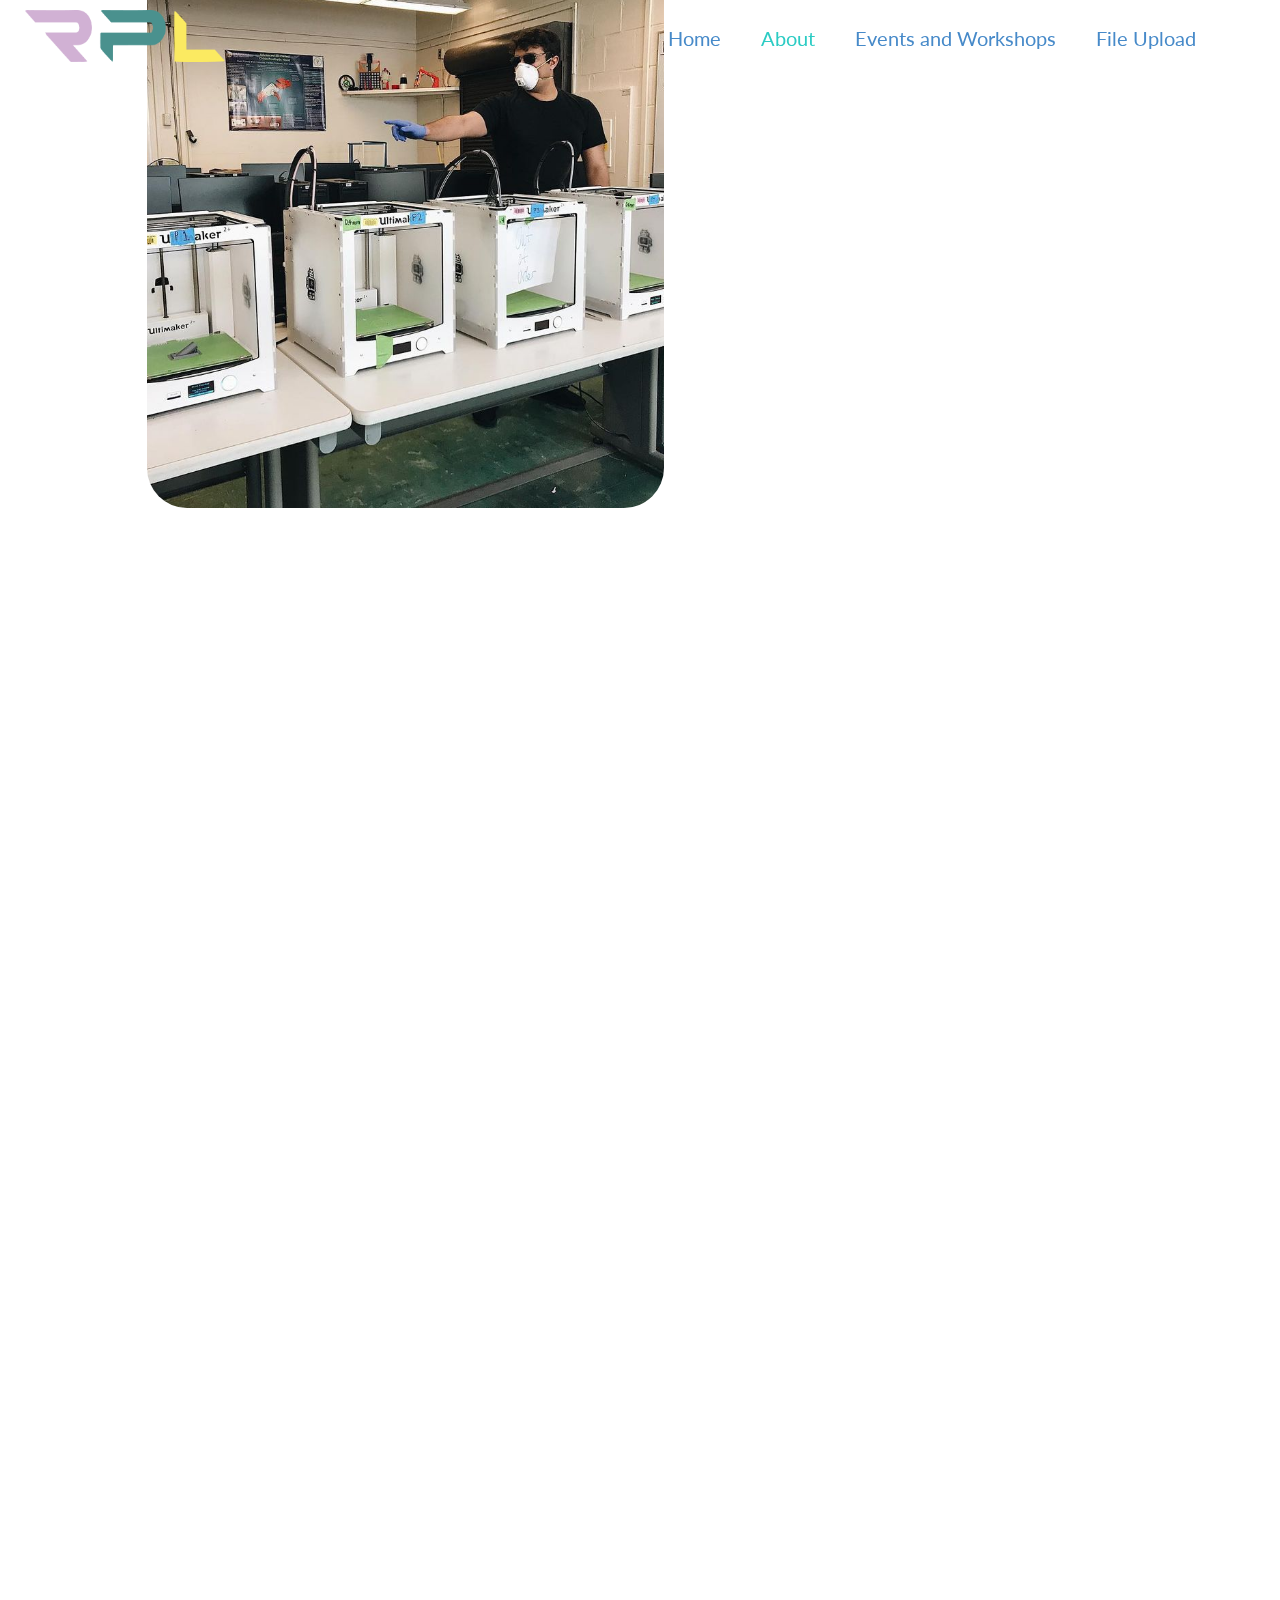
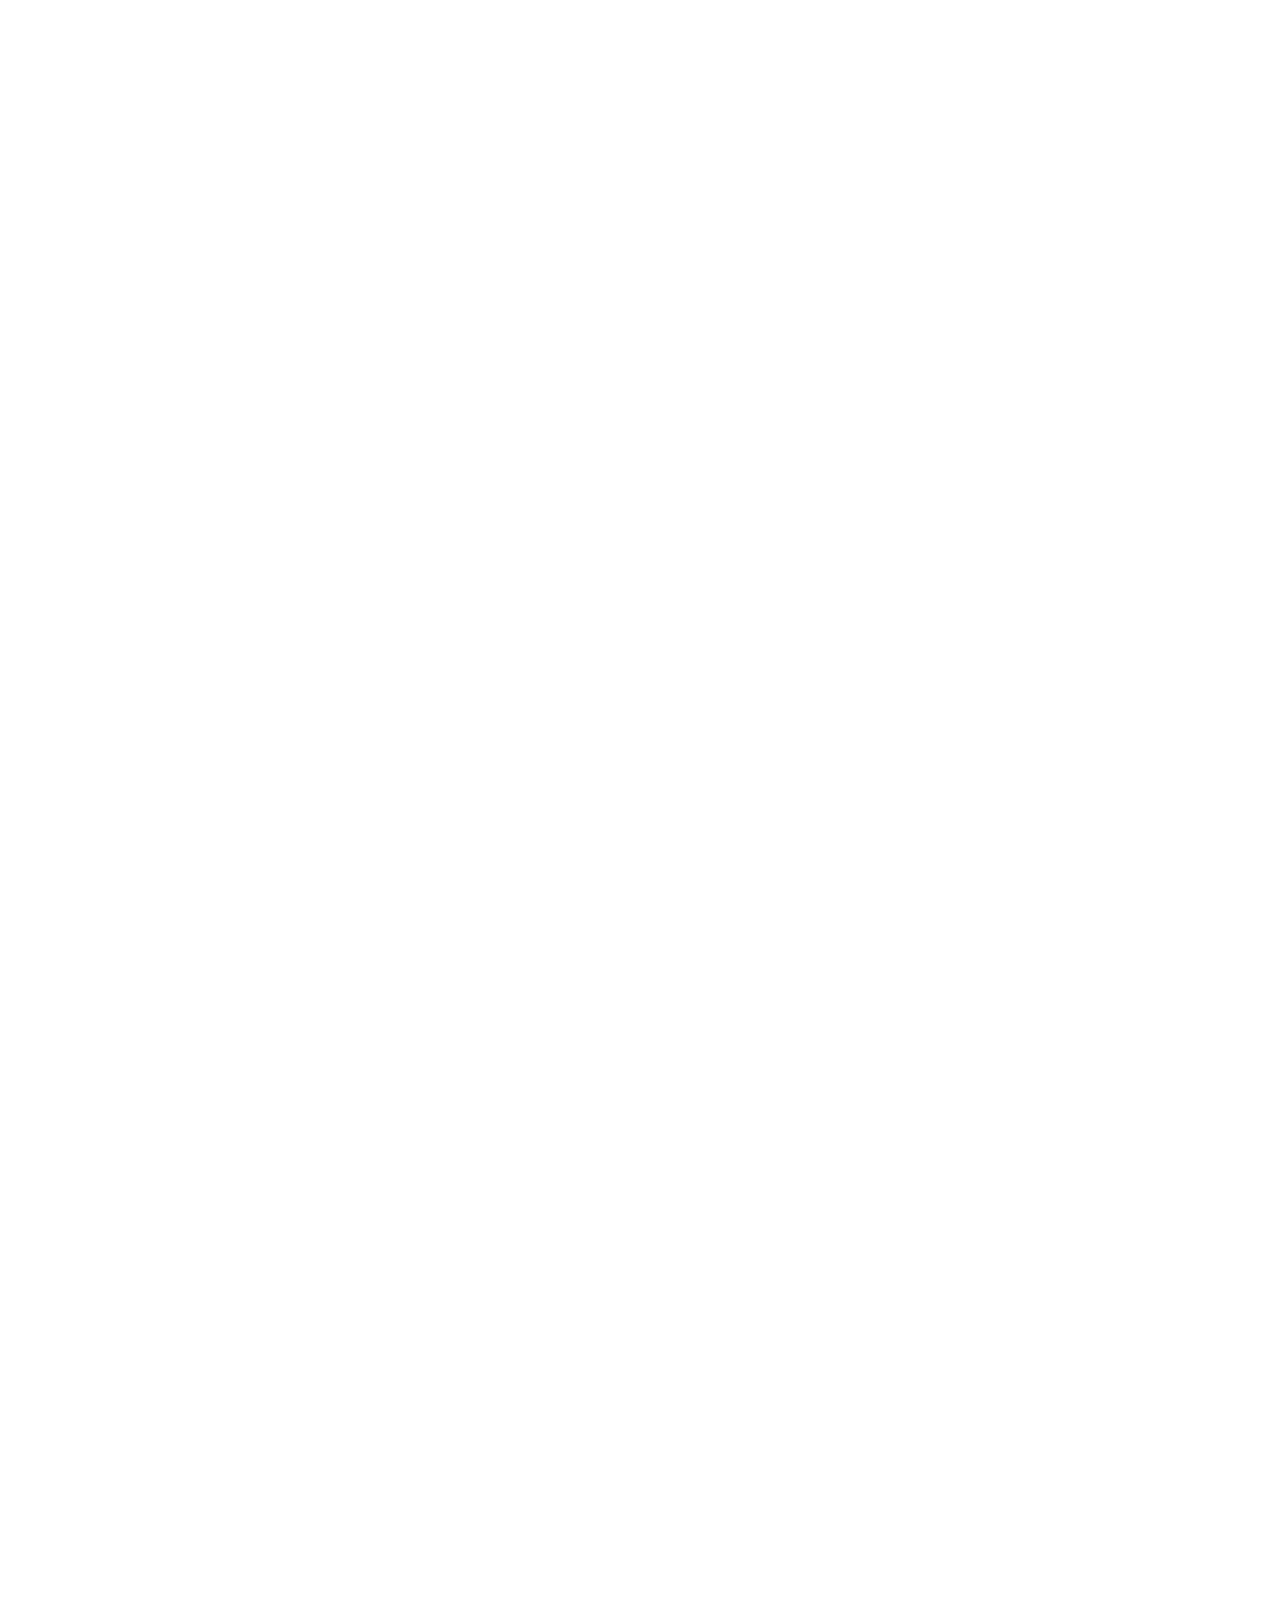
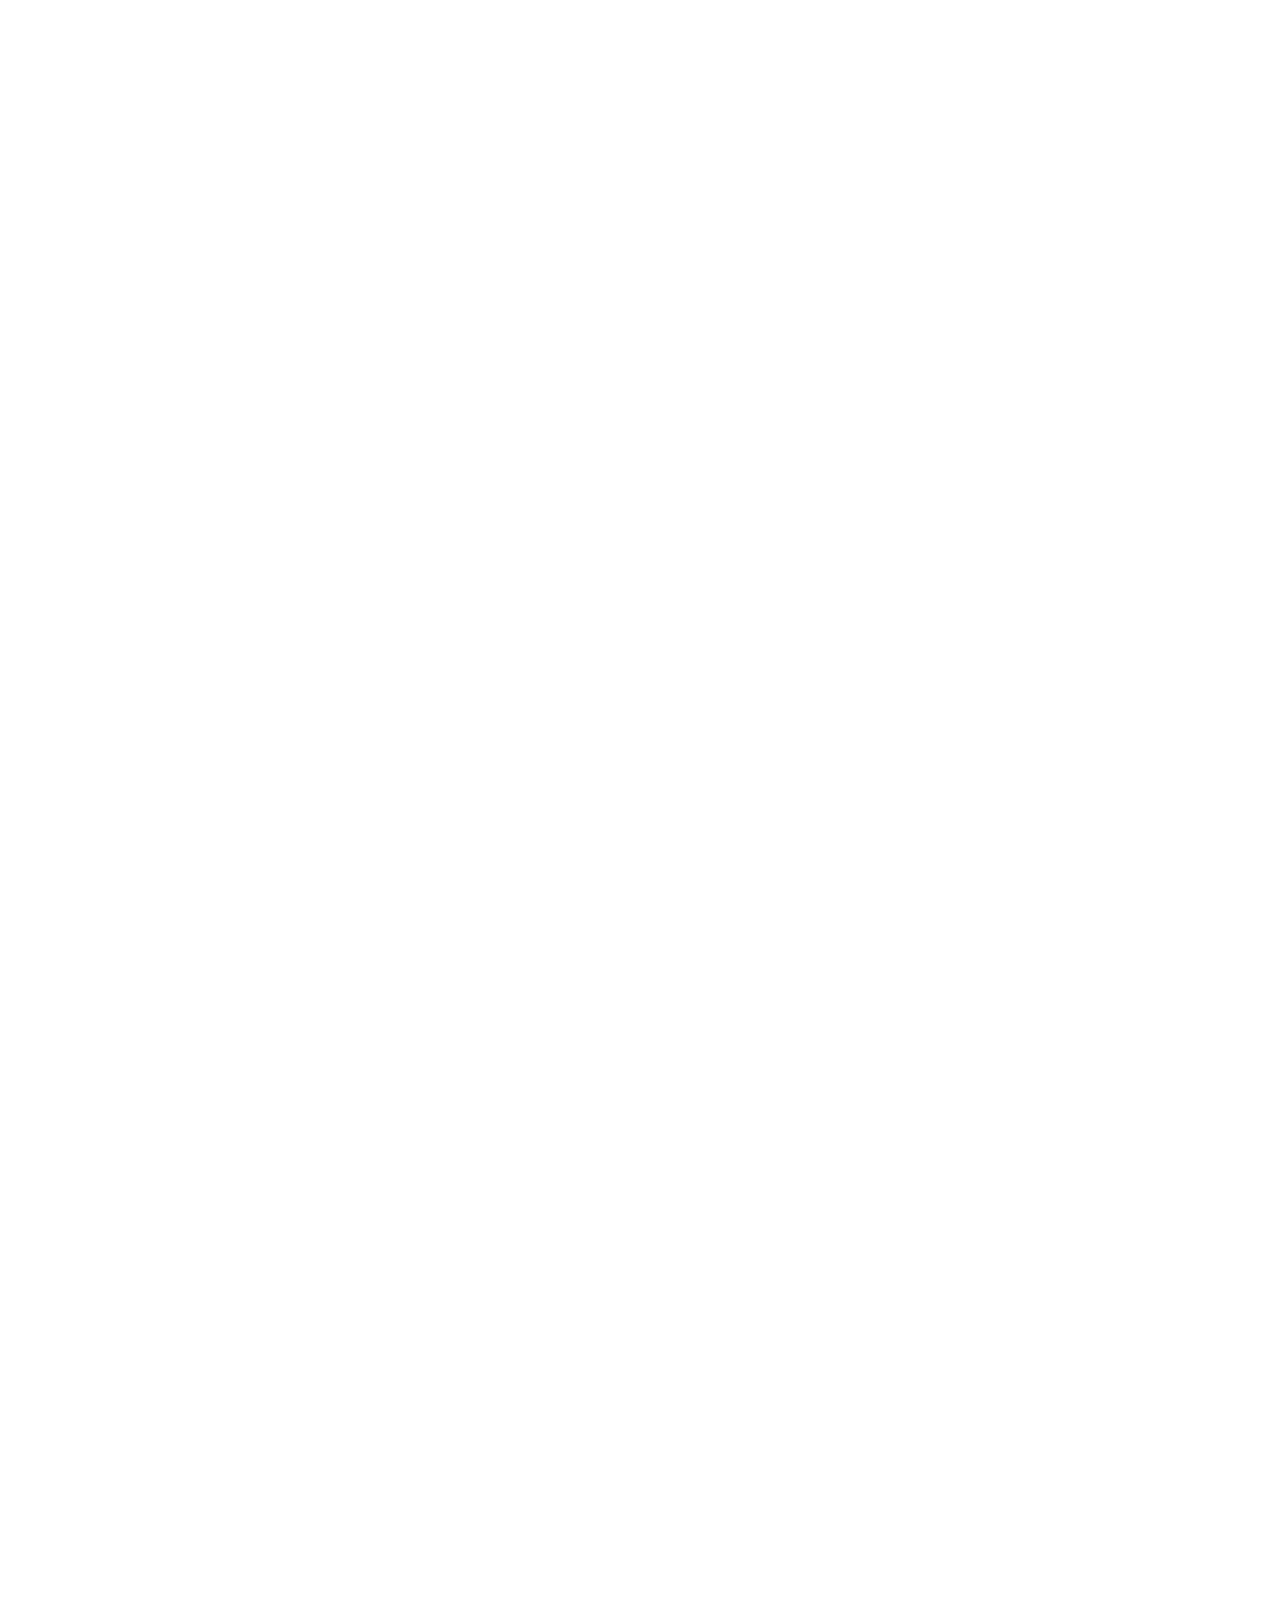
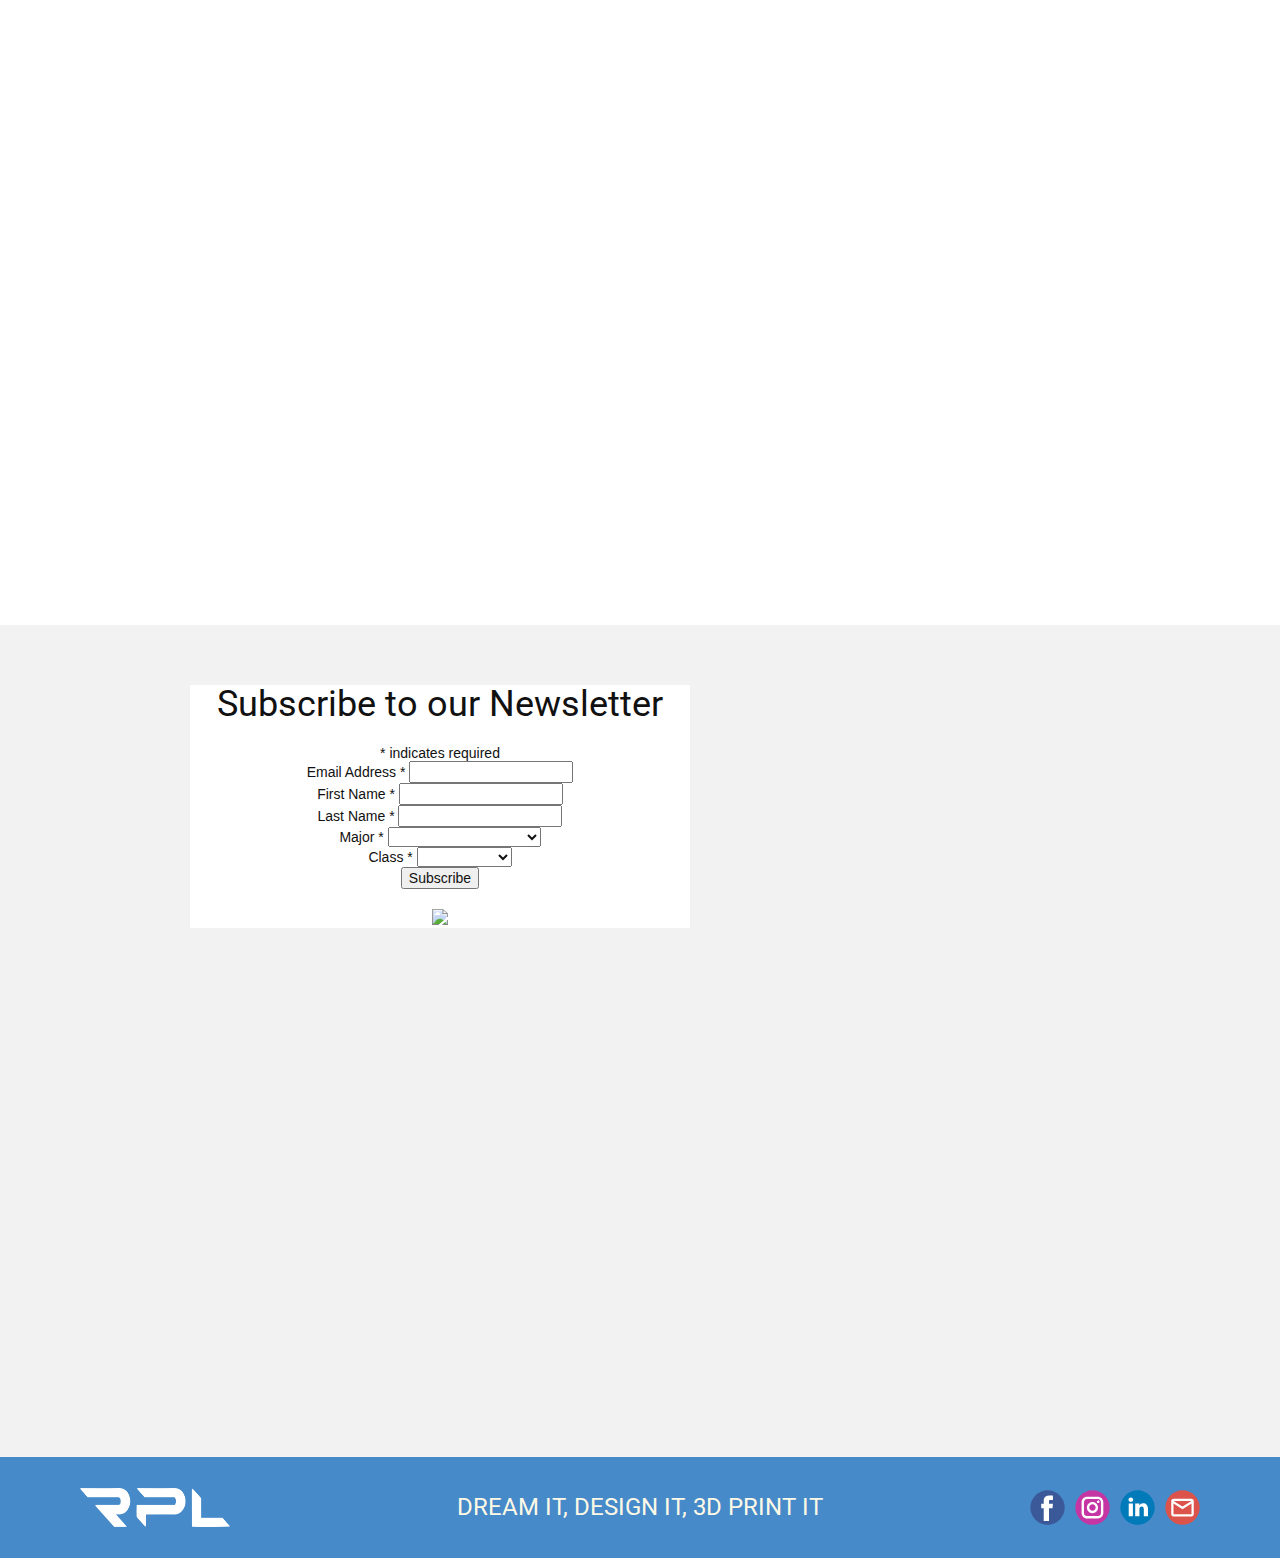
==== commit 04c8aa93: "Add files via upload" ====
--- a/About.html
+++ b/About.html
@@ -5,18 +5,15 @@
     <meta charset="utf-8">
     <meta name="keywords" content="Rapid PrototypingLab, Meet TheBoard, Our Amazing Volunteers!, RPL Positions, Future Goals, Contact Us">
     <meta name="description" content="">
-    <meta name="page_type" content="np-template-header-footer-from-plugin">
     <title>About</title>
     <link rel="stylesheet" href="nicepage.css" media="screen">
 <link rel="stylesheet" href="About.css" media="screen">
-    <script class="u-script" type="text/javascript" src="jquery.js" defer=""></script>
+    <script class="u-script" type="text/javascript" src="jquery-1.9.1.min.js" defer=""></script>
     <script class="u-script" type="text/javascript" src="nicepage.js" defer=""></script>
-    <meta name="generator" content="Nicepage 4.8.2, nicepage.com">
+    <meta name="generator" content="Nicepage 4.11.5, nicepage.com">
     <link rel="icon" href="images/favicon1.png">
     <link id="u-theme-google-font" rel="stylesheet" href="https://fonts.googleapis.com/css?family=Roboto:100,100i,300,300i,400,400i,500,500i,700,700i,900,900i|Open+Sans:300,300i,400,400i,500,500i,600,600i,700,700i,800,800i">
     <link id="u-page-google-font" rel="stylesheet" href="https://fonts.googleapis.com/css?family=Montserrat:100,100i,200,200i,300,300i,400,400i,500,500i,600,600i,700,700i,800,800i,900,900i|Oswald:200,300,400,500,600,700|Lato:100,100i,300,300i,400,400i,700,700i,900,900i">
-    
-    
     
     
     
@@ -28,7 +25,7 @@
 		"@context": "http://schema.org",
 		"@type": "Organization",
 		"name": "RapidPrototypingLab",
-		"logo": "images/NewRPLLogoColor.png",
+		"logo": "images/be57e029-41bc-498b-ba06-7ad2286076a7.png",
 		"sameAs": [
 				"https://www.facebook.com/RPLSFSU/",
 				"https://www.instagram.com/rplsfsu/?hl=en",
@@ -41,45 +38,46 @@
     <meta property="og:description" content="">
     <meta property="og:type" content="website">
   </head>
-  <body class="u-body u-xl-mode"><header class="u-clearfix u-gradient u-header u-sticky u-sticky-b5c6 u-header" id="sec-19d4"><div class="u-clearfix u-sheet u-sheet-1">
-        <a href="https://nicepage.com" class="u-image u-logo u-image-1" data-image-width="1154" data-image-height="300">
-          <img src="images/NewRPLLogoColor.png" class="u-logo-image u-logo-image-1">
-        </a>
-        <nav class="u-menu u-menu-dropdown u-offcanvas u-menu-1">
-          <div class="menu-collapse u-custom-font u-font-lato" style="font-size: 1rem; letter-spacing: 0px;">
-            <a class="u-button-style u-custom-color u-custom-left-right-menu-spacing u-custom-padding-bottom u-custom-text-active-color u-custom-text-color u-custom-text-hover-color u-custom-top-bottom-menu-spacing u-nav-link u-text-active-palette-1-base u-text-hover-palette-2-base" href="#">
-              <svg class="u-svg-link" viewBox="0 0 24 24"><use xmlns:xlink="http://www.w3.org/1999/xlink" xlink:href="#menu-hamburger"></use></svg>
-              <svg class="u-svg-content" version="1.1" id="menu-hamburger" viewBox="0 0 16 16" x="0px" y="0px" xmlns:xlink="http://www.w3.org/1999/xlink" xmlns="http://www.w3.org/2000/svg"><g><rect y="1" width="16" height="2"></rect><rect y="7" width="16" height="2"></rect><rect y="13" width="16" height="2"></rect>
+  <body class="u-body u-xl-mode"><header class="u-align-center-lg u-align-center-md u-align-center-sm u-align-center-xl u-align-right-xs u-clearfix u-header u-sticky u-sticky-b5c6 u-header" id="sec-19d4"><a href="Home.html" data-page-id="1767249" class="u-image u-logo u-image-1" data-image-width="1154" data-image-height="300" title="Home">
+        <img src="images/be57e029-41bc-498b-ba06-7ad2286076a7.png" class="u-logo-image u-logo-image-1">
+      </a><nav class="u-menu u-menu-dropdown u-offcanvas u-menu-1">
+        <div class="menu-collapse u-custom-font u-font-lato" style="font-size: 1.25rem; letter-spacing: 0px;">
+          <a class="u-button-style u-custom-color u-custom-left-right-menu-spacing u-custom-padding-bottom u-custom-text-active-color u-custom-text-color u-custom-text-hover-color u-custom-top-bottom-menu-spacing u-nav-link u-text-active-palette-1-base u-text-hover-palette-2-base" href="#">
+            <svg class="u-svg-link" viewBox="0 0 24 24"><use xmlns:xlink="http://www.w3.org/1999/xlink" xlink:href="#menu-hamburger"></use></svg>
+            <svg class="u-svg-content" version="1.1" id="menu-hamburger" viewBox="0 0 16 16" x="0px" y="0px" xmlns:xlink="http://www.w3.org/1999/xlink" xmlns="http://www.w3.org/2000/svg"><g><rect y="1" width="16" height="2"></rect><rect y="7" width="16" height="2"></rect><rect y="13" width="16" height="2"></rect>
 </g></svg>
-            </a>
-          </div>
-          <div class="u-custom-menu u-nav-container">
-            <ul class="u-custom-font u-font-lato u-nav u-unstyled u-nav-1"><li class="u-nav-item"><a class="u-button-style u-nav-link u-text-active-palette-4-base u-text-hover-palette-2-base u-text-palette-1-base" href="Home.html" style="padding: 10px 20px;">Home</a>
-</li><li class="u-nav-item"><a class="u-button-style u-nav-link u-text-active-palette-4-base u-text-hover-palette-2-base u-text-palette-1-base" href="About.html" style="padding: 10px 20px;">About</a>
+          </a>
+        </div>
+        <div class="u-custom-menu u-nav-container">
+          <ul class="u-custom-font u-font-lato u-nav u-unstyled u-nav-1"><li class="u-nav-item"><a class="u-button-style u-nav-link u-text-active-palette-4-base u-text-hover-palette-2-base u-text-palette-1-base" href="Home.html" style="padding: 10px 20px;">Home</a>
+</li><li class="u-nav-item"><a class="u-button-style u-nav-link u-text-active-palette-4-base u-text-hover-palette-2-base u-text-palette-1-base" href="About.html" style="padding: 10px 20px;">About</a><div class="u-nav-popup"><ul class="u-h-spacing-20 u-nav u-unstyled u-v-spacing-10 u-nav-2"><li class="u-nav-item"><a class="u-button-style u-nav-link u-white" href="Future-Equipment.html">Future Equipment</a>
+</li><li class="u-nav-item"><a class="u-button-style u-nav-link u-white" href="Membership.html">Membership</a>
+</li></ul>
+</div>
 </li><li class="u-nav-item"><a class="u-button-style u-nav-link u-text-active-palette-4-base u-text-hover-palette-2-base u-text-palette-1-base" href="Events-and-Workshops.html" style="padding: 10px 20px;">Events and Workshops</a>
-</li><li class="u-nav-item"><a class="u-button-style u-nav-link u-text-active-palette-4-base u-text-hover-palette-2-base u-text-palette-1-base" href="Membership.html" style="padding: 10px 20px;">Membership</a>
 </li><li class="u-nav-item"><a class="u-button-style u-nav-link u-text-active-palette-4-base u-text-hover-palette-2-base u-text-palette-1-base" href="File-Upload.html" style="padding: 10px 20px;">File Upload</a>
 </li></ul>
-          </div>
-          <div class="u-custom-menu u-nav-container-collapse">
-            <div class="u-black u-container-style u-inner-container-layout u-opacity u-opacity-95 u-sidenav">
-              <div class="u-inner-container-layout u-sidenav-overflow">
-                <div class="u-menu-close"></div>
-                <ul class="u-align-center u-nav u-popupmenu-items u-unstyled u-nav-2"><li class="u-nav-item"><a class="u-button-style u-nav-link" href="Home.html">Home</a>
-</li><li class="u-nav-item"><a class="u-button-style u-nav-link" href="About.html">About</a>
+        </div>
+        <div class="u-custom-menu u-nav-container-collapse">
+          <div class="u-black u-container-style u-inner-container-layout u-opacity u-opacity-95 u-sidenav">
+            <div class="u-inner-container-layout u-sidenav-overflow">
+              <div class="u-menu-close"></div>
+              <ul class="u-align-center u-nav u-popupmenu-items u-unstyled u-nav-3"><li class="u-nav-item"><a class="u-button-style u-nav-link" href="Home.html">Home</a>
+</li><li class="u-nav-item"><a class="u-button-style u-nav-link" href="About.html">About</a><div class="u-nav-popup"><ul class="u-h-spacing-20 u-nav u-unstyled u-v-spacing-10 u-nav-4"><li class="u-nav-item"><a class="u-button-style u-nav-link" href="Future-Equipment.html">Future Equipment</a>
+</li><li class="u-nav-item"><a class="u-button-style u-nav-link" href="Membership.html">Membership</a>
+</li></ul>
+</div>
 </li><li class="u-nav-item"><a class="u-button-style u-nav-link" href="Events-and-Workshops.html">Events and Workshops</a>
-</li><li class="u-nav-item"><a class="u-button-style u-nav-link" href="Membership.html">Membership</a>
 </li><li class="u-nav-item"><a class="u-button-style u-nav-link" href="File-Upload.html">File Upload</a>
 </li></ul>
-              </div>
-            </div>
-            <div class="u-black u-menu-overlay u-opacity u-opacity-70"></div>
-          </div>
-        </nav>
-      </div></header>
+            </div>
+          </div>
+          <div class="u-black u-menu-overlay u-opacity u-opacity-70"></div>
+        </div>
+      </nav></header>
     <section class="u-align-center u-clearfix u-section-1" id="carousel_cac0">
       <div class="u-clearfix u-sheet u-valign-middle u-sheet-1">
-        <div class="u-hover-feature u-palette-5-base u-radius-50 u-shape u-shape-round u-shape-1" data-animation-name="customAnimationIn" data-animation-duration="1000"></div>
+        <div class="u-hover-feature u-radius-50 u-shape u-shape-round u-palette-5-base u-shape-1" data-animation-name="customAnimationIn" data-animation-duration="1000"></div>
         <div class="u-clearfix u-gutter-20 u-layout-wrap u-layout-wrap-1">
           <div class="u-layout">
             <div class="u-layout-row">
@@ -110,27 +108,27 @@
             </h2>
             <div class="u-align-center u-expanded-width u-list u-list-1">
               <div class="u-repeater u-repeater-1">
-                <div class="u-align-center u-container-style u-custom-item u-hover-feature u-list-item u-palette-4-base u-radius-50 u-repeater-item u-shape-round u-list-item-1" data-animation-name="customAnimationIn" data-animation-duration="1500" data-animation-delay="250" data-animation-out="0">
+                <div class="u-align-center u-container-style u-custom-item u-hover-feature u-list-item u-repeater-item u-shape-round u-radius-50 u-palette-4-base u-list-item-1" data-animation-name="customAnimationIn" data-animation-duration="1500" data-animation-delay="250" data-animation-out="0">
                   <div class="u-container-layout u-similar-container u-container-layout-2">
-                    <img alt="" class="u-hover-feature u-image u-image-round u-radius-25 u-image-1" data-image-width="1280" data-image-height="1280" src="images/870562e1978458feaff7e23cc806568474b5d66955258ed345ae5ae10c06a11a4727afb3faddccdae7a659ebb9e3cc6dde77dd44457b7d82045ed8_1280-20.png">
+                    <img alt="" class="u-hover-feature u-image u-image-round u-radius-25 u-image-1" data-image-width="1280" data-image-height="1280" src="images/9993f6f7-8b2e-4ca8-a941-24549d091197.png">
                     <h3 class="u-align-center u-custom-font u-font-oswald u-text u-text-2">Officer Name</h3>
-                    <p class="u-align-center u-text u-text-body-color u-text-3">Position</p>
+                    <p class="u-align-center u-text u-text-body-color u-text-3">Chief of Operations</p>
                     <p class="u-align-center u-text u-text-4">Glavi amet ritnisl libero molestie ante ut fringilla purus eros quis glavrid from dolor amet iquam lorem bibendum</p>
                   </div>
                 </div>
-                <div class="u-align-center u-container-style u-custom-item u-hover-feature u-list-item u-radius-50 u-repeater-item u-shape-round u-white u-list-item-2" data-animation-name="customAnimationIn" data-animation-duration="1500" data-animation-delay="1000" data-animation-out="0">
+                <div class="u-align-center u-container-style u-custom-item u-hover-feature u-list-item u-repeater-item u-shape-round u-radius-50 u-white u-list-item-2" data-animation-name="customAnimationIn" data-animation-duration="1500" data-animation-delay="1000" data-animation-out="0">
                   <div class="u-container-layout u-similar-container u-container-layout-3">
-                    <img alt="" class="u-hover-feature u-image u-image-round u-radius-25 u-image-2" src="images/870562e1978458feaff7e23cc806568474b5d66955258ed345ae5ae10c06a11a4727afb3faddccdae7a659ebb9e3cc6dde77dd44457b7d82045ed8_1280-18.png" data-image-width="1280" data-image-height="1280">
+                    <img alt="" class="u-hover-feature u-image u-image-round u-radius-25 u-image-2" src="images/9993f6f7-8b2e-4ca8-a941-24549d091197.png" data-image-width="1280" data-image-height="1280">
                     <h3 class="u-align-center u-custom-font u-font-oswald u-text u-text-5"> Officer Name</h3>
-                    <p class="u-align-center u-text u-text-body-color u-text-6"> Position</p>
+                    <p class="u-align-center u-text u-text-body-color u-text-6"> Treasurer</p>
                     <p class="u-align-center u-text u-text-7">Glavi amet ritnisl libero molestie ante ut fringilla purus eros quis glavrid from dolor amet iquam lorem bibendum</p>
                   </div>
                 </div>
-                <div class="u-align-center u-container-style u-custom-item u-hover-feature u-list-item u-palette-4-base u-radius-50 u-repeater-item u-shape-round u-list-item-3" data-animation-name="customAnimationIn" data-animation-duration="1500" data-animation-delay="1500" data-animation-out="0">
+                <div class="u-align-center u-container-style u-custom-item u-hover-feature u-list-item u-repeater-item u-shape-round u-radius-50 u-palette-4-base u-list-item-3" data-animation-name="customAnimationIn" data-animation-duration="1500" data-animation-delay="1500" data-animation-out="0">
                   <div class="u-container-layout u-similar-container u-container-layout-4">
-                    <img alt="" class="u-hover-feature u-image u-image-round u-radius-25 u-image-3" src="images/870562e1978458feaff7e23cc806568474b5d66955258ed345ae5ae10c06a11a4727afb3faddccdae7a659ebb9e3cc6dde77dd44457b7d82045ed8_1280-19.png" data-image-width="1280" data-image-height="1280">
+                    <img alt="" class="u-hover-feature u-image u-image-round u-radius-25 u-image-3" src="images/9993f6f7-8b2e-4ca8-a941-24549d091197.png" data-image-width="1280" data-image-height="1280">
                     <h3 class="u-align-center u-custom-font u-font-oswald u-text u-text-8"> Officer Name</h3>
-                    <p class="u-align-center u-text u-text-body-color u-text-9"> Position</p>
+                    <p class="u-align-center u-text u-text-body-color u-text-9"> Members Chair</p>
                     <p class="u-align-center u-text u-text-10">Glavi amet ritnisl libero molestie ante ut fringilla purus eros quis glavrid from dolor amet iquam lorem bibendum</p>
                   </div>
                 </div>
@@ -138,19 +136,19 @@
             </div>
             <div class="u-align-center u-list u-list-2">
               <div class="u-repeater u-repeater-2">
-                <div class="u-align-center u-container-style u-custom-item u-hover-feature u-list-item u-palette-1-base u-radius-50 u-repeater-item u-shape-round u-list-item-4" data-animation-name="customAnimationIn" data-animation-duration="1500" data-animation-delay="2000" data-animation-out="0">
+                <div class="u-align-center u-container-style u-custom-item u-hover-feature u-list-item u-repeater-item u-shape-round u-radius-50 u-palette-1-base u-list-item-4" data-animation-name="customAnimationIn" data-animation-duration="1500" data-animation-delay="2000" data-animation-out="0">
                   <div class="u-container-layout u-similar-container u-container-layout-5">
-                    <img alt="" class="u-hover-feature u-image u-image-round u-radius-25 u-image-4" data-image-width="1280" data-image-height="1280" src="images/870562e1978458feaff7e23cc806568474b5d66955258ed345ae5ae10c06a11a4727afb3faddccdae7a659ebb9e3cc6dde77dd44457b7d82045ed8_1280-16.png">
+                    <img alt="" class="u-hover-feature u-image u-image-round u-radius-25 u-image-4" data-image-width="1280" data-image-height="1280" src="images/9993f6f7-8b2e-4ca8-a941-24549d091197.png">
                     <h3 class="u-align-center u-custom-font u-font-oswald u-text u-text-11">Officer Name</h3>
-                    <p class="u-align-center u-text u-text-body-color u-text-12">Position</p>
+                    <p class="u-align-center u-text u-text-body-color u-text-12">Events Coordinator</p>
                     <p class="u-align-center u-text u-text-13">Glavi amet ritnisl libero molestie ante ut fringilla purus eros quis glavrid from dolor amet iquam lorem bibendum</p>
                   </div>
                 </div>
-                <div class="u-align-center u-container-style u-custom-item u-hover-feature u-list-item u-palette-1-base u-radius-50 u-repeater-item u-shape-round u-list-item-5" data-animation-name="customAnimationIn" data-animation-duration="1500" data-animation-delay="2500" data-animation-out="0">
+                <div class="u-align-center u-container-style u-custom-item u-hover-feature u-list-item u-repeater-item u-shape-round u-radius-50 u-palette-1-base u-list-item-5" data-animation-name="customAnimationIn" data-animation-duration="1500" data-animation-delay="2500" data-animation-out="0">
                   <div class="u-container-layout u-similar-container u-container-layout-6">
-                    <img alt="" class="u-hover-feature u-image u-image-round u-radius-25 u-image-5" src="images/870562e1978458feaff7e23cc806568474b5d66955258ed345ae5ae10c06a11a4727afb3faddccdae7a659ebb9e3cc6dde77dd44457b7d82045ed8_1280-17.png" data-image-width="1280" data-image-height="1280">
+                    <img alt="" class="u-hover-feature u-image u-image-round u-radius-25 u-image-5" src="images/9993f6f7-8b2e-4ca8-a941-24549d091197.png" data-image-width="1280" data-image-height="1280">
                     <h3 class="u-align-center u-custom-font u-font-oswald u-text u-text-14"> Officer Name</h3>
-                    <p class="u-align-center u-text u-text-body-color u-text-15"> Position</p>
+                    <p class="u-align-center u-text u-text-body-color u-text-15">Media Manager</p>
                     <p class="u-align-center u-text u-text-16">Glavi amet ritnisl libero molestie ante ut fringilla purus eros quis glavrid from dolor amet iquam lorem bibendum</p>
                   </div>
                 </div>
@@ -171,77 +169,77 @@
       
     </section>
     <section class="u-align-center u-clearfix u-section-3" id="sec-b0c5">
-      <div class="u-clearfix u-sheet u-sheet-1">
-        <h2 class="u-text u-text-default u-text-1" data-animation-name="bounceIn" data-animation-duration="1000" data-animation-direction="" data-animation-out="0">Our Amazing Volunteers!</h2>
+      <div class="u-clearfix u-sheet u-valign-middle u-sheet-1">
+        <h2 class="u-text u-text-default u-text-1" data-animation-name="bounceIn" data-animation-duration="1000" data-animation-direction="" data-animation-out="0">Our Amazing Interns!</h2>
         <div class="u-align-center u-list u-list-1">
           <div class="u-repeater u-repeater-1">
-            <div class="u-align-center u-container-style u-hover-feature u-image u-image-round u-list-item u-radius-50 u-repeater-item u-shape-round u-image-1" src="" data-image-width="500" data-image-height="500" data-animation-name="customAnimationIn" data-animation-duration="2000" data-animation-delay="250" data-animation-out="0">
+            <div class="u-align-center u-container-style u-hover-feature u-image u-image-round u-list-item u-repeater-item u-shape-round u-radius-50 u-image-1" src="" data-image-width="500" data-image-height="500" data-animation-name="customAnimationIn" data-animation-duration="2000" data-animation-delay="250" data-animation-out="0">
               <div class="u-container-layout u-similar-container u-valign-bottom u-container-layout-1">
                 <h4 class="u-text u-text-2">Name</h4>
                 <p class="u-text u-text-3">Major</p>
               </div>
             </div>
-            <div class="u-align-center u-container-style u-hover-feature u-image u-image-round u-list-item u-radius-50 u-repeater-item u-shape-round u-image-2" src="" data-image-width="500" data-image-height="500" data-animation-name="customAnimationIn" data-animation-duration="2000" data-animation-delay="250">
+            <div class="u-align-center u-container-style u-hover-feature u-image u-image-round u-list-item u-repeater-item u-shape-round u-radius-50 u-image-2" src="" data-image-width="500" data-image-height="500" data-animation-name="customAnimationIn" data-animation-duration="2000" data-animation-delay="250">
               <div class="u-container-layout u-similar-container u-valign-bottom u-container-layout-2">
                 <h4 class="u-text u-text-4"> Name</h4>
                 <p class="u-text u-text-5"> Major</p>
               </div>
             </div>
-            <div class="u-align-center u-container-style u-hover-feature u-image u-image-round u-list-item u-radius-50 u-repeater-item u-shape-round u-image-3" src="" data-image-width="500" data-image-height="500" data-animation-name="customAnimationIn" data-animation-duration="2000" data-animation-delay="250">
+            <div class="u-align-center u-container-style u-hover-feature u-image u-image-round u-list-item u-repeater-item u-shape-round u-radius-50 u-image-3" src="" data-image-width="500" data-image-height="500" data-animation-name="customAnimationIn" data-animation-duration="2000" data-animation-delay="250">
               <div class="u-container-layout u-similar-container u-valign-bottom u-container-layout-3">
                 <h4 class="u-text u-text-6"> Name</h4>
                 <p class="u-text u-text-7"> Major</p>
               </div>
             </div>
-            <div class="u-align-center u-container-style u-hover-feature u-image u-image-round u-list-item u-radius-50 u-repeater-item u-shape-round u-image-4" src="" data-image-width="500" data-image-height="500" data-animation-name="customAnimationIn" data-animation-duration="2000" data-animation-delay="250">
+            <div class="u-align-center u-container-style u-hover-feature u-image u-image-round u-list-item u-repeater-item u-shape-round u-radius-50 u-image-4" src="" data-image-width="500" data-image-height="500" data-animation-name="customAnimationIn" data-animation-duration="2000" data-animation-delay="250">
               <div class="u-container-layout u-similar-container u-valign-bottom u-container-layout-4">
                 <h4 class="u-text u-text-8"> Name</h4>
                 <p class="u-text u-text-9"> Major</p>
               </div>
             </div>
-            <div class="u-align-center u-container-style u-hover-feature u-image u-image-round u-list-item u-radius-50 u-repeater-item u-shape-round u-image-5" src="" data-image-width="500" data-image-height="500" data-animation-name="customAnimationIn" data-animation-duration="2000" data-animation-delay="250">
+            <div class="u-align-center u-container-style u-hover-feature u-image u-image-round u-list-item u-repeater-item u-shape-round u-radius-50 u-image-5" src="" data-image-width="500" data-image-height="500" data-animation-name="customAnimationIn" data-animation-duration="2000" data-animation-delay="250">
               <div class="u-container-layout u-similar-container u-valign-bottom u-container-layout-5">
                 <h4 class="u-text u-text-10">Roxie Swanson</h4>
                 <p class="u-text u-text-11">Vice President</p>
               </div>
             </div>
-            <div class="u-align-center u-container-style u-hover-feature u-image u-image-round u-list-item u-radius-50 u-repeater-item u-shape-round u-image-6" src="" data-image-width="500" data-image-height="500" data-animation-name="customAnimationIn" data-animation-duration="2000" data-animation-delay="250">
+            <div class="u-align-center u-container-style u-hover-feature u-image u-image-round u-list-item u-repeater-item u-shape-round u-radius-50 u-image-6" src="" data-image-width="500" data-image-height="500" data-animation-name="customAnimationIn" data-animation-duration="2000" data-animation-delay="250">
               <div class="u-container-layout u-similar-container u-valign-bottom u-container-layout-6">
                 <h4 class="u-text u-text-12">Roxie Swanson</h4>
                 <p class="u-text u-text-13">Vice President</p>
               </div>
             </div>
-            <div class="u-align-center u-container-style u-hover-feature u-image u-image-round u-list-item u-radius-50 u-repeater-item u-shape-round u-image-7" src="" data-image-width="500" data-image-height="500" data-animation-name="customAnimationIn" data-animation-duration="2000" data-animation-delay="250">
+            <div class="u-align-center u-container-style u-hover-feature u-image u-image-round u-list-item u-repeater-item u-shape-round u-radius-50 u-image-7" src="" data-image-width="500" data-image-height="500" data-animation-name="customAnimationIn" data-animation-duration="2000" data-animation-delay="250">
               <div class="u-container-layout u-similar-container u-valign-bottom u-container-layout-7">
                 <h4 class="u-text u-text-14">Roxie Swanson</h4>
                 <p class="u-text u-text-15">Vice President</p>
               </div>
             </div>
-            <div class="u-align-center u-container-style u-hover-feature u-image u-image-round u-list-item u-radius-50 u-repeater-item u-shape-round u-image-8" src="" data-image-width="500" data-image-height="500" data-animation-name="customAnimationIn" data-animation-duration="2000" data-animation-delay="250">
+            <div class="u-align-center u-container-style u-hover-feature u-image u-image-round u-list-item u-repeater-item u-shape-round u-radius-50 u-image-8" src="" data-image-width="500" data-image-height="500" data-animation-name="customAnimationIn" data-animation-duration="2000" data-animation-delay="250">
               <div class="u-container-layout u-similar-container u-valign-bottom u-container-layout-8">
                 <h4 class="u-text u-text-16">Roxie Swanson</h4>
                 <p class="u-text u-text-17">Vice President</p>
               </div>
             </div>
-            <div class="u-align-center u-container-style u-hover-feature u-image u-image-round u-list-item u-radius-50 u-repeater-item u-shape-round u-image-9" src="" data-image-width="500" data-image-height="500" data-animation-name="customAnimationIn" data-animation-duration="2000" data-animation-delay="250">
+            <div class="u-align-center u-container-style u-hover-feature u-image u-image-round u-list-item u-repeater-item u-shape-round u-radius-50 u-image-9" src="" data-image-width="500" data-image-height="500" data-animation-name="customAnimationIn" data-animation-duration="2000" data-animation-delay="250">
               <div class="u-container-layout u-similar-container u-valign-bottom u-container-layout-9">
                 <h4 class="u-text u-text-18">Roxie Swanson</h4>
                 <p class="u-text u-text-19">Vice President</p>
               </div>
             </div>
-            <div class="u-align-center u-container-style u-hover-feature u-image u-image-round u-list-item u-radius-50 u-repeater-item u-shape-round u-image-10" src="" data-image-width="500" data-image-height="500" data-animation-name="customAnimationIn" data-animation-duration="2000" data-animation-delay="250">
+            <div class="u-align-center u-container-style u-hover-feature u-image u-image-round u-list-item u-repeater-item u-shape-round u-radius-50 u-image-10" src="" data-image-width="500" data-image-height="500" data-animation-name="customAnimationIn" data-animation-duration="2000" data-animation-delay="250">
               <div class="u-container-layout u-similar-container u-valign-bottom u-container-layout-10">
                 <h4 class="u-text u-text-20">Roxie Swanson</h4>
                 <p class="u-text u-text-21">Vice President</p>
               </div>
             </div>
-            <div class="u-align-center u-container-style u-hover-feature u-image u-image-round u-list-item u-radius-50 u-repeater-item u-shape-round u-image-11" src="" data-image-width="500" data-image-height="500" data-animation-name="customAnimationIn" data-animation-duration="2000" data-animation-delay="250">
+            <div class="u-align-center u-container-style u-hover-feature u-image u-image-round u-list-item u-repeater-item u-shape-round u-radius-50 u-image-11" src="" data-image-width="500" data-image-height="500" data-animation-name="customAnimationIn" data-animation-duration="2000" data-animation-delay="250">
               <div class="u-container-layout u-similar-container u-valign-bottom u-container-layout-11">
                 <h4 class="u-text u-text-22">Roxie Swanson</h4>
                 <p class="u-text u-text-23">Vice President</p>
               </div>
             </div>
-            <div class="u-align-center u-container-style u-hover-feature u-image u-image-round u-list-item u-radius-50 u-repeater-item u-shape-round u-image-12" src="" data-image-width="500" data-image-height="500" data-animation-name="customAnimationIn" data-animation-duration="2000" data-animation-delay="250">
+            <div class="u-align-center u-container-style u-hover-feature u-image u-image-round u-list-item u-repeater-item u-shape-round u-radius-50 u-image-12" src="" data-image-width="500" data-image-height="500" data-animation-name="customAnimationIn" data-animation-duration="2000" data-animation-delay="250">
               <div class="u-container-layout u-similar-container u-valign-bottom u-container-layout-12">
                 <h4 class="u-text u-text-24">Roxie Swanson</h4>
                 <p class="u-text u-text-25">Vice President</p>
@@ -263,199 +261,7 @@
       
       
     </section>
-    <section class="u-clearfix u-section-4" id="carousel_4c2d">
-      <div class="u-clearfix u-sheet u-sheet-1">
-        <div class="u-clearfix u-layout-wrap u-layout-wrap-1">
-          <div class="u-layout">
-            <div class="u-layout-row">
-              <div class="u-container-style u-layout-cell u-palette-1-base u-radius-25 u-shape-round u-size-30 u-layout-cell-1" data-animation-name="customAnimationIn" data-animation-duration="1500" data-animation-delay="750" data-animation-out="0">
-                <div class="u-container-layout u-container-layout-1">
-                  <div class="u-accordion u-collapsed-by-default u-expanded-width u-spacing-10 u-accordion-1">
-                    <div class="u-accordion-item">
-                      <a class="u-accordion-link u-active-palette-3-base u-border-active-grey-75 u-border-hover-grey-75 u-button-style u-custom-font u-heading-font u-radius-25 u-text-active-black u-text-body-color u-white u-accordion-link-1" id="link-accordion-f752" aria-controls="accordion-f752" aria-selected="false">
-                        <span class="u-accordion-link-text">RPL Chief of Operations<br>
-                        </span><span class="u-accordion-link-icon u-icon u-text-black u-icon-1"><svg class="u-svg-link" preserveAspectRatio="xMidYMin slice" viewBox="0 0 494.148 494.148" style=""><use xmlns:xlink="http://www.w3.org/1999/xlink" xlink:href="#svg-9a5d"></use></svg><svg class="u-svg-content" viewBox="0 0 494.148 494.148" x="0px" y="0px" id="svg-9a5d" style="enable-background:new 0 0 494.148 494.148;"><g><g><path d="M405.284,201.188L130.804,13.28C118.128,4.596,105.356,0,94.74,0C74.216,0,61.52,16.472,61.52,44.044v406.124    c0,27.54,12.68,43.98,33.156,43.98c10.632,0,23.2-4.6,35.904-13.308l274.608-187.904c17.66-12.104,27.44-28.392,27.44-45.884    C432.632,229.572,422.964,213.288,405.284,201.188z"></path>
-</g>
-</g></svg></span>
-                      </a>
-                      <div class="u-accordion-pane u-container-style u-shape-rectangle u-accordion-pane-1" id="accordion-f752" aria-labelledby="link-accordion-f752">
-                        <div class="u-container-layout u-container-layout-2">
-                          <p class="u-text u-text-default u-text-1">Works with the School of Engineering to reserve a room for the RPL and set the hours for each semester.<br>
-                            <br>Creates the agenda and facilitates the board meetings to keep track of the timelines and ensure operations are on track.<br>
-                            <br>In charge of general repairs to 3D printers and other machinery. If repairs are out of scope then work with the School of Engineering to repair or replace machinery.<br>
-                            <br>Responsible for reregistering the RPL every semester.<br>
-                            <br>Runs the monthly members general meeting where members learn the updated goals of the RPL and upcoming events.
-                          </p>
-                        </div>
-                      </div>
-                    </div>
-                    <div class="u-accordion-item">
-                      <a class="u-accordion-link u-active-palette-3-base u-border-active-grey-75 u-border-hover-grey-75 u-button-style u-custom-font u-heading-font u-radius-25 u-text-active-black u-text-body-color u-white u-accordion-link-2" id="link-accordion-c23a" aria-controls="accordion-c23a" aria-selected="false">
-                        <span class="u-accordion-link-text">Treasurer</span><span class="u-accordion-link-icon u-icon u-text-black u-icon-2"><svg class="u-svg-link" preserveAspectRatio="xMidYMin slice" viewBox="0 0 494.148 494.148" style=""><use xmlns:xlink="http://www.w3.org/1999/xlink" xlink:href="#svg-0cc5"></use></svg><svg class="u-svg-content" viewBox="0 0 494.148 494.148" x="0px" y="0px" id="svg-0cc5" style="enable-background:new 0 0 494.148 494.148;"><g><g><path d="M405.284,201.188L130.804,13.28C118.128,4.596,105.356,0,94.74,0C74.216,0,61.52,16.472,61.52,44.044v406.124    c0,27.54,12.68,43.98,33.156,43.98c10.632,0,23.2-4.6,35.904-13.308l274.608-187.904c17.66-12.104,27.44-28.392,27.44-45.884    C432.632,229.572,422.964,213.288,405.284,201.188z"></path>
-</g>
-</g></svg></span>
-                      </a>
-                      <div class="u-accordion-pane u-container-style u-shape-rectangle u-accordion-pane-2" id="accordion-c23a" aria-labelledby="link-accordion-c23a">
-                        <div class="u-container-layout u-container-layout-3">
-                          <p class="u-text u-text-default u-text-2">Responsible for creating budget requests for ASI (Associated Student) funding operating budget that covers material costs for students and parts to repair machines.<br>
-                            <br>Must attend ASI funding meetings to get approval for the budget requests.<br>
-                            <br>Main person in charge of submitting sponsorship requests to companies<br>
-                            <br>Reports the membership payments to the Members Chair
-                          </p>
-                        </div>
-                      </div>
-                    </div>
-                    <div class="u-accordion-item">
-                      <a class="u-accordion-link u-active-palette-3-base u-border-active-grey-75 u-border-hover-grey-75 u-button-style u-custom-font u-heading-font u-radius-25 u-text-active-black u-text-body-color u-white u-accordion-link-3" id="link-accordion-aae7" aria-controls="accordion-aae7" aria-selected="false">
-                        <span class="u-accordion-link-text">Members Chair</span><span class="u-accordion-link-icon u-icon u-text-black u-icon-3"><svg class="u-svg-link" preserveAspectRatio="xMidYMin slice" viewBox="0 0 494.148 494.148" style=""><use xmlns:xlink="http://www.w3.org/1999/xlink" xlink:href="#svg-a36a"></use></svg><svg class="u-svg-content" viewBox="0 0 494.148 494.148" x="0px" y="0px" id="svg-a36a" style="enable-background:new 0 0 494.148 494.148;"><g><g><path d="M405.284,201.188L130.804,13.28C118.128,4.596,105.356,0,94.74,0C74.216,0,61.52,16.472,61.52,44.044v406.124    c0,27.54,12.68,43.98,33.156,43.98c10.632,0,23.2-4.6,35.904-13.308l274.608-187.904c17.66-12.104,27.44-28.392,27.44-45.884    C432.632,229.572,422.964,213.288,405.284,201.188z"></path>
-</g>
-</g></svg></span>
-                      </a>
-                      <div class="u-accordion-pane u-container-style u-shape-rectangle u-accordion-pane-3" id="accordion-aae7" aria-labelledby="link-accordion-aae7">
-                        <div class="u-container-layout u-container-layout-4">
-                          <p class="u-text u-text-default u-text-3">Main contact for members regarding membership questions. In charge of updating members status based on payment status<br>
-                            <br>In charge of training Interns/Volunteers on how to use 3D printers and software.<br>
-                            <br>Responsible for collecting members feedback for future events, workshops, technologies, and materials
-                          </p>
-                        </div>
-                      </div>
-                    </div>
-                    <div class="u-accordion-item">
-                      <a class="u-accordion-link u-active-palette-3-base u-border-active-grey-75 u-border-hover-grey-75 u-button-style u-custom-font u-heading-font u-radius-25 u-text-active-black u-text-body-color u-white u-accordion-link-4" id="link-dea5" aria-controls="dea5" aria-selected="false">
-                        <span class="u-accordion-link-text">Events Coordinator</span><span class="u-accordion-link-icon u-file-icon u-icon u-text-black u-icon-4"><img src="images/16.png" alt=""></span>
-                      </a>
-                      <div class="u-accordion-pane u-container-style u-shape-rectangle u-accordion-pane-4" id="dea5" aria-labelledby="link-dea5">
-                        <div class="u-container-layout u-container-layout-5">
-                          <p class="u-text u-text-default u-text-4">The Events Coordinator is in charge of planning and implementing 3 events/workshops per semester. Must be related to improving students technical abilities.<br>
-                            <br>In charge of creating budget for events so that the Treasurer can request funding within a timely manner.<br>
-                            <br>In charge of taking photos or getting photos from volunteers for the events.
-                          </p>
-                        </div>
-                      </div>
-                    </div>
-                    <div class="u-accordion-item">
-                      <a class="u-accordion-link u-active-palette-3-base u-border-active-grey-75 u-border-hover-grey-75 u-button-style u-custom-font u-heading-font u-radius-25 u-text-active-black u-text-body-color u-white u-accordion-link-5" id="link-c574" aria-controls="c574" aria-selected="false">
-                        <span class="u-accordion-link-text">Media Manager</span><span class="u-accordion-link-icon u-file-icon u-icon u-icon-5"><img src="images/254434.png" alt=""></span>
-                      </a>
-                      <div class="u-accordion-pane u-container-style u-shape-rectangle u-accordion-pane-5" id="c574" aria-labelledby="link-c574">
-                        <div class="u-container-layout u-container-layout-6">
-                          <p class="u-text u-text-default u-text-5">In charge of all virtual medias for the RPL i.e: Instagram, LinkedIn, RPL Website, Twitch Livestreams.<br>
-                            <br>Expectations:<br>- Post on LinkedIn at least once a week<br>- Post 3 times a week on Instagram<br>- Update the RPL website with new information<br>- Create digital media utilizing the RPL Canva account
-                          </p>
-                        </div>
-                      </div>
-                    </div>
-                    <div class="u-accordion-item">
-                      <a class="u-accordion-link u-active-palette-3-base u-border-active-grey-75 u-border-hover-grey-75 u-button-style u-custom-font u-heading-font u-radius-25 u-text-active-black u-text-body-color u-white u-accordion-link-6" id="link-7c52" aria-controls="7c52" aria-selected="false">
-                        <span class="u-accordion-link-text">Intern/Volunteer</span><span class="u-accordion-link-icon u-file-icon u-icon u-icon-6"><img src="images/254434.png" alt=""></span>
-                      </a>
-                      <div class="u-accordion-pane u-container-style u-shape-rectangle u-accordion-pane-6" id="7c52" aria-labelledby="link-7c52">
-                        <div class="u-container-layout u-container-layout-7">
-                          <p class="u-text u-text-default u-text-6">Volunteers are trained on the operation of the various 3D Printers we have as well the software accompanying them. This position has the following expectations:<br>- Must be able to volunteer at least 4 hours per week<br>* Max volunteer limited to 12 students per semester<br>
-                            <br>Benefits:<br>- Able to use volunteer experience on scholarships. Faculty advisor will sign off on ours worked.<br>- Experience as a volunteer looks great on a resume
-                          </p>
-                        </div>
-                      </div>
-                    </div>
-                  </div>
-                </div>
-              </div>
-              <div class="u-container-style u-layout-cell u-size-30 u-layout-cell-2" data-animation-name="customAnimationIn" data-animation-duration="1500" data-animation-out="0">
-                <div class="u-container-layout u-valign-top u-container-layout-8">
-                  <div class="u-clearfix u-custom-html u-expanded-width u-custom-html-1">
-                    <div class="container" id="ff-compose"></div>
-                    <script async="async" defer="defer" src="https://formfacade.com/include/101571738563823633664/form/1FAIpQLSdNAPQePoglwW6gjxpocrHJDYBTNU4qie8Zt4FCwUKew6CCGA/bootstrap.js?div=ff-compose"></script>
-                  </div>
-                  <div class="u-clearfix u-custom-html u-expanded-width u-custom-html-2">
-                    <div class="container" id="ff-compose"></div>
-                    <script async="async" defer="defer" src="https://formfacade.com/include/101571738563823633664/form/1FAIpQLSdNAPQePoglwW6gjxpocrHJDYBTNU4qie8Zt4FCwUKew6CCGA/bootstrap.js?div=ff-compose"></script>
-                  </div>
-                </div>
-              </div>
-            </div>
-          </div>
-        </div>
-      </div>
-    </section>
-    <section class="u-clearfix u-palette-5-base u-section-5" id="carousel_b130">
-      <div class="u-clearfix u-sheet u-sheet-1">
-        <div class="u-container-style u-expanded-width-md u-expanded-width-sm u-expanded-width-xs u-group u-shape-rectangle u-group-1">
-          <div class="u-container-layout u-container-layout-1">
-            <h2 class="u-text u-text-default u-text-1" data-animation-name="customAnimationIn" data-animation-duration="1500" data-animation-out="0">Future Goals</h2>
-            <h5 class="u-text u-text-2" data-animation-name="customAnimationIn" data-animation-duration="1500" data-animation-delay="500" data-animation-out="0">At the RPL we are continuously investing back into our members. Take a look at the current path we have to improving our space!</h5>
-          </div>
-        </div>
-        <div class="u-clearfix u-expanded-width u-layout-wrap u-layout-wrap-1">
-          <div class="u-layout">
-            <div class="u-layout-row">
-              <div class="u-container-style u-layout-cell u-size-30 u-layout-cell-1">
-                <div class="u-container-layout u-container-layout-2">
-                  <div class="u-expanded-width u-list u-list-1">
-                    <div class="u-repeater u-repeater-1">
-                      <div class="u-container-style u-list-item u-palette-3-base u-radius-25 u-repeater-item u-shape-round u-list-item-1" data-animation-name="flipIn" data-animation-duration="1500" data-animation-direction="X" data-animation-out="0" data-animation-delay="750">
-                        <div class="u-container-layout u-similar-container u-container-layout-3">
-                          <h5 class="u-text u-text-default u-text-3">X-Carve CNC</h5>
-                          <ul class="u-text u-text-4">
-                            <li>Obtaining a CNC machine would allow members the ability to learn new methods of manufacturing that is different from additive manufacturing.</li>
-                            <li>A CNC would be beneficial for quick prototyping using materials that are too thick for laser cutters and expand the materials that can be used.</li>
-                          </ul>
-                          <a href="https://www.inventables.com/technologies/x-carve" class="u-align-center u-border-1 u-border-active-palette-2-base u-border-hover-palette-1-base u-btn u-button-style u-custom-item u-none u-text-palette-1-base u-btn-1" target="_blank">Link to Product</a>
-                        </div>
-                      </div>
-                      <div class="u-container-style u-list-item u-palette-3-base u-radius-25 u-repeater-item u-shape-round" data-animation-name="flipIn" data-animation-duration="1500" data-animation-direction="X" data-animation-delay="750">
-                        <div class="u-container-layout u-similar-container u-container-layout-4">
-                          <h5 class="u-text u-text-default u-text-5">Large Resin 3D Printer&nbsp;</h5>
-                          <ul class="u-text u-text-6">
-                            <li>A resin printer uses a pool of liquid resin and light to cure the resin in the shape of the model desired.</li>
-                            <li>By using light, the process of 3D printing in much faster and depending on the material can be much stronger</li>
-                            <li>Resin printers also have the added benefit of printing at higher quality which some projects need.</li>
-                          </ul>
-                          <a href="https://www.anycubic.com/collections/m3-series/products/photon-m3-max?gclid=CjwKCAjwopWSBhB6EiwAjxmqDUbyYxO1WFS_Ykkf_9j5TfffS-Zqs7HOYqGAhnOzW9EPPwS865fYoRoC5lwQAvD_BwE" class="u-align-center u-border-1 u-border-active-palette-2-base u-border-hover-palette-1-base u-btn u-button-style u-custom-item u-none u-text-palette-1-base u-btn-2" target="_blank">Link to Product</a>
-                        </div>
-                      </div>
-                      <div class="u-container-style u-list-item u-palette-3-base u-radius-25 u-repeater-item u-shape-round" data-animation-name="flipIn" data-animation-duration="1500" data-animation-direction="X" data-animation-delay="750">
-                        <div class="u-container-layout u-similar-container u-container-layout-5">
-                          <h5 class="u-text u-text-default u-text-7">Welding Station</h5>
-                          <ul class="u-text u-text-8">
-                            <li>Being able to construct a prototype with sheet metal may be the fastest and easiest way for members</li>
-                            <li>Investing in a welding station will allow members the ability to add more manufacturing skills to their resumes thus making them more competitive applicants</li>
-                          </ul>
-                          <a href="https://www.langmuirsystems.com/arcflat?gclid=CjwKCAjwopWSBhB6EiwAjxmqDabFd2gmdtcsl3qoay7lslzLhAqEc_B7P314-yzm7aa6_-SdjRh-JBoCfWIQAvD_BwE" class="u-align-center u-border-1 u-border-active-palette-2-base u-border-hover-palette-1-base u-btn u-button-style u-custom-item u-none u-text-palette-1-base u-btn-3" target="_blank">Link to Product</a>
-                        </div>
-                      </div>
-                    </div>
-                  </div>
-                </div>
-              </div>
-              <div class="u-container-style u-layout-cell u-size-30 u-layout-cell-2">
-                <div class="u-container-layout u-container-layout-6">
-                  <div class="u-expanded-width u-list u-list-2">
-                    <div class="u-repeater u-repeater-2">
-                      <div class="u-align-left u-container-style u-custom-item u-list-item u-palette-1-light-2 u-radius-25 u-repeater-item u-shape-round u-list-item-4" data-animation-name="flipIn" data-animation-duration="1500" data-animation-direction="X" data-animation-delay="750" data-animation-out="0">
-                        <div class="u-container-layout u-similar-container u-container-layout-7">
-                          <img class="u-align-center u-image u-image-round u-radius-10 u-image-1" src="images/X-Carve-1000mm-CNC-Machine-2.jpg" alt="" data-image-width="937" data-image-height="528">
-                        </div>
-                      </div>
-                      <div class="u-align-left u-container-style u-custom-item u-list-item u-palette-1-light-2 u-radius-25 u-repeater-item u-shape-round" data-animation-name="flipIn" data-animation-duration="1500" data-animation-direction="X" data-animation-delay="750">
-                        <div class="u-container-layout u-similar-container u-container-layout-8">
-                          <img class="u-align-center u-image u-image-contain u-image-round u-radius-10 u-image-2" src="images/anycubic-photon-mono-500x500.jpg" alt="" data-image-width="500" data-image-height="500">
-                        </div>
-                      </div>
-                      <div class="u-align-left u-container-style u-custom-item u-list-item u-palette-1-light-2 u-radius-25 u-repeater-item u-shape-round u-list-item-6" data-animation-name="flipIn" data-animation-duration="1500" data-animation-direction="X" data-animation-delay="750">
-                        <div class="u-container-layout u-similar-container u-container-layout-9">
-                          <img class="u-align-center u-image u-image-round u-radius-10 u-image-3" src="images/arcflat-preorder.png" alt="" data-image-width="573" data-image-height="508">
-                        </div>
-                      </div>
-                    </div>
-                  </div>
-                </div>
-              </div>
-            </div>
-          </div>
-        </div>
-      </div>
-    </section>
-    <section class="u-clearfix u-grey-5 u-section-6" id="sec-ea9c">
+    <section class="u-clearfix u-grey-5 u-section-4" id="sec-ea9c">
       <div class="u-clearfix u-sheet u-valign-middle u-sheet-1">
         <div class="u-clearfix u-expanded-width u-layout-wrap u-layout-wrap-1">
           <div class="u-gutter-0 u-layout">
@@ -550,8 +356,8 @@
     
     
     <footer class="u-align-center-md u-align-center-sm u-align-center-xs u-clearfix u-footer u-palette-1-base" id="sec-08f1"><div class="u-clearfix u-sheet u-sheet-1">
-        <a href="Home.html" data-page-id="1618202" class="u-image u-logo u-image-1" data-image-width="1154" data-image-height="300" title="Home">
-          <img src="images/NewRPLLogo.png" class="u-logo-image u-logo-image-1">
+        <a href="Home.html" data-page-id="1767249" class="u-image u-logo u-image-1" data-image-width="1154" data-image-height="300" title="Home">
+          <img src="images/78d27667-4379-479d-bf5d-b3f244989067.png" class="u-logo-image u-logo-image-1">
         </a>
         <h4 class="u-align-center-lg u-align-center-md u-align-center-xl u-align-center-xs u-text u-text-palette-3-light-3 u-text-1">DREAM IT, DESIGN IT, 3D PRINT IT</h4>
         <div class="u-align-left u-social-icons u-spacing-10 u-social-icons-1">
--- a/nicepage.css
+++ b/nicepage.css
@@ -2053,111 +2053,6 @@
 .u-textlink:active {
   color: inherit;
 }
-:not(.u-effect-fade) > .u-opacity-100,
-.u-opacity-100:before,
-.u-opacity-100 > .u-container-layout:before {
-  opacity: 1;
-}
-:not(.u-effect-fade) > .u-opacity-95,
-.u-opacity-95:before,
-.u-opacity-95 > .u-container-layout:before {
-  opacity: 0.95;
-}
-:not(.u-effect-fade) > .u-opacity-90,
-.u-opacity-90:before,
-.u-opacity-90 > .u-container-layout:before {
-  opacity: 0.9;
-}
-:not(.u-effect-fade) > .u-opacity-85,
-.u-opacity-85:before,
-.u-opacity-85 > .u-container-layout:before {
-  opacity: 0.85;
-}
-:not(.u-effect-fade) > .u-opacity-80,
-.u-opacity-80:before,
-.u-opacity-80 > .u-container-layout:before {
-  opacity: 0.8;
-}
-:not(.u-effect-fade) > .u-opacity-75,
-.u-opacity-75:before,
-.u-opacity-75 > .u-container-layout:before {
-  opacity: 0.75;
-}
-:not(.u-effect-fade) > .u-opacity-70,
-.u-opacity-70:before,
-.u-opacity-70 > .u-container-layout:before {
-  opacity: 0.7;
-}
-:not(.u-effect-fade) > .u-opacity-65,
-.u-opacity-65:before,
-.u-opacity-65 > .u-container-layout:before {
-  opacity: 0.65;
-}
-:not(.u-effect-fade) > .u-opacity-60,
-.u-opacity-60:before,
-.u-opacity-60 > .u-container-layout:before {
-  opacity: 0.6;
-}
-:not(.u-effect-fade) > .u-opacity-55,
-.u-opacity-55:before,
-.u-opacity-55 > .u-container-layout:before {
-  opacity: 0.55;
-}
-:not(.u-effect-fade) > .u-opacity-50,
-.u-opacity-50:before,
-.u-opacity-50 > .u-container-layout:before {
-  opacity: 0.5;
-}
-:not(.u-effect-fade) > .u-opacity-45,
-.u-opacity-45:before,
-.u-opacity-45 > .u-container-layout:before {
-  opacity: 0.45;
-}
-:not(.u-effect-fade) > .u-opacity-40,
-.u-opacity-40:before,
-.u-opacity-40 > .u-container-layout:before {
-  opacity: 0.4;
-}
-:not(.u-effect-fade) > .u-opacity-35,
-.u-opacity-35:before,
-.u-opacity-35 > .u-container-layout:before {
-  opacity: 0.35;
-}
-:not(.u-effect-fade) > .u-opacity-30,
-.u-opacity-30:before,
-.u-opacity-30 > .u-container-layout:before {
-  opacity: 0.3;
-}
-:not(.u-effect-fade) > .u-opacity-25,
-.u-opacity-25:before,
-.u-opacity-25 > .u-container-layout:before {
-  opacity: 0.25;
-}
-:not(.u-effect-fade) > .u-opacity-20,
-.u-opacity-20:before,
-.u-opacity-20 > .u-container-layout:before {
-  opacity: 0.2;
-}
-:not(.u-effect-fade) > .u-opacity-15,
-.u-opacity-15:before,
-.u-opacity-15 > .u-container-layout:before {
-  opacity: 0.15;
-}
-:not(.u-effect-fade) > .u-opacity-10,
-.u-opacity-10:before,
-.u-opacity-10 > .u-container-layout:before {
-  opacity: 0.1;
-}
-:not(.u-effect-fade) > .u-opacity-5,
-.u-opacity-5:before,
-.u-opacity-5 > .u-container-layout:before {
-  opacity: 0.05;
-}
-:not(.u-effect-fade) > .u-opacity-0,
-.u-opacity-0:before,
-.u-opacity-0 > .u-container-layout:before {
-  opacity: 0;
-}
 .u-spacing-100.u-countdown-item .u-countdown-counter,
 .u-text.u-spacing-100 li {
   margin-bottom: 100px;
@@ -2178,7 +2073,6 @@
 .u-spacing-100.u-countdown-wrapper > div:not(.u-hidden) + div {
   margin-left: 50px;
 }
-.u-spacing-100.u-icon,
 .u-spacing-100.u-search-icon,
 .u-spacing-100.u-gallery-nav,
 .u-spacing-100.u-carousel-control {
@@ -2207,7 +2101,6 @@
 .u-spacing-99.u-countdown-wrapper > div:not(.u-hidden) + div {
   margin-left: 49.5px;
 }
-.u-spacing-99.u-icon,
 .u-spacing-99.u-search-icon,
 .u-spacing-99.u-gallery-nav,
 .u-spacing-99.u-carousel-control {
@@ -2236,7 +2129,6 @@
 .u-spacing-98.u-countdown-wrapper > div:not(.u-hidden) + div {
   margin-left: 49px;
 }
-.u-spacing-98.u-icon,
 .u-spacing-98.u-search-icon,
 .u-spacing-98.u-gallery-nav,
 .u-spacing-98.u-carousel-control {
@@ -2265,7 +2157,6 @@
 .u-spacing-97.u-countdown-wrapper > div:not(.u-hidden) + div {
   margin-left: 48.5px;
 }
-.u-spacing-97.u-icon,
 .u-spacing-97.u-search-icon,
 .u-spacing-97.u-gallery-nav,
 .u-spacing-97.u-carousel-control {
@@ -2294,7 +2185,6 @@
 .u-spacing-96.u-countdown-wrapper > div:not(.u-hidden) + div {
   margin-left: 48px;
 }
-.u-spacing-96.u-icon,
 .u-spacing-96.u-search-icon,
 .u-spacing-96.u-gallery-nav,
 .u-spacing-96.u-carousel-control {
@@ -2323,7 +2213,6 @@
 .u-spacing-95.u-countdown-wrapper > div:not(.u-hidden) + div {
   margin-left: 47.5px;
 }
-.u-spacing-95.u-icon,
 .u-spacing-95.u-search-icon,
 .u-spacing-95.u-gallery-nav,
 .u-spacing-95.u-carousel-control {
@@ -2352,7 +2241,6 @@
 .u-spacing-94.u-countdown-wrapper > div:not(.u-hidden) + div {
   margin-left: 47px;
 }
-.u-spacing-94.u-icon,
 .u-spacing-94.u-search-icon,
 .u-spacing-94.u-gallery-nav,
 .u-spacing-94.u-carousel-control {
@@ -2381,7 +2269,6 @@
 .u-spacing-93.u-countdown-wrapper > div:not(.u-hidden) + div {
   margin-left: 46.5px;
 }
-.u-spacing-93.u-icon,
 .u-spacing-93.u-search-icon,
 .u-spacing-93.u-gallery-nav,
 .u-spacing-93.u-carousel-control {
@@ -2410,7 +2297,6 @@
 .u-spacing-92.u-countdown-wrapper > div:not(.u-hidden) + div {
   margin-left: 46px;
 }
-.u-spacing-92.u-icon,
 .u-spacing-92.u-search-icon,
 .u-spacing-92.u-gallery-nav,
 .u-spacing-92.u-carousel-control {
@@ -2439,7 +2325,6 @@
 .u-spacing-91.u-countdown-wrapper > div:not(.u-hidden) + div {
   margin-left: 45.5px;
 }
-.u-spacing-91.u-icon,
 .u-spacing-91.u-search-icon,
 .u-spacing-91.u-gallery-nav,
 .u-spacing-91.u-carousel-control {
@@ -2468,7 +2353,6 @@
 .u-spacing-90.u-countdown-wrapper > div:not(.u-hidden) + div {
   margin-left: 45px;
 }
-.u-spacing-90.u-icon,
 .u-spacing-90.u-search-icon,
 .u-spacing-90.u-gallery-nav,
 .u-spacing-90.u-carousel-control {
@@ -2497,7 +2381,6 @@
 .u-spacing-89.u-countdown-wrapper > div:not(.u-hidden) + div {
   margin-left: 44.5px;
 }
-.u-spacing-89.u-icon,
 .u-spacing-89.u-search-icon,
 .u-spacing-89.u-gallery-nav,
 .u-spacing-89.u-carousel-control {
@@ -2526,7 +2409,6 @@
 .u-spacing-88.u-countdown-wrapper > div:not(.u-hidden) + div {
   margin-left: 44px;
 }
-.u-spacing-88.u-icon,
 .u-spacing-88.u-search-icon,
 .u-spacing-88.u-gallery-nav,
 .u-spacing-88.u-carousel-control {
@@ -2555,7 +2437,6 @@
 .u-spacing-87.u-countdown-wrapper > div:not(.u-hidden) + div {
   margin-left: 43.5px;
 }
-.u-spacing-87.u-icon,
 .u-spacing-87.u-search-icon,
 .u-spacing-87.u-gallery-nav,
 .u-spacing-87.u-carousel-control {
@@ -2584,7 +2465,6 @@
 .u-spacing-86.u-countdown-wrapper > div:not(.u-hidden) + div {
   margin-left: 43px;
 }
-.u-spacing-86.u-icon,
 .u-spacing-86.u-search-icon,
 .u-spacing-86.u-gallery-nav,
 .u-spacing-86.u-carousel-control {
@@ -2613,7 +2493,6 @@
 .u-spacing-85.u-countdown-wrapper > div:not(.u-hidden) + div {
   margin-left: 42.5px;
 }
-.u-spacing-85.u-icon,
 .u-spacing-85.u-search-icon,
 .u-spacing-85.u-gallery-nav,
 .u-spacing-85.u-carousel-control {
@@ -2642,7 +2521,6 @@
 .u-spacing-84.u-countdown-wrapper > div:not(.u-hidden) + div {
   margin-left: 42px;
 }
-.u-spacing-84.u-icon,
 .u-spacing-84.u-search-icon,
 .u-spacing-84.u-gallery-nav,
 .u-spacing-84.u-carousel-control {
@@ -2671,7 +2549,6 @@
 .u-spacing-83.u-countdown-wrapper > div:not(.u-hidden) + div {
   margin-left: 41.5px;
 }
-.u-spacing-83.u-icon,
 .u-spacing-83.u-search-icon,
 .u-spacing-83.u-gallery-nav,
 .u-spacing-83.u-carousel-control {
@@ -2700,7 +2577,6 @@
 .u-spacing-82.u-countdown-wrapper > div:not(.u-hidden) + div {
   margin-left: 41px;
 }
-.u-spacing-82.u-icon,
 .u-spacing-82.u-search-icon,
 .u-spacing-82.u-gallery-nav,
 .u-spacing-82.u-carousel-control {
@@ -2729,7 +2605,6 @@
 .u-spacing-81.u-countdown-wrapper > div:not(.u-hidden) + div {
   margin-left: 40.5px;
 }
-.u-spacing-81.u-icon,
 .u-spacing-81.u-search-icon,
 .u-spacing-81.u-gallery-nav,
 .u-spacing-81.u-carousel-control {
@@ -2758,7 +2633,6 @@
 .u-spacing-80.u-countdown-wrapper > div:not(.u-hidden) + div {
   margin-left: 40px;
 }
-.u-spacing-80.u-icon,
 .u-spacing-80.u-search-icon,
 .u-spacing-80.u-gallery-nav,
 .u-spacing-80.u-carousel-control {
@@ -2787,7 +2661,6 @@
 .u-spacing-79.u-countdown-wrapper > div:not(.u-hidden) + div {
   margin-left: 39.5px;
 }
-.u-spacing-79.u-icon,
 .u-spacing-79.u-search-icon,
 .u-spacing-79.u-gallery-nav,
 .u-spacing-79.u-carousel-control {
@@ -2816,7 +2689,6 @@
 .u-spacing-78.u-countdown-wrapper > div:not(.u-hidden) + div {
   margin-left: 39px;
 }
-.u-spacing-78.u-icon,
 .u-spacing-78.u-search-icon,
 .u-spacing-78.u-gallery-nav,
 .u-spacing-78.u-carousel-control {
@@ -2845,7 +2717,6 @@
 .u-spacing-77.u-countdown-wrapper > div:not(.u-hidden) + div {
   margin-left: 38.5px;
 }
-.u-spacing-77.u-icon,
 .u-spacing-77.u-search-icon,
 .u-spacing-77.u-gallery-nav,
 .u-spacing-77.u-carousel-control {
@@ -2874,7 +2745,6 @@
 .u-spacing-76.u-countdown-wrapper > div:not(.u-hidden) + div {
   margin-left: 38px;
 }
-.u-spacing-76.u-icon,
 .u-spacing-76.u-search-icon,
 .u-spacing-76.u-gallery-nav,
 .u-spacing-76.u-carousel-control {
@@ -2903,7 +2773,6 @@
 .u-spacing-75.u-countdown-wrapper > div:not(.u-hidden) + div {
   margin-left: 37.5px;
 }
-.u-spacing-75.u-icon,
 .u-spacing-75.u-search-icon,
 .u-spacing-75.u-gallery-nav,
 .u-spacing-75.u-carousel-control {
@@ -2932,7 +2801,6 @@
 .u-spacing-74.u-countdown-wrapper > div:not(.u-hidden) + div {
   margin-left: 37px;
 }
-.u-spacing-74.u-icon,
 .u-spacing-74.u-search-icon,
 .u-spacing-74.u-gallery-nav,
 .u-spacing-74.u-carousel-control {
@@ -2961,7 +2829,6 @@
 .u-spacing-73.u-countdown-wrapper > div:not(.u-hidden) + div {
   margin-left: 36.5px;
 }
-.u-spacing-73.u-icon,
 .u-spacing-73.u-search-icon,
 .u-spacing-73.u-gallery-nav,
 .u-spacing-73.u-carousel-control {
@@ -2990,7 +2857,6 @@
 .u-spacing-72.u-countdown-wrapper > div:not(.u-hidden) + div {
   margin-left: 36px;
 }
-.u-spacing-72.u-icon,
 .u-spacing-72.u-search-icon,
 .u-spacing-72.u-gallery-nav,
 .u-spacing-72.u-carousel-control {
@@ -3019,7 +2885,6 @@
 .u-spacing-71.u-countdown-wrapper > div:not(.u-hidden) + div {
   margin-left: 35.5px;
 }
-.u-spacing-71.u-icon,
 .u-spacing-71.u-search-icon,
 .u-spacing-71.u-gallery-nav,
 .u-spacing-71.u-carousel-control {
@@ -3048,7 +2913,6 @@
 .u-spacing-70.u-countdown-wrapper > div:not(.u-hidden) + div {
   margin-left: 35px;
 }
-.u-spacing-70.u-icon,
 .u-spacing-70.u-search-icon,
 .u-spacing-70.u-gallery-nav,
 .u-spacing-70.u-carousel-control {
@@ -3077,7 +2941,6 @@
 .u-spacing-69.u-countdown-wrapper > div:not(.u-hidden) + div {
   margin-left: 34.5px;
 }
-.u-spacing-69.u-icon,
 .u-spacing-69.u-search-icon,
 .u-spacing-69.u-gallery-nav,
 .u-spacing-69.u-carousel-control {
@@ -3106,7 +2969,6 @@
 .u-spacing-68.u-countdown-wrapper > div:not(.u-hidden) + div {
   margin-left: 34px;
 }
-.u-spacing-68.u-icon,
 .u-spacing-68.u-search-icon,
 .u-spacing-68.u-gallery-nav,
 .u-spacing-68.u-carousel-control {
@@ -3135,7 +2997,6 @@
 .u-spacing-67.u-countdown-wrapper > div:not(.u-hidden) + div {
   margin-left: 33.5px;
 }
-.u-spacing-67.u-icon,
 .u-spacing-67.u-search-icon,
 .u-spacing-67.u-gallery-nav,
 .u-spacing-67.u-carousel-control {
@@ -3164,7 +3025,6 @@
 .u-spacing-66.u-countdown-wrapper > div:not(.u-hidden) + div {
   margin-left: 33px;
 }
-.u-spacing-66.u-icon,
 .u-spacing-66.u-search-icon,
 .u-spacing-66.u-gallery-nav,
 .u-spacing-66.u-carousel-control {
@@ -3193,7 +3053,6 @@
 .u-spacing-65.u-countdown-wrapper > div:not(.u-hidden) + div {
   margin-left: 32.5px;
 }
-.u-spacing-65.u-icon,
 .u-spacing-65.u-search-icon,
 .u-spacing-65.u-gallery-nav,
 .u-spacing-65.u-carousel-control {
@@ -3222,7 +3081,6 @@
 .u-spacing-64.u-countdown-wrapper > div:not(.u-hidden) + div {
   margin-left: 32px;
 }
-.u-spacing-64.u-icon,
 .u-spacing-64.u-search-icon,
 .u-spacing-64.u-gallery-nav,
 .u-spacing-64.u-carousel-control {
@@ -3251,7 +3109,6 @@
 .u-spacing-63.u-countdown-wrapper > div:not(.u-hidden) + div {
   margin-left: 31.5px;
 }
-.u-spacing-63.u-icon,
 .u-spacing-63.u-search-icon,
 .u-spacing-63.u-gallery-nav,
 .u-spacing-63.u-carousel-control {
@@ -3280,7 +3137,6 @@
 .u-spacing-62.u-countdown-wrapper > div:not(.u-hidden) + div {
   margin-left: 31px;
 }
-.u-spacing-62.u-icon,
 .u-spacing-62.u-search-icon,
 .u-spacing-62.u-gallery-nav,
 .u-spacing-62.u-carousel-control {
@@ -3309,7 +3165,6 @@
 .u-spacing-61.u-countdown-wrapper > div:not(.u-hidden) + div {
   margin-left: 30.5px;
 }
-.u-spacing-61.u-icon,
 .u-spacing-61.u-search-icon,
 .u-spacing-61.u-gallery-nav,
 .u-spacing-61.u-carousel-control {
@@ -3338,7 +3193,6 @@
 .u-spacing-60.u-countdown-wrapper > div:not(.u-hidden) + div {
   margin-left: 30px;
 }
-.u-spacing-60.u-icon,
 .u-spacing-60.u-search-icon,
 .u-spacing-60.u-gallery-nav,
 .u-spacing-60.u-carousel-control {
@@ -3367,7 +3221,6 @@
 .u-spacing-59.u-countdown-wrapper > div:not(.u-hidden) + div {
   margin-left: 29.5px;
 }
-.u-spacing-59.u-icon,
 .u-spacing-59.u-search-icon,
 .u-spacing-59.u-gallery-nav,
 .u-spacing-59.u-carousel-control {
@@ -3396,7 +3249,6 @@
 .u-spacing-58.u-countdown-wrapper > div:not(.u-hidden) + div {
   margin-left: 29px;
 }
-.u-spacing-58.u-icon,
 .u-spacing-58.u-search-icon,
 .u-spacing-58.u-gallery-nav,
 .u-spacing-58.u-carousel-control {
@@ -3425,7 +3277,6 @@
 .u-spacing-57.u-countdown-wrapper > div:not(.u-hidden) + div {
   margin-left: 28.5px;
 }
-.u-spacing-57.u-icon,
 .u-spacing-57.u-search-icon,
 .u-spacing-57.u-gallery-nav,
 .u-spacing-57.u-carousel-control {
@@ -3454,7 +3305,6 @@
 .u-spacing-56.u-countdown-wrapper > div:not(.u-hidden) + div {
   margin-left: 28px;
 }
-.u-spacing-56.u-icon,
 .u-spacing-56.u-search-icon,
 .u-spacing-56.u-gallery-nav,
 .u-spacing-56.u-carousel-control {
@@ -3483,7 +3333,6 @@
 .u-spacing-55.u-countdown-wrapper > div:not(.u-hidden) + div {
   margin-left: 27.5px;
 }
-.u-spacing-55.u-icon,
 .u-spacing-55.u-search-icon,
 .u-spacing-55.u-gallery-nav,
 .u-spacing-55.u-carousel-control {
@@ -3512,7 +3361,6 @@
 .u-spacing-54.u-countdown-wrapper > div:not(.u-hidden) + div {
   margin-left: 27px;
 }
-.u-spacing-54.u-icon,
 .u-spacing-54.u-search-icon,
 .u-spacing-54.u-gallery-nav,
 .u-spacing-54.u-carousel-control {
@@ -3541,7 +3389,6 @@
 .u-spacing-53.u-countdown-wrapper > div:not(.u-hidden) + div {
   margin-left: 26.5px;
 }
-.u-spacing-53.u-icon,
 .u-spacing-53.u-search-icon,
 .u-spacing-53.u-gallery-nav,
 .u-spacing-53.u-carousel-control {
@@ -3570,7 +3417,6 @@
 .u-spacing-52.u-countdown-wrapper > div:not(.u-hidden) + div {
   margin-left: 26px;
 }
-.u-spacing-52.u-icon,
 .u-spacing-52.u-search-icon,
 .u-spacing-52.u-gallery-nav,
 .u-spacing-52.u-carousel-control {
@@ -3599,7 +3445,6 @@
 .u-spacing-51.u-countdown-wrapper > div:not(.u-hidden) + div {
   margin-left: 25.5px;
 }
-.u-spacing-51.u-icon,
 .u-spacing-51.u-search-icon,
 .u-spacing-51.u-gallery-nav,
 .u-spacing-51.u-carousel-control {
@@ -3628,7 +3473,6 @@
 .u-spacing-50.u-countdown-wrapper > div:not(.u-hidden) + div {
   margin-left: 25px;
 }
-.u-spacing-50.u-icon,
 .u-spacing-50.u-search-icon,
 .u-spacing-50.u-gallery-nav,
 .u-spacing-50.u-carousel-control {
@@ -3657,7 +3501,6 @@
 .u-spacing-49.u-countdown-wrapper > div:not(.u-hidden) + div {
   margin-left: 24.5px;
 }
-.u-spacing-49.u-icon,
 .u-spacing-49.u-search-icon,
 .u-spacing-49.u-gallery-nav,
 .u-spacing-49.u-carousel-control {
@@ -3686,7 +3529,6 @@
 .u-spacing-48.u-countdown-wrapper > div:not(.u-hidden) + div {
   margin-left: 24px;
 }
-.u-spacing-48.u-icon,
 .u-spacing-48.u-search-icon,
 .u-spacing-48.u-gallery-nav,
 .u-spacing-48.u-carousel-control {
@@ -3715,7 +3557,6 @@
 .u-spacing-47.u-countdown-wrapper > div:not(.u-hidden) + div {
   margin-left: 23.5px;
 }
-.u-spacing-47.u-icon,
 .u-spacing-47.u-search-icon,
 .u-spacing-47.u-gallery-nav,
 .u-spacing-47.u-carousel-control {
@@ -3744,7 +3585,6 @@
 .u-spacing-46.u-countdown-wrapper > div:not(.u-hidden) + div {
   margin-left: 23px;
 }
-.u-spacing-46.u-icon,
 .u-spacing-46.u-search-icon,
 .u-spacing-46.u-gallery-nav,
 .u-spacing-46.u-carousel-control {
@@ -3773,7 +3613,6 @@
 .u-spacing-45.u-countdown-wrapper > div:not(.u-hidden) + div {
   margin-left: 22.5px;
 }
-.u-spacing-45.u-icon,
 .u-spacing-45.u-search-icon,
 .u-spacing-45.u-gallery-nav,
 .u-spacing-45.u-carousel-control {
@@ -3802,7 +3641,6 @@
 .u-spacing-44.u-countdown-wrapper > div:not(.u-hidden) + div {
   margin-left: 22px;
 }
-.u-spacing-44.u-icon,
 .u-spacing-44.u-search-icon,
 .u-spacing-44.u-gallery-nav,
 .u-spacing-44.u-carousel-control {
@@ -3831,7 +3669,6 @@
 .u-spacing-43.u-countdown-wrapper > div:not(.u-hidden) + div {
   margin-left: 21.5px;
 }
-.u-spacing-43.u-icon,
 .u-spacing-43.u-search-icon,
 .u-spacing-43.u-gallery-nav,
 .u-spacing-43.u-carousel-control {
@@ -3860,7 +3697,6 @@
 .u-spacing-42.u-countdown-wrapper > div:not(.u-hidden) + div {
   margin-left: 21px;
 }
-.u-spacing-42.u-icon,
 .u-spacing-42.u-search-icon,
 .u-spacing-42.u-gallery-nav,
 .u-spacing-42.u-carousel-control {
@@ -3889,7 +3725,6 @@
 .u-spacing-41.u-countdown-wrapper > div:not(.u-hidden) + div {
   margin-left: 20.5px;
 }
-.u-spacing-41.u-icon,
 .u-spacing-41.u-search-icon,
 .u-spacing-41.u-gallery-nav,
 .u-spacing-41.u-carousel-control {
@@ -3918,7 +3753,6 @@
 .u-spacing-40.u-countdown-wrapper > div:not(.u-hidden) + div {
   margin-left: 20px;
 }
-.u-spacing-40.u-icon,
 .u-spacing-40.u-search-icon,
 .u-spacing-40.u-gallery-nav,
 .u-spacing-40.u-carousel-control {
@@ -3947,7 +3781,6 @@
 .u-spacing-39.u-countdown-wrapper > div:not(.u-hidden) + div {
   margin-left: 19.5px;
 }
-.u-spacing-39.u-icon,
 .u-spacing-39.u-search-icon,
 .u-spacing-39.u-gallery-nav,
 .u-spacing-39.u-carousel-control {
@@ -3976,7 +3809,6 @@
 .u-spacing-38.u-countdown-wrapper > div:not(.u-hidden) + div {
   margin-left: 19px;
 }
-.u-spacing-38.u-icon,
 .u-spacing-38.u-search-icon,
 .u-spacing-38.u-gallery-nav,
 .u-spacing-38.u-carousel-control {
@@ -4005,7 +3837,6 @@
 .u-spacing-37.u-countdown-wrapper > div:not(.u-hidden) + div {
   margin-left: 18.5px;
 }
-.u-spacing-37.u-icon,
 .u-spacing-37.u-search-icon,
 .u-spacing-37.u-gallery-nav,
 .u-spacing-37.u-carousel-control {
@@ -4034,7 +3865,6 @@
 .u-spacing-36.u-countdown-wrapper > div:not(.u-hidden) + div {
   margin-left: 18px;
 }
-.u-spacing-36.u-icon,
 .u-spacing-36.u-search-icon,
 .u-spacing-36.u-gallery-nav,
 .u-spacing-36.u-carousel-control {
@@ -4063,7 +3893,6 @@
 .u-spacing-35.u-countdown-wrapper > div:not(.u-hidden) + div {
   margin-left: 17.5px;
 }
-.u-spacing-35.u-icon,
 .u-spacing-35.u-search-icon,
 .u-spacing-35.u-gallery-nav,
 .u-spacing-35.u-carousel-control {
@@ -4092,7 +3921,6 @@
 .u-spacing-34.u-countdown-wrapper > div:not(.u-hidden) + div {
   margin-left: 17px;
 }
-.u-spacing-34.u-icon,
 .u-spacing-34.u-search-icon,
 .u-spacing-34.u-gallery-nav,
 .u-spacing-34.u-carousel-control {
@@ -4121,7 +3949,6 @@
 .u-spacing-33.u-countdown-wrapper > div:not(.u-hidden) + div {
   margin-left: 16.5px;
 }
-.u-spacing-33.u-icon,
 .u-spacing-33.u-search-icon,
 .u-spacing-33.u-gallery-nav,
 .u-spacing-33.u-carousel-control {
@@ -4150,7 +3977,6 @@
 .u-spacing-32.u-countdown-wrapper > div:not(.u-hidden) + div {
   margin-left: 16px;
 }
-.u-spacing-32.u-icon,
 .u-spacing-32.u-search-icon,
 .u-spacing-32.u-gallery-nav,
 .u-spacing-32.u-carousel-control {
@@ -4179,7 +4005,6 @@
 .u-spacing-31.u-countdown-wrapper > div:not(.u-hidden) + div {
   margin-left: 15.5px;
 }
-.u-spacing-31.u-icon,
 .u-spacing-31.u-search-icon,
 .u-spacing-31.u-gallery-nav,
 .u-spacing-31.u-carousel-control {
@@ -4208,7 +4033,6 @@
 .u-spacing-30.u-countdown-wrapper > div:not(.u-hidden) + div {
   margin-left: 15px;
 }
-.u-spacing-30.u-icon,
 .u-spacing-30.u-search-icon,
 .u-spacing-30.u-gallery-nav,
 .u-spacing-30.u-carousel-control {
@@ -4237,7 +4061,6 @@
 .u-spacing-29.u-countdown-wrapper > div:not(.u-hidden) + div {
   margin-left: 14.5px;
 }
-.u-spacing-29.u-icon,
 .u-spacing-29.u-search-icon,
 .u-spacing-29.u-gallery-nav,
 .u-spacing-29.u-carousel-control {
@@ -4266,7 +4089,6 @@
 .u-spacing-28.u-countdown-wrapper > div:not(.u-hidden) + div {
   margin-left: 14px;
 }
-.u-spacing-28.u-icon,
 .u-spacing-28.u-search-icon,
 .u-spacing-28.u-gallery-nav,
 .u-spacing-28.u-carousel-control {
@@ -4295,7 +4117,6 @@
 .u-spacing-27.u-countdown-wrapper > div:not(.u-hidden) + div {
   margin-left: 13.5px;
 }
-.u-spacing-27.u-icon,
 .u-spacing-27.u-search-icon,
 .u-spacing-27.u-gallery-nav,
 .u-spacing-27.u-carousel-control {
@@ -4324,7 +4145,6 @@
 .u-spacing-26.u-countdown-wrapper > div:not(.u-hidden) + div {
   margin-left: 13px;
 }
-.u-spacing-26.u-icon,
 .u-spacing-26.u-search-icon,
 .u-spacing-26.u-gallery-nav,
 .u-spacing-26.u-carousel-control {
@@ -4353,7 +4173,6 @@
 .u-spacing-25.u-countdown-wrapper > div:not(.u-hidden) + div {
   margin-left: 12.5px;
 }
-.u-spacing-25.u-icon,
 .u-spacing-25.u-search-icon,
 .u-spacing-25.u-gallery-nav,
 .u-spacing-25.u-carousel-control {
@@ -4382,7 +4201,6 @@
 .u-spacing-24.u-countdown-wrapper > div:not(.u-hidden) + div {
   margin-left: 12px;
 }
-.u-spacing-24.u-icon,
 .u-spacing-24.u-search-icon,
 .u-spacing-24.u-gallery-nav,
 .u-spacing-24.u-carousel-control {
@@ -4411,7 +4229,6 @@
 .u-spacing-23.u-countdown-wrapper > div:not(.u-hidden) + div {
   margin-left: 11.5px;
 }
-.u-spacing-23.u-icon,
 .u-spacing-23.u-search-icon,
 .u-spacing-23.u-gallery-nav,
 .u-spacing-23.u-carousel-control {
@@ -4440,7 +4257,6 @@
 .u-spacing-22.u-countdown-wrapper > div:not(.u-hidden) + div {
   margin-left: 11px;
 }
-.u-spacing-22.u-icon,
 .u-spacing-22.u-search-icon,
 .u-spacing-22.u-gallery-nav,
 .u-spacing-22.u-carousel-control {
@@ -4469,7 +4285,6 @@
 .u-spacing-21.u-countdown-wrapper > div:not(.u-hidden) + div {
   margin-left: 10.5px;
 }
-.u-spacing-21.u-icon,
 .u-spacing-21.u-search-icon,
 .u-spacing-21.u-gallery-nav,
 .u-spacing-21.u-carousel-control {
@@ -4498,7 +4313,6 @@
 .u-spacing-20.u-countdown-wrapper > div:not(.u-hidden) + div {
   margin-left: 10px;
 }
-.u-spacing-20.u-icon,
 .u-spacing-20.u-search-icon,
 .u-spacing-20.u-gallery-nav,
 .u-spacing-20.u-carousel-control {
@@ -4527,7 +4341,6 @@
 .u-spacing-19.u-countdown-wrapper > div:not(.u-hidden) + div {
   margin-left: 9.5px;
 }
-.u-spacing-19.u-icon,
 .u-spacing-19.u-search-icon,
 .u-spacing-19.u-gallery-nav,
 .u-spacing-19.u-carousel-control {
@@ -4556,7 +4369,6 @@
 .u-spacing-18.u-countdown-wrapper > div:not(.u-hidden) + div {
   margin-left: 9px;
 }
-.u-spacing-18.u-icon,
 .u-spacing-18.u-search-icon,
 .u-spacing-18.u-gallery-nav,
 .u-spacing-18.u-carousel-control {
@@ -4585,7 +4397,6 @@
 .u-spacing-17.u-countdown-wrapper > div:not(.u-hidden) + div {
   margin-left: 8.5px;
 }
-.u-spacing-17.u-icon,
 .u-spacing-17.u-search-icon,
 .u-spacing-17.u-gallery-nav,
 .u-spacing-17.u-carousel-control {
@@ -4614,7 +4425,6 @@
 .u-spacing-16.u-countdown-wrapper > div:not(.u-hidden) + div {
   margin-left: 8px;
 }
-.u-spacing-16.u-icon,
 .u-spacing-16.u-search-icon,
 .u-spacing-16.u-gallery-nav,
 .u-spacing-16.u-carousel-control {
@@ -4643,7 +4453,6 @@
 .u-spacing-15.u-countdown-wrapper > div:not(.u-hidden) + div {
   margin-left: 7.5px;
 }
-.u-spacing-15.u-icon,
 .u-spacing-15.u-search-icon,
 .u-spacing-15.u-gallery-nav,
 .u-spacing-15.u-carousel-control {
@@ -4672,7 +4481,6 @@
 .u-spacing-14.u-countdown-wrapper > div:not(.u-hidden) + div {
   margin-left: 7px;
 }
-.u-spacing-14.u-icon,
 .u-spacing-14.u-search-icon,
 .u-spacing-14.u-gallery-nav,
 .u-spacing-14.u-carousel-control {
@@ -4701,7 +4509,6 @@
 .u-spacing-13.u-countdown-wrapper > div:not(.u-hidden) + div {
   margin-left: 6.5px;
 }
-.u-spacing-13.u-icon,
 .u-spacing-13.u-search-icon,
 .u-spacing-13.u-gallery-nav,
 .u-spacing-13.u-carousel-control {
@@ -4730,7 +4537,6 @@
 .u-spacing-12.u-countdown-wrapper > div:not(.u-hidden) + div {
   margin-left: 6px;
 }
-.u-spacing-12.u-icon,
 .u-spacing-12.u-search-icon,
 .u-spacing-12.u-gallery-nav,
 .u-spacing-12.u-carousel-control {
@@ -4759,7 +4565,6 @@
 .u-spacing-11.u-countdown-wrapper > div:not(.u-hidden) + div {
   margin-left: 5.5px;
 }
-.u-spacing-11.u-icon,
 .u-spacing-11.u-search-icon,
 .u-spacing-11.u-gallery-nav,
 .u-spacing-11.u-carousel-control {
@@ -4788,7 +4593,6 @@
 .u-spacing-10.u-countdown-wrapper > div:not(.u-hidden) + div {
   margin-left: 5px;
 }
-.u-spacing-10.u-icon,
 .u-spacing-10.u-search-icon,
 .u-spacing-10.u-gallery-nav,
 .u-spacing-10.u-carousel-control {
@@ -4817,7 +4621,6 @@
 .u-spacing-9.u-countdown-wrapper > div:not(.u-hidden) + div {
   margin-left: 4.5px;
 }
-.u-spacing-9.u-icon,
 .u-spacing-9.u-search-icon,
 .u-spacing-9.u-gallery-nav,
 .u-spacing-9.u-carousel-control {
@@ -4846,7 +4649,6 @@
 .u-spacing-8.u-countdown-wrapper > div:not(.u-hidden) + div {
   margin-left: 4px;
 }
-.u-spacing-8.u-icon,
 .u-spacing-8.u-search-icon,
 .u-spacing-8.u-gallery-nav,
 .u-spacing-8.u-carousel-control {
@@ -4875,7 +4677,6 @@
 .u-spacing-7.u-countdown-wrapper > div:not(.u-hidden) + div {
   margin-left: 3.5px;
 }
-.u-spacing-7.u-icon,
 .u-spacing-7.u-search-icon,
 .u-spacing-7.u-gallery-nav,
 .u-spacing-7.u-carousel-control {
@@ -4904,7 +4705,6 @@
 .u-spacing-6.u-countdown-wrapper > div:not(.u-hidden) + div {
   margin-left: 3px;
 }
-.u-spacing-6.u-icon,
 .u-spacing-6.u-search-icon,
 .u-spacing-6.u-gallery-nav,
 .u-spacing-6.u-carousel-control {
@@ -4933,7 +4733,6 @@
 .u-spacing-5.u-countdown-wrapper > div:not(.u-hidden) + div {
   margin-left: 2.5px;
 }
-.u-spacing-5.u-icon,
 .u-spacing-5.u-search-icon,
 .u-spacing-5.u-gallery-nav,
 .u-spacing-5.u-carousel-control {
@@ -4962,7 +4761,6 @@
 .u-spacing-4.u-countdown-wrapper > div:not(.u-hidden) + div {
   margin-left: 2px;
 }
-.u-spacing-4.u-icon,
 .u-spacing-4.u-search-icon,
 .u-spacing-4.u-gallery-nav,
 .u-spacing-4.u-carousel-control {
@@ -4991,7 +4789,6 @@
 .u-spacing-3.u-countdown-wrapper > div:not(.u-hidden) + div {
   margin-left: 1.5px;
 }
-.u-spacing-3.u-icon,
 .u-spacing-3.u-search-icon,
 .u-spacing-3.u-gallery-nav,
 .u-spacing-3.u-carousel-control {
@@ -5020,7 +4817,6 @@
 .u-spacing-2.u-countdown-wrapper > div:not(.u-hidden) + div {
   margin-left: 1px;
 }
-.u-spacing-2.u-icon,
 .u-spacing-2.u-search-icon,
 .u-spacing-2.u-gallery-nav,
 .u-spacing-2.u-carousel-control {
@@ -5049,7 +4845,6 @@
 .u-spacing-1.u-countdown-wrapper > div:not(.u-hidden) + div {
   margin-left: 0.5px;
 }
-.u-spacing-1.u-icon,
 .u-spacing-1.u-search-icon,
 .u-spacing-1.u-gallery-nav,
 .u-spacing-1.u-carousel-control {
@@ -5078,7 +4873,6 @@
 .u-spacing-0.u-countdown-wrapper > div:not(.u-hidden) + div {
   margin-left: 0px;
 }
-.u-spacing-0.u-icon,
 .u-spacing-0.u-search-icon,
 .u-spacing-0.u-gallery-nav,
 .u-spacing-0.u-carousel-control {
@@ -5589,6 +5383,9 @@
 .u-text-default {
   display: table;
   align-self: flex-start;
+  width: -webkit-fit-content;
+  width: fit-content;
+  width: -moz-fit-content;
 }
 .u-text-default:empty {
   display: block;
@@ -5598,6 +5395,9 @@
   .u-text-default-xxl {
     display: table;
     align-self: flex-start;
+    width: -webkit-fit-content;
+    width: fit-content;
+    width: -moz-fit-content;
   }
   .u-text-default-xxl:empty {
     display: block;
@@ -5608,6 +5408,9 @@
   .u-xl-mode .u-text-default-xl {
     display: table;
     align-self: flex-start;
+    width: -webkit-fit-content;
+    width: fit-content;
+    width: -moz-fit-content;
   }
   .u-xl-mode .u-text-default-xl:empty {
     display: block;
@@ -5618,6 +5421,9 @@
   .u-xxl-mode .u-text-default-xl {
     display: table;
     align-self: flex-start;
+    width: -webkit-fit-content;
+    width: fit-content;
+    width: -moz-fit-content;
   }
   .u-xxl-mode .u-text-default-xl:empty {
     display: block;
@@ -5628,6 +5434,9 @@
   .u-text-default-lg {
     display: table;
     align-self: flex-start;
+    width: -webkit-fit-content;
+    width: fit-content;
+    width: -moz-fit-content;
   }
   .u-text-default-lg:empty {
     display: block;
@@ -5638,6 +5447,9 @@
   .u-text-default-md {
     display: table;
     align-self: flex-start;
+    width: -webkit-fit-content;
+    width: fit-content;
+    width: -moz-fit-content;
   }
   .u-text-default-md:empty {
     display: block;
@@ -5648,6 +5460,9 @@
   .u-text-default-sm {
     display: table;
     align-self: flex-start;
+    width: -webkit-fit-content;
+    width: fit-content;
+    width: -moz-fit-content;
   }
   .u-text-default-sm:empty {
     display: block;
@@ -5658,6 +5473,9 @@
   .u-text-default-xs {
     display: table;
     align-self: flex-start;
+    width: -webkit-fit-content;
+    width: fit-content;
+    width: -moz-fit-content;
   }
   .u-text-default-xs:empty {
     display: block;
@@ -10996,7 +10814,8 @@
 }
 .u-layout-col,
 .u-layout-row,
-.u-layout-col > * {
+.u-layout-col > *,
+.u-layout-row > * {
   display: flex;
 }
 .u-layout-col,
@@ -12920,37 +12739,6 @@
 }
 .u-group {
   display: flex;
-}
-.u-group.u-hover-feature,
-.u-repeater-item.u-hover-feature,
-.u-layout-cell.u-hover-feature,
-.u-group.u-hover-feature:before,
-.u-repeater-item.u-hover-feature:before,
-.u-layout-cell.u-hover-feature:before {
-  background-size: cover;
-  background-position: 50% 50%;
-  background-repeat: no-repeat;
-}
-.u-group.u-hover-feature:before,
-.u-repeater-item.u-hover-feature:before,
-.u-layout-cell.u-hover-feature:before {
-  opacity: 0;
-  position: absolute;
-  top: 0;
-  left: 0;
-  height: 100%;
-  width: 100%;
-  content: "";
-  display: block;
-  transition-duration: inherit;
-}
-.u-group.u-hover-feature:hover:before,
-.u-repeater-item.u-hover-feature:hover:before,
-.u-layout-cell.u-hover-feature:hover:before,
-.u-group.u-hover-feature.hover:before,
-.u-repeater-item.u-hover-feature.hover:before,
-.u-layout-cell.u-hover-feature.hover:before {
-  opacity: 1;
 }
 .u-line.u-line-horizontal {
   border-right-width: 0;
@@ -15827,18 +15615,28 @@
 .u-btn.u-circle {
   border-radius: 100px;
 }
-.u-opacity.u-container-layout,
-.u-opacity.u-container-style,
-section.u-opacity,
-.u-opacity.u-inner-container-layout,
-.u-opacity > .u-container-layout,
-.u-opacity > .u-inner-container-layout {
+.u-container-style.u-hover-feature,
+.u-container-style.u-hover-feature:before {
+  background-size: cover;
+  background-position: 50% 50%;
+  background-repeat: no-repeat;
+}
+.u-container-style.u-hover-feature:before {
+  opacity: 0;
+  position: absolute;
+  top: 0;
+  left: 0;
+  height: 100%;
+  width: 100%;
+  content: "";
+  display: block;
+  transition-duration: inherit;
+}
+.u-container-style.u-hover-feature:hover:before {
   opacity: 1;
 }
-.u-opacity.u-container-layout:before,
-.u-opacity.u-container-style:before,
 section.u-opacity:before,
-.u-opacity.u-inner-container-layout:before,
+.u-hover-box > .u-opacity.u-container-layout:before,
 .u-opacity > .u-container-layout:before,
 .u-opacity > .u-inner-container-layout:before {
   content: '';
@@ -15852,9 +15650,12 @@
   transition-property: opacity;
   border-radius: inherit;
 }
-.u-opacity.u-hover-feature:hover.u-container-layout:before,
-.u-opacity.u-hover-feature:hover > .u-container-layout:before {
-  opacity: 0;
+section.u-opacity,
+.u-opacity.u-container-style,
+.u-hover-box > .u-opacity.u-container-layout,
+.u-opacity > .u-container-layout,
+.u-opacity > .u-inner-container-layout {
+  opacity: 1;
 }
 .u-hover-box .u-opacity.u-container-layout,
 .u-opacity.u-container-style {
@@ -15864,6 +15665,321 @@
   opacity: 1;
 }
 .u-effect-fade .u-container-layout.u-over-slide.u-opacity {
+  opacity: 0;
+}
+.u-opacity-100:before,
+section.u-opacity-100:before,
+.u-hover-box > .u-opacity-100.u-container-layout:before,
+.u-opacity-100 > .u-container-layout:before,
+.u-opacity-100 > .u-inner-container-layout:before {
+  opacity: 1;
+}
+a.u-opacity-100,
+span.u-opacity-100,
+img.u-opacity-100,
+.u-opacity-100.u-line,
+.u-opacity-100.u-shape,
+.u-opacity-100.u-menu-overlay {
+  opacity: 1;
+}
+.u-opacity-95:before,
+section.u-opacity-95:before,
+.u-hover-box > .u-opacity-95.u-container-layout:before,
+.u-opacity-95 > .u-container-layout:before,
+.u-opacity-95 > .u-inner-container-layout:before {
+  opacity: 0.95;
+}
+a.u-opacity-95,
+span.u-opacity-95,
+img.u-opacity-95,
+.u-opacity-95.u-line,
+.u-opacity-95.u-shape,
+.u-opacity-95.u-menu-overlay {
+  opacity: 0.95;
+}
+.u-opacity-90:before,
+section.u-opacity-90:before,
+.u-hover-box > .u-opacity-90.u-container-layout:before,
+.u-opacity-90 > .u-container-layout:before,
+.u-opacity-90 > .u-inner-container-layout:before {
+  opacity: 0.9;
+}
+a.u-opacity-90,
+span.u-opacity-90,
+img.u-opacity-90,
+.u-opacity-90.u-line,
+.u-opacity-90.u-shape,
+.u-opacity-90.u-menu-overlay {
+  opacity: 0.9;
+}
+.u-opacity-85:before,
+section.u-opacity-85:before,
+.u-hover-box > .u-opacity-85.u-container-layout:before,
+.u-opacity-85 > .u-container-layout:before,
+.u-opacity-85 > .u-inner-container-layout:before {
+  opacity: 0.85;
+}
+a.u-opacity-85,
+span.u-opacity-85,
+img.u-opacity-85,
+.u-opacity-85.u-line,
+.u-opacity-85.u-shape,
+.u-opacity-85.u-menu-overlay {
+  opacity: 0.85;
+}
+.u-opacity-80:before,
+section.u-opacity-80:before,
+.u-hover-box > .u-opacity-80.u-container-layout:before,
+.u-opacity-80 > .u-container-layout:before,
+.u-opacity-80 > .u-inner-container-layout:before {
+  opacity: 0.8;
+}
+a.u-opacity-80,
+span.u-opacity-80,
+img.u-opacity-80,
+.u-opacity-80.u-line,
+.u-opacity-80.u-shape,
+.u-opacity-80.u-menu-overlay {
+  opacity: 0.8;
+}
+.u-opacity-75:before,
+section.u-opacity-75:before,
+.u-hover-box > .u-opacity-75.u-container-layout:before,
+.u-opacity-75 > .u-container-layout:before,
+.u-opacity-75 > .u-inner-container-layout:before {
+  opacity: 0.75;
+}
+a.u-opacity-75,
+span.u-opacity-75,
+img.u-opacity-75,
+.u-opacity-75.u-line,
+.u-opacity-75.u-shape,
+.u-opacity-75.u-menu-overlay {
+  opacity: 0.75;
+}
+.u-opacity-70:before,
+section.u-opacity-70:before,
+.u-hover-box > .u-opacity-70.u-container-layout:before,
+.u-opacity-70 > .u-container-layout:before,
+.u-opacity-70 > .u-inner-container-layout:before {
+  opacity: 0.7;
+}
+a.u-opacity-70,
+span.u-opacity-70,
+img.u-opacity-70,
+.u-opacity-70.u-line,
+.u-opacity-70.u-shape,
+.u-opacity-70.u-menu-overlay {
+  opacity: 0.7;
+}
+.u-opacity-65:before,
+section.u-opacity-65:before,
+.u-hover-box > .u-opacity-65.u-container-layout:before,
+.u-opacity-65 > .u-container-layout:before,
+.u-opacity-65 > .u-inner-container-layout:before {
+  opacity: 0.65;
+}
+a.u-opacity-65,
+span.u-opacity-65,
+img.u-opacity-65,
+.u-opacity-65.u-line,
+.u-opacity-65.u-shape,
+.u-opacity-65.u-menu-overlay {
+  opacity: 0.65;
+}
+.u-opacity-60:before,
+section.u-opacity-60:before,
+.u-hover-box > .u-opacity-60.u-container-layout:before,
+.u-opacity-60 > .u-container-layout:before,
+.u-opacity-60 > .u-inner-container-layout:before {
+  opacity: 0.6;
+}
+a.u-opacity-60,
+span.u-opacity-60,
+img.u-opacity-60,
+.u-opacity-60.u-line,
+.u-opacity-60.u-shape,
+.u-opacity-60.u-menu-overlay {
+  opacity: 0.6;
+}
+.u-opacity-55:before,
+section.u-opacity-55:before,
+.u-hover-box > .u-opacity-55.u-container-layout:before,
+.u-opacity-55 > .u-container-layout:before,
+.u-opacity-55 > .u-inner-container-layout:before {
+  opacity: 0.55;
+}
+a.u-opacity-55,
+span.u-opacity-55,
+img.u-opacity-55,
+.u-opacity-55.u-line,
+.u-opacity-55.u-shape,
+.u-opacity-55.u-menu-overlay {
+  opacity: 0.55;
+}
+.u-opacity-50:before,
+section.u-opacity-50:before,
+.u-hover-box > .u-opacity-50.u-container-layout:before,
+.u-opacity-50 > .u-container-layout:before,
+.u-opacity-50 > .u-inner-container-layout:before {
+  opacity: 0.5;
+}
+a.u-opacity-50,
+span.u-opacity-50,
+img.u-opacity-50,
+.u-opacity-50.u-line,
+.u-opacity-50.u-shape,
+.u-opacity-50.u-menu-overlay {
+  opacity: 0.5;
+}
+.u-opacity-45:before,
+section.u-opacity-45:before,
+.u-hover-box > .u-opacity-45.u-container-layout:before,
+.u-opacity-45 > .u-container-layout:before,
+.u-opacity-45 > .u-inner-container-layout:before {
+  opacity: 0.45;
+}
+a.u-opacity-45,
+span.u-opacity-45,
+img.u-opacity-45,
+.u-opacity-45.u-line,
+.u-opacity-45.u-shape,
+.u-opacity-45.u-menu-overlay {
+  opacity: 0.45;
+}
+.u-opacity-40:before,
+section.u-opacity-40:before,
+.u-hover-box > .u-opacity-40.u-container-layout:before,
+.u-opacity-40 > .u-container-layout:before,
+.u-opacity-40 > .u-inner-container-layout:before {
+  opacity: 0.4;
+}
+a.u-opacity-40,
+span.u-opacity-40,
+img.u-opacity-40,
+.u-opacity-40.u-line,
+.u-opacity-40.u-shape,
+.u-opacity-40.u-menu-overlay {
+  opacity: 0.4;
+}
+.u-opacity-35:before,
+section.u-opacity-35:before,
+.u-hover-box > .u-opacity-35.u-container-layout:before,
+.u-opacity-35 > .u-container-layout:before,
+.u-opacity-35 > .u-inner-container-layout:before {
+  opacity: 0.35;
+}
+a.u-opacity-35,
+span.u-opacity-35,
+img.u-opacity-35,
+.u-opacity-35.u-line,
+.u-opacity-35.u-shape,
+.u-opacity-35.u-menu-overlay {
+  opacity: 0.35;
+}
+.u-opacity-30:before,
+section.u-opacity-30:before,
+.u-hover-box > .u-opacity-30.u-container-layout:before,
+.u-opacity-30 > .u-container-layout:before,
+.u-opacity-30 > .u-inner-container-layout:before {
+  opacity: 0.3;
+}
+a.u-opacity-30,
+span.u-opacity-30,
+img.u-opacity-30,
+.u-opacity-30.u-line,
+.u-opacity-30.u-shape,
+.u-opacity-30.u-menu-overlay {
+  opacity: 0.3;
+}
+.u-opacity-25:before,
+section.u-opacity-25:before,
+.u-hover-box > .u-opacity-25.u-container-layout:before,
+.u-opacity-25 > .u-container-layout:before,
+.u-opacity-25 > .u-inner-container-layout:before {
+  opacity: 0.25;
+}
+a.u-opacity-25,
+span.u-opacity-25,
+img.u-opacity-25,
+.u-opacity-25.u-line,
+.u-opacity-25.u-shape,
+.u-opacity-25.u-menu-overlay {
+  opacity: 0.25;
+}
+.u-opacity-20:before,
+section.u-opacity-20:before,
+.u-hover-box > .u-opacity-20.u-container-layout:before,
+.u-opacity-20 > .u-container-layout:before,
+.u-opacity-20 > .u-inner-container-layout:before {
+  opacity: 0.2;
+}
+a.u-opacity-20,
+span.u-opacity-20,
+img.u-opacity-20,
+.u-opacity-20.u-line,
+.u-opacity-20.u-shape,
+.u-opacity-20.u-menu-overlay {
+  opacity: 0.2;
+}
+.u-opacity-15:before,
+section.u-opacity-15:before,
+.u-hover-box > .u-opacity-15.u-container-layout:before,
+.u-opacity-15 > .u-container-layout:before,
+.u-opacity-15 > .u-inner-container-layout:before {
+  opacity: 0.15;
+}
+a.u-opacity-15,
+span.u-opacity-15,
+img.u-opacity-15,
+.u-opacity-15.u-line,
+.u-opacity-15.u-shape,
+.u-opacity-15.u-menu-overlay {
+  opacity: 0.15;
+}
+.u-opacity-10:before,
+section.u-opacity-10:before,
+.u-hover-box > .u-opacity-10.u-container-layout:before,
+.u-opacity-10 > .u-container-layout:before,
+.u-opacity-10 > .u-inner-container-layout:before {
+  opacity: 0.1;
+}
+a.u-opacity-10,
+span.u-opacity-10,
+img.u-opacity-10,
+.u-opacity-10.u-line,
+.u-opacity-10.u-shape,
+.u-opacity-10.u-menu-overlay {
+  opacity: 0.1;
+}
+.u-opacity-5:before,
+section.u-opacity-5:before,
+.u-hover-box > .u-opacity-5.u-container-layout:before,
+.u-opacity-5 > .u-container-layout:before,
+.u-opacity-5 > .u-inner-container-layout:before {
+  opacity: 0.05;
+}
+a.u-opacity-5,
+span.u-opacity-5,
+img.u-opacity-5,
+.u-opacity-5.u-line,
+.u-opacity-5.u-shape,
+.u-opacity-5.u-menu-overlay {
+  opacity: 0.05;
+}
+.u-opacity-0:before,
+section.u-opacity-0:before,
+.u-hover-box > .u-opacity-0.u-container-layout:before,
+.u-opacity-0 > .u-container-layout:before,
+.u-opacity-0 > .u-inner-container-layout:before {
+  opacity: 0;
+}
+a.u-opacity-0,
+span.u-opacity-0,
+img.u-opacity-0,
+.u-opacity-0.u-line,
+.u-opacity-0.u-shape,
+.u-opacity-0.u-menu-overlay {
   opacity: 0;
 }
 [class*="u-custom-color-"].u-body,
@@ -16861,6 +16977,9 @@
   --animation-custom_in-scale: 1;
   --animation-custom_in-rotate: 0deg;
   --animation-custom_in-opacity: 0;
+  
+  
+  
 }
 @keyframes bounce {
   from,
@@ -18339,14 +18458,14 @@
   }
   to {
     transform-origin: center center;
-    transform: translate3d(0, 0, 0);
+    transform: translate3d(-50% !important, -50% !important, 0);
     opacity: 1;
   }
 }
 @keyframes customAnimationOut {
   from {
     transform-origin: center center;
-    transform: translate3d(0, 0, 0);
+    transform: translate3d(-50% !important, -50% !important, 0);
     opacity: 1;
   }
   to {
@@ -18370,13 +18489,21 @@
   animation-name: slideOutDown;
 }
 /*end-commonstyles animation*/
+.animated.u-absolute-hcenter {
+  
+  --animation-custom_in-translate_x: -50% !important;
+}
+.animated.u-absolute-vcenter {
+  
+  --animation-custom_in-translate_y: -50% !important;
+}
 .u-cookies-consent {
   display: none;
   position: fixed;
   bottom: 0;
   left: 0;
   right: 0;
-  z-index: 1;
+  z-index: 3;
 }
 .u-cookies-consent.show {
   display: block;
@@ -19043,7 +19170,7 @@
   outline: none;
   cursor: pointer;
 }
-.u-dialog-block {
+section.u-dialog-block {
   position: fixed;
   width: 100%;
   height: 100%;
@@ -19051,7 +19178,7 @@
   left: 0;
   z-index: 100001;
 }
-.u-dialog-block:not(.u-dialog-open) {
+section.u-dialog-block:not(.u-dialog-open) {
   display: none;
 }
 .u-countdown {
@@ -21411,8 +21538,9 @@
 }
 .u-color-1-dark-3,
 .u-body.u-color-1-dark-3,
+section.u-color-1-dark-3:before,
 .u-color-1-dark-3 > .u-container-layout:before,
-.u-container-style.u-color-1-dark-3:before,
+.u-color-1-dark-3 > .u-inner-container-layout:before,
 .u-container-layout.u-container-layout.u-color-1-dark-3:before,
 .u-table-alt-color-1-dark-3 tr:nth-child(even) {
   color: #ffffff;
@@ -21464,8 +21592,9 @@
 }
 .u-color-1-dark-2,
 .u-body.u-color-1-dark-2,
+section.u-color-1-dark-2:before,
 .u-color-1-dark-2 > .u-container-layout:before,
-.u-container-style.u-color-1-dark-2:before,
+.u-color-1-dark-2 > .u-inner-container-layout:before,
 .u-container-layout.u-container-layout.u-color-1-dark-2:before,
 .u-table-alt-color-1-dark-2 tr:nth-child(even) {
   color: #ffffff;
@@ -21517,8 +21646,9 @@
 }
 .u-color-1-dark-1,
 .u-body.u-color-1-dark-1,
+section.u-color-1-dark-1:before,
 .u-color-1-dark-1 > .u-container-layout:before,
-.u-container-style.u-color-1-dark-1:before,
+.u-color-1-dark-1 > .u-inner-container-layout:before,
 .u-container-layout.u-container-layout.u-color-1-dark-1:before,
 .u-table-alt-color-1-dark-1 tr:nth-child(even) {
   color: #ffffff;
@@ -21570,8 +21700,9 @@
 }
 .u-color-1,
 .u-body.u-color-1,
+section.u-color-1:before,
 .u-color-1 > .u-container-layout:before,
-.u-container-style.u-color-1:before,
+.u-color-1 > .u-inner-container-layout:before,
 .u-container-layout.u-container-layout.u-color-1:before,
 .u-table-alt-color-1 tr:nth-child(even) {
   color: #ffffff;
@@ -21623,8 +21754,9 @@
 }
 .u-color-1-light-1,
 .u-body.u-color-1-light-1,
+section.u-color-1-light-1:before,
 .u-color-1-light-1 > .u-container-layout:before,
-.u-container-style.u-color-1-light-1:before,
+.u-color-1-light-1 > .u-inner-container-layout:before,
 .u-container-layout.u-container-layout.u-color-1-light-1:before,
 .u-table-alt-color-1-light-1 tr:nth-child(even) {
   color: #ffffff;
@@ -21676,8 +21808,9 @@
 }
 .u-color-1-light-2,
 .u-body.u-color-1-light-2,
+section.u-color-1-light-2:before,
 .u-color-1-light-2 > .u-container-layout:before,
-.u-container-style.u-color-1-light-2:before,
+.u-color-1-light-2 > .u-inner-container-layout:before,
 .u-container-layout.u-container-layout.u-color-1-light-2:before,
 .u-table-alt-color-1-light-2 tr:nth-child(even) {
   color: #111111;
@@ -21729,8 +21862,9 @@
 }
 .u-color-1-light-3,
 .u-body.u-color-1-light-3,
+section.u-color-1-light-3:before,
 .u-color-1-light-3 > .u-container-layout:before,
-.u-container-style.u-color-1-light-3:before,
+.u-color-1-light-3 > .u-inner-container-layout:before,
 .u-container-layout.u-container-layout.u-color-1-light-3:before,
 .u-table-alt-color-1-light-3 tr:nth-child(even) {
   color: #111111;
@@ -21782,8 +21916,9 @@
 }
 .u-color-1-base,
 .u-body.u-color-1-base,
+section.u-color-1-base:before,
 .u-color-1-base > .u-container-layout:before,
-.u-container-style.u-color-1-base:before,
+.u-color-1-base > .u-inner-container-layout:before,
 .u-container-layout.u-container-layout.u-color-1-base:before,
 .u-table-alt-color-1-base tr:nth-child(even) {
   color: #ffffff;
@@ -21835,8 +21970,9 @@
 }
 .u-color-2-dark-3,
 .u-body.u-color-2-dark-3,
+section.u-color-2-dark-3:before,
 .u-color-2-dark-3 > .u-container-layout:before,
-.u-container-style.u-color-2-dark-3:before,
+.u-color-2-dark-3 > .u-inner-container-layout:before,
 .u-container-layout.u-container-layout.u-color-2-dark-3:before,
 .u-table-alt-color-2-dark-3 tr:nth-child(even) {
   color: #ffffff;
@@ -21888,8 +22024,9 @@
 }
 .u-color-2-dark-2,
 .u-body.u-color-2-dark-2,
+section.u-color-2-dark-2:before,
 .u-color-2-dark-2 > .u-container-layout:before,
-.u-container-style.u-color-2-dark-2:before,
+.u-color-2-dark-2 > .u-inner-container-layout:before,
 .u-container-layout.u-container-layout.u-color-2-dark-2:before,
 .u-table-alt-color-2-dark-2 tr:nth-child(even) {
   color: #ffffff;
@@ -21941,8 +22078,9 @@
 }
 .u-color-2-dark-1,
 .u-body.u-color-2-dark-1,
+section.u-color-2-dark-1:before,
 .u-color-2-dark-1 > .u-container-layout:before,
-.u-container-style.u-color-2-dark-1:before,
+.u-color-2-dark-1 > .u-inner-container-layout:before,
 .u-container-layout.u-container-layout.u-color-2-dark-1:before,
 .u-table-alt-color-2-dark-1 tr:nth-child(even) {
   color: #ffffff;
@@ -21994,8 +22132,9 @@
 }
 .u-color-2,
 .u-body.u-color-2,
+section.u-color-2:before,
 .u-color-2 > .u-container-layout:before,
-.u-container-style.u-color-2:before,
+.u-color-2 > .u-inner-container-layout:before,
 .u-container-layout.u-container-layout.u-color-2:before,
 .u-table-alt-color-2 tr:nth-child(even) {
   color: #ffffff;
@@ -22047,8 +22186,9 @@
 }
 .u-color-2-light-1,
 .u-body.u-color-2-light-1,
+section.u-color-2-light-1:before,
 .u-color-2-light-1 > .u-container-layout:before,
-.u-container-style.u-color-2-light-1:before,
+.u-color-2-light-1 > .u-inner-container-layout:before,
 .u-container-layout.u-container-layout.u-color-2-light-1:before,
 .u-table-alt-color-2-light-1 tr:nth-child(even) {
   color: #ffffff;
@@ -22100,8 +22240,9 @@
 }
 .u-color-2-light-2,
 .u-body.u-color-2-light-2,
+section.u-color-2-light-2:before,
 .u-color-2-light-2 > .u-container-layout:before,
-.u-container-style.u-color-2-light-2:before,
+.u-color-2-light-2 > .u-inner-container-layout:before,
 .u-container-layout.u-container-layout.u-color-2-light-2:before,
 .u-table-alt-color-2-light-2 tr:nth-child(even) {
   color: #111111;
@@ -22153,8 +22294,9 @@
 }
 .u-color-2-light-3,
 .u-body.u-color-2-light-3,
+section.u-color-2-light-3:before,
 .u-color-2-light-3 > .u-container-layout:before,
-.u-container-style.u-color-2-light-3:before,
+.u-color-2-light-3 > .u-inner-container-layout:before,
 .u-container-layout.u-container-layout.u-color-2-light-3:before,
 .u-table-alt-color-2-light-3 tr:nth-child(even) {
   color: #111111;
@@ -22206,8 +22348,9 @@
 }
 .u-color-2-base,
 .u-body.u-color-2-base,
+section.u-color-2-base:before,
 .u-color-2-base > .u-container-layout:before,
-.u-container-style.u-color-2-base:before,
+.u-color-2-base > .u-inner-container-layout:before,
 .u-container-layout.u-container-layout.u-color-2-base:before,
 .u-table-alt-color-2-base tr:nth-child(even) {
   color: #ffffff;
@@ -22259,8 +22402,9 @@
 }
 .u-color-3-dark-3,
 .u-body.u-color-3-dark-3,
+section.u-color-3-dark-3:before,
 .u-color-3-dark-3 > .u-container-layout:before,
-.u-container-style.u-color-3-dark-3:before,
+.u-color-3-dark-3 > .u-inner-container-layout:before,
 .u-container-layout.u-container-layout.u-color-3-dark-3:before,
 .u-table-alt-color-3-dark-3 tr:nth-child(even) {
   color: #ffffff;
@@ -22312,8 +22456,9 @@
 }
 .u-color-3-dark-2,
 .u-body.u-color-3-dark-2,
+section.u-color-3-dark-2:before,
 .u-color-3-dark-2 > .u-container-layout:before,
-.u-container-style.u-color-3-dark-2:before,
+.u-color-3-dark-2 > .u-inner-container-layout:before,
 .u-container-layout.u-container-layout.u-color-3-dark-2:before,
 .u-table-alt-color-3-dark-2 tr:nth-child(even) {
   color: #ffffff;
@@ -22365,8 +22510,9 @@
 }
 .u-color-3-dark-1,
 .u-body.u-color-3-dark-1,
+section.u-color-3-dark-1:before,
 .u-color-3-dark-1 > .u-container-layout:before,
-.u-container-style.u-color-3-dark-1:before,
+.u-color-3-dark-1 > .u-inner-container-layout:before,
 .u-container-layout.u-container-layout.u-color-3-dark-1:before,
 .u-table-alt-color-3-dark-1 tr:nth-child(even) {
   color: #ffffff;
@@ -22418,8 +22564,9 @@
 }
 .u-color-3,
 .u-body.u-color-3,
+section.u-color-3:before,
 .u-color-3 > .u-container-layout:before,
-.u-container-style.u-color-3:before,
+.u-color-3 > .u-inner-container-layout:before,
 .u-container-layout.u-container-layout.u-color-3:before,
 .u-table-alt-color-3 tr:nth-child(even) {
   color: #111111;
@@ -22471,8 +22618,9 @@
 }
 .u-color-3-light-1,
 .u-body.u-color-3-light-1,
+section.u-color-3-light-1:before,
 .u-color-3-light-1 > .u-container-layout:before,
-.u-container-style.u-color-3-light-1:before,
+.u-color-3-light-1 > .u-inner-container-layout:before,
 .u-container-layout.u-container-layout.u-color-3-light-1:before,
 .u-table-alt-color-3-light-1 tr:nth-child(even) {
   color: #111111;
@@ -22524,8 +22672,9 @@
 }
 .u-color-3-light-2,
 .u-body.u-color-3-light-2,
+section.u-color-3-light-2:before,
 .u-color-3-light-2 > .u-container-layout:before,
-.u-container-style.u-color-3-light-2:before,
+.u-color-3-light-2 > .u-inner-container-layout:before,
 .u-container-layout.u-container-layout.u-color-3-light-2:before,
 .u-table-alt-color-3-light-2 tr:nth-child(even) {
   color: #111111;
@@ -22577,8 +22726,9 @@
 }
 .u-color-3-light-3,
 .u-body.u-color-3-light-3,
+section.u-color-3-light-3:before,
 .u-color-3-light-3 > .u-container-layout:before,
-.u-container-style.u-color-3-light-3:before,
+.u-color-3-light-3 > .u-inner-container-layout:before,
 .u-container-layout.u-container-layout.u-color-3-light-3:before,
 .u-table-alt-color-3-light-3 tr:nth-child(even) {
   color: #111111;
@@ -22630,8 +22780,9 @@
 }
 .u-color-3-base,
 .u-body.u-color-3-base,
+section.u-color-3-base:before,
 .u-color-3-base > .u-container-layout:before,
-.u-container-style.u-color-3-base:before,
+.u-color-3-base > .u-inner-container-layout:before,
 .u-container-layout.u-container-layout.u-color-3-base:before,
 .u-table-alt-color-3-base tr:nth-child(even) {
   color: #111111;
@@ -22683,8 +22834,9 @@
 }
 .u-color-4-dark-3,
 .u-body.u-color-4-dark-3,
+section.u-color-4-dark-3:before,
 .u-color-4-dark-3 > .u-container-layout:before,
-.u-container-style.u-color-4-dark-3:before,
+.u-color-4-dark-3 > .u-inner-container-layout:before,
 .u-container-layout.u-container-layout.u-color-4-dark-3:before,
 .u-table-alt-color-4-dark-3 tr:nth-child(even) {
   color: #ffffff;
@@ -22736,8 +22888,9 @@
 }
 .u-color-4-dark-2,
 .u-body.u-color-4-dark-2,
+section.u-color-4-dark-2:before,
 .u-color-4-dark-2 > .u-container-layout:before,
-.u-container-style.u-color-4-dark-2:before,
+.u-color-4-dark-2 > .u-inner-container-layout:before,
 .u-container-layout.u-container-layout.u-color-4-dark-2:before,
 .u-table-alt-color-4-dark-2 tr:nth-child(even) {
   color: #ffffff;
@@ -22789,8 +22942,9 @@
 }
 .u-color-4-dark-1,
 .u-body.u-color-4-dark-1,
+section.u-color-4-dark-1:before,
 .u-color-4-dark-1 > .u-container-layout:before,
-.u-container-style.u-color-4-dark-1:before,
+.u-color-4-dark-1 > .u-inner-container-layout:before,
 .u-container-layout.u-container-layout.u-color-4-dark-1:before,
 .u-table-alt-color-4-dark-1 tr:nth-child(even) {
   color: #ffffff;
@@ -22842,8 +22996,9 @@
 }
 .u-color-4,
 .u-body.u-color-4,
+section.u-color-4:before,
 .u-color-4 > .u-container-layout:before,
-.u-container-style.u-color-4:before,
+.u-color-4 > .u-inner-container-layout:before,
 .u-container-layout.u-container-layout.u-color-4:before,
 .u-table-alt-color-4 tr:nth-child(even) {
   color: #111111;
@@ -22895,8 +23050,9 @@
 }
 .u-color-4-light-1,
 .u-body.u-color-4-light-1,
+section.u-color-4-light-1:before,
 .u-color-4-light-1 > .u-container-layout:before,
-.u-container-style.u-color-4-light-1:before,
+.u-color-4-light-1 > .u-inner-container-layout:before,
 .u-container-layout.u-container-layout.u-color-4-light-1:before,
 .u-table-alt-color-4-light-1 tr:nth-child(even) {
   color: #111111;
@@ -22948,8 +23104,9 @@
 }
 .u-color-4-light-2,
 .u-body.u-color-4-light-2,
+section.u-color-4-light-2:before,
 .u-color-4-light-2 > .u-container-layout:before,
-.u-container-style.u-color-4-light-2:before,
+.u-color-4-light-2 > .u-inner-container-layout:before,
 .u-container-layout.u-container-layout.u-color-4-light-2:before,
 .u-table-alt-color-4-light-2 tr:nth-child(even) {
   color: #111111;
@@ -23001,8 +23158,9 @@
 }
 .u-color-4-light-3,
 .u-body.u-color-4-light-3,
+section.u-color-4-light-3:before,
 .u-color-4-light-3 > .u-container-layout:before,
-.u-container-style.u-color-4-light-3:before,
+.u-color-4-light-3 > .u-inner-container-layout:before,
 .u-container-layout.u-container-layout.u-color-4-light-3:before,
 .u-table-alt-color-4-light-3 tr:nth-child(even) {
   color: #111111;
@@ -23054,8 +23212,9 @@
 }
 .u-color-4-base,
 .u-body.u-color-4-base,
+section.u-color-4-base:before,
 .u-color-4-base > .u-container-layout:before,
-.u-container-style.u-color-4-base:before,
+.u-color-4-base > .u-inner-container-layout:before,
 .u-container-layout.u-container-layout.u-color-4-base:before,
 .u-table-alt-color-4-base tr:nth-child(even) {
   color: #ffffff;
@@ -23107,8 +23266,9 @@
 }
 .u-color-5-dark-3,
 .u-body.u-color-5-dark-3,
+section.u-color-5-dark-3:before,
 .u-color-5-dark-3 > .u-container-layout:before,
-.u-container-style.u-color-5-dark-3:before,
+.u-color-5-dark-3 > .u-inner-container-layout:before,
 .u-container-layout.u-container-layout.u-color-5-dark-3:before,
 .u-table-alt-color-5-dark-3 tr:nth-child(even) {
   color: #ffffff;
@@ -23160,8 +23320,9 @@
 }
 .u-color-5-dark-2,
 .u-body.u-color-5-dark-2,
+section.u-color-5-dark-2:before,
 .u-color-5-dark-2 > .u-container-layout:before,
-.u-container-style.u-color-5-dark-2:before,
+.u-color-5-dark-2 > .u-inner-container-layout:before,
 .u-container-layout.u-container-layout.u-color-5-dark-2:before,
 .u-table-alt-color-5-dark-2 tr:nth-child(even) {
   color: #ffffff;
@@ -23213,8 +23374,9 @@
 }
 .u-color-5-dark-1,
 .u-body.u-color-5-dark-1,
+section.u-color-5-dark-1:before,
 .u-color-5-dark-1 > .u-container-layout:before,
-.u-container-style.u-color-5-dark-1:before,
+.u-color-5-dark-1 > .u-inner-container-layout:before,
 .u-container-layout.u-container-layout.u-color-5-dark-1:before,
 .u-table-alt-color-5-dark-1 tr:nth-child(even) {
   color: #ffffff;
@@ -23266,8 +23428,9 @@
 }
 .u-color-5,
 .u-body.u-color-5,
+section.u-color-5:before,
 .u-color-5 > .u-container-layout:before,
-.u-container-style.u-color-5:before,
+.u-color-5 > .u-inner-container-layout:before,
 .u-container-layout.u-container-layout.u-color-5:before,
 .u-table-alt-color-5 tr:nth-child(even) {
   color: #111111;
@@ -23319,8 +23482,9 @@
 }
 .u-color-5-light-1,
 .u-body.u-color-5-light-1,
+section.u-color-5-light-1:before,
 .u-color-5-light-1 > .u-container-layout:before,
-.u-container-style.u-color-5-light-1:before,
+.u-color-5-light-1 > .u-inner-container-layout:before,
 .u-container-layout.u-container-layout.u-color-5-light-1:before,
 .u-table-alt-color-5-light-1 tr:nth-child(even) {
   color: #111111;
@@ -23372,8 +23536,9 @@
 }
 .u-color-5-light-2,
 .u-body.u-color-5-light-2,
+section.u-color-5-light-2:before,
 .u-color-5-light-2 > .u-container-layout:before,
-.u-container-style.u-color-5-light-2:before,
+.u-color-5-light-2 > .u-inner-container-layout:before,
 .u-container-layout.u-container-layout.u-color-5-light-2:before,
 .u-table-alt-color-5-light-2 tr:nth-child(even) {
   color: #111111;
@@ -23425,8 +23590,9 @@
 }
 .u-color-5-light-3,
 .u-body.u-color-5-light-3,
+section.u-color-5-light-3:before,
 .u-color-5-light-3 > .u-container-layout:before,
-.u-container-style.u-color-5-light-3:before,
+.u-color-5-light-3 > .u-inner-container-layout:before,
 .u-container-layout.u-container-layout.u-color-5-light-3:before,
 .u-table-alt-color-5-light-3 tr:nth-child(even) {
   color: #111111;
@@ -23478,8 +23644,9 @@
 }
 .u-color-5-base,
 .u-body.u-color-5-base,
+section.u-color-5-base:before,
 .u-color-5-base > .u-container-layout:before,
-.u-container-style.u-color-5-base:before,
+.u-color-5-base > .u-inner-container-layout:before,
 .u-container-layout.u-container-layout.u-color-5-base:before,
 .u-table-alt-color-5-base tr:nth-child(even) {
   color: #111111;
@@ -23531,8 +23698,9 @@
 }
 .u-palette-1-dark-3,
 .u-body.u-palette-1-dark-3,
+section.u-palette-1-dark-3:before,
 .u-palette-1-dark-3 > .u-container-layout:before,
-.u-container-style.u-palette-1-dark-3:before,
+.u-palette-1-dark-3 > .u-inner-container-layout:before,
 .u-container-layout.u-container-layout.u-palette-1-dark-3:before,
 .u-table-alt-palette-1-dark-3 tr:nth-child(even) {
   color: #ffffff;
@@ -23584,8 +23752,9 @@
 }
 .u-palette-1-dark-2,
 .u-body.u-palette-1-dark-2,
+section.u-palette-1-dark-2:before,
 .u-palette-1-dark-2 > .u-container-layout:before,
-.u-container-style.u-palette-1-dark-2:before,
+.u-palette-1-dark-2 > .u-inner-container-layout:before,
 .u-container-layout.u-container-layout.u-palette-1-dark-2:before,
 .u-table-alt-palette-1-dark-2 tr:nth-child(even) {
   color: #ffffff;
@@ -23637,8 +23806,9 @@
 }
 .u-palette-1-dark-1,
 .u-body.u-palette-1-dark-1,
+section.u-palette-1-dark-1:before,
 .u-palette-1-dark-1 > .u-container-layout:before,
-.u-container-style.u-palette-1-dark-1:before,
+.u-palette-1-dark-1 > .u-inner-container-layout:before,
 .u-container-layout.u-container-layout.u-palette-1-dark-1:before,
 .u-table-alt-palette-1-dark-1 tr:nth-child(even) {
   color: #ffffff;
@@ -23690,8 +23860,9 @@
 }
 .u-palette-1,
 .u-body.u-palette-1,
+section.u-palette-1:before,
 .u-palette-1 > .u-container-layout:before,
-.u-container-style.u-palette-1:before,
+.u-palette-1 > .u-inner-container-layout:before,
 .u-container-layout.u-container-layout.u-palette-1:before,
 .u-table-alt-palette-1 tr:nth-child(even) {
   color: #ffffff;
@@ -23743,8 +23914,9 @@
 }
 .u-palette-1-light-1,
 .u-body.u-palette-1-light-1,
+section.u-palette-1-light-1:before,
 .u-palette-1-light-1 > .u-container-layout:before,
-.u-container-style.u-palette-1-light-1:before,
+.u-palette-1-light-1 > .u-inner-container-layout:before,
 .u-container-layout.u-container-layout.u-palette-1-light-1:before,
 .u-table-alt-palette-1-light-1 tr:nth-child(even) {
   color: #ffffff;
@@ -23796,8 +23968,9 @@
 }
 .u-palette-1-light-2,
 .u-body.u-palette-1-light-2,
+section.u-palette-1-light-2:before,
 .u-palette-1-light-2 > .u-container-layout:before,
-.u-container-style.u-palette-1-light-2:before,
+.u-palette-1-light-2 > .u-inner-container-layout:before,
 .u-container-layout.u-container-layout.u-palette-1-light-2:before,
 .u-table-alt-palette-1-light-2 tr:nth-child(even) {
   color: #111111;
@@ -23849,8 +24022,9 @@
 }
 .u-palette-1-light-3,
 .u-body.u-palette-1-light-3,
+section.u-palette-1-light-3:before,
 .u-palette-1-light-3 > .u-container-layout:before,
-.u-container-style.u-palette-1-light-3:before,
+.u-palette-1-light-3 > .u-inner-container-layout:before,
 .u-container-layout.u-container-layout.u-palette-1-light-3:before,
 .u-table-alt-palette-1-light-3 tr:nth-child(even) {
   color: #111111;
@@ -23902,8 +24076,9 @@
 }
 .u-palette-1-base,
 .u-body.u-palette-1-base,
+section.u-palette-1-base:before,
 .u-palette-1-base > .u-container-layout:before,
-.u-container-style.u-palette-1-base:before,
+.u-palette-1-base > .u-inner-container-layout:before,
 .u-container-layout.u-container-layout.u-palette-1-base:before,
 .u-table-alt-palette-1-base tr:nth-child(even) {
   color: #ffffff;
@@ -23955,8 +24130,9 @@
 }
 .u-palette-2-dark-3,
 .u-body.u-palette-2-dark-3,
+section.u-palette-2-dark-3:before,
 .u-palette-2-dark-3 > .u-container-layout:before,
-.u-container-style.u-palette-2-dark-3:before,
+.u-palette-2-dark-3 > .u-inner-container-layout:before,
 .u-container-layout.u-container-layout.u-palette-2-dark-3:before,
 .u-table-alt-palette-2-dark-3 tr:nth-child(even) {
   color: #ffffff;
@@ -24008,8 +24184,9 @@
 }
 .u-palette-2-dark-2,
 .u-body.u-palette-2-dark-2,
+section.u-palette-2-dark-2:before,
 .u-palette-2-dark-2 > .u-container-layout:before,
-.u-container-style.u-palette-2-dark-2:before,
+.u-palette-2-dark-2 > .u-inner-container-layout:before,
 .u-container-layout.u-container-layout.u-palette-2-dark-2:before,
 .u-table-alt-palette-2-dark-2 tr:nth-child(even) {
   color: #ffffff;
@@ -24061,8 +24238,9 @@
 }
 .u-palette-2-dark-1,
 .u-body.u-palette-2-dark-1,
+section.u-palette-2-dark-1:before,
 .u-palette-2-dark-1 > .u-container-layout:before,
-.u-container-style.u-palette-2-dark-1:before,
+.u-palette-2-dark-1 > .u-inner-container-layout:before,
 .u-container-layout.u-container-layout.u-palette-2-dark-1:before,
 .u-table-alt-palette-2-dark-1 tr:nth-child(even) {
   color: #ffffff;
@@ -24114,8 +24292,9 @@
 }
 .u-palette-2,
 .u-body.u-palette-2,
+section.u-palette-2:before,
 .u-palette-2 > .u-container-layout:before,
-.u-container-style.u-palette-2:before,
+.u-palette-2 > .u-inner-container-layout:before,
 .u-container-layout.u-container-layout.u-palette-2:before,
 .u-table-alt-palette-2 tr:nth-child(even) {
   color: #ffffff;
@@ -24167,8 +24346,9 @@
 }
 .u-palette-2-light-1,
 .u-body.u-palette-2-light-1,
+section.u-palette-2-light-1:before,
 .u-palette-2-light-1 > .u-container-layout:before,
-.u-container-style.u-palette-2-light-1:before,
+.u-palette-2-light-1 > .u-inner-container-layout:before,
 .u-container-layout.u-container-layout.u-palette-2-light-1:before,
 .u-table-alt-palette-2-light-1 tr:nth-child(even) {
   color: #ffffff;
@@ -24220,8 +24400,9 @@
 }
 .u-palette-2-light-2,
 .u-body.u-palette-2-light-2,
+section.u-palette-2-light-2:before,
 .u-palette-2-light-2 > .u-container-layout:before,
-.u-container-style.u-palette-2-light-2:before,
+.u-palette-2-light-2 > .u-inner-container-layout:before,
 .u-container-layout.u-container-layout.u-palette-2-light-2:before,
 .u-table-alt-palette-2-light-2 tr:nth-child(even) {
   color: #111111;
@@ -24273,8 +24454,9 @@
 }
 .u-palette-2-light-3,
 .u-body.u-palette-2-light-3,
+section.u-palette-2-light-3:before,
 .u-palette-2-light-3 > .u-container-layout:before,
-.u-container-style.u-palette-2-light-3:before,
+.u-palette-2-light-3 > .u-inner-container-layout:before,
 .u-container-layout.u-container-layout.u-palette-2-light-3:before,
 .u-table-alt-palette-2-light-3 tr:nth-child(even) {
   color: #111111;
@@ -24326,8 +24508,9 @@
 }
 .u-palette-2-base,
 .u-body.u-palette-2-base,
+section.u-palette-2-base:before,
 .u-palette-2-base > .u-container-layout:before,
-.u-container-style.u-palette-2-base:before,
+.u-palette-2-base > .u-inner-container-layout:before,
 .u-container-layout.u-container-layout.u-palette-2-base:before,
 .u-table-alt-palette-2-base tr:nth-child(even) {
   color: #ffffff;
@@ -24379,8 +24562,9 @@
 }
 .u-palette-3-dark-3,
 .u-body.u-palette-3-dark-3,
+section.u-palette-3-dark-3:before,
 .u-palette-3-dark-3 > .u-container-layout:before,
-.u-container-style.u-palette-3-dark-3:before,
+.u-palette-3-dark-3 > .u-inner-container-layout:before,
 .u-container-layout.u-container-layout.u-palette-3-dark-3:before,
 .u-table-alt-palette-3-dark-3 tr:nth-child(even) {
   color: #ffffff;
@@ -24432,8 +24616,9 @@
 }
 .u-palette-3-dark-2,
 .u-body.u-palette-3-dark-2,
+section.u-palette-3-dark-2:before,
 .u-palette-3-dark-2 > .u-container-layout:before,
-.u-container-style.u-palette-3-dark-2:before,
+.u-palette-3-dark-2 > .u-inner-container-layout:before,
 .u-container-layout.u-container-layout.u-palette-3-dark-2:before,
 .u-table-alt-palette-3-dark-2 tr:nth-child(even) {
   color: #ffffff;
@@ -24485,8 +24670,9 @@
 }
 .u-palette-3-dark-1,
 .u-body.u-palette-3-dark-1,
+section.u-palette-3-dark-1:before,
 .u-palette-3-dark-1 > .u-container-layout:before,
-.u-container-style.u-palette-3-dark-1:before,
+.u-palette-3-dark-1 > .u-inner-container-layout:before,
 .u-container-layout.u-container-layout.u-palette-3-dark-1:before,
 .u-table-alt-palette-3-dark-1 tr:nth-child(even) {
   color: #ffffff;
@@ -24538,8 +24724,9 @@
 }
 .u-palette-3,
 .u-body.u-palette-3,
+section.u-palette-3:before,
 .u-palette-3 > .u-container-layout:before,
-.u-container-style.u-palette-3:before,
+.u-palette-3 > .u-inner-container-layout:before,
 .u-container-layout.u-container-layout.u-palette-3:before,
 .u-table-alt-palette-3 tr:nth-child(even) {
   color: #111111;
@@ -24591,8 +24778,9 @@
 }
 .u-palette-3-light-1,
 .u-body.u-palette-3-light-1,
+section.u-palette-3-light-1:before,
 .u-palette-3-light-1 > .u-container-layout:before,
-.u-container-style.u-palette-3-light-1:before,
+.u-palette-3-light-1 > .u-inner-container-layout:before,
 .u-container-layout.u-container-layout.u-palette-3-light-1:before,
 .u-table-alt-palette-3-light-1 tr:nth-child(even) {
   color: #111111;
@@ -24644,8 +24832,9 @@
 }
 .u-palette-3-light-2,
 .u-body.u-palette-3-light-2,
+section.u-palette-3-light-2:before,
 .u-palette-3-light-2 > .u-container-layout:before,
-.u-container-style.u-palette-3-light-2:before,
+.u-palette-3-light-2 > .u-inner-container-layout:before,
 .u-container-layout.u-container-layout.u-palette-3-light-2:before,
 .u-table-alt-palette-3-light-2 tr:nth-child(even) {
   color: #111111;
@@ -24697,8 +24886,9 @@
 }
 .u-palette-3-light-3,
 .u-body.u-palette-3-light-3,
+section.u-palette-3-light-3:before,
 .u-palette-3-light-3 > .u-container-layout:before,
-.u-container-style.u-palette-3-light-3:before,
+.u-palette-3-light-3 > .u-inner-container-layout:before,
 .u-container-layout.u-container-layout.u-palette-3-light-3:before,
 .u-table-alt-palette-3-light-3 tr:nth-child(even) {
   color: #111111;
@@ -24750,8 +24940,9 @@
 }
 .u-palette-3-base,
 .u-body.u-palette-3-base,
+section.u-palette-3-base:before,
 .u-palette-3-base > .u-container-layout:before,
-.u-container-style.u-palette-3-base:before,
+.u-palette-3-base > .u-inner-container-layout:before,
 .u-container-layout.u-container-layout.u-palette-3-base:before,
 .u-table-alt-palette-3-base tr:nth-child(even) {
   color: #111111;
@@ -24803,8 +24994,9 @@
 }
 .u-palette-4-dark-3,
 .u-body.u-palette-4-dark-3,
+section.u-palette-4-dark-3:before,
 .u-palette-4-dark-3 > .u-container-layout:before,
-.u-container-style.u-palette-4-dark-3:before,
+.u-palette-4-dark-3 > .u-inner-container-layout:before,
 .u-container-layout.u-container-layout.u-palette-4-dark-3:before,
 .u-table-alt-palette-4-dark-3 tr:nth-child(even) {
   color: #ffffff;
@@ -24856,8 +25048,9 @@
 }
 .u-palette-4-dark-2,
 .u-body.u-palette-4-dark-2,
+section.u-palette-4-dark-2:before,
 .u-palette-4-dark-2 > .u-container-layout:before,
-.u-container-style.u-palette-4-dark-2:before,
+.u-palette-4-dark-2 > .u-inner-container-layout:before,
 .u-container-layout.u-container-layout.u-palette-4-dark-2:before,
 .u-table-alt-palette-4-dark-2 tr:nth-child(even) {
   color: #ffffff;
@@ -24909,8 +25102,9 @@
 }
 .u-palette-4-dark-1,
 .u-body.u-palette-4-dark-1,
+section.u-palette-4-dark-1:before,
 .u-palette-4-dark-1 > .u-container-layout:before,
-.u-container-style.u-palette-4-dark-1:before,
+.u-palette-4-dark-1 > .u-inner-container-layout:before,
 .u-container-layout.u-container-layout.u-palette-4-dark-1:before,
 .u-table-alt-palette-4-dark-1 tr:nth-child(even) {
   color: #ffffff;
@@ -24962,8 +25156,9 @@
 }
 .u-palette-4,
 .u-body.u-palette-4,
+section.u-palette-4:before,
 .u-palette-4 > .u-container-layout:before,
-.u-container-style.u-palette-4:before,
+.u-palette-4 > .u-inner-container-layout:before,
 .u-container-layout.u-container-layout.u-palette-4:before,
 .u-table-alt-palette-4 tr:nth-child(even) {
   color: #111111;
@@ -25015,8 +25210,9 @@
 }
 .u-palette-4-light-1,
 .u-body.u-palette-4-light-1,
+section.u-palette-4-light-1:before,
 .u-palette-4-light-1 > .u-container-layout:before,
-.u-container-style.u-palette-4-light-1:before,
+.u-palette-4-light-1 > .u-inner-container-layout:before,
 .u-container-layout.u-container-layout.u-palette-4-light-1:before,
 .u-table-alt-palette-4-light-1 tr:nth-child(even) {
   color: #111111;
@@ -25068,8 +25264,9 @@
 }
 .u-palette-4-light-2,
 .u-body.u-palette-4-light-2,
+section.u-palette-4-light-2:before,
 .u-palette-4-light-2 > .u-container-layout:before,
-.u-container-style.u-palette-4-light-2:before,
+.u-palette-4-light-2 > .u-inner-container-layout:before,
 .u-container-layout.u-container-layout.u-palette-4-light-2:before,
 .u-table-alt-palette-4-light-2 tr:nth-child(even) {
   color: #111111;
@@ -25121,8 +25318,9 @@
 }
 .u-palette-4-light-3,
 .u-body.u-palette-4-light-3,
+section.u-palette-4-light-3:before,
 .u-palette-4-light-3 > .u-container-layout:before,
-.u-container-style.u-palette-4-light-3:before,
+.u-palette-4-light-3 > .u-inner-container-layout:before,
 .u-container-layout.u-container-layout.u-palette-4-light-3:before,
 .u-table-alt-palette-4-light-3 tr:nth-child(even) {
   color: #111111;
@@ -25174,8 +25372,9 @@
 }
 .u-palette-4-base,
 .u-body.u-palette-4-base,
+section.u-palette-4-base:before,
 .u-palette-4-base > .u-container-layout:before,
-.u-container-style.u-palette-4-base:before,
+.u-palette-4-base > .u-inner-container-layout:before,
 .u-container-layout.u-container-layout.u-palette-4-base:before,
 .u-table-alt-palette-4-base tr:nth-child(even) {
   color: #ffffff;
@@ -25227,8 +25426,9 @@
 }
 .u-palette-5-dark-3,
 .u-body.u-palette-5-dark-3,
+section.u-palette-5-dark-3:before,
 .u-palette-5-dark-3 > .u-container-layout:before,
-.u-container-style.u-palette-5-dark-3:before,
+.u-palette-5-dark-3 > .u-inner-container-layout:before,
 .u-container-layout.u-container-layout.u-palette-5-dark-3:before,
 .u-table-alt-palette-5-dark-3 tr:nth-child(even) {
   color: #ffffff;
@@ -25280,8 +25480,9 @@
 }
 .u-palette-5-dark-2,
 .u-body.u-palette-5-dark-2,
+section.u-palette-5-dark-2:before,
 .u-palette-5-dark-2 > .u-container-layout:before,
-.u-container-style.u-palette-5-dark-2:before,
+.u-palette-5-dark-2 > .u-inner-container-layout:before,
 .u-container-layout.u-container-layout.u-palette-5-dark-2:before,
 .u-table-alt-palette-5-dark-2 tr:nth-child(even) {
   color: #ffffff;
@@ -25333,8 +25534,9 @@
 }
 .u-palette-5-dark-1,
 .u-body.u-palette-5-dark-1,
+section.u-palette-5-dark-1:before,
 .u-palette-5-dark-1 > .u-container-layout:before,
-.u-container-style.u-palette-5-dark-1:before,
+.u-palette-5-dark-1 > .u-inner-container-layout:before,
 .u-container-layout.u-container-layout.u-palette-5-dark-1:before,
 .u-table-alt-palette-5-dark-1 tr:nth-child(even) {
   color: #ffffff;
@@ -25386,8 +25588,9 @@
 }
 .u-palette-5,
 .u-body.u-palette-5,
+section.u-palette-5:before,
 .u-palette-5 > .u-container-layout:before,
-.u-container-style.u-palette-5:before,
+.u-palette-5 > .u-inner-container-layout:before,
 .u-container-layout.u-container-layout.u-palette-5:before,
 .u-table-alt-palette-5 tr:nth-child(even) {
   color: #111111;
@@ -25439,8 +25642,9 @@
 }
 .u-palette-5-light-1,
 .u-body.u-palette-5-light-1,
+section.u-palette-5-light-1:before,
 .u-palette-5-light-1 > .u-container-layout:before,
-.u-container-style.u-palette-5-light-1:before,
+.u-palette-5-light-1 > .u-inner-container-layout:before,
 .u-container-layout.u-container-layout.u-palette-5-light-1:before,
 .u-table-alt-palette-5-light-1 tr:nth-child(even) {
   color: #111111;
@@ -25492,8 +25696,9 @@
 }
 .u-palette-5-light-2,
 .u-body.u-palette-5-light-2,
+section.u-palette-5-light-2:before,
 .u-palette-5-light-2 > .u-container-layout:before,
-.u-container-style.u-palette-5-light-2:before,
+.u-palette-5-light-2 > .u-inner-container-layout:before,
 .u-container-layout.u-container-layout.u-palette-5-light-2:before,
 .u-table-alt-palette-5-light-2 tr:nth-child(even) {
   color: #111111;
@@ -25545,8 +25750,9 @@
 }
 .u-palette-5-light-3,
 .u-body.u-palette-5-light-3,
+section.u-palette-5-light-3:before,
 .u-palette-5-light-3 > .u-container-layout:before,
-.u-container-style.u-palette-5-light-3:before,
+.u-palette-5-light-3 > .u-inner-container-layout:before,
 .u-container-layout.u-container-layout.u-palette-5-light-3:before,
 .u-table-alt-palette-5-light-3 tr:nth-child(even) {
   color: #111111;
@@ -25598,8 +25804,9 @@
 }
 .u-palette-5-base,
 .u-body.u-palette-5-base,
+section.u-palette-5-base:before,
 .u-palette-5-base > .u-container-layout:before,
-.u-container-style.u-palette-5-base:before,
+.u-palette-5-base > .u-inner-container-layout:before,
 .u-container-layout.u-container-layout.u-palette-5-base:before,
 .u-table-alt-palette-5-base tr:nth-child(even) {
   color: #111111;
@@ -25651,8 +25858,9 @@
 }
 .u-grey-dark-3,
 .u-body.u-grey-dark-3,
+section.u-grey-dark-3:before,
 .u-grey-dark-3 > .u-container-layout:before,
-.u-container-style.u-grey-dark-3:before,
+.u-grey-dark-3 > .u-inner-container-layout:before,
 .u-container-layout.u-container-layout.u-grey-dark-3:before,
 .u-table-alt-grey-dark-3 tr:nth-child(even) {
   color: #ffffff;
@@ -25704,8 +25912,9 @@
 }
 .u-grey-dark-2,
 .u-body.u-grey-dark-2,
+section.u-grey-dark-2:before,
 .u-grey-dark-2 > .u-container-layout:before,
-.u-container-style.u-grey-dark-2:before,
+.u-grey-dark-2 > .u-inner-container-layout:before,
 .u-container-layout.u-container-layout.u-grey-dark-2:before,
 .u-table-alt-grey-dark-2 tr:nth-child(even) {
   color: #ffffff;
@@ -25757,8 +25966,9 @@
 }
 .u-grey-dark-1,
 .u-body.u-grey-dark-1,
+section.u-grey-dark-1:before,
 .u-grey-dark-1 > .u-container-layout:before,
-.u-container-style.u-grey-dark-1:before,
+.u-grey-dark-1 > .u-inner-container-layout:before,
 .u-container-layout.u-container-layout.u-grey-dark-1:before,
 .u-table-alt-grey-dark-1 tr:nth-child(even) {
   color: #ffffff;
@@ -25810,8 +26020,9 @@
 }
 .u-grey,
 .u-body.u-grey,
+section.u-grey:before,
 .u-grey > .u-container-layout:before,
-.u-container-style.u-grey:before,
+.u-grey > .u-inner-container-layout:before,
 .u-container-layout.u-container-layout.u-grey:before,
 .u-table-alt-grey tr:nth-child(even) {
   color: #ffffff;
@@ -25863,8 +26074,9 @@
 }
 .u-grey-light-1,
 .u-body.u-grey-light-1,
+section.u-grey-light-1:before,
 .u-grey-light-1 > .u-container-layout:before,
-.u-container-style.u-grey-light-1:before,
+.u-grey-light-1 > .u-inner-container-layout:before,
 .u-container-layout.u-container-layout.u-grey-light-1:before,
 .u-table-alt-grey-light-1 tr:nth-child(even) {
   color: #111111;
@@ -25916,8 +26128,9 @@
 }
 .u-grey-light-2,
 .u-body.u-grey-light-2,
+section.u-grey-light-2:before,
 .u-grey-light-2 > .u-container-layout:before,
-.u-container-style.u-grey-light-2:before,
+.u-grey-light-2 > .u-inner-container-layout:before,
 .u-container-layout.u-container-layout.u-grey-light-2:before,
 .u-table-alt-grey-light-2 tr:nth-child(even) {
   color: #111111;
@@ -25969,8 +26182,9 @@
 }
 .u-grey-light-3,
 .u-body.u-grey-light-3,
+section.u-grey-light-3:before,
 .u-grey-light-3 > .u-container-layout:before,
-.u-container-style.u-grey-light-3:before,
+.u-grey-light-3 > .u-inner-container-layout:before,
 .u-container-layout.u-container-layout.u-grey-light-3:before,
 .u-table-alt-grey-light-3 tr:nth-child(even) {
   color: #111111;
@@ -26022,8 +26236,9 @@
 }
 .u-white,
 .u-body.u-white,
+section.u-white:before,
 .u-white > .u-container-layout:before,
-.u-container-style.u-white:before,
+.u-white > .u-inner-container-layout:before,
 .u-container-layout.u-container-layout.u-white:before,
 .u-table-alt-white tr:nth-child(even) {
   color: #111111;
@@ -26075,8 +26290,9 @@
 }
 .u-black,
 .u-body.u-black,
+section.u-black:before,
 .u-black > .u-container-layout:before,
-.u-container-style.u-black:before,
+.u-black > .u-inner-container-layout:before,
 .u-container-layout.u-container-layout.u-black:before,
 .u-table-alt-black tr:nth-child(even) {
   color: #ffffff;
@@ -26128,8 +26344,9 @@
 }
 .u-body-color,
 .u-body.u-body-color,
+section.u-body-color:before,
 .u-body-color > .u-container-layout:before,
-.u-container-style.u-body-color:before,
+.u-body-color > .u-inner-container-layout:before,
 .u-container-layout.u-container-layout.u-body-color:before,
 .u-table-alt-body-color tr:nth-child(even) {
   color: #ffffff;
@@ -26181,8 +26398,9 @@
 }
 .u-body-alt-color,
 .u-body.u-body-alt-color,
+section.u-body-alt-color:before,
 .u-body-alt-color > .u-container-layout:before,
-.u-container-style.u-body-alt-color:before,
+.u-body-alt-color > .u-inner-container-layout:before,
 .u-container-layout.u-container-layout.u-body-alt-color:before,
 .u-table-alt-body-alt-color tr:nth-child(even) {
   color: #111111;
@@ -26234,8 +26452,9 @@
 }
 .u-grey-25,
 .u-body.u-grey-25,
+section.u-grey-25:before,
 .u-grey-25 > .u-container-layout:before,
-.u-container-style.u-grey-25:before,
+.u-grey-25 > .u-inner-container-layout:before,
 .u-container-layout.u-container-layout.u-grey-25:before,
 .u-table-alt-grey-25 tr:nth-child(even) {
   color: #111111;
@@ -26287,8 +26506,9 @@
 }
 .u-grey-5,
 .u-body.u-grey-5,
+section.u-grey-5:before,
 .u-grey-5 > .u-container-layout:before,
-.u-container-style.u-grey-5:before,
+.u-grey-5 > .u-inner-container-layout:before,
 .u-container-layout.u-container-layout.u-grey-5:before,
 .u-table-alt-grey-5 tr:nth-child(even) {
   color: #111111;
@@ -26340,8 +26560,9 @@
 }
 .u-grey-10,
 .u-body.u-grey-10,
+section.u-grey-10:before,
 .u-grey-10 > .u-container-layout:before,
-.u-container-style.u-grey-10:before,
+.u-grey-10 > .u-inner-container-layout:before,
 .u-container-layout.u-container-layout.u-grey-10:before,
 .u-table-alt-grey-10 tr:nth-child(even) {
   color: #111111;
@@ -26393,8 +26614,9 @@
 }
 .u-grey-15,
 .u-body.u-grey-15,
+section.u-grey-15:before,
 .u-grey-15 > .u-container-layout:before,
-.u-container-style.u-grey-15:before,
+.u-grey-15 > .u-inner-container-layout:before,
 .u-container-layout.u-container-layout.u-grey-15:before,
 .u-table-alt-grey-15 tr:nth-child(even) {
   color: #111111;
@@ -26446,8 +26668,9 @@
 }
 .u-grey-25,
 .u-body.u-grey-25,
+section.u-grey-25:before,
 .u-grey-25 > .u-container-layout:before,
-.u-container-style.u-grey-25:before,
+.u-grey-25 > .u-inner-container-layout:before,
 .u-container-layout.u-container-layout.u-grey-25:before,
 .u-table-alt-grey-25 tr:nth-child(even) {
   color: #111111;
@@ -26499,8 +26722,9 @@
 }
 .u-grey-30,
 .u-body.u-grey-30,
+section.u-grey-30:before,
 .u-grey-30 > .u-container-layout:before,
-.u-container-style.u-grey-30:before,
+.u-grey-30 > .u-inner-container-layout:before,
 .u-container-layout.u-container-layout.u-grey-30:before,
 .u-table-alt-grey-30 tr:nth-child(even) {
   color: #ffffff;
@@ -26552,8 +26776,9 @@
 }
 .u-grey-40,
 .u-body.u-grey-40,
+section.u-grey-40:before,
 .u-grey-40 > .u-container-layout:before,
-.u-container-style.u-grey-40:before,
+.u-grey-40 > .u-inner-container-layout:before,
 .u-container-layout.u-container-layout.u-grey-40:before,
 .u-table-alt-grey-40 tr:nth-child(even) {
   color: #ffffff;
@@ -26605,8 +26830,9 @@
 }
 .u-grey-50,
 .u-body.u-grey-50,
+section.u-grey-50:before,
 .u-grey-50 > .u-container-layout:before,
-.u-container-style.u-grey-50:before,
+.u-grey-50 > .u-inner-container-layout:before,
 .u-container-layout.u-container-layout.u-grey-50:before,
 .u-table-alt-grey-50 tr:nth-child(even) {
   color: #ffffff;
@@ -26658,8 +26884,9 @@
 }
 .u-grey-60,
 .u-body.u-grey-60,
+section.u-grey-60:before,
 .u-grey-60 > .u-container-layout:before,
-.u-container-style.u-grey-60:before,
+.u-grey-60 > .u-inner-container-layout:before,
 .u-container-layout.u-container-layout.u-grey-60:before,
 .u-table-alt-grey-60 tr:nth-child(even) {
   color: #ffffff;
@@ -26711,8 +26938,9 @@
 }
 .u-grey-70,
 .u-body.u-grey-70,
+section.u-grey-70:before,
 .u-grey-70 > .u-container-layout:before,
-.u-container-style.u-grey-70:before,
+.u-grey-70 > .u-inner-container-layout:before,
 .u-container-layout.u-container-layout.u-grey-70:before,
 .u-table-alt-grey-70 tr:nth-child(even) {
   color: #ffffff;
@@ -26764,8 +26992,9 @@
 }
 .u-grey-75,
 .u-body.u-grey-75,
+section.u-grey-75:before,
 .u-grey-75 > .u-container-layout:before,
-.u-container-style.u-grey-75:before,
+.u-grey-75 > .u-inner-container-layout:before,
 .u-container-layout.u-container-layout.u-grey-75:before,
 .u-table-alt-grey-75 tr:nth-child(even) {
   color: #ffffff;
@@ -26817,8 +27046,9 @@
 }
 .u-grey-80,
 .u-body.u-grey-80,
+section.u-grey-80:before,
 .u-grey-80 > .u-container-layout:before,
-.u-container-style.u-grey-80:before,
+.u-grey-80 > .u-inner-container-layout:before,
 .u-container-layout.u-container-layout.u-grey-80:before,
 .u-table-alt-grey-80 tr:nth-child(even) {
   color: #ffffff;
@@ -26870,8 +27100,9 @@
 }
 .u-grey-90,
 .u-body.u-grey-90,
+section.u-grey-90:before,
 .u-grey-90 > .u-container-layout:before,
-.u-container-style.u-grey-90:before,
+.u-grey-90 > .u-inner-container-layout:before,
 .u-container-layout.u-container-layout.u-grey-90:before,
 .u-table-alt-grey-90 tr:nth-child(even) {
   color: #ffffff;
@@ -35973,7 +36204,362 @@
 
 /*begin-variables sitestylecss*/
 
+.u-custom-color-1,
+        .u-body.u-custom-color-1,
+        section.u-custom-color-1:before,
+        .u-custom-color-1 > .u-container-layout:before,
+        .u-custom-color-1 > .u-inner-container-layout:before,
+        .u-container-layout.u-container-layout.u-custom-color-1:before,
+        .u-table-alt-custom-color-1 tr:nth-child(even)
+        {
+            color: #ffffff;
+            background-color: #292d33;
+        }
 
+        .u-button-style.u-custom-color-1,
+        .u-button-style.u-custom-color-1[class*="u-border-"]
+        {
+            color: #ffffff !important;
+            background-color: #292d33 !important;
+        }
+
+        .u-button-style.u-custom-color-1:hover,
+        .u-button-style.u-custom-color-1[class*="u-border-"]:hover,
+        .u-button-style.u-custom-color-1:focus,
+        .u-button-style.u-custom-color-1[class*="u-border-"]:focus,
+        .u-button-style.u-button-style.u-custom-color-1:active,
+        .u-button-style.u-button-style.u-custom-color-1[class*="u-border-"]:active,
+        .u-button-style.u-button-style.u-custom-color-1.active,
+        .u-button-style.u-button-style.u-custom-color-1[class*="u-border-"].active,
+        li.active > .u-button-style.u-button-style.u-custom-color-1,
+        li.active > .u-button-style.u-button-style.u-custom-color-1[class*="u-border-"]
+        {
+            color: #ffffff !important;
+            background-color: #25292e !important;
+        }
+
+        .u-hover-custom-color-1:hover,
+        .u-hover-custom-color-1[class*="u-border-"]:hover,
+        .u-hover-custom-color-1:focus,
+        .u-hover-custom-color-1[class*="u-border-"]:focus,
+        .u-active-custom-color-1.u-active.u-active,
+        .u-active-custom-color-1[class*="u-border-"].u-active.u-active,
+        a.u-button-style.u-hover-custom-color-1:hover,
+        a.u-button-style.u-hover-custom-color-1[class*="u-border-"]:hover,
+        a.u-button-style:hover > .u-hover-custom-color-1,
+        a.u-button-style:hover > .u-hover-custom-color-1[class*="u-border-"],
+        a.u-button-style.u-hover-custom-color-1:focus,
+        a.u-button-style.u-hover-custom-color-1[class*="u-border-"]:focus,
+        a.u-button-style.u-button-style.u-active-custom-color-1:active,
+        a.u-button-style.u-button-style.u-active-custom-color-1[class*="u-border-"]:active,
+        a.u-button-style.u-button-style.u-active-custom-color-1.active,
+        a.u-button-style.u-button-style.u-active-custom-color-1[class*="u-border-"].active,
+        a.u-button-style.u-button-style.active > .u-active-custom-color-1,
+        a.u-button-style.u-button-style.active > .u-active-custom-color-1[class*="u-border-"],
+        li.active > a.u-button-style.u-button-style.u-active-custom-color-1,
+        li.active > a.u-button-style.u-button-style.u-active-custom-color-1[class*="u-border-"]
+        {
+            color: #ffffff !important;
+            background-color: #292d33 !important;
+        }
+
+        a.u-link.u-hover-custom-color-1:hover {
+            color: #292d33 !important;
+        }
+
+        
+        
+        .u-custom-color-2,
+        .u-body.u-custom-color-2,
+        section.u-custom-color-2:before,
+        .u-custom-color-2 > .u-container-layout:before,
+        .u-custom-color-2 > .u-inner-container-layout:before,
+        .u-container-layout.u-container-layout.u-custom-color-2:before,
+        .u-table-alt-custom-color-2 tr:nth-child(even)
+        {
+            color: #111111;
+            background-color: #b9c1cc;
+        }
+
+        .u-button-style.u-custom-color-2,
+        .u-button-style.u-custom-color-2[class*="u-border-"]
+        {
+            color: #111111 !important;
+            background-color: #b9c1cc !important;
+        }
+
+        .u-button-style.u-custom-color-2:hover,
+        .u-button-style.u-custom-color-2[class*="u-border-"]:hover,
+        .u-button-style.u-custom-color-2:focus,
+        .u-button-style.u-custom-color-2[class*="u-border-"]:focus,
+        .u-button-style.u-button-style.u-custom-color-2:active,
+        .u-button-style.u-button-style.u-custom-color-2[class*="u-border-"]:active,
+        .u-button-style.u-button-style.u-custom-color-2.active,
+        .u-button-style.u-button-style.u-custom-color-2[class*="u-border-"].active,
+        li.active > .u-button-style.u-button-style.u-custom-color-2,
+        li.active > .u-button-style.u-button-style.u-custom-color-2[class*="u-border-"]
+        {
+            color: #111111 !important;
+            background-color: #a2adbc !important;
+        }
+
+        .u-hover-custom-color-2:hover,
+        .u-hover-custom-color-2[class*="u-border-"]:hover,
+        .u-hover-custom-color-2:focus,
+        .u-hover-custom-color-2[class*="u-border-"]:focus,
+        .u-active-custom-color-2.u-active.u-active,
+        .u-active-custom-color-2[class*="u-border-"].u-active.u-active,
+        a.u-button-style.u-hover-custom-color-2:hover,
+        a.u-button-style.u-hover-custom-color-2[class*="u-border-"]:hover,
+        a.u-button-style:hover > .u-hover-custom-color-2,
+        a.u-button-style:hover > .u-hover-custom-color-2[class*="u-border-"],
+        a.u-button-style.u-hover-custom-color-2:focus,
+        a.u-button-style.u-hover-custom-color-2[class*="u-border-"]:focus,
+        a.u-button-style.u-button-style.u-active-custom-color-2:active,
+        a.u-button-style.u-button-style.u-active-custom-color-2[class*="u-border-"]:active,
+        a.u-button-style.u-button-style.u-active-custom-color-2.active,
+        a.u-button-style.u-button-style.u-active-custom-color-2[class*="u-border-"].active,
+        a.u-button-style.u-button-style.active > .u-active-custom-color-2,
+        a.u-button-style.u-button-style.active > .u-active-custom-color-2[class*="u-border-"],
+        li.active > a.u-button-style.u-button-style.u-active-custom-color-2,
+        li.active > a.u-button-style.u-button-style.u-active-custom-color-2[class*="u-border-"]
+        {
+            color: #111111 !important;
+            background-color: #b9c1cc !important;
+        }
+
+        a.u-link.u-hover-custom-color-2:hover {
+            color: #b9c1cc !important;
+        }
+
+        
+
+        
+        .u-border-custom-color-1,
+        .u-separator-custom-color-1:after
+        {
+            border-color: #292d33;
+            stroke: #292d33;
+        }
+
+        .u-button-style.u-border-custom-color-1
+        {
+            border-color: #292d33 !important;
+            color: #292d33 !important;
+            background-color: transparent !important;
+        }
+
+        .u-button-style.u-border-custom-color-1:hover,
+        .u-button-style.u-border-custom-color-1:focus
+        {
+            border-color: transparent !important;
+            color: #25292e !important;
+            background-color: transparent !important;
+        }
+
+        .u-border-hover-custom-color-1:hover,
+        .u-border-hover-custom-color-1:focus,
+        .u-border-active-custom-color-1.u-active.u-active,
+        a.u-button-style.u-border-hover-custom-color-1:hover,
+        a.u-button-style:hover > .u-border-hover-custom-color-1,
+        a.u-button-style.u-border-hover-custom-color-1:focus,
+        a.u-button-style.u-button-style.u-border-active-custom-color-1:active,
+        a.u-button-style.u-button-style.u-border-active-custom-color-1.active,
+        a.u-button-style.u-button-style.active > .u-border-active-custom-color-1,
+        li.active > a.u-button-style.u-button-style.u-border-active-custom-color-1
+        {
+            color: #292d33 !important;
+            border-color: #292d33 !important;
+        }
+
+        .u-link.u-border-custom-color-1[class*="u-border-"]
+        {
+            border-color: #292d33 !important;
+        }
+
+        .u-link.u-border-custom-color-1[class*="u-border-"]:hover
+        {
+            border-color: #25292e !important;
+        }
+        
+        
+        .u-border-custom-color-2,
+        .u-separator-custom-color-2:after
+        {
+            border-color: #b9c1cc;
+            stroke: #b9c1cc;
+        }
+
+        .u-button-style.u-border-custom-color-2
+        {
+            border-color: #b9c1cc !important;
+            color: #b9c1cc !important;
+            background-color: transparent !important;
+        }
+
+        .u-button-style.u-border-custom-color-2:hover,
+        .u-button-style.u-border-custom-color-2:focus
+        {
+            border-color: transparent !important;
+            color: #a2adbc !important;
+            background-color: transparent !important;
+        }
+
+        .u-border-hover-custom-color-2:hover,
+        .u-border-hover-custom-color-2:focus,
+        .u-border-active-custom-color-2.u-active.u-active,
+        a.u-button-style.u-border-hover-custom-color-2:hover,
+        a.u-button-style:hover > .u-border-hover-custom-color-2,
+        a.u-button-style.u-border-hover-custom-color-2:focus,
+        a.u-button-style.u-button-style.u-border-active-custom-color-2:active,
+        a.u-button-style.u-button-style.u-border-active-custom-color-2.active,
+        a.u-button-style.u-button-style.active > .u-border-active-custom-color-2,
+        li.active > a.u-button-style.u-button-style.u-border-active-custom-color-2
+        {
+            color: #b9c1cc !important;
+            border-color: #b9c1cc !important;
+        }
+
+        .u-link.u-border-custom-color-2[class*="u-border-"]
+        {
+            border-color: #b9c1cc !important;
+        }
+
+        .u-link.u-border-custom-color-2[class*="u-border-"]:hover
+        {
+            border-color: #a2adbc !important;
+        }
+        
+
+        
+        .u-text-custom-color-1,
+        li.active > a.u-button-style.u-text-custom-color-1,
+        li.active > a.u-button-style.u-text-custom-color-1[class*="u-border-"],
+        a.u-button-style.u-text-custom-color-1,
+        a.u-button-style.u-text-custom-color-1[class*="u-border-"]
+        {
+            color: #292d33 !important;
+        }
+
+        a.u-button-style.u-text-custom-color-1:hover,
+        a.u-button-style.u-text-custom-color-1[class*="u-border-"]:hover,
+        a.u-button-style.u-text-custom-color-1:focus,
+        a.u-button-style.u-text-custom-color-1[class*="u-border-"]:focus,
+        a.u-button-style.u-button-style.u-text-custom-color-1:active,
+        a.u-button-style.u-button-style.u-text-custom-color-1[class*="u-border-"]:active,
+        a.u-button-style.u-button-style.u-text-custom-color-1.active,
+        a.u-button-style.u-button-style.u-text-custom-color-1[class*="u-border-"].active
+        {
+            color: #25292e !important;
+        }
+
+        a.u-button-style:hover > .u-text-hover-custom-color-1,
+        a.u-button-style:hover > .u-text-hover-custom-color-1[class*="u-border-"],
+        a.u-button-style.u-button-style.u-text-hover-custom-color-1:hover,
+        a.u-button-style.u-button-style.u-text-hover-custom-color-1[class*="u-border-"]:hover,
+        a.u-button-style.u-button-style.u-button-style.u-text-hover-custom-color-1.active,
+        a.u-button-style.u-button-style.u-button-style.u-text-hover-custom-color-1[class*="u-border-"].active,
+        a.u-button-style.u-button-style.u-button-style.u-text-hover-custom-color-1:active,
+        a.u-button-style.u-button-style.u-button-style.u-text-hover-custom-color-1[class*="u-border-"]:active,
+        a.u-button-style.u-button-style.u-text-hover-custom-color-1:focus,
+        a.u-button-style.u-button-style.u-text-hover-custom-color-1[class*="u-border-"]:focus,
+        a.u-button-style.u-button-style.u-button-style.u-button-style.u-text-active-custom-color-1:active,
+        a.u-button-style.u-button-style.u-button-style.u-button-style.u-text-active-custom-color-1[class*="u-border-"]:active,
+        a.u-button-style.u-button-style.u-button-style.u-button-style.u-text-active-custom-color-1.active,
+        a.u-button-style.u-button-style.u-button-style.u-button-style.u-text-active-custom-color-1[class*="u-border-"].active,
+        a.u-button-style.u-button-style.active > .u-text-active-custom-color-1,
+        a.u-button-style.u-button-style.active > .u-text-active-custom-color-1[class*="u-border-"],
+        :not(.level-2) > .u-nav > .u-nav-item > a.u-nav-link.u-text-hover-custom-color-1:hover,
+        :not(.level-2) > .u-nav > .u-nav-item > a.u-nav-link.u-nav-link.u-text-active-custom-color-1.active,
+        .u-popupmenu-items.u-text-hover-custom-color-1 .u-nav-link:hover,
+        .u-popupmenu-items.u-popupmenu-items.u-text-active-custom-color-1 .u-nav-link.active
+        {
+            color: #292d33 !important;
+        }
+
+        .u-text-custom-color-1 .u-svg-link,
+        .u-text-hover-custom-color-1:hover .u-svg-link,
+        .u-button-style:hover > .u-text-hover-custom-color-1 .u-svg-link,
+        .u-button-style.u-button-style.active > .u-text-active-custom-color-1 .u-svg-link,
+        .u-text-hover-custom-color-1:focus .u-svg-link
+        {
+            fill: #292d33;
+        }
+
+        .u-link.u-text-custom-color-1:hover
+        {
+            color: #25292e !important;
+        }
+
+        a.u-link.u-text-hover-custom-color-1:hover
+        {
+            color: #292d33 !important;
+        }
+        
+        
+        .u-text-custom-color-2,
+        li.active > a.u-button-style.u-text-custom-color-2,
+        li.active > a.u-button-style.u-text-custom-color-2[class*="u-border-"],
+        a.u-button-style.u-text-custom-color-2,
+        a.u-button-style.u-text-custom-color-2[class*="u-border-"]
+        {
+            color: #b9c1cc !important;
+        }
+
+        a.u-button-style.u-text-custom-color-2:hover,
+        a.u-button-style.u-text-custom-color-2[class*="u-border-"]:hover,
+        a.u-button-style.u-text-custom-color-2:focus,
+        a.u-button-style.u-text-custom-color-2[class*="u-border-"]:focus,
+        a.u-button-style.u-button-style.u-text-custom-color-2:active,
+        a.u-button-style.u-button-style.u-text-custom-color-2[class*="u-border-"]:active,
+        a.u-button-style.u-button-style.u-text-custom-color-2.active,
+        a.u-button-style.u-button-style.u-text-custom-color-2[class*="u-border-"].active
+        {
+            color: #a2adbc !important;
+        }
+
+        a.u-button-style:hover > .u-text-hover-custom-color-2,
+        a.u-button-style:hover > .u-text-hover-custom-color-2[class*="u-border-"],
+        a.u-button-style.u-button-style.u-text-hover-custom-color-2:hover,
+        a.u-button-style.u-button-style.u-text-hover-custom-color-2[class*="u-border-"]:hover,
+        a.u-button-style.u-button-style.u-button-style.u-text-hover-custom-color-2.active,
+        a.u-button-style.u-button-style.u-button-style.u-text-hover-custom-color-2[class*="u-border-"].active,
+        a.u-button-style.u-button-style.u-button-style.u-text-hover-custom-color-2:active,
+        a.u-button-style.u-button-style.u-button-style.u-text-hover-custom-color-2[class*="u-border-"]:active,
+        a.u-button-style.u-button-style.u-text-hover-custom-color-2:focus,
+        a.u-button-style.u-button-style.u-text-hover-custom-color-2[class*="u-border-"]:focus,
+        a.u-button-style.u-button-style.u-button-style.u-button-style.u-text-active-custom-color-2:active,
+        a.u-button-style.u-button-style.u-button-style.u-button-style.u-text-active-custom-color-2[class*="u-border-"]:active,
+        a.u-button-style.u-button-style.u-button-style.u-button-style.u-text-active-custom-color-2.active,
+        a.u-button-style.u-button-style.u-button-style.u-button-style.u-text-active-custom-color-2[class*="u-border-"].active,
+        a.u-button-style.u-button-style.active > .u-text-active-custom-color-2,
+        a.u-button-style.u-button-style.active > .u-text-active-custom-color-2[class*="u-border-"],
+        :not(.level-2) > .u-nav > .u-nav-item > a.u-nav-link.u-text-hover-custom-color-2:hover,
+        :not(.level-2) > .u-nav > .u-nav-item > a.u-nav-link.u-nav-link.u-text-active-custom-color-2.active,
+        .u-popupmenu-items.u-text-hover-custom-color-2 .u-nav-link:hover,
+        .u-popupmenu-items.u-popupmenu-items.u-text-active-custom-color-2 .u-nav-link.active
+        {
+            color: #b9c1cc !important;
+        }
+
+        .u-text-custom-color-2 .u-svg-link,
+        .u-text-hover-custom-color-2:hover .u-svg-link,
+        .u-button-style:hover > .u-text-hover-custom-color-2 .u-svg-link,
+        .u-button-style.u-button-style.active > .u-text-active-custom-color-2 .u-svg-link,
+        .u-text-hover-custom-color-2:focus .u-svg-link
+        {
+            fill: #b9c1cc;
+        }
+
+        .u-link.u-text-custom-color-2:hover
+        {
+            color: #a2adbc !important;
+        }
+
+        a.u-link.u-text-hover-custom-color-2:hover
+        {
+            color: #b9c1cc !important;
+        }
 
         .u-body
         {
@@ -36320,25 +36906,25 @@
         /** color-rules **/
 
         /** alt-color-rules **/
-        .u-body-color a,.u-palette-1-base a,.u-palette-1-dark-3 a,.u-palette-1-dark-2 a,.u-palette-1-dark-1 a,.u-palette-1 a,.u-palette-1-light-1 a,.u-palette-2-base a,.u-palette-2-dark-3 a,.u-palette-2-dark-2 a,.u-palette-2-dark-1 a,.u-palette-2 a,.u-palette-2-light-1 a,.u-palette-3-dark-3 a,.u-palette-3-dark-2 a,.u-palette-3-dark-1 a,.u-palette-4-base a,.u-palette-4-dark-3 a,.u-palette-4-dark-2 a,.u-palette-4-dark-1 a,.u-palette-5-dark-3 a,.u-palette-5-dark-2 a,.u-palette-5-dark-1 a,.u-grey-40 a,.u-grey-30 a,.u-grey-90 a,.u-grey-80 a,.u-grey-75 a,.u-black a,.u-grey-70 a,.u-grey-60 a,.u-grey-50 a,.u-grey-dark-3 a,.u-grey-dark-2 a,.u-grey-dark-1 a,.u-grey a,.u-shading a,.u-overlap-contrast .u-header a:not(.u-nav-link):not(.u-btn)
+        .u-custom-color-1 a,.u-body-color a,.u-palette-1-base a,.u-palette-1-dark-3 a,.u-palette-1-dark-2 a,.u-palette-1-dark-1 a,.u-palette-1 a,.u-palette-1-light-1 a,.u-palette-2-base a,.u-palette-2-dark-3 a,.u-palette-2-dark-2 a,.u-palette-2-dark-1 a,.u-palette-2 a,.u-palette-2-light-1 a,.u-palette-3-dark-3 a,.u-palette-3-dark-2 a,.u-palette-3-dark-1 a,.u-palette-4-base a,.u-palette-4-dark-3 a,.u-palette-4-dark-2 a,.u-palette-4-dark-1 a,.u-palette-5-dark-3 a,.u-palette-5-dark-2 a,.u-palette-5-dark-1 a,.u-grey-40 a,.u-grey-30 a,.u-grey-90 a,.u-grey-80 a,.u-grey-75 a,.u-black a,.u-grey-70 a,.u-grey-60 a,.u-grey-50 a,.u-grey-dark-3 a,.u-grey-dark-2 a,.u-grey-dark-1 a,.u-grey a,.u-shading a,.u-overlap-contrast .u-header a:not(.u-nav-link):not(.u-btn)
         {
         color: #adcce9;
         }
-        .u-body-color a:hover,.u-palette-1-base a:hover,.u-palette-1-dark-3 a:hover,.u-palette-1-dark-2 a:hover,.u-palette-1-dark-1 a:hover,.u-palette-1 a:hover,.u-palette-1-light-1 a:hover,.u-palette-2-base a:hover,.u-palette-2-dark-3 a:hover,.u-palette-2-dark-2 a:hover,.u-palette-2-dark-1 a:hover,.u-palette-2 a:hover,.u-palette-2-light-1 a:hover,.u-palette-3-dark-3 a:hover,.u-palette-3-dark-2 a:hover,.u-palette-3-dark-1 a:hover,.u-palette-4-base a:hover,.u-palette-4-dark-3 a:hover,.u-palette-4-dark-2 a:hover,.u-palette-4-dark-1 a:hover,.u-palette-5-dark-3 a:hover,.u-palette-5-dark-2 a:hover,.u-palette-5-dark-1 a:hover,.u-grey-40 a:hover,.u-grey-30 a:hover,.u-grey-90 a:hover,.u-grey-80 a:hover,.u-grey-75 a:hover,.u-black a:hover,.u-grey-70 a:hover,.u-grey-60 a:hover,.u-grey-50 a:hover,.u-grey-dark-3 a:hover,.u-grey-dark-2 a:hover,.u-grey-dark-1 a:hover,.u-grey a:hover
+        .u-custom-color-1 a:hover,.u-body-color a:hover,.u-palette-1-base a:hover,.u-palette-1-dark-3 a:hover,.u-palette-1-dark-2 a:hover,.u-palette-1-dark-1 a:hover,.u-palette-1 a:hover,.u-palette-1-light-1 a:hover,.u-palette-2-base a:hover,.u-palette-2-dark-3 a:hover,.u-palette-2-dark-2 a:hover,.u-palette-2-dark-1 a:hover,.u-palette-2 a:hover,.u-palette-2-light-1 a:hover,.u-palette-3-dark-3 a:hover,.u-palette-3-dark-2 a:hover,.u-palette-3-dark-1 a:hover,.u-palette-4-base a:hover,.u-palette-4-dark-3 a:hover,.u-palette-4-dark-2 a:hover,.u-palette-4-dark-1 a:hover,.u-palette-5-dark-3 a:hover,.u-palette-5-dark-2 a:hover,.u-palette-5-dark-1 a:hover,.u-grey-40 a:hover,.u-grey-30 a:hover,.u-grey-90 a:hover,.u-grey-80 a:hover,.u-grey-75 a:hover,.u-black a:hover,.u-grey-70 a:hover,.u-grey-60 a:hover,.u-grey-50 a:hover,.u-grey-dark-3 a:hover,.u-grey-dark-2 a:hover,.u-grey-dark-1 a:hover,.u-grey a:hover
         {
         color: #a1a1a1;
         }
-        .u-body-color .u-btn,.u-palette-1-base .u-btn,.u-palette-1-dark-3 .u-btn,.u-palette-1-dark-2 .u-btn,.u-palette-1-dark-1 .u-btn,.u-palette-1 .u-btn,.u-palette-1-light-1 .u-btn,.u-palette-2-base .u-btn,.u-palette-2-dark-3 .u-btn,.u-palette-2-dark-2 .u-btn,.u-palette-2-dark-1 .u-btn,.u-palette-2 .u-btn,.u-palette-2-light-1 .u-btn,.u-palette-3-dark-3 .u-btn,.u-palette-3-dark-2 .u-btn,.u-palette-3-dark-1 .u-btn,.u-palette-4-base .u-btn,.u-palette-4-dark-3 .u-btn,.u-palette-4-dark-2 .u-btn,.u-palette-4-dark-1 .u-btn,.u-palette-5-dark-3 .u-btn,.u-palette-5-dark-2 .u-btn,.u-palette-5-dark-1 .u-btn,.u-grey-40 .u-btn,.u-grey-30 .u-btn,.u-grey-90 .u-btn,.u-grey-80 .u-btn,.u-grey-75 .u-btn,.u-black .u-btn,.u-grey-70 .u-btn,.u-grey-60 .u-btn,.u-grey-50 .u-btn,.u-grey-dark-3 .u-btn,.u-grey-dark-2 .u-btn,.u-grey-dark-1 .u-btn,.u-grey .u-btn,.u-shading .u-btn,.u-overlap-contrast .u-header .u-btn
+        .u-custom-color-1 .u-btn,.u-body-color .u-btn,.u-palette-1-base .u-btn,.u-palette-1-dark-3 .u-btn,.u-palette-1-dark-2 .u-btn,.u-palette-1-dark-1 .u-btn,.u-palette-1 .u-btn,.u-palette-1-light-1 .u-btn,.u-palette-2-base .u-btn,.u-palette-2-dark-3 .u-btn,.u-palette-2-dark-2 .u-btn,.u-palette-2-dark-1 .u-btn,.u-palette-2 .u-btn,.u-palette-2-light-1 .u-btn,.u-palette-3-dark-3 .u-btn,.u-palette-3-dark-2 .u-btn,.u-palette-3-dark-1 .u-btn,.u-palette-4-base .u-btn,.u-palette-4-dark-3 .u-btn,.u-palette-4-dark-2 .u-btn,.u-palette-4-dark-1 .u-btn,.u-palette-5-dark-3 .u-btn,.u-palette-5-dark-2 .u-btn,.u-palette-5-dark-1 .u-btn,.u-grey-40 .u-btn,.u-grey-30 .u-btn,.u-grey-90 .u-btn,.u-grey-80 .u-btn,.u-grey-75 .u-btn,.u-black .u-btn,.u-grey-70 .u-btn,.u-grey-60 .u-btn,.u-grey-50 .u-btn,.u-grey-dark-3 .u-btn,.u-grey-dark-2 .u-btn,.u-grey-dark-1 .u-btn,.u-grey .u-btn,.u-shading .u-btn,.u-overlap-contrast .u-header .u-btn
         {
         background-color: #adcce9;
         color: #000000;
         }
-        .u-body-color .u-btn:hover,.u-palette-1-base .u-btn:hover,.u-palette-1-dark-3 .u-btn:hover,.u-palette-1-dark-2 .u-btn:hover,.u-palette-1-dark-1 .u-btn:hover,.u-palette-1 .u-btn:hover,.u-palette-1-light-1 .u-btn:hover,.u-palette-2-base .u-btn:hover,.u-palette-2-dark-3 .u-btn:hover,.u-palette-2-dark-2 .u-btn:hover,.u-palette-2-dark-1 .u-btn:hover,.u-palette-2 .u-btn:hover,.u-palette-2-light-1 .u-btn:hover,.u-palette-3-dark-3 .u-btn:hover,.u-palette-3-dark-2 .u-btn:hover,.u-palette-3-dark-1 .u-btn:hover,.u-palette-4-base .u-btn:hover,.u-palette-4-dark-3 .u-btn:hover,.u-palette-4-dark-2 .u-btn:hover,.u-palette-4-dark-1 .u-btn:hover,.u-palette-5-dark-3 .u-btn:hover,.u-palette-5-dark-2 .u-btn:hover,.u-palette-5-dark-1 .u-btn:hover,.u-grey-40 .u-btn:hover,.u-grey-30 .u-btn:hover,.u-grey-90 .u-btn:hover,.u-grey-80 .u-btn:hover,.u-grey-75 .u-btn:hover,.u-black .u-btn:hover,.u-grey-70 .u-btn:hover,.u-grey-60 .u-btn:hover,.u-grey-50 .u-btn:hover,.u-grey-dark-3 .u-btn:hover,.u-grey-dark-2 .u-btn:hover,.u-grey-dark-1 .u-btn:hover,.u-grey .u-btn:hover,.u-shading .u-btn:hover,.u-overlap-contrast .u-header .u-btn:hover
+        .u-custom-color-1 .u-btn:hover,.u-body-color .u-btn:hover,.u-palette-1-base .u-btn:hover,.u-palette-1-dark-3 .u-btn:hover,.u-palette-1-dark-2 .u-btn:hover,.u-palette-1-dark-1 .u-btn:hover,.u-palette-1 .u-btn:hover,.u-palette-1-light-1 .u-btn:hover,.u-palette-2-base .u-btn:hover,.u-palette-2-dark-3 .u-btn:hover,.u-palette-2-dark-2 .u-btn:hover,.u-palette-2-dark-1 .u-btn:hover,.u-palette-2 .u-btn:hover,.u-palette-2-light-1 .u-btn:hover,.u-palette-3-dark-3 .u-btn:hover,.u-palette-3-dark-2 .u-btn:hover,.u-palette-3-dark-1 .u-btn:hover,.u-palette-4-base .u-btn:hover,.u-palette-4-dark-3 .u-btn:hover,.u-palette-4-dark-2 .u-btn:hover,.u-palette-4-dark-1 .u-btn:hover,.u-palette-5-dark-3 .u-btn:hover,.u-palette-5-dark-2 .u-btn:hover,.u-palette-5-dark-1 .u-btn:hover,.u-grey-40 .u-btn:hover,.u-grey-30 .u-btn:hover,.u-grey-90 .u-btn:hover,.u-grey-80 .u-btn:hover,.u-grey-75 .u-btn:hover,.u-black .u-btn:hover,.u-grey-70 .u-btn:hover,.u-grey-60 .u-btn:hover,.u-grey-50 .u-btn:hover,.u-grey-dark-3 .u-btn:hover,.u-grey-dark-2 .u-btn:hover,.u-grey-dark-1 .u-btn:hover,.u-grey .u-btn:hover,.u-shading .u-btn:hover,.u-overlap-contrast .u-header .u-btn:hover
         {
         background-color: #8db8e0;
         color: #ffffff;
         }
-        .u-body-color .u-btn:active,.u-palette-1-base .u-btn:active,.u-palette-1-dark-3 .u-btn:active,.u-palette-1-dark-2 .u-btn:active,.u-palette-1-dark-1 .u-btn:active,.u-palette-1 .u-btn:active,.u-palette-1-light-1 .u-btn:active,.u-palette-2-base .u-btn:active,.u-palette-2-dark-3 .u-btn:active,.u-palette-2-dark-2 .u-btn:active,.u-palette-2-dark-1 .u-btn:active,.u-palette-2 .u-btn:active,.u-palette-2-light-1 .u-btn:active,.u-palette-3-dark-3 .u-btn:active,.u-palette-3-dark-2 .u-btn:active,.u-palette-3-dark-1 .u-btn:active,.u-palette-4-base .u-btn:active,.u-palette-4-dark-3 .u-btn:active,.u-palette-4-dark-2 .u-btn:active,.u-palette-4-dark-1 .u-btn:active,.u-palette-5-dark-3 .u-btn:active,.u-palette-5-dark-2 .u-btn:active,.u-palette-5-dark-1 .u-btn:active,.u-grey-40 .u-btn:active,.u-grey-30 .u-btn:active,.u-grey-90 .u-btn:active,.u-grey-80 .u-btn:active,.u-grey-75 .u-btn:active,.u-black .u-btn:active,.u-grey-70 .u-btn:active,.u-grey-60 .u-btn:active,.u-grey-50 .u-btn:active,.u-grey-dark-3 .u-btn:active,.u-grey-dark-2 .u-btn:active,.u-grey-dark-1 .u-btn:active,.u-grey .u-btn:active,.u-shading .u-btn:active,.u-overlap-contrast .u-header .u-btn:active
+        .u-custom-color-1 .u-btn:active,.u-body-color .u-btn:active,.u-palette-1-base .u-btn:active,.u-palette-1-dark-3 .u-btn:active,.u-palette-1-dark-2 .u-btn:active,.u-palette-1-dark-1 .u-btn:active,.u-palette-1 .u-btn:active,.u-palette-1-light-1 .u-btn:active,.u-palette-2-base .u-btn:active,.u-palette-2-dark-3 .u-btn:active,.u-palette-2-dark-2 .u-btn:active,.u-palette-2-dark-1 .u-btn:active,.u-palette-2 .u-btn:active,.u-palette-2-light-1 .u-btn:active,.u-palette-3-dark-3 .u-btn:active,.u-palette-3-dark-2 .u-btn:active,.u-palette-3-dark-1 .u-btn:active,.u-palette-4-base .u-btn:active,.u-palette-4-dark-3 .u-btn:active,.u-palette-4-dark-2 .u-btn:active,.u-palette-4-dark-1 .u-btn:active,.u-palette-5-dark-3 .u-btn:active,.u-palette-5-dark-2 .u-btn:active,.u-palette-5-dark-1 .u-btn:active,.u-grey-40 .u-btn:active,.u-grey-30 .u-btn:active,.u-grey-90 .u-btn:active,.u-grey-80 .u-btn:active,.u-grey-75 .u-btn:active,.u-black .u-btn:active,.u-grey-70 .u-btn:active,.u-grey-60 .u-btn:active,.u-grey-50 .u-btn:active,.u-grey-dark-3 .u-btn:active,.u-grey-dark-2 .u-btn:active,.u-grey-dark-1 .u-btn:active,.u-grey .u-btn:active,.u-shading .u-btn:active,.u-overlap-contrast .u-header .u-btn:active
         {
         background-color: #8db8e0;
         color: #ffffff;
@@ -36349,17 +36935,13 @@
 
 /*end-variables sitestylecss*/
  .u-header {
-  background-image: linear-gradient(var(--custom-color-2), var(--custom-color-3));
-}
-
-.u-header .u-sheet-1 {
   min-height: 72px;
 }
 
 .u-header .u-image-1 {
   width: 200px;
   height: 51px;
-  margin: 10px auto 0 10px;
+  margin: 10px auto 0 25px;
 }
 
 .u-header .u-logo-image-1 {
@@ -36368,41 +36950,76 @@
 }
 
 .u-header .u-menu-1 {
-  margin: -44px 0 18px auto;
+  margin: -44px auto 18px 648px;
 }
 
 .u-header .u-nav-1 {
   font-weight: 400;
-  font-size: 1rem;
-  letter-spacing: normal;
-  background-image: none;
+  font-size: 1.25rem;
 }
 
 .u-header .u-nav-2 {
   font-size: 1rem;
+}
+
+.u-header .u-nav-3 {
+  font-size: 1rem;
   letter-spacing: 0px;
+}
+
+.u-header .u-nav-4 {
+  font-size: 1rem;
 }
 @media (max-width: 1199px) {
   .u-header .u-menu-1 {
     width: auto;
     margin-top: -44px;
+    margin-left: 495px;
+  }
+
+  .u-header .u-nav-1 {
+    letter-spacing: normal;
   }
 }
 @media (max-width: 991px) {
+  .u-header .u-image-1 {
+    height: 52px;
+    margin-top: 15px;
+    margin-left: calc(((100% - 720px) / 2));
+  }
+
   .u-header .u-menu-1 {
-    margin-top: 20px;
-  }
-}
+    margin: -42px calc(((100% - 720px) / 2)) 15px auto;
+  }
+}
+@media (max-width: 767px) {
+  .u-header .u-image-1 {
+    margin-left: calc(((100% - 540px) / 2));
+  }
 
+  .u-header .u-menu-1 {
+    margin-top: -42px;
+    margin-right: calc(((100% - 540px) / 2));
+    margin-bottom: 15px;
+  }
+}
+@media (max-width: 575px) {
+  .u-header .u-image-1 {
+    margin-left: calc(((100% - 340px) / 2));
+  }
 
+  .u-header .u-menu-1 {
+    margin-right: calc(((100% - 340px) / 2));
+  }
+}
 .u-footer .u-sheet-1 {
-  min-height: 151px;
+  min-height: 100px;
 }
 
 .u-footer .u-image-1 {
   width: 150px;
   height: 39px;
-  margin: 56px auto 0 10px;
+  margin: 31px auto 0 10px;
 }
 
 .u-footer .u-logo-image-1 {
@@ -36421,7 +37038,7 @@
   width: 170px;
   min-width: 94px;
   white-space: nowrap;
-  margin: -31px 10px 58px auto;
+  margin: -32px 10px 33px auto;
 }
 
 .u-footer .u-icon-1 {
@@ -36446,8 +37063,8 @@
   }
 
   .u-footer .u-social-icons-1 {
-    margin-top: -32px;
-    margin-bottom: 0;
+    margin-top: -31px;
+    margin-bottom: 39px;
   }
 }
 @media (max-width: 991px) {
--- a/About.css
+++ b/About.css
@@ -7,16 +7,7 @@
 }
 
 .u-section-1 .u-shape-1 {
-  width: 981px;
-  height: 494px;
-  --animation-custom_in-translate_x: 0px;
-  --animation-custom_in-translate_y: 0px;
-  --animation-custom_in-opacity: 0;
-  --animation-custom_in-rotate: 0deg;
-  --animation-custom_in-scale: 1;
-  transition-duration: 0.5s;
   background-image: none;
-  margin: 60px 0 0 auto;
 }
 
 .u-section-1 .u-layout-wrap-1 {
@@ -26,7 +17,7 @@
 
 .u-section-1 .u-image-1 {
   min-height: 573px;
-  background-image: url("images/93477697_1376995362486166_5129316727407928690_n.jpg");
+  background-image: url("images/3b9ce7cc-21a4-4e6e-af61-98963274afa2.jpg");
   background-position: 50% 50%;
 }
 
@@ -52,6 +43,7 @@
 .u-section-1 .u-text-2 {
   line-height: 1.8;
   font-weight: 700;
+  font-size: 1.125rem;
   margin: 20px 0 0;
 }
 
@@ -63,6 +55,13 @@
   .u-section-1 .u-shape-1 {
     width: 820px;
     height: 484px;
+    --animation-custom_in-translate_x: 0px;
+    --animation-custom_in-translate_y: 0px;
+    --animation-custom_in-opacity: 0;
+    --animation-custom_in-rotate: 0deg;
+    --animation-custom_in-scale: 1;
+    transition-duration: 0.5s;
+    margin: 60px 0 0 auto;
   }
 
   .u-section-1 .u-layout-wrap-1 {
@@ -178,7 +177,8 @@
 }
 
 .u-section-1 .u-shape-1,
-.u-section-1 .u-shape-1:before {
+.u-section-1 .u-shape-1:before,
+.u-section-1 .u-shape-1 > .u-container-layout:before {
   transition-property: fill, color, background-color, stroke-width, border-style, border-width, border-top-width, border-left-width, border-right-width, border-bottom-width, custom-border, borders, box-shadow, text-shadow, opacity, border-radius, stroke, border-color, font-size, font-style, font-weight, text-decoration, letter-spacing, transform, background-image, background-size, background-position;
 }.u-section-2 .u-sheet-1 {
   min-height: 1294px;
@@ -228,12 +228,8 @@
 }
 
 .u-section-2 .u-image-1 {
-  width: 240px;
-  height: 240px;
-  transition-duration: 0.5s;
+  transform: translateX(0px) translateY(0px) scale(1) rotate(0deg);
   box-shadow: 2px 0 0 0 rgba(0,0,0,0);
-  transform: translateX(0px) translateY(0px) scale(1) rotate(0deg);
-  margin: 0 auto;
 }
 
 .u-section-2 .u-text-2 {
@@ -245,15 +241,18 @@
 }
 
 .u-section-2 .u-text-3 {
-  font-weight: 700;
   margin-top: 12px;
   margin-bottom: 0;
+  font-size: 1.5rem;
+  font-weight: 700;
+  background-image: none;
 }
 
 .u-section-2 .u-text-4 {
-  font-weight: 300;
   font-style: normal;
-  margin: 23px 0 0;
+  font-size: 1.125rem;
+  font-weight: 500;
+  margin: 5px 0 0;
 }
 
 .u-section-2 .u-list-item-2 {
@@ -270,12 +269,8 @@
 }
 
 .u-section-2 .u-image-2 {
-  width: 240px;
-  height: 240px;
-  transition-duration: 0.5s;
+  transform: translateX(0px) translateY(0px) scale(1) rotate(0deg);
   box-shadow: 2px 0 0 0 rgba(0,0,0,0);
-  transform: translateX(0px) translateY(0px) scale(1) rotate(0deg);
-  margin: 0 auto;
 }
 
 .u-section-2 .u-text-5 {
@@ -287,15 +282,18 @@
 }
 
 .u-section-2 .u-text-6 {
-  font-weight: 700;
   margin-top: 12px;
   margin-bottom: 0;
+  font-size: 1.5rem;
+  font-weight: 700;
+  background-image: none;
 }
 
 .u-section-2 .u-text-7 {
-  font-weight: 300;
   font-style: normal;
-  margin: 23px 0 0;
+  font-size: 1.125rem;
+  font-weight: 500;
+  margin: 5px 0 0;
 }
 
 .u-section-2 .u-list-item-3 {
@@ -312,13 +310,8 @@
 }
 
 .u-section-2 .u-image-3 {
-  width: 240px;
-  height: 240px;
-  object-position: 50% 94.17%;
-  transition-duration: 0.5s;
+  transform: translateX(0px) translateY(0px) scale(1) rotate(0deg);
   box-shadow: 2px 0 0 0 rgba(0,0,0,0);
-  transform: translateX(0px) translateY(0px) scale(1) rotate(0deg);
-  margin: 0 auto;
 }
 
 .u-section-2 .u-text-8 {
@@ -330,15 +323,18 @@
 }
 
 .u-section-2 .u-text-9 {
-  font-weight: 700;
   margin-top: 12px;
   margin-bottom: 0;
+  font-size: 1.5rem;
+  font-weight: 700;
+  background-image: none;
 }
 
 .u-section-2 .u-text-10 {
-  font-weight: 300;
   font-style: normal;
-  margin: 23px 0 0;
+  font-size: 1.125rem;
+  font-weight: 500;
+  margin: 5px 0 0;
 }
 
 .u-section-2 .u-list-2 {
@@ -366,12 +362,7 @@
 }
 
 .u-section-2 .u-image-4 {
-  width: 240px;
-  height: 240px;
-  transition-duration: 0.5s;
   box-shadow: 2px 0 0 0 rgba(0,0,0,0);
-  text-shadow: 15px 15px 0 rgba(0,0,0,0);
-  margin: 0 auto;
 }
 
 .u-section-2 .u-text-11 {
@@ -386,12 +377,14 @@
   font-weight: 700;
   margin-top: 12px;
   margin-bottom: 0;
+  font-size: 1.5rem;
 }
 
 .u-section-2 .u-text-13 {
-  font-weight: 300;
   font-style: normal;
-  margin: 23px 0 0;
+  font-size: 1.125rem;
+  font-weight: 500;
+  margin: 5px 0 0;
 }
 
 .u-section-2 .u-list-item-5 {
@@ -408,12 +401,7 @@
 }
 
 .u-section-2 .u-image-5 {
-  width: 240px;
-  height: 240px;
-  transition-duration: 0.5s;
   box-shadow: 2px 0 0 0 rgba(0,0,0,0);
-  text-shadow: 15px 15px 0 rgba(0,0,0,0);
-  margin: 0 auto;
 }
 
 .u-section-2 .u-text-14 {
@@ -428,12 +416,14 @@
   font-weight: 700;
   margin-top: 12px;
   margin-bottom: 0;
+  font-size: 1.5rem;
 }
 
 .u-section-2 .u-text-16 {
-  font-weight: 300;
   font-style: normal;
-  margin: 23px 0 0;
+  font-size: 1.125rem;
+  font-weight: 500;
+  margin: 5px 0 0;
 }
 
 @media (max-width: 1199px) {
@@ -448,6 +438,42 @@
   .u-section-2 .u-repeater-1 {
     min-height: 481px;
   }
+
+  .u-section-2 .u-image-1 {
+    width: 240px;
+    height: 240px;
+    transition-duration: 0.5s;
+    margin: 0 auto;
+  }
+
+  .u-section-2 .u-image-2 {
+    width: 240px;
+    height: 240px;
+    transition-duration: 0.5s;
+    margin: 0 auto;
+  }
+
+  .u-section-2 .u-image-3 {
+    object-position: 50% 94.17%;
+    width: 240px;
+    height: 240px;
+    transition-duration: 0.5s;
+    margin: 0 auto;
+  }
+
+  .u-section-2 .u-image-4 {
+    width: 240px;
+    height: 240px;
+    transition-duration: 0.5s;
+    margin: 0 auto;
+  }
+
+  .u-section-2 .u-image-5 {
+    width: 240px;
+    height: 240px;
+    transition-duration: 0.5s;
+    margin: 0 auto;
+  }
 }
 
 @media (max-width: 991px) {
@@ -519,7 +545,8 @@
 }
 
 .u-section-2 .u-list-item-1,
-.u-section-2 .u-list-item-1:before {
+.u-section-2 .u-list-item-1:before,
+.u-section-2 .u-list-item-1 > .u-container-layout:before {
   transition-property: fill, color, background-color, stroke-width, border-style, border-width, border-top-width, border-left-width, border-right-width, border-bottom-width, custom-border, borders, box-shadow, text-shadow, opacity, border-radius, stroke, border-color, font-size, font-style, font-weight, text-decoration, letter-spacing, transform, background-image, background-size, background-position;
 }
 
@@ -532,7 +559,8 @@
 }
 
 .u-section-2 .u-list-item-2,
-.u-section-2 .u-list-item-2:before {
+.u-section-2 .u-list-item-2:before,
+.u-section-2 .u-list-item-2 > .u-container-layout:before {
   transition-property: fill, color, background-color, stroke-width, border-style, border-width, border-top-width, border-left-width, border-right-width, border-bottom-width, custom-border, borders, box-shadow, text-shadow, opacity, border-radius, stroke, border-color, font-size, font-style, font-weight, text-decoration, letter-spacing, transform, background-image, background-size, background-position;
 }
 
@@ -545,7 +573,8 @@
 }
 
 .u-section-2 .u-list-item-3,
-.u-section-2 .u-list-item-3:before {
+.u-section-2 .u-list-item-3:before,
+.u-section-2 .u-list-item-3 > .u-container-layout:before {
   transition-property: fill, color, background-color, stroke-width, border-style, border-width, border-top-width, border-left-width, border-right-width, border-bottom-width, custom-border, borders, box-shadow, text-shadow, opacity, border-radius, stroke, border-color, font-size, font-style, font-weight, text-decoration, letter-spacing, transform, background-image, background-size, background-position;
 }
 
@@ -558,7 +587,8 @@
 }
 
 .u-section-2 .u-list-item-4,
-.u-section-2 .u-list-item-4:before {
+.u-section-2 .u-list-item-4:before,
+.u-section-2 .u-list-item-4 > .u-container-layout:before {
   transition-property: fill, color, background-color, stroke-width, border-style, border-width, border-top-width, border-left-width, border-right-width, border-bottom-width, custom-border, borders, box-shadow, text-shadow, opacity, border-radius, stroke, border-color, font-size, font-style, font-weight, text-decoration, letter-spacing, transform, background-image, background-size, background-position;
 }
 
@@ -571,7 +601,8 @@
 }
 
 .u-section-2 .u-list-item-5,
-.u-section-2 .u-list-item-5:before {
+.u-section-2 .u-list-item-5:before,
+.u-section-2 .u-list-item-5 > .u-container-layout:before {
   transition-property: fill, color, background-color, stroke-width, border-style, border-width, border-top-width, border-left-width, border-right-width, border-bottom-width, custom-border, borders, box-shadow, text-shadow, opacity, border-radius, stroke, border-color, font-size, font-style, font-weight, text-decoration, letter-spacing, transform, background-image, background-size, background-position;
 }
 
@@ -584,7 +615,8 @@
 }
 
 .u-section-2 .u-image-1,
-.u-section-2 .u-image-1:before {
+.u-section-2 .u-image-1:before,
+.u-section-2 .u-image-1 > .u-container-layout:before {
   transition-property: fill, color, background-color, stroke-width, border-style, border-width, border-top-width, border-left-width, border-right-width, border-bottom-width, custom-border, borders, box-shadow, text-shadow, opacity, border-radius, stroke, border-color, font-size, font-style, font-weight, text-decoration, letter-spacing, transform, background-image, background-size, background-position;
 }
 
@@ -605,7 +637,8 @@
 }
 
 .u-section-2 .u-image-2,
-.u-section-2 .u-image-2:before {
+.u-section-2 .u-image-2:before,
+.u-section-2 .u-image-2 > .u-container-layout:before {
   transition-property: fill, color, background-color, stroke-width, border-style, border-width, border-top-width, border-left-width, border-right-width, border-bottom-width, custom-border, borders, box-shadow, text-shadow, opacity, border-radius, stroke, border-color, font-size, font-style, font-weight, text-decoration, letter-spacing, transform, background-image, background-size, background-position;
 }
 
@@ -626,7 +659,8 @@
 }
 
 .u-section-2 .u-image-3,
-.u-section-2 .u-image-3:before {
+.u-section-2 .u-image-3:before,
+.u-section-2 .u-image-3 > .u-container-layout:before {
   transition-property: fill, color, background-color, stroke-width, border-style, border-width, border-top-width, border-left-width, border-right-width, border-bottom-width, custom-border, borders, box-shadow, text-shadow, opacity, border-radius, stroke, border-color, font-size, font-style, font-weight, text-decoration, letter-spacing, transform, background-image, background-size, background-position;
 }
 
@@ -647,7 +681,8 @@
 }
 
 .u-section-2 .u-image-4,
-.u-section-2 .u-image-4:before {
+.u-section-2 .u-image-4:before,
+.u-section-2 .u-image-4 > .u-container-layout:before {
   transition-property: fill, color, background-color, stroke-width, border-style, border-width, border-top-width, border-left-width, border-right-width, border-bottom-width, custom-border, borders, box-shadow, text-shadow, opacity, border-radius, stroke, border-color, font-size, font-style, font-weight, text-decoration, letter-spacing, transform, background-image, background-size, background-position;
 }
 
@@ -662,7 +697,8 @@
 }
 
 .u-section-2 .u-image-5,
-.u-section-2 .u-image-5:before {
+.u-section-2 .u-image-5:before,
+.u-section-2 .u-image-5 > .u-container-layout:before {
   transition-property: fill, color, background-color, stroke-width, border-style, border-width, border-top-width, border-left-width, border-right-width, border-bottom-width, custom-border, borders, box-shadow, text-shadow, opacity, border-radius, stroke, border-color, font-size, font-style, font-weight, text-decoration, letter-spacing, transform, background-image, background-size, background-position;
 }
 
@@ -675,7 +711,7 @@
   box-shadow: 15px 15px 8px 0 rgba(128,128,128,1) !important;
   text-shadow: 15px 15px 0 rgba(0,0,0,0) !important;
 }.u-section-3 .u-sheet-1 {
-  min-height: 1226px;
+  min-height: 1256px;
 }
 
 .u-section-3 .u-text-1 {
@@ -685,7 +721,7 @@
 .u-section-3 .u-list-1 {
   grid-template-rows: auto;
   width: 1080px;
-  margin: 30px auto 1px;
+  margin: 30px auto;
 }
 
 .u-section-3 .u-repeater-1 {
@@ -695,16 +731,10 @@
 }
 
 .u-section-3 .u-image-1 {
-  transition-duration: 0.5s;
-  --animation-custom_in-translate_x: 0px;
-  --animation-custom_in-translate_y: 300px;
-  --animation-custom_in-opacity: 0;
-  --animation-custom_in-rotate: 0deg;
-  --animation-custom_in-scale: 1;
+  transform: translateX(0px) translateY(0px) scale(1) rotate(0deg);
+  background-position: 50% 50%;
   box-shadow: 2px 0 0 0 rgba(0,0,0,0);
-  background-position: 50% 50%;
   background-image: url("[data-uri]");
-  transform: translateX(0px) translateY(0px) scale(1) rotate(0deg);
 }
 
 .u-section-3 .u-container-layout-1 {
@@ -720,16 +750,10 @@
 }
 
 .u-section-3 .u-image-2 {
-  transition-duration: 0.5s;
-  --animation-custom_in-translate_x: 0px;
-  --animation-custom_in-translate_y: 300px;
-  --animation-custom_in-opacity: 0;
-  --animation-custom_in-rotate: 0deg;
-  --animation-custom_in-scale: 1;
+  transform: translateX(0px) translateY(0px) scale(1) rotate(0deg);
+  background-position: 50% 50%;
   box-shadow: 2px 0 0 0 rgba(0,0,0,0);
-  background-position: 50% 50%;
   background-image: url("[data-uri]");
-  transform: translateX(0px) translateY(0px) scale(1) rotate(0deg);
 }
 
 .u-section-3 .u-container-layout-2 {
@@ -745,16 +769,10 @@
 }
 
 .u-section-3 .u-image-3 {
-  transition-duration: 0.5s;
-  --animation-custom_in-translate_x: 0px;
-  --animation-custom_in-translate_y: 300px;
-  --animation-custom_in-opacity: 0;
-  --animation-custom_in-rotate: 0deg;
-  --animation-custom_in-scale: 1;
+  transform: translateX(0px) translateY(0px) scale(1) rotate(0deg);
+  background-position: 50% 50%;
   box-shadow: 2px 0 0 0 rgba(0,0,0,0);
-  background-position: 50% 50%;
   background-image: url("[data-uri]");
-  transform: translateX(0px) translateY(0px) scale(1) rotate(0deg);
 }
 
 .u-section-3 .u-container-layout-3 {
@@ -770,16 +788,10 @@
 }
 
 .u-section-3 .u-image-4 {
-  transition-duration: 0.5s;
-  --animation-custom_in-translate_x: 0px;
-  --animation-custom_in-translate_y: 300px;
-  --animation-custom_in-opacity: 0;
-  --animation-custom_in-rotate: 0deg;
-  --animation-custom_in-scale: 1;
+  transform: translateX(0px) translateY(0px) scale(1) rotate(0deg);
+  background-position: 50% 50%;
   box-shadow: 2px 0 0 0 rgba(0,0,0,0);
-  background-position: 50% 50%;
   background-image: url("[data-uri]");
-  transform: translateX(0px) translateY(0px) scale(1) rotate(0deg);
 }
 
 .u-section-3 .u-container-layout-4 {
@@ -795,16 +807,10 @@
 }
 
 .u-section-3 .u-image-5 {
-  transition-duration: 0.5s;
-  --animation-custom_in-translate_x: 0px;
-  --animation-custom_in-translate_y: 300px;
-  --animation-custom_in-opacity: 0;
-  --animation-custom_in-rotate: 0deg;
-  --animation-custom_in-scale: 1;
+  transform: translateX(0px) translateY(0px) scale(1) rotate(0deg);
+  background-position: 50% 50%;
   box-shadow: 2px 0 0 0 rgba(0,0,0,0);
-  background-position: 50% 50%;
   background-image: url("[data-uri]");
-  transform: translateX(0px) translateY(0px) scale(1) rotate(0deg);
 }
 
 .u-section-3 .u-container-layout-5 {
@@ -820,16 +826,10 @@
 }
 
 .u-section-3 .u-image-6 {
-  transition-duration: 0.5s;
-  --animation-custom_in-translate_x: 0px;
-  --animation-custom_in-translate_y: 300px;
-  --animation-custom_in-opacity: 0;
-  --animation-custom_in-rotate: 0deg;
-  --animation-custom_in-scale: 1;
+  transform: translateX(0px) translateY(0px) scale(1) rotate(0deg);
+  background-position: 50% 50%;
   box-shadow: 2px 0 0 0 rgba(0,0,0,0);
-  background-position: 50% 50%;
   background-image: url("[data-uri]");
-  transform: translateX(0px) translateY(0px) scale(1) rotate(0deg);
 }
 
 .u-section-3 .u-container-layout-6 {
@@ -845,16 +845,10 @@
 }
 
 .u-section-3 .u-image-7 {
-  transition-duration: 0.5s;
-  --animation-custom_in-translate_x: 0px;
-  --animation-custom_in-translate_y: 300px;
-  --animation-custom_in-opacity: 0;
-  --animation-custom_in-rotate: 0deg;
-  --animation-custom_in-scale: 1;
+  transform: translateX(0px) translateY(0px) scale(1) rotate(0deg);
+  background-position: 50% 50%;
   box-shadow: 2px 0 0 0 rgba(0,0,0,0);
-  background-position: 50% 50%;
   background-image: url("[data-uri]");
-  transform: translateX(0px) translateY(0px) scale(1) rotate(0deg);
 }
 
 .u-section-3 .u-container-layout-7 {
@@ -870,16 +864,10 @@
 }
 
 .u-section-3 .u-image-8 {
-  transition-duration: 0.5s;
-  --animation-custom_in-translate_x: 0px;
-  --animation-custom_in-translate_y: 300px;
-  --animation-custom_in-opacity: 0;
-  --animation-custom_in-rotate: 0deg;
-  --animation-custom_in-scale: 1;
+  transform: translateX(0px) translateY(0px) scale(1) rotate(0deg);
+  background-position: 50% 50%;
   box-shadow: 2px 0 0 0 rgba(0,0,0,0);
-  background-position: 50% 50%;
   background-image: url("[data-uri]");
-  transform: translateX(0px) translateY(0px) scale(1) rotate(0deg);
 }
 
 .u-section-3 .u-container-layout-8 {
@@ -895,16 +883,10 @@
 }
 
 .u-section-3 .u-image-9 {
-  transition-duration: 0.5s;
-  --animation-custom_in-translate_x: 0px;
-  --animation-custom_in-translate_y: 300px;
-  --animation-custom_in-opacity: 0;
-  --animation-custom_in-rotate: 0deg;
-  --animation-custom_in-scale: 1;
+  transform: translateX(0px) translateY(0px) scale(1) rotate(0deg);
+  background-position: 50% 50%;
   box-shadow: 2px 0 0 0 rgba(0,0,0,0);
-  background-position: 50% 50%;
   background-image: url("[data-uri]");
-  transform: translateX(0px) translateY(0px) scale(1) rotate(0deg);
 }
 
 .u-section-3 .u-container-layout-9 {
@@ -920,16 +902,10 @@
 }
 
 .u-section-3 .u-image-10 {
-  transition-duration: 0.5s;
-  --animation-custom_in-translate_x: 0px;
-  --animation-custom_in-translate_y: 300px;
-  --animation-custom_in-opacity: 0;
-  --animation-custom_in-rotate: 0deg;
-  --animation-custom_in-scale: 1;
+  transform: translateX(0px) translateY(0px) scale(1) rotate(0deg);
+  background-position: 50% 50%;
   box-shadow: 2px 0 0 0 rgba(0,0,0,0);
-  background-position: 50% 50%;
   background-image: url("[data-uri]");
-  transform: translateX(0px) translateY(0px) scale(1) rotate(0deg);
 }
 
 .u-section-3 .u-container-layout-10 {
@@ -945,16 +921,10 @@
 }
 
 .u-section-3 .u-image-11 {
-  transition-duration: 0.5s;
-  --animation-custom_in-translate_x: 0px;
-  --animation-custom_in-translate_y: 300px;
-  --animation-custom_in-opacity: 0;
-  --animation-custom_in-rotate: 0deg;
-  --animation-custom_in-scale: 1;
+  transform: translateX(0px) translateY(0px) scale(1) rotate(0deg);
+  background-position: 50% 50%;
   box-shadow: 2px 0 0 0 rgba(0,0,0,0);
-  background-position: 50% 50%;
   background-image: url("[data-uri]");
-  transform: translateX(0px) translateY(0px) scale(1) rotate(0deg);
 }
 
 .u-section-3 .u-container-layout-11 {
@@ -970,16 +940,10 @@
 }
 
 .u-section-3 .u-image-12 {
-  transition-duration: 0.5s;
-  --animation-custom_in-translate_x: 0px;
-  --animation-custom_in-translate_y: 300px;
-  --animation-custom_in-opacity: 0;
-  --animation-custom_in-rotate: 0deg;
-  --animation-custom_in-scale: 1;
+  transform: translateX(0px) translateY(0px) scale(1) rotate(0deg);
+  background-position: 50% 50%;
   box-shadow: 2px 0 0 0 rgba(0,0,0,0);
-  background-position: 50% 50%;
   background-image: url("[data-uri]");
-  transform: translateX(0px) translateY(0px) scale(1) rotate(0deg);
 }
 
 .u-section-3 .u-container-layout-12 {
@@ -1008,6 +972,15 @@
     min-height: 980px;
   }
 
+  .u-section-3 .u-image-1 {
+    transition-duration: 0.5s;
+    --animation-custom_in-translate_x: 0px;
+    --animation-custom_in-translate_y: 300px;
+    --animation-custom_in-opacity: 0;
+    --animation-custom_in-rotate: 0deg;
+    --animation-custom_in-scale: 1;
+  }
+
   .u-section-3 .u-text-3 {
     margin-left: 0;
     margin-right: 0;
@@ -1015,6 +988,12 @@
 
   .u-section-3 .u-image-2 {
     background-size: cover, cover;
+    transition-duration: 0.5s;
+    --animation-custom_in-translate_x: 0px;
+    --animation-custom_in-translate_y: 300px;
+    --animation-custom_in-opacity: 0;
+    --animation-custom_in-rotate: 0deg;
+    --animation-custom_in-scale: 1;
   }
 
   .u-section-3 .u-text-5 {
@@ -1024,6 +1003,12 @@
 
   .u-section-3 .u-image-3 {
     background-size: cover, cover;
+    transition-duration: 0.5s;
+    --animation-custom_in-translate_x: 0px;
+    --animation-custom_in-translate_y: 300px;
+    --animation-custom_in-opacity: 0;
+    --animation-custom_in-rotate: 0deg;
+    --animation-custom_in-scale: 1;
   }
 
   .u-section-3 .u-text-7 {
@@ -1033,6 +1018,12 @@
 
   .u-section-3 .u-image-4 {
     background-size: cover, cover;
+    transition-duration: 0.5s;
+    --animation-custom_in-translate_x: 0px;
+    --animation-custom_in-translate_y: 300px;
+    --animation-custom_in-opacity: 0;
+    --animation-custom_in-rotate: 0deg;
+    --animation-custom_in-scale: 1;
   }
 
   .u-section-3 .u-text-9 {
@@ -1042,6 +1033,12 @@
 
   .u-section-3 .u-image-5 {
     background-size: cover, cover;
+    transition-duration: 0.5s;
+    --animation-custom_in-translate_x: 0px;
+    --animation-custom_in-translate_y: 300px;
+    --animation-custom_in-opacity: 0;
+    --animation-custom_in-rotate: 0deg;
+    --animation-custom_in-scale: 1;
   }
 
   .u-section-3 .u-text-11 {
@@ -1051,6 +1048,12 @@
 
   .u-section-3 .u-image-6 {
     background-size: cover, cover;
+    transition-duration: 0.5s;
+    --animation-custom_in-translate_x: 0px;
+    --animation-custom_in-translate_y: 300px;
+    --animation-custom_in-opacity: 0;
+    --animation-custom_in-rotate: 0deg;
+    --animation-custom_in-scale: 1;
   }
 
   .u-section-3 .u-text-13 {
@@ -1060,6 +1063,12 @@
 
   .u-section-3 .u-image-7 {
     background-size: cover, cover;
+    transition-duration: 0.5s;
+    --animation-custom_in-translate_x: 0px;
+    --animation-custom_in-translate_y: 300px;
+    --animation-custom_in-opacity: 0;
+    --animation-custom_in-rotate: 0deg;
+    --animation-custom_in-scale: 1;
   }
 
   .u-section-3 .u-text-15 {
@@ -1069,6 +1078,12 @@
 
   .u-section-3 .u-image-8 {
     background-size: cover, cover;
+    transition-duration: 0.5s;
+    --animation-custom_in-translate_x: 0px;
+    --animation-custom_in-translate_y: 300px;
+    --animation-custom_in-opacity: 0;
+    --animation-custom_in-rotate: 0deg;
+    --animation-custom_in-scale: 1;
   }
 
   .u-section-3 .u-text-17 {
@@ -1078,6 +1093,12 @@
 
   .u-section-3 .u-image-9 {
     background-size: cover, cover;
+    transition-duration: 0.5s;
+    --animation-custom_in-translate_x: 0px;
+    --animation-custom_in-translate_y: 300px;
+    --animation-custom_in-opacity: 0;
+    --animation-custom_in-rotate: 0deg;
+    --animation-custom_in-scale: 1;
   }
 
   .u-section-3 .u-text-19 {
@@ -1087,6 +1108,12 @@
 
   .u-section-3 .u-image-10 {
     background-size: cover, cover;
+    transition-duration: 0.5s;
+    --animation-custom_in-translate_x: 0px;
+    --animation-custom_in-translate_y: 300px;
+    --animation-custom_in-opacity: 0;
+    --animation-custom_in-rotate: 0deg;
+    --animation-custom_in-scale: 1;
   }
 
   .u-section-3 .u-text-21 {
@@ -1096,6 +1123,12 @@
 
   .u-section-3 .u-image-11 {
     background-size: cover, cover;
+    transition-duration: 0.5s;
+    --animation-custom_in-translate_x: 0px;
+    --animation-custom_in-translate_y: 300px;
+    --animation-custom_in-opacity: 0;
+    --animation-custom_in-rotate: 0deg;
+    --animation-custom_in-scale: 1;
   }
 
   .u-section-3 .u-text-23 {
@@ -1105,6 +1138,12 @@
 
   .u-section-3 .u-image-12 {
     background-size: cover, cover;
+    transition-duration: 0.5s;
+    --animation-custom_in-translate_x: 0px;
+    --animation-custom_in-translate_y: 300px;
+    --animation-custom_in-opacity: 0;
+    --animation-custom_in-rotate: 0deg;
+    --animation-custom_in-scale: 1;
   }
 
   .u-section-3 .u-text-25 {
@@ -1209,7 +1248,8 @@
 }
 
 .u-section-3 .u-image-1,
-.u-section-3 .u-image-1:before {
+.u-section-3 .u-image-1:before,
+.u-section-3 .u-image-1 > .u-container-layout:before {
   transition-property: fill, color, background-color, stroke-width, border-style, border-width, border-top-width, border-left-width, border-right-width, border-bottom-width, custom-border, borders, box-shadow, text-shadow, opacity, border-radius, stroke, border-color, font-size, font-style, font-weight, text-decoration, letter-spacing, transform, background-image, background-size, background-position;
 }
 
@@ -1244,7 +1284,8 @@
 }
 
 .u-section-3 .u-image-2,
-.u-section-3 .u-image-2:before {
+.u-section-3 .u-image-2:before,
+.u-section-3 .u-image-2 > .u-container-layout:before {
   transition-property: fill, color, background-color, stroke-width, border-style, border-width, border-top-width, border-left-width, border-right-width, border-bottom-width, custom-border, borders, box-shadow, text-shadow, opacity, border-radius, stroke, border-color, font-size, font-style, font-weight, text-decoration, letter-spacing, transform, background-image, background-size, background-position;
 }
 
@@ -1279,7 +1320,8 @@
 }
 
 .u-section-3 .u-image-3,
-.u-section-3 .u-image-3:before {
+.u-section-3 .u-image-3:before,
+.u-section-3 .u-image-3 > .u-container-layout:before {
   transition-property: fill, color, background-color, stroke-width, border-style, border-width, border-top-width, border-left-width, border-right-width, border-bottom-width, custom-border, borders, box-shadow, text-shadow, opacity, border-radius, stroke, border-color, font-size, font-style, font-weight, text-decoration, letter-spacing, transform, background-image, background-size, background-position;
 }
 
@@ -1314,7 +1356,8 @@
 }
 
 .u-section-3 .u-image-4,
-.u-section-3 .u-image-4:before {
+.u-section-3 .u-image-4:before,
+.u-section-3 .u-image-4 > .u-container-layout:before {
   transition-property: fill, color, background-color, stroke-width, border-style, border-width, border-top-width, border-left-width, border-right-width, border-bottom-width, custom-border, borders, box-shadow, text-shadow, opacity, border-radius, stroke, border-color, font-size, font-style, font-weight, text-decoration, letter-spacing, transform, background-image, background-size, background-position;
 }
 
@@ -1349,7 +1392,8 @@
 }
 
 .u-section-3 .u-image-5,
-.u-section-3 .u-image-5:before {
+.u-section-3 .u-image-5:before,
+.u-section-3 .u-image-5 > .u-container-layout:before {
   transition-property: fill, color, background-color, stroke-width, border-style, border-width, border-top-width, border-left-width, border-right-width, border-bottom-width, custom-border, borders, box-shadow, text-shadow, opacity, border-radius, stroke, border-color, font-size, font-style, font-weight, text-decoration, letter-spacing, transform, background-image, background-size, background-position;
 }
 
@@ -1384,7 +1428,8 @@
 }
 
 .u-section-3 .u-image-6,
-.u-section-3 .u-image-6:before {
+.u-section-3 .u-image-6:before,
+.u-section-3 .u-image-6 > .u-container-layout:before {
   transition-property: fill, color, background-color, stroke-width, border-style, border-width, border-top-width, border-left-width, border-right-width, border-bottom-width, custom-border, borders, box-shadow, text-shadow, opacity, border-radius, stroke, border-color, font-size, font-style, font-weight, text-decoration, letter-spacing, transform, background-image, background-size, background-position;
 }
 
@@ -1419,7 +1464,8 @@
 }
 
 .u-section-3 .u-image-7,
-.u-section-3 .u-image-7:before {
+.u-section-3 .u-image-7:before,
+.u-section-3 .u-image-7 > .u-container-layout:before {
   transition-property: fill, color, background-color, stroke-width, border-style, border-width, border-top-width, border-left-width, border-right-width, border-bottom-width, custom-border, borders, box-shadow, text-shadow, opacity, border-radius, stroke, border-color, font-size, font-style, font-weight, text-decoration, letter-spacing, transform, background-image, background-size, background-position;
 }
 
@@ -1454,7 +1500,8 @@
 }
 
 .u-section-3 .u-image-8,
-.u-section-3 .u-image-8:before {
+.u-section-3 .u-image-8:before,
+.u-section-3 .u-image-8 > .u-container-layout:before {
   transition-property: fill, color, background-color, stroke-width, border-style, border-width, border-top-width, border-left-width, border-right-width, border-bottom-width, custom-border, borders, box-shadow, text-shadow, opacity, border-radius, stroke, border-color, font-size, font-style, font-weight, text-decoration, letter-spacing, transform, background-image, background-size, background-position;
 }
 
@@ -1489,7 +1536,8 @@
 }
 
 .u-section-3 .u-image-9,
-.u-section-3 .u-image-9:before {
+.u-section-3 .u-image-9:before,
+.u-section-3 .u-image-9 > .u-container-layout:before {
   transition-property: fill, color, background-color, stroke-width, border-style, border-width, border-top-width, border-left-width, border-right-width, border-bottom-width, custom-border, borders, box-shadow, text-shadow, opacity, border-radius, stroke, border-color, font-size, font-style, font-weight, text-decoration, letter-spacing, transform, background-image, background-size, background-position;
 }
 
@@ -1524,7 +1572,8 @@
 }
 
 .u-section-3 .u-image-10,
-.u-section-3 .u-image-10:before {
+.u-section-3 .u-image-10:before,
+.u-section-3 .u-image-10 > .u-container-layout:before {
   transition-property: fill, color, background-color, stroke-width, border-style, border-width, border-top-width, border-left-width, border-right-width, border-bottom-width, custom-border, borders, box-shadow, text-shadow, opacity, border-radius, stroke, border-color, font-size, font-style, font-weight, text-decoration, letter-spacing, transform, background-image, background-size, background-position;
 }
 
@@ -1559,7 +1608,8 @@
 }
 
 .u-section-3 .u-image-11,
-.u-section-3 .u-image-11:before {
+.u-section-3 .u-image-11:before,
+.u-section-3 .u-image-11 > .u-container-layout:before {
   transition-property: fill, color, background-color, stroke-width, border-style, border-width, border-top-width, border-left-width, border-right-width, border-bottom-width, custom-border, borders, box-shadow, text-shadow, opacity, border-radius, stroke, border-color, font-size, font-style, font-weight, text-decoration, letter-spacing, transform, background-image, background-size, background-position;
 }
 
@@ -1594,7 +1644,8 @@
 }
 
 .u-section-3 .u-image-12,
-.u-section-3 .u-image-12:before {
+.u-section-3 .u-image-12:before,
+.u-section-3 .u-image-12 > .u-container-layout:before {
   transition-property: fill, color, background-color, stroke-width, border-style, border-width, border-top-width, border-left-width, border-right-width, border-bottom-width, custom-border, borders, box-shadow, text-shadow, opacity, border-radius, stroke, border-color, font-size, font-style, font-weight, text-decoration, letter-spacing, transform, background-image, background-size, background-position;
 }
 
@@ -1626,718 +1677,44 @@
 
 .u-container-layout.hover .u-section-3 .u-image-12 {
   transform: rotate(0deg) scale(1) translateX(0px) translateY(0px) !important;
-}.u-section-4 .u-sheet-1 {
-  min-height: 891px;
+} .u-section-4 {
+  background-image: none;
+}
+
+.u-section-4 .u-sheet-1 {
+  min-height: 553px;
 }
 
 .u-section-4 .u-layout-wrap-1 {
-  width: 1140px;
-  margin: 61px 0 30px;
-}
-
-.u-section-4 .u-layout-cell-1 {
-  min-height: 800px;
-  background-image: none;
-  --animation-custom_in-translate_x: -200px;
-  --animation-custom_in-translate_y: 0px;
-  --animation-custom_in-opacity: 0;
-  --animation-custom_in-rotate: 0deg;
-  --animation-custom_in-scale: 1;
-}
-
-.u-section-4 .u-container-layout-1 {
-  padding: 30px 30px 2px;
-}
-
-.u-section-4 .u-accordion-1 {
-  margin-top: 0;
-  margin-bottom: -169px;
-}
-
-.u-section-4 .u-accordion-link-1 {
-  font-size: 1.25rem;
-  background-image: none;
-  text-decoration: none solid rgb(0, 0, 0);
-  font-weight: 700;
-}
-
-.u-section-4 .u-icon-1 {
-  height: 15px;
-  width: 15px;
-}
-
-.u-section-4 .u-accordion-pane-1 {
-  min-height: 280px;
-}
-
-.u-section-4 .u-container-layout-2 {
-  padding: 15px 5px 0 30px;
-}
-
-.u-section-4 .u-text-1 {
-  margin-top: 0;
-}
-
-.u-section-4 .u-accordion-link-2 {
-  font-size: 1.25rem;
-  background-image: none;
-  text-decoration: none solid rgb(17, 17, 17);
-  font-weight: 700;
-}
-
-.u-section-4 .u-icon-2 {
-  height: 15px;
-  width: 15px;
-}
-
-.u-section-4 .u-accordion-pane-2 {
-  min-height: 280px;
-}
-
-.u-section-4 .u-container-layout-3 {
-  padding: 15px 5px 0 30px;
-}
-
-.u-section-4 .u-text-2 {
-  margin-top: 0;
-}
-
-.u-section-4 .u-accordion-link-3 {
-  font-size: 1.25rem;
-  background-image: none;
-  text-decoration: none solid rgb(17, 17, 17);
-  font-weight: 700;
-}
-
-.u-section-4 .u-icon-3 {
-  height: 15px;
-  width: 15px;
-}
-
-.u-section-4 .u-accordion-pane-3 {
-  min-height: 280px;
-}
-
-.u-section-4 .u-container-layout-4 {
-  padding: 15px 5px 0 30px;
-}
-
-.u-section-4 .u-text-3 {
-  margin-top: 0;
-}
-
-.u-section-4 .u-accordion-link-4 {
-  font-size: 1.25rem;
-  background-image: none;
-  text-decoration: none solid rgb(0, 0, 0);
-  font-weight: 700;
-}
-
-.u-section-4 .u-icon-4 {
-  height: 15px;
-  width: 15px;
-}
-
-.u-section-4 .u-accordion-pane-4 {
-  min-height: 280px;
-}
-
-.u-section-4 .u-container-layout-5 {
-  padding: 15px 5px 0 30px;
-}
-
-.u-section-4 .u-text-4 {
-  margin: 0 auto 0 0;
-}
-
-.u-section-4 .u-accordion-link-5 {
-  font-size: 1.25rem;
-  background-image: none;
-  text-decoration: none solid rgb(0, 0, 0);
-  font-weight: 700;
-}
-
-.u-section-4 .u-icon-5 {
-  height: 15px;
-  width: 15px;
-}
-
-.u-section-4 .u-accordion-pane-5 {
-  min-height: 280px;
-}
-
-.u-section-4 .u-container-layout-6 {
-  padding: 15px 5px 0 30px;
-}
-
-.u-section-4 .u-text-5 {
-  margin: 0 auto 0 0;
-}
-
-.u-section-4 .u-accordion-link-6 {
-  font-size: 1.25rem;
-  background-image: none;
-  text-decoration: none solid rgb(0, 0, 0);
-  font-weight: 700;
-}
-
-.u-section-4 .u-icon-6 {
-  height: 15px;
-  width: 15px;
-}
-
-.u-section-4 .u-accordion-pane-6 {
-  min-height: 280px;
-}
-
-.u-section-4 .u-container-layout-7 {
-  padding: 15px 5px 0 30px;
-}
-
-.u-section-4 .u-text-6 {
-  margin: 0 auto 0 0;
-}
-
-.u-section-4 .u-layout-cell-2 {
-  min-height: 800px;
-  --animation-custom_in-translate_x: 300px;
-  --animation-custom_in-scale: 1;
-  --animation-custom_in-translate_y: 0px;
-}
-
-.u-section-4 .u-container-layout-8 {
-  padding: 0 30px;
-}
-
-.u-section-4 .u-custom-html-1 {
-  margin-bottom: 0;
-  margin-top: 0;
-}
-
-.u-section-4 .u-custom-html-2 {
-  margin-bottom: 0;
-  margin-top: 30px;
-}
-
-@media (max-width: 1199px) {
-  .u-section-4 .u-sheet-1 {
-    min-height: 825px;
-  }
-
-  .u-section-4 .u-layout-wrap-1 {
-    width: 940px;
-  }
-
-  .u-section-4 .u-layout-cell-1 {
-    min-height: 660px;
-  }
-
-  .u-section-4 .u-icon-1 {
-    padding: 2px;
-  }
-
-  .u-section-4 .u-accordion-pane-1 {
-    height: auto;
-  }
-
-  .u-section-4 .u-icon-2 {
-    padding: 2px;
-  }
-
-  .u-section-4 .u-accordion-pane-2 {
-    height: auto;
-  }
-
-  .u-section-4 .u-icon-3 {
-    padding: 2px;
-  }
-
-  .u-section-4 .u-accordion-pane-3 {
-    height: auto;
-  }
-
-  .u-section-4 .u-icon-4 {
-    padding: 2px;
-  }
-
-  .u-section-4 .u-accordion-pane-4 {
-    height: auto;
-  }
-
-  .u-section-4 .u-icon-5 {
-    padding: 2px;
-  }
-
-  .u-section-4 .u-accordion-pane-5 {
-    height: auto;
-  }
-
-  .u-section-4 .u-icon-6 {
-    padding: 2px;
-  }
-
-  .u-section-4 .u-accordion-pane-6 {
-    height: auto;
-  }
-
-  .u-section-4 .u-layout-cell-2 {
-    background-position: 50% 50%;
-    min-height: 660px;
-  }
-}
-
-@media (max-width: 991px) {
-  .u-section-4 .u-sheet-1 {
-    min-height: 556px;
-  }
-
-  .u-section-4 .u-layout-wrap-1 {
-    width: 720px;
-  }
-
-  .u-section-4 .u-layout-cell-1 {
-    min-height: 100px;
-  }
-
-  .u-section-4 .u-layout-cell-2 {
-    min-height: 506px;
-  }
-}
-
-@media (max-width: 767px) {
-  .u-section-4 .u-sheet-1 {
-    min-height: 874px;
-  }
-
-  .u-section-4 .u-layout-wrap-1 {
-    width: 540px;
-  }
-
-  .u-section-4 .u-container-layout-1 {
-    padding-left: 10px;
-    padding-right: 10px;
-  }
-
-  .u-section-4 .u-container-layout-2 {
-    padding-left: 10px;
-  }
-
-  .u-section-4 .u-container-layout-3 {
-    padding-left: 10px;
-  }
-
-  .u-section-4 .u-container-layout-4 {
-    padding-left: 10px;
-  }
-
-  .u-section-4 .u-container-layout-5 {
-    padding-left: 10px;
-  }
-
-  .u-section-4 .u-container-layout-6 {
-    padding-left: 10px;
-  }
-
-  .u-section-4 .u-container-layout-7 {
-    padding-left: 10px;
-  }
-
-  .u-section-4 .u-layout-cell-2 {
-    min-height: 759px;
-  }
-
-  .u-section-4 .u-container-layout-8 {
-    padding-top: 77px;
-    padding-left: 10px;
-    padding-right: 10px;
-  }
-}
-
-@media (max-width: 575px) {
-  .u-section-4 .u-sheet-1 {
-    min-height: 632px;
-  }
-
-  .u-section-4 .u-layout-wrap-1 {
-    width: 340px;
-  }
-
-  .u-section-4 .u-layout-cell-1 {
-    min-height: 999px;
-  }
-
-  .u-section-4 .u-layout-cell-2 {
-    min-height: 478px;
-  }
-
-  .u-section-4 .u-container-layout-8 {
-    padding-top: 0;
-  }
-} .u-section-5 {
-  background-image: none;
-}
-
-.u-section-5 .u-sheet-1 {
-  min-height: 1080px;
-}
-
-.u-section-5 .u-group-1 {
-  width: 800px;
-  min-height: 252px;
-  margin: 0 auto;
-}
-
-.u-section-5 .u-container-layout-1 {
-  padding: 30px 30px 0;
-}
-
-.u-section-5 .u-text-1 {
-  margin-bottom: 0;
-  margin-top: 0;
-  font-size: 6rem;
-  font-weight: 400;
-  letter-spacing: normal;
-  --animation-custom_in-translate_x: -200px;
-  --animation-custom_in-translate_y: 0px;
-  --animation-custom_in-opacity: 0;
-  --animation-custom_in-rotate: 0deg;
-  --animation-custom_in-scale: 1;
-}
-
-.u-section-5 .u-text-2 {
-  --animation-custom_in-translate_x: 0px;
-  --animation-custom_in-translate_y: 0px;
-  --animation-custom_in-opacity: 0;
-  --animation-custom_in-rotate: 0deg;
-  --animation-custom_in-scale: 1;
-  margin: 20px 0 0 385px;
-}
-
-.u-section-5 .u-layout-wrap-1 {
-  margin-top: 0;
-  margin-bottom: 60px;
-}
-
-.u-section-5 .u-layout-cell-1 {
-  min-height: 400px;
-}
-
-.u-section-5 .u-container-layout-2 {
-  padding: 30px 15px 30px 30px;
-}
-
-.u-section-5 .u-list-1 {
-  margin-bottom: 0;
-  margin-top: 0;
-}
-
-.u-section-5 .u-repeater-1 {
-  grid-template-columns: 100%;
-  min-height: 606px;
-  grid-gap: 10px 10px;
-}
-
-.u-section-5 .u-list-item-1 {
-  background-image: none;
-}
-
-.u-section-5 .u-container-layout-3 {
-  padding: 20px 10px 10px 20px;
-}
-
-.u-section-5 .u-text-3 {
-  margin-bottom: 0;
-  margin-top: 0;
-}
-
-.u-section-5 .u-text-4 {
-  margin: 10px 0 0;
-}
-
-.u-section-5 .u-btn-1 {
-  border-style: none none solid;
-  margin: 10px auto 0;
-  padding: 0;
-}
-
-.u-section-5 .u-container-layout-4 {
-  padding: 20px 10px 10px 20px;
-}
-
-.u-section-5 .u-text-5 {
-  margin-bottom: 0;
-  margin-top: 0;
-}
-
-.u-section-5 .u-text-6 {
-  margin: 10px 0 0;
-}
-
-.u-section-5 .u-btn-2 {
-  border-style: none none solid;
-  margin: 10px auto 0;
-  padding: 0;
-}
-
-.u-section-5 .u-container-layout-5 {
-  padding: 20px 10px 10px 20px;
-}
-
-.u-section-5 .u-text-7 {
-  margin-bottom: 0;
-  margin-top: 0;
-}
-
-.u-section-5 .u-text-8 {
-  margin: 10px 0 0;
-}
-
-.u-section-5 .u-btn-3 {
-  border-style: none none solid;
-  margin: 10px auto 0;
-  padding: 0;
-}
-
-.u-section-5 .u-layout-cell-2 {
-  min-height: 790px;
-}
-
-.u-section-5 .u-container-layout-6 {
-  padding: 30px 30px 1px 15px;
-}
-
-.u-section-5 .u-list-2 {
-  margin-bottom: 0;
-  margin-top: 0;
-}
-
-.u-section-5 .u-repeater-2 {
-  grid-template-columns: 100%;
-  min-height: 730px;
-  grid-gap: 10px 10px;
-}
-
-.u-section-5 .u-list-item-4 {
-  background-image: none;
-}
-
-.u-section-5 .u-container-layout-7 {
-  padding: 10px;
-}
-
-.u-section-5 .u-image-1 {
-  width: 218px;
-  height: 217px;
-  margin: 0 auto;
-}
-
-.u-section-5 .u-container-layout-8 {
-  padding: 10px;
-}
-
-.u-section-5 .u-image-2 {
-  width: 218px;
-  height: 217px;
-  margin: 0 auto;
-}
-
-.u-section-5 .u-list-item-6 {
-  background-position: 50% 50%;
-}
-
-.u-section-5 .u-container-layout-9 {
-  padding: 10px;
-}
-
-.u-section-5 .u-image-3 {
-  width: 218px;
-  height: 217px;
-  margin: 0 auto;
-}
-
-@media (max-width: 1199px) {
-  .u-section-5 .u-sheet-1 {
-    min-height: 652px;
-  }
-
-  .u-section-5 .u-layout-wrap-1 {
-    margin-top: 479px;
-    position: relative;
-  }
-
-  .u-section-5 .u-layout-cell-1 {
-    min-height: 330px;
-  }
-
-  .u-section-5 .u-layout-cell-2 {
-    min-height: 651px;
-  }
-
-  .u-section-5 .u-list-item-4 {
-    background-position: 50% 50%;
-  }
-}
-
-@media (max-width: 991px) {
-  .u-section-5 .u-sheet-1 {
-    min-height: 336px;
-  }
-
-  .u-section-5 .u-group-1 {
-    margin-right: initial;
-    margin-left: initial;
-    width: auto;
-  }
-
-  .u-section-5 .u-text-2 {
-    margin-left: 305px;
-  }
-
-  .u-section-5 .u-layout-wrap-1 {
-    margin-top: 585px;
-  }
-
-  .u-section-5 .u-layout-cell-1 {
-    min-height: 100px;
-  }
-
-  .u-section-5 .u-list-1 {
-    margin-top: 58px;
-  }
-
-  .u-section-5 .u-layout-cell-2 {
-    min-height: 499px;
-  }
-}
-
-@media (max-width: 767px) {
-  .u-section-5 .u-sheet-1 {
-    min-height: 576px;
-  }
-
-  .u-section-5 .u-container-layout-1 {
-    padding-left: 10px;
-    padding-right: 10px;
-  }
-
-  .u-section-5 .u-text-2 {
-    margin-left: 165px;
-  }
-
-  .u-section-5 .u-layout-wrap-1 {
-    margin-top: 874px;
-  }
-
-  .u-section-5 .u-container-layout-2 {
-    padding-left: 10px;
-    padding-right: 10px;
-  }
-
-  .u-section-5 .u-list-1 {
-    margin-top: 0;
-  }
-
-  .u-section-5 .u-container-layout-3 {
-    padding-left: 10px;
-  }
-
-  .u-section-5 .u-container-layout-4 {
-    padding-left: 10px;
-  }
-
-  .u-section-5 .u-container-layout-5 {
-    padding-left: 10px;
-  }
-
-  .u-section-5 .u-layout-cell-2 {
-    min-height: 749px;
-  }
-
-  .u-section-5 .u-container-layout-6 {
-    padding-left: 10px;
-    padding-right: 10px;
-  }
-}
-
-@media (max-width: 575px) {
-  .u-section-5 .u-sheet-1 {
-    min-height: 2055px;
-  }
-
-  .u-section-5 .u-group-1 {
-    min-height: 172px;
-    width: auto;
-    margin-right: initial;
-    margin-left: initial;
-  }
-
-  .u-section-5 .u-text-1 {
-    margin-top: 30px;
-    font-size: 1.5rem;
-  }
-
-  .u-section-5 .u-text-2 {
-    margin-left: 0;
-  }
-
-  .u-section-5 .u-layout-wrap-1 {
-    margin-top: 30px;
-    margin-bottom: 30px;
-  }
-
-  .u-section-5 .u-layout-cell-1 {
-    min-height: 1061px;
-  }
-
-  .u-section-5 .u-container-layout-2 {
-    padding-top: 0;
-  }
-
-  .u-section-5 .u-list-1 {
-    margin-top: 1px;
-  }
-
-  .u-section-5 .u-layout-cell-2 {
-    min-height: 727px;
-  }
-} .u-section-6 {
-  background-image: none;
-}
-
-.u-section-6 .u-sheet-1 {
-  min-height: 553px;
-}
-
-.u-section-6 .u-layout-wrap-1 {
   margin-top: 40px;
   margin-bottom: 40px;
 }
 
-.u-section-6 .u-layout-cell-1 {
+.u-section-4 .u-layout-cell-1 {
   min-height: 665px;
 }
 
-.u-section-6 .u-container-layout-1 {
+.u-section-4 .u-container-layout-1 {
   padding-left: 20px;
   padding-right: 20px;
 }
 
-.u-section-6 .u-custom-html-1 {
+.u-section-4 .u-custom-html-1 {
   width: 900px;
   min-height: 752px;
   margin: 0 auto;
 }
 
 @media (max-width: 1199px) {
-  .u-section-6 .u-sheet-1 {
+  .u-section-4 .u-sheet-1 {
     min-height: 477px;
   }
 
-  .u-section-6 .u-layout-wrap-1 {
+  .u-section-4 .u-layout-wrap-1 {
     position: relative;
   }
 
-  .u-section-6 .u-layout-cell-1 {
+  .u-section-4 .u-layout-cell-1 {
     --animation-custom_in-translate_x: -400px;
     --animation-custom_in-translate_y: 0px;
     --animation-custom_in-opacity: 0;
@@ -2346,33 +1723,33 @@
     min-height: 297px;
   }
 
-  .u-section-6 .u-custom-html-1 {
+  .u-section-4 .u-custom-html-1 {
     height: auto;
   }
 }
 
 @media (max-width: 991px) {
-  .u-section-6 .u-sheet-1 {
+  .u-section-4 .u-sheet-1 {
     min-height: 220px;
   }
 
-  .u-section-6 .u-layout-cell-1 {
+  .u-section-4 .u-layout-cell-1 {
     min-height: 100px;
   }
 
-  .u-section-6 .u-custom-html-1 {
+  .u-section-4 .u-custom-html-1 {
     width: 680px;
   }
 }
 
 @media (max-width: 767px) {
-  .u-section-6 .u-custom-html-1 {
+  .u-section-4 .u-custom-html-1 {
     width: 520px;
   }
 }
 
 @media (max-width: 575px) {
-  .u-section-6 .u-custom-html-1 {
+  .u-section-4 .u-custom-html-1 {
     width: 320px;
   }
 }